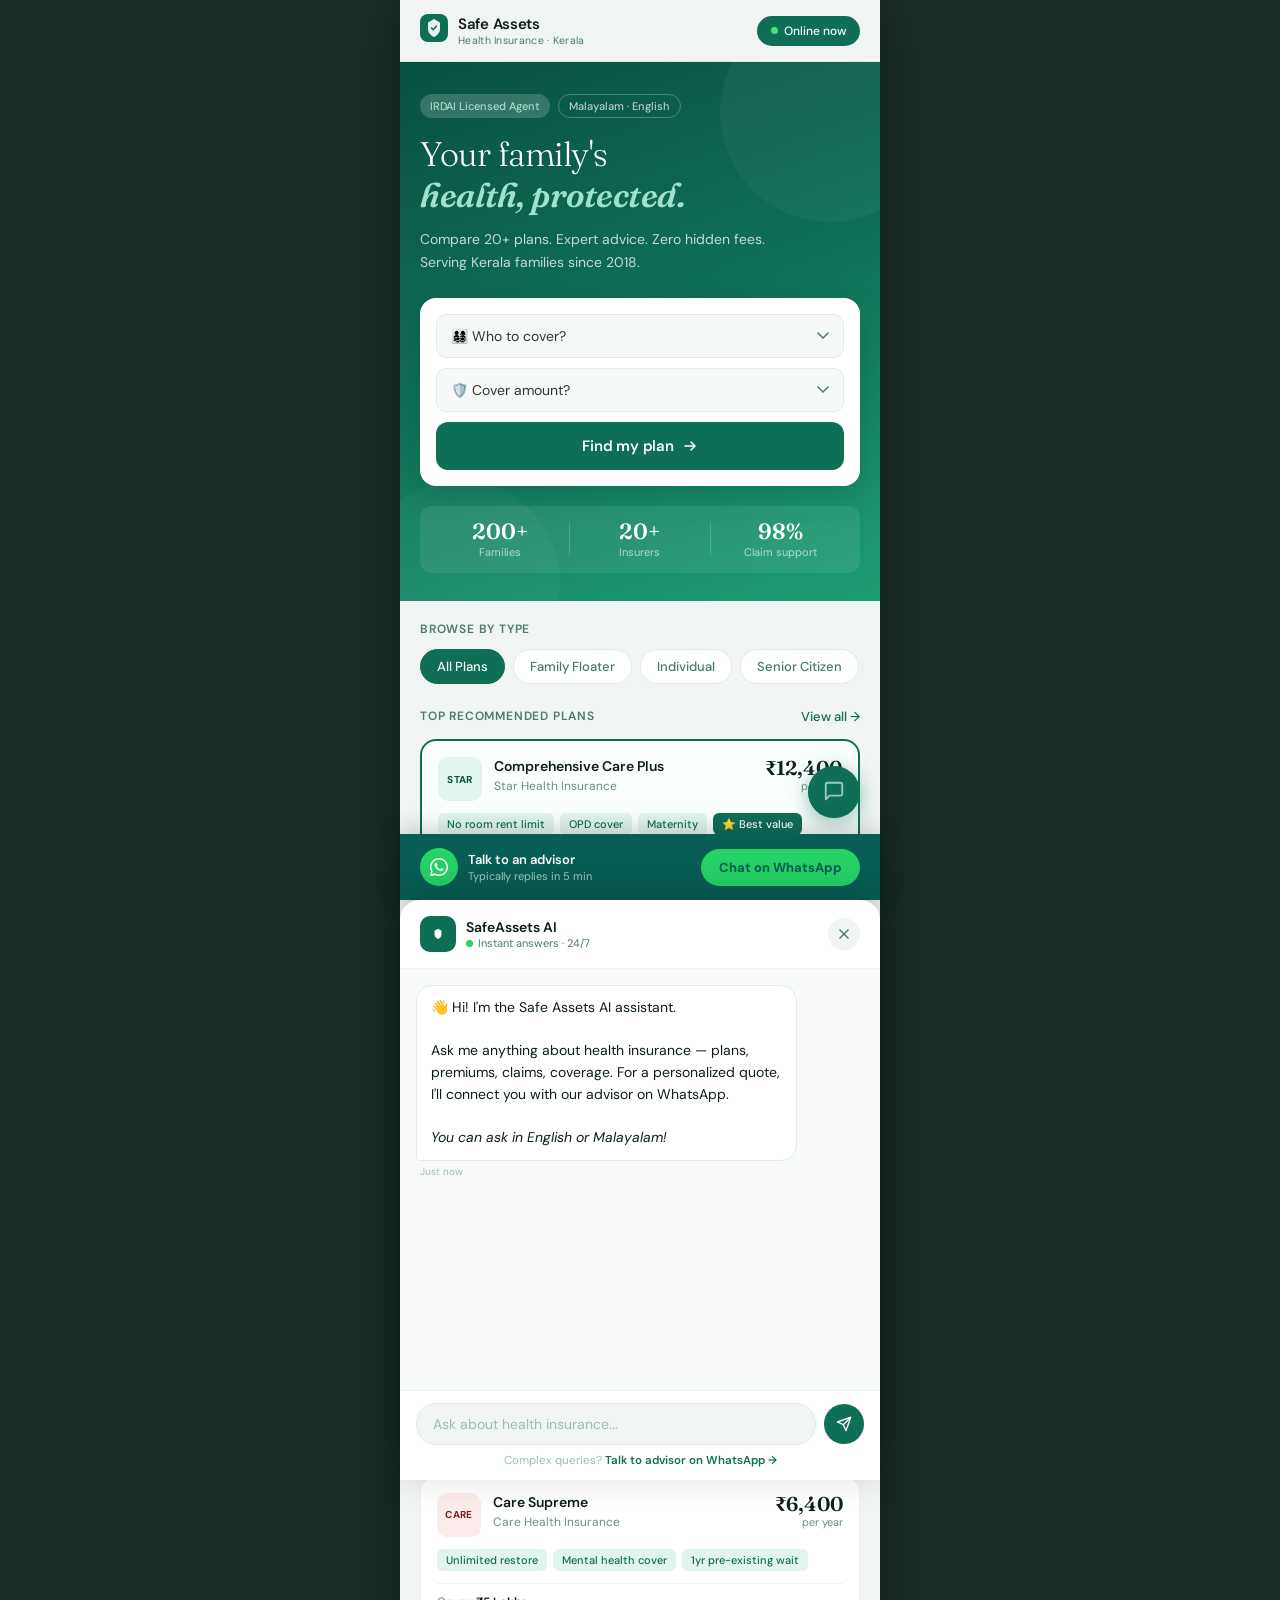
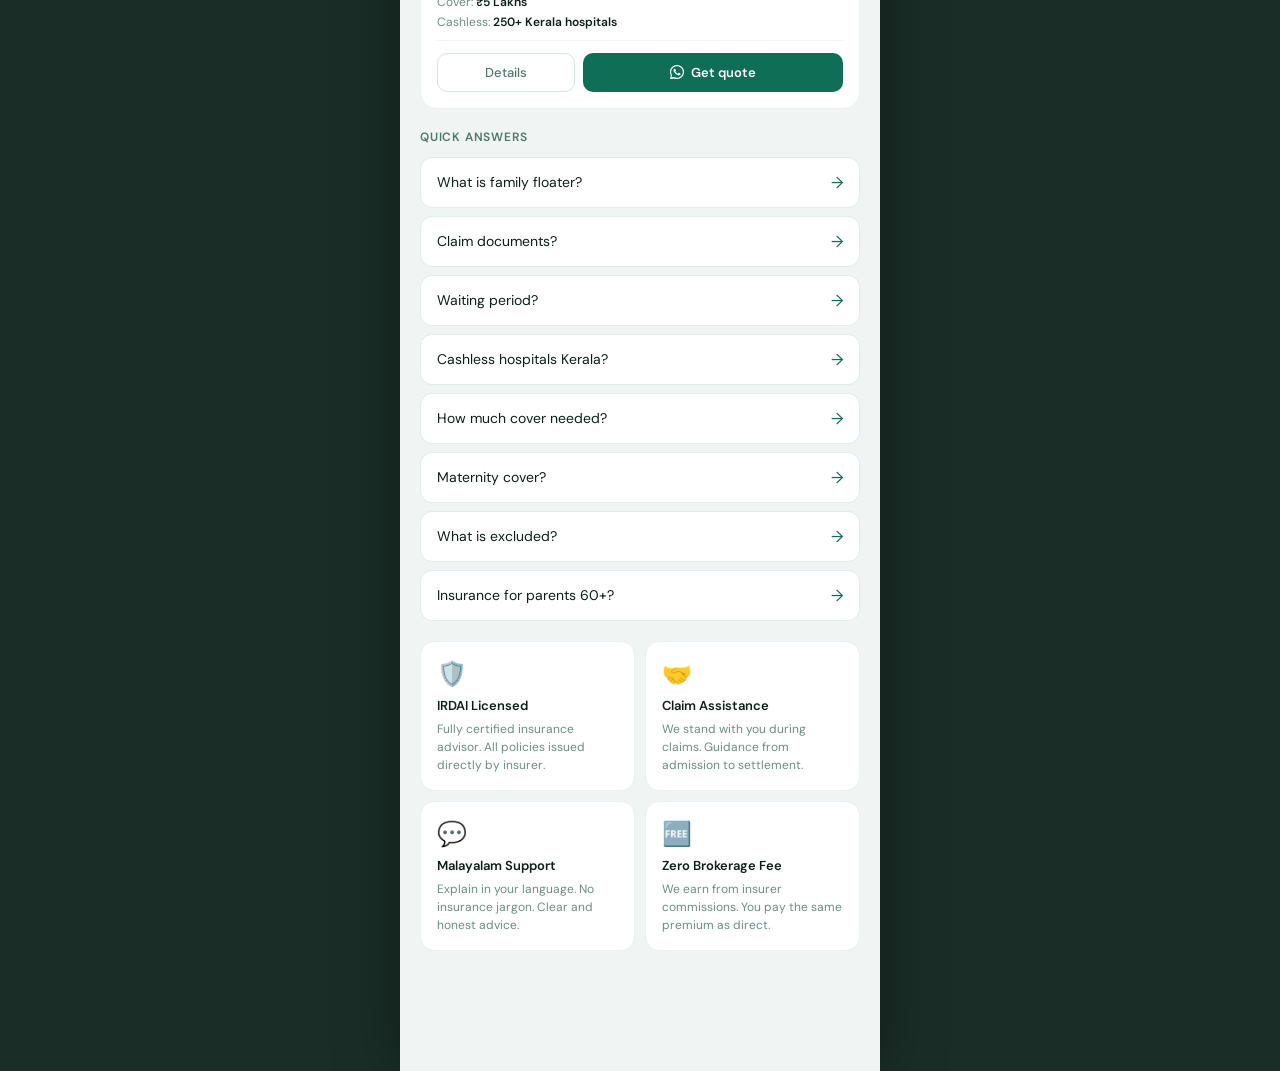
==== index.html @ 01a7435d "v1" ====
<!DOCTYPE html>
<html lang="en">
<head>
<meta charset="UTF-8">
<meta name="viewport" content="width=device-width, initial-scale=1.0, maximum-scale=1.0">
<title>Safe Assets — Health Insurance Kerala | Expert Advisor</title>
<meta name="description" content="Kerala's trusted health insurance advisor. Compare family floater, individual and senior citizen plans. IRDAI licensed. Get instant quotes on WhatsApp.">
<meta name="keywords" content="health insurance Kerala, family floater plan Kerala, best health insurance Malappuram, IRDAI agent Kerala, Star Health Kerala">
<meta property="og:title" content="Safe Assets — Health Insurance Kerala">
<meta property="og:description" content="Compare health plans. Get expert advice in Malayalam. WhatsApp instant quotes.">
<meta property="og:type" content="website">
<meta property="og:url" content="https://safeassetsofficial.com">
<link rel="canonical" href="https://safeassetsofficial.com">
<link rel="preconnect" href="https://fonts.googleapis.com">
<link rel="preconnect" href="https://fonts.gstatic.com" crossorigin>
<link href="https://fonts.googleapis.com/css2?family=DM+Sans:wght@300;400;500;600&family=Fraunces:ital,opsz,wght@0,9..144,300;0,9..144,600;1,9..144,300&display=swap" rel="stylesheet">
<link rel="stylesheet" href="style.css">
<script type="application/ld+json">
{
  "@context": "https://schema.org",
  "@type": "InsuranceAgency",
  "name": "Safe Assets Official",
  "description": "IRDAI licensed health insurance advisor serving Kerala",
  "url": "https://safeassetsofficial.com",
  "telephone": "+919292026138",
  "address": {"@type": "PostalAddress", "addressRegion": "Kerala", "addressCountry": "IN"},
  "areaServed": "Kerala",
  "knowsLanguage": ["Malayalam", "English"],
  "hasOfferCatalog": {
    "@type": "OfferCatalog",
    "name": "Health Insurance Plans",
    "itemListElement": [
      {"@type": "Offer", "itemOffered": {"@type": "Service", "name": "Family Floater Health Insurance"}},
      {"@type": "Offer", "itemOffered": {"@type": "Service", "name": "Individual Health Insurance"}},
      {"@type": "Offer", "itemOffered": {"@type": "Service", "name": "Senior Citizen Health Insurance"}}
    ]
  }
}
</script>
<script type="application/ld+json">
{
  "@context": "https://schema.org",
  "@type": "FAQPage",
  "mainEntity": [
    {"@type": "Question","name": "What is a family floater health insurance plan?","acceptedAnswer": {"@type": "Answer","text": "A family floater plan covers all family members under a single sum insured, typically more affordable than individual plans for each member."}},
    {"@type": "Question","name": "Which is the best health insurance in Kerala?","acceptedAnswer": {"@type": "Answer","text": "Star Health, HDFC Ergo and Niva Bupa are top-rated insurers with strong cashless hospital networks across Kerala including Kozhikode, Thrissur and Kochi."}},
    {"@type": "Question","name": "How to claim health insurance in Kerala?","acceptedAnswer": {"@type": "Answer","text": "For cashless claims, visit a network hospital and show your health card. For reimbursement, submit bills within 30 days. Safe Assets provides 24/7 claim assistance."}}
  ]
}
</script>
</head>
<body>

<!-- SPLASH / STATUS BAR -->
<div class="app-shell">

  <!-- TOP NAV -->
  <header class="top-nav">
    <div class="nav-left">
      <div class="brand-mark">
        <svg width="28" height="28" viewBox="0 0 28 28" fill="none">
          <rect width="28" height="28" rx="8" fill="#0F6E56"/>
          <path d="M14 5L20 8.5V15C20 18.5 17.2 21.7 14 23C10.8 21.7 8 18.5 8 15V8.5L14 5Z" fill="white" opacity="0.9"/>
          <path d="M11.5 14L13.2 15.7L16.5 12" stroke="#0F6E56" stroke-width="1.5" stroke-linecap="round" stroke-linejoin="round"/>
        </svg>
      </div>
      <div class="brand-text">
        <span class="brand-name">Safe Assets</span>
        <span class="brand-tagline">Health Insurance · Kerala</span>
      </div>
    </div>
    <button class="wa-pill" onclick="openWhatsApp('Hi, I need help with health insurance')">
      <span class="wa-dot"></span>
      Online now
    </button>
  </header>

  <!-- MAIN SCROLL CONTENT -->
  <main class="scroll-body" id="mainBody">

    <!-- HERO SECTION -->
    <section class="hero-section">
      <div class="hero-eyebrow">
        <span class="badge-pill badge-green">IRDAI Licensed Agent</span>
        <span class="badge-pill badge-outline">Malayalam · English</span>
      </div>
      <h1 class="hero-heading">Your family's<br><em>health, protected.</em></h1>
      <p class="hero-sub">Compare 20+ plans. Expert advice. Zero hidden fees.<br>Serving Kerala families since 2018.</p>

      <div class="hero-search-card">
        <div class="search-row">
          <select class="search-select" id="coverFor">
            <option value="">👨‍👩‍👧‍👦 Who to cover?</option>
            <option value="self">Self only</option>
            <option value="family">Self + Spouse</option>
            <option value="family4">Family of 4</option>
            <option value="parents">Senior Parents</option>
            <option value="group">Company / Group</option>
          </select>
        </div>
        <div class="search-row">
          <select class="search-select" id="coverAmount">
            <option value="">🛡️ Cover amount?</option>
            <option value="3">₹3 Lakhs</option>
            <option value="5">₹5 Lakhs</option>
            <option value="10">₹10 Lakhs</option>
            <option value="25">₹25 Lakhs</option>
          </select>
        </div>
        <button class="cta-btn-primary" onclick="handleSearch()">
          <span>Find my plan</span>
          <svg width="16" height="16" viewBox="0 0 16 16" fill="none"><path d="M3 8H13M13 8L9 4M13 8L9 12" stroke="currentColor" stroke-width="1.5" stroke-linecap="round"/></svg>
        </button>
      </div>

      <div class="trust-strip">
        <div class="trust-item"><span class="trust-num">200+</span><span class="trust-label">Families</span></div>
        <div class="trust-divider"></div>
        <div class="trust-item"><span class="trust-num">20+</span><span class="trust-label">Insurers</span></div>
        <div class="trust-divider"></div>
        <div class="trust-item"><span class="trust-num">98%</span><span class="trust-label">Claim support</span></div>
      </div>
    </section>

    <!-- CATEGORY CHIPS -->
    <section class="section-pad">
      <div class="section-label">Browse by type</div>
      <div class="chip-scroll">
        <button class="chip chip-active" onclick="filterPlans('all', this)">All Plans</button>
        <button class="chip" onclick="filterPlans('family', this)">Family Floater</button>
        <button class="chip" onclick="filterPlans('individual', this)">Individual</button>
        <button class="chip" onclick="filterPlans('senior', this)">Senior Citizen</button>
        <button class="chip" onclick="filterPlans('critical', this)">Critical Illness</button>
        <button class="chip" onclick="filterPlans('group', this)">Group / SME</button>
      </div>
    </section>

    <!-- PLAN CARDS -->
    <section class="section-pad" id="planSection">
      <div class="section-header">
        <div class="section-label">Top recommended plans</div>
        <span class="section-link" onclick="openChat('Show me all available health insurance plans')">View all →</span>
      </div>

      <div class="plans-stack" id="plansContainer">

        <div class="plan-card featured-card" data-type="family">
          <div class="plan-card-top">
            <div class="insurer-logo insurer-star">STAR</div>
            <div class="plan-info">
              <div class="plan-name">Comprehensive Care Plus</div>
              <div class="plan-insurer">Star Health Insurance</div>
            </div>
            <div class="plan-price">
              <div class="price-num">₹12,400</div>
              <div class="price-period">per year</div>
            </div>
          </div>
          <div class="plan-tags">
            <span class="ptag">No room rent limit</span>
            <span class="ptag">OPD cover</span>
            <span class="ptag">Maternity</span>
            <span class="ptag best-tag">⭐ Best value</span>
          </div>
          <div class="plan-meta">
            <span>Cover: <strong>₹10 Lakhs</strong></span>
            <span>Cashless: <strong>500+ Kerala hospitals</strong></span>
          </div>
          <div class="plan-actions">
            <button class="plan-btn-ghost" onclick="openChat('Tell me more about Star Health Comprehensive Care Plus plan')">Details</button>
            <button class="plan-btn-wa" onclick="openWhatsApp('Hi, I want a quote for Star Health Comprehensive Care Plus plan')">
              <svg width="14" height="14" viewBox="0 0 24 24" fill="currentColor"><path d="M17.472 14.382c-.297-.149-1.758-.867-2.03-.967-.273-.099-.471-.148-.67.15-.197.297-.767.966-.94 1.164-.173.199-.347.223-.644.075-.297-.15-1.255-.463-2.39-1.475-.883-.788-1.48-1.761-1.653-2.059-.173-.297-.018-.458.13-.606.134-.133.298-.347.446-.52.149-.174.198-.298.298-.497.099-.198.05-.371-.025-.52-.075-.149-.669-1.612-.916-2.207-.242-.579-.487-.5-.669-.51-.173-.008-.371-.01-.57-.01-.198 0-.52.074-.792.372-.272.297-1.04 1.016-1.04 2.479 0 1.462 1.065 2.875 1.213 3.074.149.198 2.096 3.2 5.077 4.487.709.306 1.262.489 1.694.625.712.227 1.36.195 1.871.118.571-.085 1.758-.719 2.006-1.413.248-.694.248-1.289.173-1.413-.074-.124-.272-.198-.57-.347z"/><path d="M12 0C5.373 0 0 5.373 0 12c0 2.127.558 4.126 1.533 5.859L.057 23.862a.5.5 0 00.609.61l6.102-1.472A11.954 11.954 0 0012 24c6.627 0 12-5.373 12-12S18.627 0 12 0zm0 22c-1.891 0-3.667-.502-5.201-1.38l-.374-.217-3.876.935.966-3.788-.237-.389A9.953 9.953 0 012 12C2 6.477 6.477 2 12 2s10 4.477 10 10-4.477 10-10 10z"/></svg>
              Get quote
            </button>
          </div>
        </div>

        <div class="plan-card" data-type="family">
          <div class="plan-card-top">
            <div class="insurer-logo insurer-hdfc">HDFC</div>
            <div class="plan-info">
              <div class="plan-name">Optima Restore</div>
              <div class="plan-insurer">HDFC Ergo Health</div>
            </div>
            <div class="plan-price">
              <div class="price-num">₹9,800</div>
              <div class="price-period">per year</div>
            </div>
          </div>
          <div class="plan-tags">
            <span class="ptag">Restore benefit</span>
            <span class="ptag">No claim bonus</span>
            <span class="ptag warn-tag">2yr pre-existing wait</span>
          </div>
          <div class="plan-meta">
            <span>Cover: <strong>₹5 Lakhs</strong></span>
            <span>Cashless: <strong>300+ Kerala hospitals</strong></span>
          </div>
          <div class="plan-actions">
            <button class="plan-btn-ghost" onclick="openChat('Tell me more about HDFC Ergo Optima Restore plan')">Details</button>
            <button class="plan-btn-wa" onclick="openWhatsApp('Hi, I want a quote for HDFC Ergo Optima Restore plan')">
              <svg width="14" height="14" viewBox="0 0 24 24" fill="currentColor"><path d="M17.472 14.382c-.297-.149-1.758-.867-2.03-.967-.273-.099-.471-.148-.67.15-.197.297-.767.966-.94 1.164-.173.199-.347.223-.644.075-.297-.15-1.255-.463-2.39-1.475-.883-.788-1.48-1.761-1.653-2.059-.173-.297-.018-.458.13-.606.134-.133.298-.347.446-.52.149-.174.198-.298.298-.497.099-.198.05-.371-.025-.52-.075-.149-.669-1.612-.916-2.207-.242-.579-.487-.5-.669-.51-.173-.008-.371-.01-.57-.01-.198 0-.52.074-.792.372-.272.297-1.04 1.016-1.04 2.479 0 1.462 1.065 2.875 1.213 3.074.149.198 2.096 3.2 5.077 4.487.709.306 1.262.489 1.694.625.712.227 1.36.195 1.871.118.571-.085 1.758-.719 2.006-1.413.248-.694.248-1.289.173-1.413-.074-.124-.272-.198-.57-.347z"/><path d="M12 0C5.373 0 0 5.373 0 12c0 2.127.558 4.126 1.533 5.859L.057 23.862a.5.5 0 00.609.61l6.102-1.472A11.954 11.954 0 0012 24c6.627 0 12-5.373 12-12S18.627 0 12 0zm0 22c-1.891 0-3.667-.502-5.201-1.38l-.374-.217-3.876.935.966-3.788-.237-.389A9.953 9.953 0 012 12C2 6.477 6.477 2 12 2s10 4.477 10 10-4.477 10-10 10z"/></svg>
              Get quote
            </button>
          </div>
        </div>

        <div class="plan-card" data-type="senior">
          <div class="plan-card-top">
            <div class="insurer-logo insurer-niva">NIVA</div>
            <div class="plan-info">
              <div class="plan-name">Senior First Gold</div>
              <div class="plan-insurer">Niva Bupa Health</div>
            </div>
            <div class="plan-price">
              <div class="price-num">₹18,200</div>
              <div class="price-period">per year</div>
            </div>
          </div>
          <div class="plan-tags">
            <span class="ptag">Age 60–80</span>
            <span class="ptag">Pre-existing from day 1</span>
            <span class="ptag">Annual health check</span>
          </div>
          <div class="plan-meta">
            <span>Cover: <strong>₹10 Lakhs</strong></span>
            <span>Cashless: <strong>200+ Kerala hospitals</strong></span>
          </div>
          <div class="plan-actions">
            <button class="plan-btn-ghost" onclick="openChat('Tell me about Niva Bupa Senior First Gold plan for elderly parents')">Details</button>
            <button class="plan-btn-wa" onclick="openWhatsApp('Hi, I need a health plan for my senior parents. Niva Bupa Senior First Gold?')">
              <svg width="14" height="14" viewBox="0 0 24 24" fill="currentColor"><path d="M17.472 14.382c-.297-.149-1.758-.867-2.03-.967-.273-.099-.471-.148-.67.15-.197.297-.767.966-.94 1.164-.173.199-.347.223-.644.075-.297-.15-1.255-.463-2.39-1.475-.883-.788-1.48-1.761-1.653-2.059-.173-.297-.018-.458.13-.606.134-.133.298-.347.446-.52.149-.174.198-.298.298-.497.099-.198.05-.371-.025-.52-.075-.149-.669-1.612-.916-2.207-.242-.579-.487-.5-.669-.51-.173-.008-.371-.01-.57-.01-.198 0-.52.074-.792.372-.272.297-1.04 1.016-1.04 2.479 0 1.462 1.065 2.875 1.213 3.074.149.198 2.096 3.2 5.077 4.487.709.306 1.262.489 1.694.625.712.227 1.36.195 1.871.118.571-.085 1.758-.719 2.006-1.413.248-.694.248-1.289.173-1.413-.074-.124-.272-.198-.57-.347z"/><path d="M12 0C5.373 0 0 5.373 0 12c0 2.127.558 4.126 1.533 5.859L.057 23.862a.5.5 0 00.609.61l6.102-1.472A11.954 11.954 0 0012 24c6.627 0 12-5.373 12-12S18.627 0 12 0zm0 22c-1.891 0-3.667-.502-5.201-1.38l-.374-.217-3.876.935.966-3.788-.237-.389A9.953 9.953 0 012 12C2 6.477 6.477 2 12 2s10 4.477 10 10-4.477 10-10 10z"/></svg>
              Get quote
            </button>
          </div>
        </div>

        <div class="plan-card" data-type="individual">
          <div class="plan-card-top">
            <div class="insurer-logo insurer-care">CARE</div>
            <div class="plan-info">
              <div class="plan-name">Care Supreme</div>
              <div class="plan-insurer">Care Health Insurance</div>
            </div>
            <div class="plan-price">
              <div class="price-num">₹6,400</div>
              <div class="price-period">per year</div>
            </div>
          </div>
          <div class="plan-tags">
            <span class="ptag">Unlimited restore</span>
            <span class="ptag">Mental health cover</span>
            <span class="ptag">1yr pre-existing wait</span>
          </div>
          <div class="plan-meta">
            <span>Cover: <strong>₹5 Lakhs</strong></span>
            <span>Cashless: <strong>250+ Kerala hospitals</strong></span>
          </div>
          <div class="plan-actions">
            <button class="plan-btn-ghost" onclick="openChat('Tell me about Care Supreme individual health plan')">Details</button>
            <button class="plan-btn-wa" onclick="openWhatsApp('Hi, I want an individual health plan. Interested in Care Supreme.')">
              <svg width="14" height="14" viewBox="0 0 24 24" fill="currentColor"><path d="M17.472 14.382c-.297-.149-1.758-.867-2.03-.967-.273-.099-.471-.148-.67.15-.197.297-.767.966-.94 1.164-.173.199-.347.223-.644.075-.297-.15-1.255-.463-2.39-1.475-.883-.788-1.48-1.761-1.653-2.059-.173-.297-.018-.458.13-.606.134-.133.298-.347.446-.52.149-.174.198-.298.298-.497.099-.198.05-.371-.025-.52-.075-.149-.669-1.612-.916-2.207-.242-.579-.487-.5-.669-.51-.173-.008-.371-.01-.57-.01-.198 0-.52.074-.792.372-.272.297-1.04 1.016-1.04 2.479 0 1.462 1.065 2.875 1.213 3.074.149.198 2.096 3.2 5.077 4.487.709.306 1.262.489 1.694.625.712.227 1.36.195 1.871.118.571-.085 1.758-.719 2.006-1.413.248-.694.248-1.289.173-1.413-.074-.124-.272-.198-.57-.347z"/><path d="M12 0C5.373 0 0 5.373 0 12c0 2.127.558 4.126 1.533 5.859L.057 23.862a.5.5 0 00.609.61l6.102-1.472A11.954 11.954 0 0012 24c6.627 0 12-5.373 12-12S18.627 0 12 0zm0 22c-1.891 0-3.667-.502-5.201-1.38l-.374-.217-3.876.935.966-3.788-.237-.389A9.953 9.953 0 012 12C2 6.477 6.477 2 12 2s10 4.477 10 10-4.477 10-10 10z"/></svg>
              Get quote
            </button>
          </div>
        </div>

      </div>
    </section>

    <!-- QUICK QUESTIONS (AI FAQ) -->
    <section class="section-pad" id="faqSection">
      <div class="section-label">Quick answers</div>
      <div class="faq-chips">
        <button class="faq-chip" onclick="openChat('What is a family floater health insurance plan?')">What is family floater?</button>
        <button class="faq-chip" onclick="openChat('What documents are needed for health insurance claim in Kerala?')">Claim documents?</button>
        <button class="faq-chip" onclick="openChat('What is the waiting period in health insurance?')">Waiting period?</button>
        <button class="faq-chip" onclick="openChat('Which hospitals in Kerala accept cashless health insurance?')">Cashless hospitals Kerala?</button>
        <button class="faq-chip" onclick="openChat('How much health insurance cover do I need for a family of 4?')">How much cover needed?</button>
        <button class="faq-chip" onclick="openChat('Is maternity covered under health insurance in India?')">Maternity cover?</button>
        <button class="faq-chip" onclick="openChat('What is not covered in health insurance (exclusions)?')">What is excluded?</button>
        <button class="faq-chip" onclick="openChat('Can I get health insurance for my parents above 60?')">Insurance for parents 60+?</button>
      </div>
    </section>

    <!-- TRUST SECTION -->
    <section class="section-pad">
      <div class="trust-cards">
        <div class="trust-card">
          <div class="trust-card-icon">🛡️</div>
          <div class="trust-card-title">IRDAI Licensed</div>
          <div class="trust-card-body">Fully certified insurance advisor. All policies issued directly by insurer.</div>
        </div>
        <div class="trust-card">
          <div class="trust-card-icon">🤝</div>
          <div class="trust-card-title">Claim Assistance</div>
          <div class="trust-card-body">We stand with you during claims. Guidance from admission to settlement.</div>
        </div>
        <div class="trust-card">
          <div class="trust-card-icon">💬</div>
          <div class="trust-card-title">Malayalam Support</div>
          <div class="trust-card-body">Explain in your language. No insurance jargon. Clear and honest advice.</div>
        </div>
        <div class="trust-card">
          <div class="trust-card-icon">🆓</div>
          <div class="trust-card-title">Zero Brokerage Fee</div>
          <div class="trust-card-body">We earn from insurer commissions. You pay the same premium as direct.</div>
        </div>
      </div>
    </section>

    <!-- BOTTOM SPACER FOR FIXED BAR -->
    <div style="height: 100px;"></div>

  </main>

  <!-- FIXED BOTTOM WHATSAPP BAR -->
  <div class="bottom-bar">
    <div class="bottom-bar-info">
      <div class="wa-avatar">
        <svg width="18" height="18" viewBox="0 0 24 24" fill="white"><path d="M17.472 14.382c-.297-.149-1.758-.867-2.03-.967-.273-.099-.471-.148-.67.15-.197.297-.767.966-.94 1.164-.173.199-.347.223-.644.075-.297-.15-1.255-.463-2.39-1.475-.883-.788-1.48-1.761-1.653-2.059-.173-.297-.018-.458.13-.606.134-.133.298-.347.446-.52.149-.174.198-.298.298-.497.099-.198.05-.371-.025-.52-.075-.149-.669-1.612-.916-2.207-.242-.579-.487-.5-.669-.51-.173-.008-.371-.01-.57-.01-.198 0-.52.074-.792.372-.272.297-1.04 1.016-1.04 2.479 0 1.462 1.065 2.875 1.213 3.074.149.198 2.096 3.2 5.077 4.487.709.306 1.262.489 1.694.625.712.227 1.36.195 1.871.118.571-.085 1.758-.719 2.006-1.413.248-.694.248-1.289.173-1.413-.074-.124-.272-.198-.57-.347z"/><path d="M12 0C5.373 0 0 5.373 0 12c0 2.127.558 4.126 1.533 5.859L.057 23.862a.5.5 0 00.609.61l6.102-1.472A11.954 11.954 0 0012 24c6.627 0 12-5.373 12-12S18.627 0 12 0zm0 22c-1.891 0-3.667-.502-5.201-1.38l-.374-.217-3.876.935.966-3.788-.237-.389A9.953 9.953 0 012 12C2 6.477 6.477 2 12 2s10 4.477 10 10-4.477 10-10 10z"/></svg>
      </div>
      <div>
        <div class="bottom-bar-title">Talk to an advisor</div>
        <div class="bottom-bar-sub">Typically replies in 5 min</div>
      </div>
    </div>
    <button class="bottom-bar-btn" onclick="openWhatsApp('Hi! I want to know more about health insurance plans')">
      Chat on WhatsApp
    </button>
  </div>

  <!-- AI CHAT BUBBLE -->
  <button class="chat-fab" id="chatFab" onclick="toggleChat()" aria-label="Open AI assistant">
    <span class="chat-fab-icon" id="chatFabIcon">
      <svg width="22" height="22" viewBox="0 0 24 24" fill="none" stroke="white" stroke-width="2" stroke-linecap="round" stroke-linejoin="round">
        <path d="M21 15a2 2 0 0 1-2 2H7l-4 4V5a2 2 0 0 1 2-2h14a2 2 0 0 1 2 2z"></path>
      </svg>
    </span>
    <span class="chat-fab-pulse"></span>
  </button>

  <!-- AI CHAT PANEL -->
  <div class="chat-panel" id="chatPanel">
    <div class="chat-panel-header">
      <div class="chat-panel-brand">
        <div class="chat-panel-avatar">
          <svg width="16" height="16" viewBox="0 0 28 28" fill="none">
            <rect width="28" height="28" rx="8" fill="#0F6E56"/>
            <path d="M14 5L20 8.5V15C20 18.5 17.2 21.7 14 23C10.8 21.7 8 18.5 8 15V8.5L14 5Z" fill="white"/>
          </svg>
        </div>
        <div>
          <div class="chat-panel-name">SafeAssets AI</div>
          <div class="chat-panel-status"><span class="status-dot"></span>Instant answers · 24/7</div>
        </div>
      </div>
      <button class="chat-close" onclick="toggleChat()">
        <svg width="18" height="18" viewBox="0 0 24 24" fill="none" stroke="currentColor" stroke-width="2"><line x1="18" y1="6" x2="6" y2="18"/><line x1="6" y1="6" x2="18" y2="18"/></svg>
      </button>
    </div>

    <div class="chat-messages" id="chatMessages">
      <div class="msg msg-bot">
        <div class="msg-bubble">
          👋 Hi! I'm the Safe Assets AI assistant.<br><br>
          Ask me anything about health insurance — plans, premiums, claims, coverage. For a personalized quote, I'll connect you with our advisor on WhatsApp.<br><br>
          <em>You can ask in English or Malayalam!</em>
        </div>
        <div class="msg-time">Just now</div>
      </div>
    </div>

    <div class="chat-input-area">
      <div class="chat-input-row">
        <input type="text" class="chat-input" id="chatInput" placeholder="Ask about health insurance..." onkeydown="handleChatKey(event)">
        <button class="chat-send-btn" id="chatSendBtn" onclick="sendMessage()">
          <svg width="16" height="16" viewBox="0 0 24 24" fill="none" stroke="white" stroke-width="2" stroke-linecap="round" stroke-linejoin="round"><line x1="22" y1="2" x2="11" y2="13"/><polygon points="22 2 15 22 11 13 2 9 22 2"/></svg>
        </button>
      </div>
      <div class="chat-wa-nudge">
        Complex queries? <button class="chat-wa-link" onclick="openWhatsApp('Hi, I need help with health insurance')">Talk to advisor on WhatsApp →</button>
      </div>
    </div>
  </div>

</div>

<script>
const PHONE = '919292026138';

/* ============================================================
   KNOWLEDGE BASE — all answers served from here, zero API
   Add/edit entries freely. keywords[] = trigger words.
   wa: true = show WhatsApp button after answer.
   ============================================================ */
const KB = [
  /* ── PLANS ── */
  {
    id: 'family_floater',
    keywords: ['family floater','family plan','family cover','kutumba','kudumba','family of 4','family of four','self spouse','husband wife'],
    answer: `<strong>Family Floater Plan 👨‍👩‍👧‍👦</strong><br><br>
A family floater covers your entire family — self, spouse, children — under <strong>one single sum insured</strong>. If you take ₹10L cover, any family member can use up to ₹10L in a year.<br><br>
✅ 10–20% cheaper than buying individual plans for each member<br>
✅ Ideal for families with children below 25 years<br>
✅ One premium, one renewal date<br><br>
<em>Popular choice: Star Health Comprehensive Care Plus — ₹10L cover for family of 4 at ~₹12,400/year</em>`,
    wa: true
  },
  {
    id: 'individual',
    keywords: ['individual plan','individual health','single plan','only myself','only me','self only','for myself'],
    answer: `<strong>Individual Health Insurance 🙋</strong><br><br>
An individual plan covers <strong>one person</strong> with their own dedicated sum insured. Best if you're single or want separate cover for each family member.<br><br>
✅ Sum insured fully available for you alone<br>
✅ No impact if another family member makes a claim<br>
✅ Recommended minimum: <strong>₹5 Lakhs</strong> in Kerala<br><br>
<em>Good option: Care Supreme — ₹5L cover, unlimited restore, ₹6,400/year</em>`,
    wa: true
  },
  {
    id: 'senior',
    keywords: ['senior','parents','amma','achan','mother','father','elderly','aged','60','65','70','old age','60 plus','senior citizen'],
    answer: `<strong>Senior Citizen Health Plans 👴👵</strong><br><br>
Special plans for parents aged <strong>60–85 years</strong>. Most regular plans stop covering pre-existing diseases — senior plans are designed for this.<br><br>
✅ Entry age: 60 to 80 years (some up to 85)<br>
✅ Pre-existing disease cover from Day 1 in some plans<br>
✅ Annual health check-up included<br>
✅ Lifetime renewability<br><br>
<em>Recommended: Niva Bupa Senior First Gold — ₹10L cover at ~₹18,200/year</em><br><br>
⚠️ <em>Senior plans have higher premiums — our advisor will find the best price for your parents' age and health condition.</em>`,
    wa: true
  },
  {
    id: 'critical',
    keywords: ['critical illness','cancer','heart attack','stroke','kidney failure','liver','critical','major disease','dread'],
    answer: `<strong>Critical Illness Cover 🏥</strong><br><br>
This pays a <strong>lump sum amount</strong> if you are diagnosed with a listed serious illness (cancer, heart attack, stroke, kidney failure, etc.) — regardless of actual treatment cost.<br><br>
✅ Lump sum payout — use for treatment, income replacement, or anything<br>
✅ Covers 30–50 critical conditions depending on plan<br>
✅ Can be taken as <em>add-on</em> to your existing health plan<br>
✅ Recommended cover: ₹10L–₹25L<br><br>
<em>Best taken early when you're healthy — premiums are much lower before age 40.</em>`,
    wa: true
  },
  {
    id: 'group',
    keywords: ['group','company','employee','staff','business','sme','office','team','corporate'],
    answer: `<strong>Group / Corporate Health Insurance 🏢</strong><br><br>
If you run a business or want to cover your employees, a group mediclaim policy is the best choice.<br><br>
✅ No medical tests required for entry<br>
✅ Pre-existing diseases covered from Day 1<br>
✅ Can include maternity, dental, vision as add-ons<br>
✅ Tax deductible as business expense<br>
✅ Minimum 5 employees to start<br><br>
<em>Pricing depends on employee count, age profile and sum insured. Our advisor will get you the best group rate.</em>`,
    wa: true
  },

  /* ── CLAIMS ── */
  {
    id: 'cashless_claim',
    keywords: ['cashless','network hospital','tpa','health card','admission','hospitalization','hospital admission','cash free'],
    answer: `<strong>Cashless Claim Process 🏥</strong><br><br>
<strong>Step 1:</strong> Go to a network hospital (check your insurer's app or call TPA)<br>
<strong>Step 2:</strong> Show your health insurance card at the TPA desk / insurance desk<br>
<strong>Step 3:</strong> Hospital sends pre-authorization to insurer<br>
<strong>Step 4:</strong> Insurer approves — you get treated without paying (except co-pay if any)<br>
<strong>Step 5:</strong> Discharge — sign final bill, insurer pays hospital directly<br><br>
✅ No upfront payment needed<br>
✅ Available at 500+ hospitals in Kerala (Star Health network)<br><br>
<em>💡 Tip: Always call your TPA helpline before admission for planned surgeries.</em>`,
    wa: false
  },
  {
    id: 'reimbursement',
    keywords: ['reimbursement','reimburse','paid bills','submit bills','non network','bills','documents claim','claim documents','claim process'],
    answer: `<strong>Reimbursement Claim Process 📋</strong><br><br>
If you got treated at a non-network hospital, you pay first and claim later.<br><br>
<strong>Documents needed:</strong><br>
📄 Original hospital bills & receipts<br>
📄 Doctor's prescription & discharge summary<br>
📄 Investigation reports (X-ray, blood test, etc.)<br>
📄 Claim form (from insurer website)<br>
📄 Bank account details (cancelled cheque)<br>
📄 Photo ID proof<br><br>
<strong>Submit within:</strong> <em>30–45 days of discharge</em><br><br>
⚡ Safe Assets helps you with claim documentation — just WhatsApp us all your bills!`,
    wa: true
  },
  {
    id: 'claim_rejection',
    keywords: ['claim rejected','claim denied','rejection','not paid','refused','denied','reject'],
    answer: `<strong>Claim Rejected? Here's what to do 🚨</strong><br><br>
Don't panic. Most rejections can be appealed successfully.<br><br>
<strong>Common reasons for rejection:</strong><br>
❌ Non-disclosure of pre-existing disease at time of buying<br>
❌ Treatment during waiting period<br>
❌ Exclusion in policy (cosmetic surgery, etc.)<br>
❌ Incorrect/incomplete documents<br><br>
<strong>Steps to appeal:</strong><br>
1. Get rejection letter in writing<br>
2. Write to insurer's grievance officer<br>
3. Escalate to IRDAI Bima Bharosa portal<br>
4. File complaint with Insurance Ombudsman<br><br>
<em>Our advisor has helped many clients get rejected claims paid. Contact us immediately.</em>`,
    wa: true
  },

  /* ── WAITING PERIODS ── */
  {
    id: 'waiting_period',
    keywords: ['waiting period','wait','pre existing','pre-existing','waiting','how long','first claim','initial wait','exclusion period'],
    answer: `<strong>Waiting Periods in Health Insurance ⏳</strong><br><br>
<strong>Initial waiting period:</strong> 30 days from policy start<br>
(Accidents are covered from Day 1)<br><br>
<strong>Pre-existing diseases (PED):</strong> 2–4 years<br>
(Diabetes, BP, thyroid, etc. — not covered until waiting period ends)<br><br>
<strong>Specific illness waiting:</strong> 1–2 years<br>
(Hernia, cataract, joint replacement, etc.)<br><br>
<strong>Maternity:</strong> 9 months to 2 years depending on plan<br><br>
💡 <em>Waiting periods are one of the biggest reasons to buy health insurance EARLY — before any health condition develops.</em>`,
    wa: false
  },

  /* ── PREMIUMS & PRICING ── */
  {
    id: 'premium',
    keywords: ['premium','price','cost','how much','rate','charge','afford','cheap','expensive','low cost','budget','amount'],
    answer: `<strong>Health Insurance Premiums in Kerala 💰</strong><br><br>
Premiums depend on: <strong>age, sum insured, family size, medical history</strong><br><br>
<strong>Approximate annual premiums:</strong><br>
👤 Individual (age 30, ₹5L): ~₹5,000–7,000/year<br>
👨‍👩‍👧‍👦 Family of 4 (₹10L): ~₹10,000–15,000/year<br>
👴 Senior citizen (age 65, ₹5L): ~₹20,000–35,000/year<br><br>
💡 <em>Tax benefit: Premiums up to ₹25,000 (self/family) + ₹50,000 (senior parents) deductible under Section 80D</em><br><br>
<em>For exact premium for your age and needs, our advisor will get you quotes from 5+ insurers.</em>`,
    wa: true
  },
  {
    id: 'tax',
    keywords: ['tax','80d','section 80d','income tax','deduction','tax benefit','tax saving','tax exemption'],
    answer: `<strong>Tax Benefits — Section 80D 📊</strong><br><br>
Health insurance premiums qualify for <strong>income tax deduction under Section 80D</strong>:<br><br>
💰 <strong>Self + spouse + children:</strong> Up to ₹25,000/year<br>
💰 <strong>Self + family + senior parents (60+):</strong> Up to ₹75,000/year<br>
💰 <strong>If you are also senior (60+):</strong> Up to ₹1,00,000/year<br><br>
✅ Applicable for individuals and HUFs<br>
✅ Even premium paid for parents qualifies<br>
✅ Preventive health check-up: ₹5,000 within above limit<br><br>
<em>A ₹10L family floater + ₹10L senior parent plan can save you ₹15,000–22,000 in tax every year!</em>`,
    wa: false
  },

  /* ── SUM INSURED ── */
  {
    id: 'sum_insured',
    keywords: ['how much cover','sum insured','coverage amount','how much insurance','adequate','enough cover','5 lakh','10 lakh','25 lakh','minimum cover','cover amount'],
    answer: `<strong>How Much Cover Do You Need? 🛡️</strong><br><br>
Medical costs in Kerala are rising 15–20% every year. Here's what experts recommend:<br><br>
👤 <strong>Individual (under 35):</strong> Minimum ₹5 Lakhs<br>
👨‍👩‍👧‍👦 <strong>Family of 4:</strong> Minimum ₹10 Lakhs (₹15–25L ideal)<br>
👴 <strong>Senior parents:</strong> ₹10–15 Lakhs<br>
🏙️ <strong>Urban Kerala (Kochi/Kozhikode):</strong> Add 20–30% more<br><br>
💡 <em>A single cardiac surgery in Kerala can cost ₹3–8 Lakhs. Don't under-insure.</em><br><br>
Restore benefit plans effectively double your cover if the sum is exhausted.`,
    wa: true
  },

  /* ── MATERNITY ── */
  {
    id: 'maternity',
    keywords: ['maternity','pregnancy','delivery','childbirth','baby','newborn','ante natal','post natal','pregnant','prasavam'],
    answer: `<strong>Maternity Cover in Health Insurance 🤱</strong><br><br>
Most plans cover maternity expenses but require a <strong>waiting period</strong>:<br><br>
⏳ Waiting period: <strong>9 months to 2 years</strong> (plan dependent)<br>
✅ Normal delivery: ₹25,000–₹75,000 covered<br>
✅ C-section: ₹50,000–₹1,00,000 covered<br>
✅ Newborn cover: First 90 days usually included<br>
✅ Pre & post natal consultations in some plans<br><br>
⚠️ <em>Important: Buy health insurance with maternity cover BEFORE planning pregnancy — the waiting period must be completed first.</em><br><br>
<em>Star Health and Niva Bupa have strong maternity benefit plans available in Kerala.</em>`,
    wa: true
  },

  /* ── OPD ── */
  {
    id: 'opd',
    keywords: ['opd','outpatient','doctor visit','consultation','medicine','pharmacy','day care','daycare','out patient'],
    answer: `<strong>OPD & Day Care Cover 🩺</strong><br><br>
<strong>OPD Cover</strong> pays for doctor consultations, medicines, diagnostics — without hospitalization.<br><br>
✅ Available in premium plans (Star, Niva Bupa, Aditya Birla)<br>
✅ Typically ₹5,000–₹25,000 OPD limit per year<br>
✅ Pharmacy bills, specialist visits, diagnostic tests covered<br><br>
<strong>Day Care procedures</strong> (no overnight stay needed):<br>
✅ Cataract surgery, chemotherapy, dialysis, minor surgeries<br>
✅ All standard plans cover 400+ day care procedures<br><br>
<em>OPD cover adds 10–20% to premium but can save much more for active families.</em>`,
    wa: false
  },

  /* ── PORTABILITY ── */
  {
    id: 'portability',
    keywords: ['portability','switch','change insurer','transfer','port','existing policy','current policy','change company'],
    answer: `<strong>Health Insurance Portability 🔄</strong><br><br>
You can switch your health insurer <strong>without losing your accumulated benefits</strong> (waiting period credit, no-claim bonus).<br><br>
✅ IRDAI mandated — every insurer must accept portability<br>
✅ Waiting period credits transfer to new insurer<br>
✅ No-claim bonus carried forward<br>
✅ Apply 45 days before your renewal date<br><br>
<strong>When to consider switching:</strong><br>
🔸 Poor claim settlement experience<br>
🔸 Better plan available at same/lower premium<br>
🔸 Hospital network not good in your area<br><br>
<em>Our advisor can compare your existing plan and tell you if switching makes sense — free of charge.</em>`,
    wa: true
  },

  /* ── EXCLUSIONS ── */
  {
    id: 'exclusions',
    keywords: ['exclusion','not covered','excluded','what is not','dental','vision','eye','cosmetic','plastic surgery','ayurveda','alternative'],
    answer: `<strong>What's NOT Covered in Health Insurance ❌</strong><br><br>
<strong>Standard exclusions in most plans:</strong><br>
❌ Cosmetic & plastic surgery (non-medical)<br>
❌ Dental treatment (unless from accident)<br>
❌ Vision correction (spectacles, contact lenses)<br>
❌ Pre-existing diseases during waiting period<br>
❌ Self-inflicted injuries<br>
❌ War, nuclear hazards<br>
❌ Experimental treatments<br>
❌ Fertility treatments / IVF (in most plans)<br><br>
<strong>Now covered in modern plans:</strong><br>
✅ Ayurveda, Yoga, Unani (AYUSH) — many plans now cover<br>
✅ Mental health treatment — mandatory since 2018 IRDAI ruling<br>
✅ HIV/AIDS — covered in most plans now`,
    wa: false
  },

  /* ── IRDAI / AGENT ── */
  {
    id: 'irdai',
    keywords: ['irdai','license','licensed','certified','genuine','safe assets','who are you','about','trustworthy','authentic','agent'],
    answer: `<strong>About Safe Assets 🛡️</strong><br><br>
Safe Assets is an <strong>IRDAI licensed health insurance advisory</strong> serving Kerala families.<br><br>
✅ Fully certified insurance agent — IRDAI licensed<br>
✅ Tie-ups with 20+ insurance companies<br>
✅ Serving 200+ Kerala families<br>
✅ Zero brokerage fee — you pay same premium as buying direct<br>
✅ Malayalam & English support<br>
✅ Claim assistance from admission to settlement<br>
✅ Based in Kerala — understands local hospitals & needs<br><br>
📞 <strong>Call/WhatsApp: +91 92920 26138</strong><br><br>
<em>We earn commission from the insurer — not from you. Our goal is to get you the right plan, not the most expensive one.</em>`,
    wa: false
  },

  /* ── STAR HEALTH ── */
  {
    id: 'star_health',
    keywords: ['star health','star insurance','star comprehensive','star plan'],
    answer: `<strong>Star Health Insurance Plans 🌟</strong><br><br>
Star Health is India's largest standalone health insurer with excellent Kerala coverage.<br><br>
<strong>Popular Star Plans:</strong><br>
🔹 <strong>Comprehensive Care Plus</strong> — Best family plan, no room rent limit, OPD, maternity<br>
🔹 <strong>Family Health Optima</strong> — Budget-friendly family floater<br>
🔹 <strong>Senior Citizen Red Carpet</strong> — For age 60+, pre-existing covered<br>
🔹 <strong>Young Star</strong> — For age 18–40, affordable premiums<br><br>
📍 <strong>Kerala network:</strong> 500+ cashless hospitals including all major hospitals in Kozhikode, Kochi, Thrissur, Trivandrum<br><br>
<em>Star Health has one of the fastest claim settlement times in Kerala.</em>`,
    wa: true
  },

  /* ── HDFC ERGO ── */
  {
    id: 'hdfc',
    keywords: ['hdfc','optima','hdfc ergo','hdfc health'],
    answer: `<strong>HDFC Ergo Health Insurance 💙</strong><br><br>
HDFC Ergo Optima Restore is one of the most popular health plans in Kerala.<br><br>
<strong>Key features:</strong><br>
✅ <strong>Restore benefit</strong> — Sum insured automatically restored if exhausted<br>
✅ No claim bonus: 50% increase every claim-free year<br>
✅ 2-year waiting period for pre-existing diseases<br>
✅ 300+ cashless hospitals in Kerala<br><br>
<strong>Premiums (approx):</strong><br>
₹5L individual: ~₹7,200/year<br>
₹10L family of 4: ~₹12,500/year<br><br>
<em>Good choice for people who want restore benefit without paying for OPD.</em>`,
    wa: true
  },

  /* ── NIVA BUPA ── */
  {
    id: 'niva_bupa',
    keywords: ['niva bupa','niva','bupa','max bupa','reassure'],
    answer: `<strong>Niva Bupa Health Insurance 💚</strong><br><br>
Formerly Max Bupa — Niva Bupa is known for fast claim settlement and good network.<br><br>
<strong>Popular plans:</strong><br>
🔹 <strong>ReAssure 2.0</strong> — Unlimited restore, lock the clock (premium freezes at entry age)<br>
🔹 <strong>Senior First Gold</strong> — Best senior citizen plan, PED from Day 1<br>
🔹 <strong>Health Premia</strong> — Premium plan with global coverage option<br><br>
✅ 200+ cashless hospitals in Kerala<br>
✅ 30-minute cashless approval<br>
✅ Good for families with senior parents<br><br>
<em>Niva Bupa "Lock the Clock" feature is unique — your premium never increases with age once you buy.</em>`,
    wa: true
  },

  /* ── QUOTE / BUY ── */
  {
    id: 'quote',
    keywords: ['quote','buy','purchase','enroll','apply','get plan','want plan','interested','how to buy','renew','renewal'],
    answer: `<strong>Get Your Personalized Quote 📋</strong><br><br>
To give you the best plan at the lowest premium, our advisor needs just a few details:<br><br>
📝 Your age & family members' ages<br>
📝 Any existing health conditions (diabetes, BP, etc.)<br>
📝 Preferred sum insured (₹5L / ₹10L / ₹25L)<br>
📝 Budget range<br><br>
Our advisor will compare plans from 5+ insurers and recommend the best fit — <strong>completely free</strong>.<br><br>
⚡ <em>Most clients get their policy issued within 24 hours!</em>`,
    wa: true
  },

  /* ── HOSPITALS KERALA ── */
  {
    id: 'hospitals',
    keywords: ['hospital','network','cashless hospital','kozhikode','kochi','thrissur','calicut','malappuram','kerala hospital','which hospital'],
    answer: `<strong>Cashless Hospitals in Kerala 🏥</strong><br><br>
Major hospitals across Kerala are covered under cashless network:<br><br>
<strong>Kozhikode/Calicut:</strong> Baby Memorial, MIMS, Aster MIMS, Medical College<br>
<strong>Kochi/Ernakulam:</strong> Aster Medcity, Amrita, Lakeshore, KIMS<br>
<strong>Thrissur:</strong> Jubilee Mission, Amala, Elite Mission<br>
<strong>Malappuram:</strong> MES Medical College, KIMS Al Shifa<br>
<strong>Trivandrum:</strong> SUT, Ananthapuri, Sree Chitra<br><br>
📍 Network size by insurer:<br>
⭐ Star Health: 500+ hospitals in Kerala<br>
💙 HDFC Ergo: 300+ hospitals<br>
💚 Niva Bupa: 200+ hospitals<br><br>
<em>Always verify your local hospital is in the network before buying.</em>`,
    wa: false
  },

  /* ── RENEWAL ── */
  {
    id: 'renewal',
    keywords: ['renewal','renew','lapse','missed renewal','expired policy','renewal date','grace period'],
    answer: `<strong>Policy Renewal 🔁</strong><br><br>
<strong>Renew on time to protect your benefits:</strong><br><br>
✅ Renew before expiry date to maintain continuity<br>
✅ <strong>Grace period:</strong> 30 days after expiry (claim not valid during grace period)<br>
✅ If lapsed beyond grace period — treated as new policy (waiting periods restart)<br><br>
<strong>What you lose if policy lapses:</strong><br>
❌ No claim bonus accumulated<br>
❌ Waiting period credit lost<br>
❌ Pre-existing disease cover resets to 0<br><br>
💡 <em>Set a calendar reminder 45 days before renewal. Our advisor sends renewal reminders to all clients.</em>`,
    wa: false
  }
];

/* ── WA SVG shorthand ── */
const WA_SVG = `<svg width="14" height="14" viewBox="0 0 24 24" fill="currentColor"><path d="M17.472 14.382c-.297-.149-1.758-.867-2.03-.967-.273-.099-.471-.148-.67.15-.197.297-.767.966-.94 1.164-.173.199-.347.223-.644.075-.297-.15-1.255-.463-2.39-1.475-.883-.788-1.48-1.761-1.653-2.059-.173-.297-.018-.458.13-.606.134-.133.298-.347.446-.52.149-.174.198-.298.298-.497.099-.198.05-.371-.025-.52-.075-.149-.669-1.612-.916-2.207-.242-.579-.487-.5-.669-.51-.173-.008-.371-.01-.57-.01-.198 0-.52.074-.792.372-.272.297-1.04 1.016-1.04 2.479 0 1.462 1.065 2.875 1.213 3.074.149.198 2.096 3.2 5.077 4.487.709.306 1.262.489 1.694.625.712.227 1.36.195 1.871.118.571-.085 1.758-.719 2.006-1.413.248-.694.248-1.289.173-1.413-.074-.124-.272-.198-.57-.347z"/><path d="M12 0C5.373 0 0 5.373 0 12c0 2.127.558 4.126 1.533 5.859L.057 23.862a.5.5 0 00.609.61l6.102-1.472A11.954 11.954 0 0012 24c6.627 0 12-5.373 12-12S18.627 0 12 0zm0 22c-1.891 0-3.667-.502-5.201-1.38l-.374-.217-3.876.935.966-3.788-.237-.389A9.953 9.953 0 012 12C2 6.477 6.477 2 12 2s10 4.477 10 10-4.477 10-10 10z"/></svg>`;

function waButton(userText) {
  const enc = encodeURIComponent('Hi! I need help with: ' + userText);
  return `<br><br><button class="chat-wa-redirect" onclick="window.open('https://wa.me/${PHONE}?text=${enc}','_blank')">${WA_SVG} Chat with advisor on WhatsApp</button>`;
}

/* ── MATCHER: keyword scoring ── */
function findAnswer(query) {
  const q = query.toLowerCase().trim();
  let best = null, bestScore = 0;

  for (const entry of KB) {
    let score = 0;
    for (const kw of entry.keywords) {
      if (q.includes(kw)) score += kw.split(' ').length; // multi-word keywords score higher
    }
    if (score > bestScore) { bestScore = score; best = entry; }
  }

  if (best && bestScore > 0) {
    const html = best.answer + (best.wa ? waButton(query) : '');
    return { html, found: true };
  }
  return { html: null, found: false };
}

/* ── FALLBACK when no KB match ── */
function fallbackAnswer(query) {
  const enc = encodeURIComponent('Hi! I have a question: ' + query);
  return `I don't have a specific answer for that in my knowledge base yet.<br><br>
Our advisor will answer this personally — it takes just a minute on WhatsApp! 🟢<br><br>
<button class="chat-wa-redirect" onclick="window.open('https://wa.me/${PHONE}?text=${enc}','_blank')">${WA_SVG} Ask advisor directly</button>`;
}

/* ── SUGGESTED FOLLOW-UPS after each answer ── */
const SUGGESTIONS = {
  family_floater: ['What is the waiting period?','How much cover do I need?','Star Health plans'],
  individual:     ['What does it cost?','Tax benefit on premium?','Care Supreme details'],
  senior:         ['Claim process','Which hospitals in Kerala?','Niva Bupa senior plan'],
  quote:          ['Family floater plan','Individual health plan','Senior citizen plan'],
  cashless_claim: ['Reimbursement process','Which hospitals in Kerala?','Claim rejected?'],
  reimbursement:  ['Documents needed','Claim rejected?','How much cover needed?'],
  premium:        ['Tax saving under 80D','Family floater vs individual','Get a quote'],
  star_health:    ['Get a Star Health quote','Cashless hospitals Kerala','Family floater plan'],
  hdfc:           ['Get HDFC quote','Compare Star vs HDFC','Family floater plan'],
  hospitals:      ['Cashless claim process','Which plan covers this hospital?','Get a quote'],
};

function showSuggestions(entryId) {
  const suggestions = SUGGESTIONS[entryId];
  if (!suggestions) return '';
  return `<div class="chat-suggestions">${suggestions.map(s =>
    `<button class="suggestion-chip" onclick="quickAsk('${s}')">${s}</button>`
  ).join('')}</div>`;
}

/* ============================================================
   UI FUNCTIONS
   ============================================================ */
function openWhatsApp(msg) {
  window.open(`https://wa.me/${PHONE}?text=${encodeURIComponent(msg)}`, '_blank');
}

function handleSearch() {
  const coverFor = document.getElementById('coverFor').value;
  const coverAmt = document.getElementById('coverAmount').value;
  const labels = {self:'self',family:'self and spouse',family4:'family of 4',parents:'senior parents',group:'company group'};
  const q = coverFor && coverAmt
    ? `I need a health insurance plan for ${labels[coverFor]||coverFor} with ₹${coverAmt} lakhs cover`
    : 'I need help choosing a health insurance plan';
  openChat(q);
}

function filterPlans(type, btn) {
  document.querySelectorAll('.chip').forEach(c => c.classList.remove('chip-active'));
  btn.classList.add('chip-active');
  document.querySelectorAll('.plan-card').forEach(card => {
    card.style.display = (type === 'all' || card.dataset.type === type) ? '' : 'none';
  });
}

let chatOpen = false;
function toggleChat() {
  chatOpen = !chatOpen;
  document.getElementById('chatPanel').classList.toggle('chat-panel-open', chatOpen);
  document.getElementById('chatFab').classList.toggle('chat-fab-active', chatOpen);
  if (chatOpen) document.getElementById('chatInput').focus();
}

function openChat(prefillMsg) {
  if (!chatOpen) toggleChat();
  if (prefillMsg) {
    document.getElementById('chatInput').value = prefillMsg;
    setTimeout(() => sendMessage(), 280);
  }
}

function quickAsk(text) { openChat(text); }

function handleChatKey(e) { if (e.key === 'Enter') sendMessage(); }

function addMessage(html, role) {
  const c = document.getElementById('chatMessages');
  const d = document.createElement('div');
  d.className = `msg msg-${role}`;
  const b = document.createElement('div');
  b.className = 'msg-bubble';
  b.innerHTML = html;
  const t = document.createElement('div');
  t.className = 'msg-time';
  t.textContent = new Date().toLocaleTimeString('en-IN',{hour:'2-digit',minute:'2-digit'});
  d.appendChild(b); d.appendChild(t);
  c.appendChild(d);
  c.scrollTop = c.scrollHeight;
}

function addTypingIndicator() {
  const c = document.getElementById('chatMessages');
  const d = document.createElement('div');
  d.className = 'msg msg-bot'; d.id = 'typingIndicator';
  d.innerHTML = '<div class="msg-bubble typing-bubble"><span></span><span></span><span></span></div>';
  c.appendChild(d); c.scrollTop = c.scrollHeight;
}

function removeTypingIndicator() {
  const el = document.getElementById('typingIndicator');
  if (el) el.remove();
}

function sendMessage() {
  const input = document.getElementById('chatInput');
  const userText = input.value.trim();
  if (!userText) return;
  input.value = '';

  addMessage(userText, 'user');
  addTypingIndicator();

  /* Simulate a tiny thinking delay for natural feel */
  setTimeout(() => {
    removeTypingIndicator();
    const result = findAnswer(userText);
    let html = result.found ? result.html : fallbackAnswer(userText);

    /* Add suggestion chips for known topics */
    if (result.found) {
      const matched = KB.find(e => e.keywords.some(k => userText.toLowerCase().includes(k)));
      if (matched) html += showSuggestions(matched.id);
    }

    addMessage(html, 'bot');
  }, 600);
}
</script>
</body>
</html>
---- style.css ----
/* ===== RESET & BASE ===== */
*, *::before, *::after { box-sizing: border-box; margin: 0; padding: 0; }
html { font-size: 16px; -webkit-text-size-adjust: 100%; scroll-behavior: smooth; }
body {
  font-family: 'DM Sans', -apple-system, sans-serif;
  background: #F0F4F2;
  color: #111;
  min-height: 100vh;
  overflow-x: hidden;
}

/* ===== APP SHELL ===== */
.app-shell {
  max-width: 480px;
  margin: 0 auto;
  min-height: 100vh;
  background: #F0F4F2;
  position: relative;
}

/* ===== TOP NAV ===== */
.top-nav {
  position: sticky;
  top: 0;
  z-index: 100;
  background: rgba(240,244,242,0.95);
  backdrop-filter: blur(16px);
  -webkit-backdrop-filter: blur(16px);
  padding: 14px 20px;
  display: flex;
  align-items: center;
  justify-content: space-between;
  border-bottom: 1px solid rgba(15,110,86,0.08);
}

.nav-left { display: flex; align-items: center; gap: 10px; }

.brand-mark { flex-shrink: 0; }

.brand-name {
  display: block;
  font-size: 15px;
  font-weight: 600;
  color: #0D1F1A;
  letter-spacing: -0.3px;
  line-height: 1.2;
}

.brand-tagline {
  display: block;
  font-size: 10.5px;
  color: #4A7B68;
  letter-spacing: 0.3px;
  margin-top: 1px;
}

.wa-pill {
  display: flex;
  align-items: center;
  gap: 6px;
  background: #0F6E56;
  color: white;
  font-family: 'DM Sans', sans-serif;
  font-size: 12px;
  font-weight: 500;
  padding: 7px 14px;
  border-radius: 20px;
  border: none;
  cursor: pointer;
  transition: transform 0.15s, background 0.15s;
}
.wa-pill:active { transform: scale(0.96); background: #085041; }

.wa-dot {
  width: 7px; height: 7px;
  background: #4ADE80;
  border-radius: 50%;
  animation: pulse-dot 2s infinite;
}

@keyframes pulse-dot {
  0%, 100% { opacity: 1; transform: scale(1); }
  50% { opacity: 0.6; transform: scale(0.8); }
}

/* ===== SCROLL BODY ===== */
.scroll-body {
  overflow-y: auto;
  padding-bottom: 20px;
}

/* ===== HERO SECTION ===== */
.hero-section {
  background: linear-gradient(160deg, #085041 0%, #0F6E56 45%, #1D9E75 100%);
  padding: 32px 20px 28px;
  position: relative;
  overflow: hidden;
  animation: fadeSlideUp 0.6s ease both;
}

.hero-section::before {
  content: '';
  position: absolute;
  top: -60px; right: -60px;
  width: 220px; height: 220px;
  border-radius: 50%;
  background: rgba(255,255,255,0.04);
}

.hero-section::after {
  content: '';
  position: absolute;
  bottom: -80px; left: -40px;
  width: 200px; height: 200px;
  border-radius: 50%;
  background: rgba(255,255,255,0.03);
}

@keyframes fadeSlideUp {
  from { opacity: 0; transform: translateY(20px); }
  to { opacity: 1; transform: translateY(0); }
}

.hero-eyebrow {
  display: flex;
  flex-wrap: wrap;
  gap: 8px;
  margin-bottom: 16px;
  position: relative;
  z-index: 1;
}

.badge-pill {
  display: inline-flex;
  align-items: center;
  font-size: 11px;
  font-weight: 500;
  padding: 4px 10px;
  border-radius: 20px;
}

.badge-green { background: rgba(255,255,255,0.18); color: #9FE1CB; }
.badge-outline { background: transparent; color: rgba(255,255,255,0.7); border: 1px solid rgba(255,255,255,0.25); }

.hero-heading {
  font-family: 'Fraunces', Georgia, serif;
  font-size: 34px;
  font-weight: 300;
  color: #FFFFFF;
  line-height: 1.2;
  letter-spacing: -0.5px;
  margin-bottom: 12px;
  position: relative;
  z-index: 1;
}

.hero-heading em {
  font-style: italic;
  font-weight: 600;
  color: #9FE1CB;
}

.hero-sub {
  font-size: 14px;
  color: rgba(255,255,255,0.75);
  line-height: 1.65;
  margin-bottom: 24px;
  position: relative;
  z-index: 1;
}

/* ===== HERO SEARCH CARD ===== */
.hero-search-card {
  background: #ffffff;
  border-radius: 16px;
  padding: 16px;
  display: flex;
  flex-direction: column;
  gap: 10px;
  position: relative;
  z-index: 1;
  box-shadow: 0 8px 32px rgba(0,0,0,0.15);
}

.search-row { display: flex; }

.search-select {
  flex: 1;
  background: #F5F9F7;
  border: 1.5px solid #E0EDE9;
  border-radius: 10px;
  padding: 12px 14px;
  font-family: 'DM Sans', sans-serif;
  font-size: 14px;
  color: #333;
  outline: none;
  cursor: pointer;
  transition: border-color 0.2s;
  appearance: none;
  background-image: url("data:image/svg+xml,%3Csvg width='12' height='8' viewBox='0 0 12 8' fill='none' xmlns='http://www.w3.org/2000/svg'%3E%3Cpath d='M1 1L6 6L11 1' stroke='%234A7B68' stroke-width='1.5' stroke-linecap='round'/%3E%3C/svg%3E");
  background-repeat: no-repeat;
  background-position: right 14px center;
  padding-right: 36px;
}
.search-select:focus { border-color: #0F6E56; }

.cta-btn-primary {
  display: flex;
  align-items: center;
  justify-content: center;
  gap: 8px;
  width: 100%;
  background: #0F6E56;
  color: white;
  font-family: 'DM Sans', sans-serif;
  font-size: 15px;
  font-weight: 600;
  padding: 14px;
  border-radius: 12px;
  border: none;
  cursor: pointer;
  transition: transform 0.15s, background 0.15s;
  letter-spacing: -0.2px;
}
.cta-btn-primary:active { transform: scale(0.98); background: #085041; }

/* ===== TRUST STRIP ===== */
.trust-strip {
  display: flex;
  align-items: center;
  justify-content: center;
  gap: 0;
  margin-top: 20px;
  background: rgba(255,255,255,0.08);
  border-radius: 12px;
  padding: 14px 10px;
  position: relative;
  z-index: 1;
}

.trust-item {
  display: flex;
  flex-direction: column;
  align-items: center;
  flex: 1;
  gap: 3px;
}

.trust-num {
  font-family: 'Fraunces', serif;
  font-size: 22px;
  font-weight: 600;
  color: #FFFFFF;
  line-height: 1;
}

.trust-label { font-size: 11px; color: rgba(255,255,255,0.65); }

.trust-divider {
  width: 1px;
  height: 32px;
  background: rgba(255,255,255,0.2);
  flex-shrink: 0;
}

/* ===== SECTIONS ===== */
.section-pad { padding: 20px 20px 0; }

.section-header {
  display: flex;
  align-items: center;
  justify-content: space-between;
  margin-bottom: 14px;
}

.section-label {
  font-size: 12px;
  font-weight: 600;
  letter-spacing: 0.8px;
  text-transform: uppercase;
  color: #4A7B68;
  margin-bottom: 12px;
}
.section-header .section-label { margin-bottom: 0; }

.section-link {
  font-size: 13px;
  color: #0F6E56;
  cursor: pointer;
  font-weight: 500;
}

/* ===== CHIP SCROLL ===== */
.chip-scroll {
  display: flex;
  gap: 8px;
  overflow-x: auto;
  padding-bottom: 4px;
  scrollbar-width: none;
  -ms-overflow-style: none;
}
.chip-scroll::-webkit-scrollbar { display: none; }

.chip {
  flex-shrink: 0;
  background: #ffffff;
  border: 1.5px solid #E0EDE9;
  border-radius: 20px;
  padding: 8px 16px;
  font-family: 'DM Sans', sans-serif;
  font-size: 13px;
  color: #4A7B68;
  cursor: pointer;
  transition: all 0.15s;
  white-space: nowrap;
  font-weight: 500;
}

.chip:active { transform: scale(0.97); }

.chip-active {
  background: #0F6E56;
  border-color: #0F6E56;
  color: white;
}

/* ===== PLAN CARDS ===== */
.plans-stack { display: flex; flex-direction: column; gap: 12px; }

.plan-card {
  background: #ffffff;
  border-radius: 16px;
  padding: 16px;
  border: 1.5px solid #E8F2EE;
  transition: transform 0.15s, box-shadow 0.15s;
  animation: fadeSlideUp 0.4s ease both;
}

.plan-card:active { transform: scale(0.99); }

.featured-card {
  border: 2px solid #0F6E56;
  background: #FAFFFE;
}

.plan-card-top {
  display: flex;
  align-items: flex-start;
  gap: 12px;
  margin-bottom: 12px;
}

.insurer-logo {
  width: 44px;
  height: 44px;
  border-radius: 10px;
  display: flex;
  align-items: center;
  justify-content: center;
  font-size: 10px;
  font-weight: 700;
  flex-shrink: 0;
  letter-spacing: 0.3px;
}

.insurer-star { background: #E1F5EE; color: #085041; }
.insurer-hdfc { background: #E6F1FB; color: #0C447C; }
.insurer-niva { background: #FAEEDA; color: #633806; }
.insurer-care { background: #FCEBEB; color: #791F1F; }

.plan-info { flex: 1; min-width: 0; }

.plan-name {
  font-size: 14px;
  font-weight: 600;
  color: #0D1F1A;
  line-height: 1.3;
  margin-bottom: 3px;
}

.plan-insurer { font-size: 12px; color: #6B8E7F; }

.plan-price { text-align: right; flex-shrink: 0; }

.price-num {
  font-family: 'Fraunces', serif;
  font-size: 20px;
  font-weight: 600;
  color: #0D1F1A;
  line-height: 1.1;
}

.price-period { font-size: 11px; color: #6B8E7F; }

/* ===== PLAN TAGS ===== */
.plan-tags {
  display: flex;
  flex-wrap: wrap;
  gap: 6px;
  margin-bottom: 12px;
}

.ptag {
  font-size: 11px;
  font-weight: 500;
  padding: 4px 9px;
  border-radius: 6px;
  background: #E1F5EE;
  color: #0F6E56;
}

.best-tag { background: #0F6E56; color: white; }
.warn-tag { background: #FAEEDA; color: #854F0B; }

.plan-meta {
  display: flex;
  flex-direction: column;
  gap: 4px;
  font-size: 12px;
  color: #6B8E7F;
  padding: 10px 0;
  border-top: 1px solid #EEF5F2;
  border-bottom: 1px solid #EEF5F2;
  margin-bottom: 12px;
}

.plan-meta strong { color: #0D1F1A; font-weight: 600; }

/* ===== PLAN ACTIONS ===== */
.plan-actions { display: flex; gap: 8px; }

.plan-btn-ghost {
  flex: 1;
  background: transparent;
  border: 1.5px solid #D0E8DF;
  border-radius: 10px;
  padding: 10px;
  font-family: 'DM Sans', sans-serif;
  font-size: 13px;
  font-weight: 500;
  color: #4A7B68;
  cursor: pointer;
  transition: all 0.15s;
}
.plan-btn-ghost:active { background: #F0F9F5; }

.plan-btn-wa {
  flex: 2;
  display: flex;
  align-items: center;
  justify-content: center;
  gap: 7px;
  background: #0F6E56;
  border: none;
  border-radius: 10px;
  padding: 10px 14px;
  font-family: 'DM Sans', sans-serif;
  font-size: 13px;
  font-weight: 600;
  color: white;
  cursor: pointer;
  transition: all 0.15s;
}
.plan-btn-wa:active { background: #085041; transform: scale(0.98); }

/* ===== FAQ CHIPS ===== */
.faq-chips {
  display: flex;
  flex-direction: column;
  gap: 8px;
}

.faq-chip {
  width: 100%;
  text-align: left;
  background: #ffffff;
  border: 1.5px solid #E0EDE9;
  border-radius: 12px;
  padding: 14px 16px;
  font-family: 'DM Sans', sans-serif;
  font-size: 14px;
  color: #0D1F1A;
  cursor: pointer;
  transition: all 0.15s;
  font-weight: 400;
  display: flex;
  align-items: center;
  justify-content: space-between;
}

.faq-chip::after {
  content: '→';
  color: #0F6E56;
  font-size: 16px;
  flex-shrink: 0;
  margin-left: 8px;
}

.faq-chip:active { background: #F0F9F5; border-color: #0F6E56; transform: scale(0.99); }

/* ===== TRUST CARDS ===== */
.trust-cards {
  display: grid;
  grid-template-columns: 1fr 1fr;
  gap: 10px;
}

.trust-card {
  background: #ffffff;
  border-radius: 14px;
  padding: 16px;
  border: 1.5px solid #E8F2EE;
}

.trust-card-icon { font-size: 24px; margin-bottom: 8px; }

.trust-card-title {
  font-size: 13px;
  font-weight: 600;
  color: #0D1F1A;
  margin-bottom: 6px;
}

.trust-card-body { font-size: 12px; color: #6B8E7F; line-height: 1.5; }

/* ===== BOTTOM BAR ===== */
.bottom-bar {
  position: fixed;
  bottom: 0;
  left: 50%;
  transform: translateX(-50%);
  width: 100%;
  max-width: 480px;
  background: #075E54;
  padding: 14px 20px;
  display: flex;
  align-items: center;
  justify-content: space-between;
  gap: 12px;
  z-index: 200;
  box-shadow: 0 -4px 24px rgba(0,0,0,0.2);
}

.bottom-bar-info { display: flex; align-items: center; gap: 10px; }

.wa-avatar {
  width: 38px; height: 38px;
  border-radius: 50%;
  background: #25D366;
  display: flex; align-items: center; justify-content: center;
  flex-shrink: 0;
}

.bottom-bar-title { font-size: 13px; font-weight: 600; color: white; }
.bottom-bar-sub { font-size: 11px; color: rgba(255,255,255,0.65); margin-top: 1px; }

.bottom-bar-btn {
  background: #25D366;
  color: #075E54;
  font-family: 'DM Sans', sans-serif;
  font-size: 13px;
  font-weight: 700;
  padding: 10px 18px;
  border-radius: 20px;
  border: none;
  cursor: pointer;
  white-space: nowrap;
  transition: transform 0.15s;
  flex-shrink: 0;
}
.bottom-bar-btn:active { transform: scale(0.97); }

/* ===== CHAT FAB ===== */
.chat-fab {
  position: fixed;
  bottom: 82px;
  right: max(calc(50% - 220px), 20px);
  width: 52px; height: 52px;
  background: #0F6E56;
  border-radius: 50%;
  border: none;
  cursor: pointer;
  display: flex; align-items: center; justify-content: center;
  box-shadow: 0 4px 20px rgba(15,110,86,0.45);
  z-index: 150;
  transition: transform 0.2s, background 0.2s;
}

.chat-fab:active, .chat-fab-active { background: #085041; }

.chat-fab-pulse {
  position: absolute;
  width: 100%; height: 100%;
  border-radius: 50%;
  background: rgba(15,110,86,0.4);
  animation: fab-pulse 2.5s infinite;
}

@keyframes fab-pulse {
  0% { transform: scale(1); opacity: 0.8; }
  70% { transform: scale(1.6); opacity: 0; }
  100% { transform: scale(1.6); opacity: 0; }
}

.chat-fab-active .chat-fab-pulse { animation: none; }

/* ===== CHAT PANEL ===== */
.chat-panel {
  position: fixed;
  bottom: 0;
  left: 50%;
  transform: translateX(-50%) translateY(100%);
  width: 100%;
  max-width: 480px;
  height: 70vh;
  max-height: 580px;
  background: #ffffff;
  border-radius: 20px 20px 0 0;
  box-shadow: 0 -8px 40px rgba(0,0,0,0.2);
  z-index: 300;
  display: flex;
  flex-direction: column;
  transition: transform 0.35s cubic-bezier(0.34, 1.3, 0.64, 1);
}

.chat-panel-open { transform: translateX(-50%) translateY(0); }

.chat-panel-header {
  display: flex;
  align-items: center;
  justify-content: space-between;
  padding: 16px 20px;
  border-bottom: 1px solid #EEF5F2;
  flex-shrink: 0;
}

.chat-panel-brand { display: flex; align-items: center; gap: 10px; }

.chat-panel-avatar {
  width: 36px; height: 36px;
  border-radius: 10px;
  background: #0F6E56;
  display: flex; align-items: center; justify-content: center;
}

.chat-panel-name { font-size: 14px; font-weight: 600; color: #0D1F1A; }

.chat-panel-status {
  font-size: 11px;
  color: #4A7B68;
  display: flex; align-items: center; gap: 5px;
}

.status-dot {
  width: 7px; height: 7px;
  background: #25D366;
  border-radius: 50%;
  flex-shrink: 0;
}

.chat-close {
  background: #F0F4F2;
  border: none;
  border-radius: 50%;
  width: 32px; height: 32px;
  display: flex; align-items: center; justify-content: center;
  cursor: pointer;
  color: #4A7B68;
}

/* ===== CHAT MESSAGES ===== */
.chat-messages {
  flex: 1;
  overflow-y: auto;
  padding: 16px 16px;
  display: flex;
  flex-direction: column;
  gap: 12px;
  background: #F8FBF9;
}

.msg { display: flex; flex-direction: column; }

.msg-user { align-items: flex-end; }
.msg-bot { align-items: flex-start; }

.msg-bubble {
  max-width: 85%;
  padding: 11px 14px;
  border-radius: 16px;
  font-size: 14px;
  line-height: 1.55;
}

.msg-user .msg-bubble {
  background: #0F6E56;
  color: white;
  border-bottom-right-radius: 4px;
}

.msg-bot .msg-bubble {
  background: white;
  color: #0D1F1A;
  border: 1px solid #E0EDE9;
  border-bottom-left-radius: 4px;
}

.msg-time { font-size: 10px; color: #9BBFB2; margin-top: 4px; padding: 0 4px; }

/* Typing */
.typing-bubble {
  display: flex;
  align-items: center;
  gap: 5px;
  padding: 14px 18px !important;
}

.typing-bubble span {
  width: 7px; height: 7px;
  background: #9BBFB2;
  border-radius: 50%;
  animation: typing-bounce 1.2s infinite;
}
.typing-bubble span:nth-child(2) { animation-delay: 0.2s; }
.typing-bubble span:nth-child(3) { animation-delay: 0.4s; }

@keyframes typing-bounce {
  0%, 80%, 100% { transform: translateY(0); }
  40% { transform: translateY(-6px); }
}

/* WA redirect button inside chat */
.chat-wa-redirect {
  display: inline-flex;
  align-items: center;
  gap: 7px;
  background: #25D366;
  color: #075E54;
  font-family: 'DM Sans', sans-serif;
  font-size: 12px;
  font-weight: 700;
  padding: 8px 14px;
  border-radius: 20px;
  border: none;
  cursor: pointer;
  margin-top: 4px;
}

/* ===== CHAT INPUT ===== */
.chat-input-area {
  padding: 12px 16px;
  border-top: 1px solid #EEF5F2;
  flex-shrink: 0;
  background: white;
}

.chat-input-row { display: flex; gap: 8px; align-items: center; }

.chat-input {
  flex: 1;
  background: #F0F4F2;
  border: 1.5px solid #E0EDE9;
  border-radius: 20px;
  padding: 11px 16px;
  font-family: 'DM Sans', sans-serif;
  font-size: 14px;
  color: #0D1F1A;
  outline: none;
  transition: border-color 0.2s;
}
.chat-input::placeholder { color: #9BBFB2; }
.chat-input:focus { border-color: #0F6E56; }

.chat-send-btn {
  width: 40px; height: 40px;
  background: #0F6E56;
  border: none;
  border-radius: 50%;
  display: flex; align-items: center; justify-content: center;
  cursor: pointer;
  flex-shrink: 0;
  transition: transform 0.15s, background 0.15s;
}
.chat-send-btn:active { transform: scale(0.93); background: #085041; }
.chat-send-btn:disabled { background: #9BBFB2; cursor: default; }

.chat-wa-nudge {
  margin-top: 8px;
  font-size: 11.5px;
  color: #9BBFB2;
  text-align: center;
}

.chat-wa-link {
  background: none;
  border: none;
  font-family: 'DM Sans', sans-serif;
  font-size: 11.5px;
  color: #0F6E56;
  cursor: pointer;
  font-weight: 600;
  padding: 0;
}

/* ===== SUGGESTION CHIPS ===== */
.chat-suggestions {
  display: flex;
  flex-wrap: wrap;
  gap: 6px;
  margin-top: 10px;
}

.suggestion-chip {
  background: #F0F9F5;
  border: 1.5px solid #C5DDD6;
  border-radius: 20px;
  padding: 5px 12px;
  font-family: 'DM Sans', sans-serif;
  font-size: 12px;
  color: #0F6E56;
  cursor: pointer;
  transition: all 0.15s;
  font-weight: 500;
}
.suggestion-chip:active { background: #D1EDE5; transform: scale(0.97); }

/* ===== DESKTOP ADJUSTMENTS ===== */
@media (min-width: 480px) {
  body { background: #1A2E27; }

  .app-shell {
    box-shadow: 0 0 60px rgba(0,0,0,0.4);
    min-height: 100vh;
  }

  .chat-fab {
    right: max(calc(50% - 220px), 20px);
  }
}

/* ===== SMOOTH ANIMATIONS FOR CARDS ===== */
.plan-card:nth-child(1) { animation-delay: 0.05s; }
.plan-card:nth-child(2) { animation-delay: 0.1s; }
.plan-card:nth-child(3) { animation-delay: 0.15s; }
.plan-card:nth-child(4) { animation-delay: 0.2s; }

/* ===== SCROLLBAR STYLE ===== */
.chat-messages::-webkit-scrollbar { width: 4px; }
.chat-messages::-webkit-scrollbar-track { background: transparent; }
.chat-messages::-webkit-scrollbar-thumb { background: #C5DDD6; border-radius: 4px; }

/* ===== SUGGESTION CHIPS IN CHAT ===== */
.suggestion-chips-wrap {
  padding: 4px 0 8px;
}

.suggestion-chips-label {
  font-size: 11px;
  color: #9BBFB2;
  margin-bottom: 8px;
  padding-left: 2px;
}

.suggestion-chips {
  display: flex;
  flex-wrap: wrap;
  gap: 7px;
}

.suggestion-chip {
  background: #EEF9F5;
  border: 1.5px solid #C5DDD6;
  border-radius: 20px;
  padding: 7px 13px;
  font-family: 'DM Sans', sans-serif;
  font-size: 12.5px;
  color: #0F6E56;
  cursor: pointer;
  font-weight: 500;
  transition: all 0.15s;
  white-space: nowrap;
}

.suggestion-chip:hover { background: #D1EDE5; border-color: #0F6E56; }
.suggestion-chip:active { transform: scale(0.97); }
.suggestion-chip:disabled { opacity: 0.45; cursor: default; }
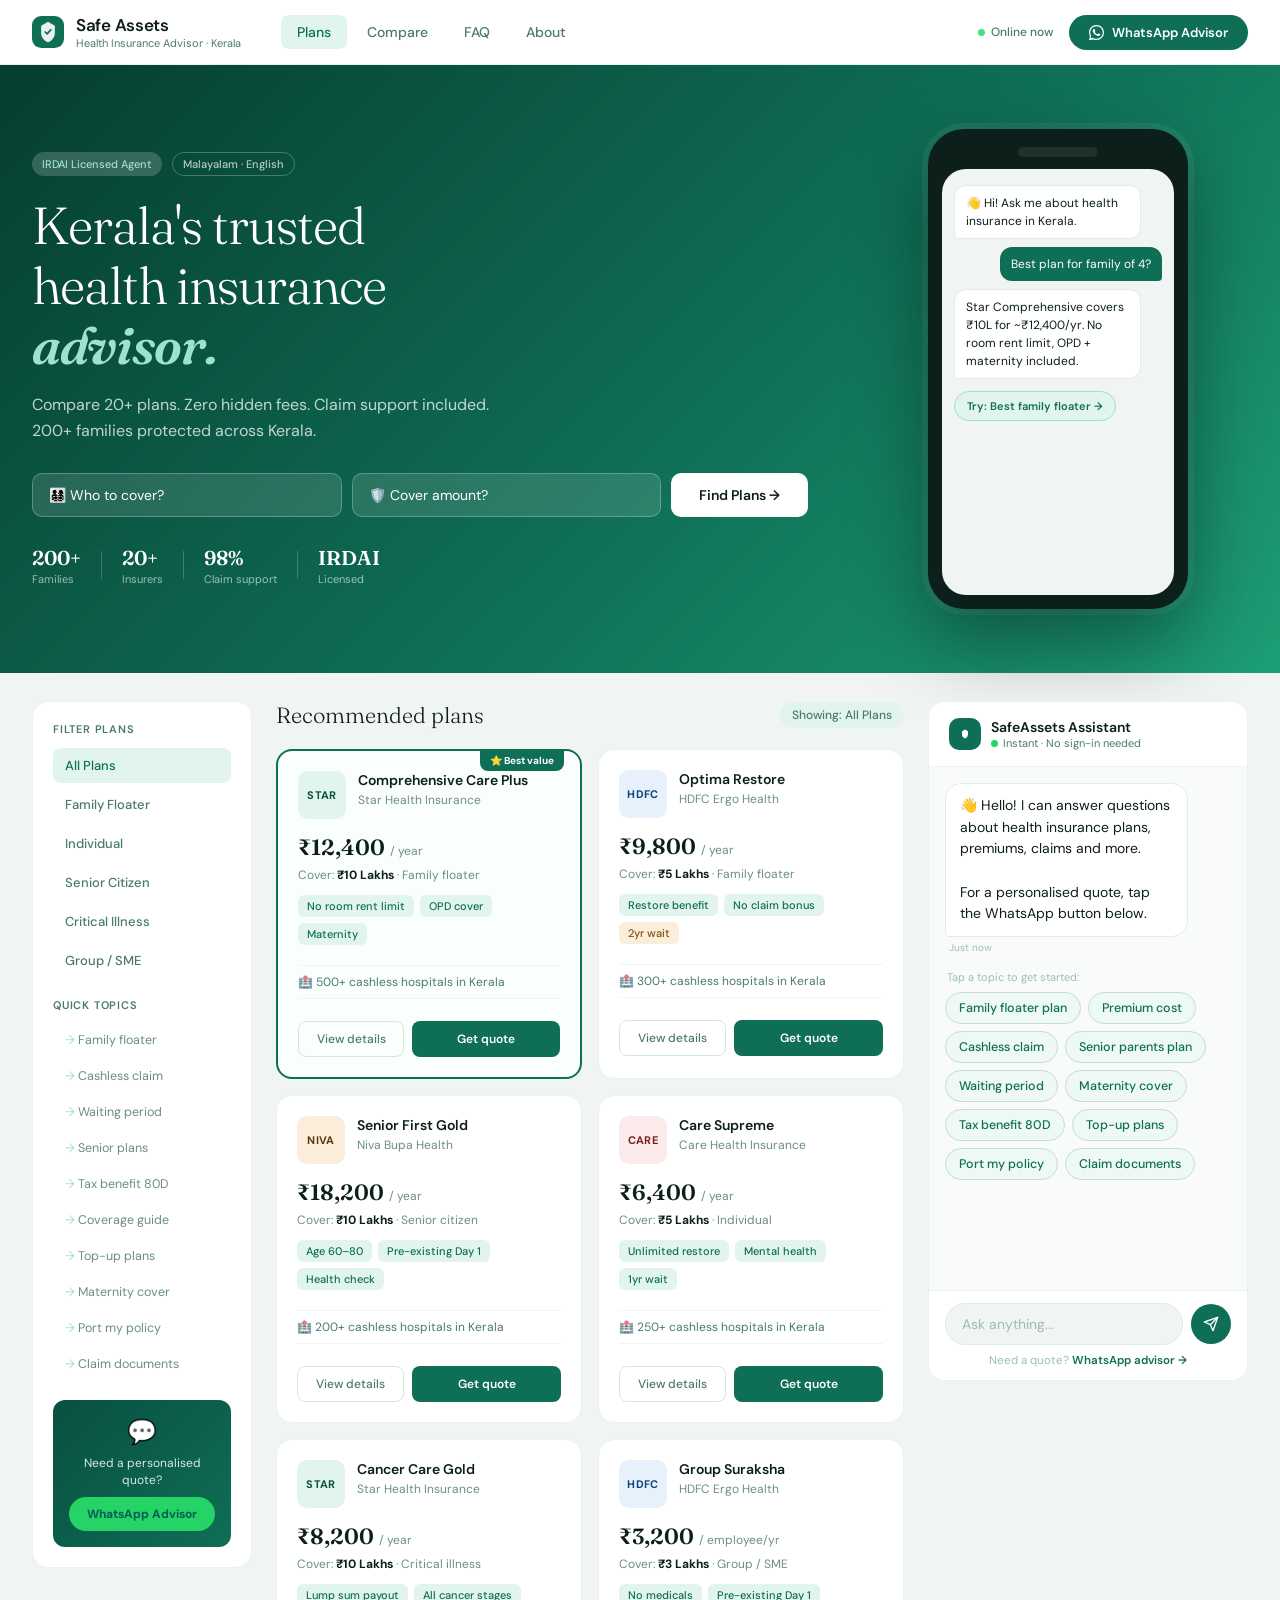
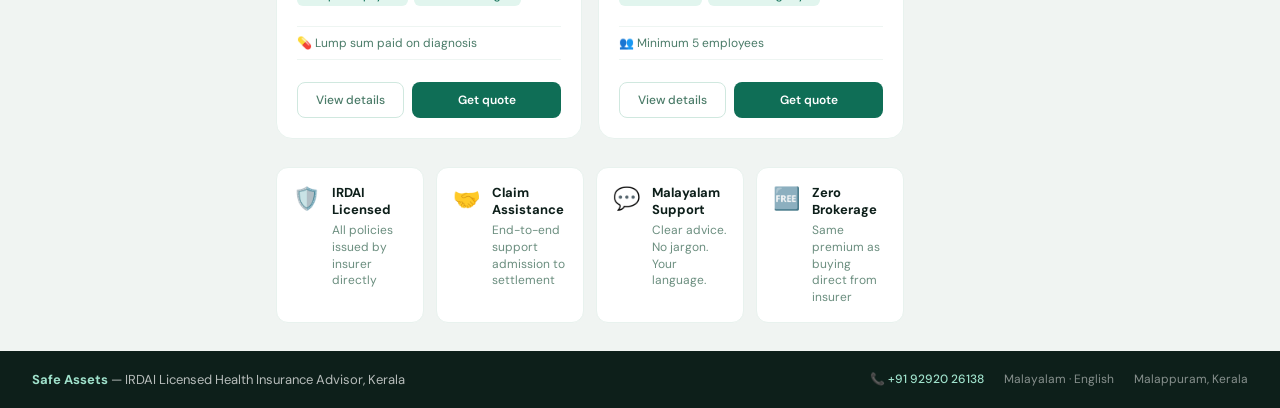
==== commit 429ed0f4: "v2" ====
--- a/index.html
+++ b/index.html
@@ -15,54 +15,19 @@
 <link rel="preconnect" href="https://fonts.gstatic.com" crossorigin>
 <link href="https://fonts.googleapis.com/css2?family=DM+Sans:wght@300;400;500;600&family=Fraunces:ital,opsz,wght@0,9..144,300;0,9..144,600;1,9..144,300&display=swap" rel="stylesheet">
 <link rel="stylesheet" href="style.css">
-<script type="application/ld+json">
-{
-  "@context": "https://schema.org",
-  "@type": "InsuranceAgency",
-  "name": "Safe Assets Official",
-  "description": "IRDAI licensed health insurance advisor serving Kerala",
-  "url": "https://safeassetsofficial.com",
-  "telephone": "+919292026138",
-  "address": {"@type": "PostalAddress", "addressRegion": "Kerala", "addressCountry": "IN"},
-  "areaServed": "Kerala",
-  "knowsLanguage": ["Malayalam", "English"],
-  "hasOfferCatalog": {
-    "@type": "OfferCatalog",
-    "name": "Health Insurance Plans",
-    "itemListElement": [
-      {"@type": "Offer", "itemOffered": {"@type": "Service", "name": "Family Floater Health Insurance"}},
-      {"@type": "Offer", "itemOffered": {"@type": "Service", "name": "Individual Health Insurance"}},
-      {"@type": "Offer", "itemOffered": {"@type": "Service", "name": "Senior Citizen Health Insurance"}}
-    ]
-  }
-}
-</script>
-<script type="application/ld+json">
-{
-  "@context": "https://schema.org",
-  "@type": "FAQPage",
-  "mainEntity": [
-    {"@type": "Question","name": "What is a family floater health insurance plan?","acceptedAnswer": {"@type": "Answer","text": "A family floater plan covers all family members under a single sum insured, typically more affordable than individual plans for each member."}},
-    {"@type": "Question","name": "Which is the best health insurance in Kerala?","acceptedAnswer": {"@type": "Answer","text": "Star Health, HDFC Ergo and Niva Bupa are top-rated insurers with strong cashless hospital networks across Kerala including Kozhikode, Thrissur and Kochi."}},
-    {"@type": "Question","name": "How to claim health insurance in Kerala?","acceptedAnswer": {"@type": "Answer","text": "For cashless claims, visit a network hospital and show your health card. For reimbursement, submit bills within 30 days. Safe Assets provides 24/7 claim assistance."}}
-  ]
-}
-</script>
+<script type="application/ld+json">{"@context":"https://schema.org","@type":"InsuranceAgency","name":"Safe Assets Official","description":"IRDAI licensed health insurance advisor serving Kerala","url":"https://safeassetsofficial.com","telephone":"+919292026138","address":{"@type":"PostalAddress","addressRegion":"Kerala","addressCountry":"IN"},"areaServed":"Kerala","knowsLanguage":["Malayalam","English"]}</script>
+<script type="application/ld+json">{"@context":"https://schema.org","@type":"FAQPage","mainEntity":[{"@type":"Question","name":"What is a family floater health insurance plan?","acceptedAnswer":{"@type":"Answer","text":"A family floater plan covers all family members under a single sum insured, typically more affordable than individual plans."}},{"@type":"Question","name":"Which is the best health insurance in Kerala?","acceptedAnswer":{"@type":"Answer","text":"Star Health, HDFC Ergo and Niva Bupa are top-rated insurers with strong cashless hospital networks across Kerala."}}]}</script>
 </head>
 <body>
 
-<!-- SPLASH / STATUS BAR -->
-<div class="app-shell">
-
-  <!-- TOP NAV -->
+<!-- ═══════════════════════════════════════════════════
+     MOBILE VIEW  (shown below 900px)
+═══════════════════════════════════════════════════ -->
+<div class="mobile-view">
   <header class="top-nav">
     <div class="nav-left">
       <div class="brand-mark">
-        <svg width="28" height="28" viewBox="0 0 28 28" fill="none">
-          <rect width="28" height="28" rx="8" fill="#0F6E56"/>
-          <path d="M14 5L20 8.5V15C20 18.5 17.2 21.7 14 23C10.8 21.7 8 18.5 8 15V8.5L14 5Z" fill="white" opacity="0.9"/>
-          <path d="M11.5 14L13.2 15.7L16.5 12" stroke="#0F6E56" stroke-width="1.5" stroke-linecap="round" stroke-linejoin="round"/>
-        </svg>
+        <svg width="28" height="28" viewBox="0 0 28 28" fill="none"><rect width="28" height="28" rx="8" fill="#0F6E56"/><path d="M14 5L20 8.5V15C20 18.5 17.2 21.7 14 23C10.8 21.7 8 18.5 8 15V8.5L14 5Z" fill="white" opacity="0.9"/><path d="M11.5 14L13.2 15.7L16.5 12" stroke="#0F6E56" stroke-width="1.5" stroke-linecap="round" stroke-linejoin="round"/></svg>
       </div>
       <div class="brand-text">
         <span class="brand-name">Safe Assets</span>
@@ -70,15 +35,11 @@
       </div>
     </div>
     <button class="wa-pill" onclick="openWhatsApp('Hi, I need help with health insurance')">
-      <span class="wa-dot"></span>
-      Online now
+      <span class="wa-dot"></span>Online now
     </button>
   </header>
 
-  <!-- MAIN SCROLL CONTENT -->
-  <main class="scroll-body" id="mainBody">
-
-    <!-- HERO SECTION -->
+  <main class="scroll-body">
     <section class="hero-section">
       <div class="hero-eyebrow">
         <span class="badge-pill badge-green">IRDAI Licensed Agent</span>
@@ -86,10 +47,9 @@
       </div>
       <h1 class="hero-heading">Your family's<br><em>health, protected.</em></h1>
       <p class="hero-sub">Compare 20+ plans. Expert advice. Zero hidden fees.<br>Serving Kerala families since 2018.</p>
-
       <div class="hero-search-card">
         <div class="search-row">
-          <select class="search-select" id="coverFor">
+          <select class="search-select" id="m-coverFor">
             <option value="">👨‍👩‍👧‍👦 Who to cover?</option>
             <option value="self">Self only</option>
             <option value="family">Self + Spouse</option>
@@ -99,7 +59,7 @@
           </select>
         </div>
         <div class="search-row">
-          <select class="search-select" id="coverAmount">
+          <select class="search-select" id="m-coverAmount">
             <option value="">🛡️ Cover amount?</option>
             <option value="3">₹3 Lakhs</option>
             <option value="5">₹5 Lakhs</option>
@@ -107,12 +67,11 @@
             <option value="25">₹25 Lakhs</option>
           </select>
         </div>
-        <button class="cta-btn-primary" onclick="handleSearch()">
+        <button class="cta-btn-primary" onclick="handleSearch('m-coverFor','m-coverAmount')">
           <span>Find my plan</span>
           <svg width="16" height="16" viewBox="0 0 16 16" fill="none"><path d="M3 8H13M13 8L9 4M13 8L9 12" stroke="currentColor" stroke-width="1.5" stroke-linecap="round"/></svg>
         </button>
       </div>
-
       <div class="trust-strip">
         <div class="trust-item"><span class="trust-num">200+</span><span class="trust-label">Families</span></div>
         <div class="trust-divider"></div>
@@ -122,798 +81,669 @@
       </div>
     </section>
 
-    <!-- CATEGORY CHIPS -->
     <section class="section-pad">
       <div class="section-label">Browse by type</div>
       <div class="chip-scroll">
-        <button class="chip chip-active" onclick="filterPlans('all', this)">All Plans</button>
-        <button class="chip" onclick="filterPlans('family', this)">Family Floater</button>
-        <button class="chip" onclick="filterPlans('individual', this)">Individual</button>
-        <button class="chip" onclick="filterPlans('senior', this)">Senior Citizen</button>
-        <button class="chip" onclick="filterPlans('critical', this)">Critical Illness</button>
-        <button class="chip" onclick="filterPlans('group', this)">Group / SME</button>
+        <button class="chip chip-active" onclick="filterPlans('all',this,'m-plans')">All Plans</button>
+        <button class="chip" onclick="filterPlans('family',this,'m-plans')">Family Floater</button>
+        <button class="chip" onclick="filterPlans('individual',this,'m-plans')">Individual</button>
+        <button class="chip" onclick="filterPlans('senior',this,'m-plans')">Senior Citizen</button>
+        <button class="chip" onclick="filterPlans('critical',this,'m-plans')">Critical Illness</button>
+        <button class="chip" onclick="filterPlans('group',this,'m-plans')">Group / SME</button>
       </div>
     </section>
 
-    <!-- PLAN CARDS -->
-    <section class="section-pad" id="planSection">
+    <section class="section-pad">
       <div class="section-header">
         <div class="section-label">Top recommended plans</div>
-        <span class="section-link" onclick="openChat('Show me all available health insurance plans')">View all →</span>
-      </div>
-
-      <div class="plans-stack" id="plansContainer">
-
-        <div class="plan-card featured-card" data-type="family">
-          <div class="plan-card-top">
-            <div class="insurer-logo insurer-star">STAR</div>
-            <div class="plan-info">
-              <div class="plan-name">Comprehensive Care Plus</div>
-              <div class="plan-insurer">Star Health Insurance</div>
-            </div>
-            <div class="plan-price">
-              <div class="price-num">₹12,400</div>
-              <div class="price-period">per year</div>
-            </div>
-          </div>
-          <div class="plan-tags">
-            <span class="ptag">No room rent limit</span>
-            <span class="ptag">OPD cover</span>
-            <span class="ptag">Maternity</span>
-            <span class="ptag best-tag">⭐ Best value</span>
-          </div>
-          <div class="plan-meta">
-            <span>Cover: <strong>₹10 Lakhs</strong></span>
-            <span>Cashless: <strong>500+ Kerala hospitals</strong></span>
-          </div>
-          <div class="plan-actions">
-            <button class="plan-btn-ghost" onclick="openChat('Tell me more about Star Health Comprehensive Care Plus plan')">Details</button>
-            <button class="plan-btn-wa" onclick="openWhatsApp('Hi, I want a quote for Star Health Comprehensive Care Plus plan')">
-              <svg width="14" height="14" viewBox="0 0 24 24" fill="currentColor"><path d="M17.472 14.382c-.297-.149-1.758-.867-2.03-.967-.273-.099-.471-.148-.67.15-.197.297-.767.966-.94 1.164-.173.199-.347.223-.644.075-.297-.15-1.255-.463-2.39-1.475-.883-.788-1.48-1.761-1.653-2.059-.173-.297-.018-.458.13-.606.134-.133.298-.347.446-.52.149-.174.198-.298.298-.497.099-.198.05-.371-.025-.52-.075-.149-.669-1.612-.916-2.207-.242-.579-.487-.5-.669-.51-.173-.008-.371-.01-.57-.01-.198 0-.52.074-.792.372-.272.297-1.04 1.016-1.04 2.479 0 1.462 1.065 2.875 1.213 3.074.149.198 2.096 3.2 5.077 4.487.709.306 1.262.489 1.694.625.712.227 1.36.195 1.871.118.571-.085 1.758-.719 2.006-1.413.248-.694.248-1.289.173-1.413-.074-.124-.272-.198-.57-.347z"/><path d="M12 0C5.373 0 0 5.373 0 12c0 2.127.558 4.126 1.533 5.859L.057 23.862a.5.5 0 00.609.61l6.102-1.472A11.954 11.954 0 0012 24c6.627 0 12-5.373 12-12S18.627 0 12 0zm0 22c-1.891 0-3.667-.502-5.201-1.38l-.374-.217-3.876.935.966-3.788-.237-.389A9.953 9.953 0 012 12C2 6.477 6.477 2 12 2s10 4.477 10 10-4.477 10-10 10z"/></svg>
-              Get quote
-            </button>
-          </div>
-        </div>
-
-        <div class="plan-card" data-type="family">
-          <div class="plan-card-top">
-            <div class="insurer-logo insurer-hdfc">HDFC</div>
-            <div class="plan-info">
-              <div class="plan-name">Optima Restore</div>
-              <div class="plan-insurer">HDFC Ergo Health</div>
-            </div>
-            <div class="plan-price">
-              <div class="price-num">₹9,800</div>
-              <div class="price-period">per year</div>
-            </div>
-          </div>
-          <div class="plan-tags">
-            <span class="ptag">Restore benefit</span>
-            <span class="ptag">No claim bonus</span>
-            <span class="ptag warn-tag">2yr pre-existing wait</span>
-          </div>
-          <div class="plan-meta">
-            <span>Cover: <strong>₹5 Lakhs</strong></span>
-            <span>Cashless: <strong>300+ Kerala hospitals</strong></span>
-          </div>
-          <div class="plan-actions">
-            <button class="plan-btn-ghost" onclick="openChat('Tell me more about HDFC Ergo Optima Restore plan')">Details</button>
-            <button class="plan-btn-wa" onclick="openWhatsApp('Hi, I want a quote for HDFC Ergo Optima Restore plan')">
-              <svg width="14" height="14" viewBox="0 0 24 24" fill="currentColor"><path d="M17.472 14.382c-.297-.149-1.758-.867-2.03-.967-.273-.099-.471-.148-.67.15-.197.297-.767.966-.94 1.164-.173.199-.347.223-.644.075-.297-.15-1.255-.463-2.39-1.475-.883-.788-1.48-1.761-1.653-2.059-.173-.297-.018-.458.13-.606.134-.133.298-.347.446-.52.149-.174.198-.298.298-.497.099-.198.05-.371-.025-.52-.075-.149-.669-1.612-.916-2.207-.242-.579-.487-.5-.669-.51-.173-.008-.371-.01-.57-.01-.198 0-.52.074-.792.372-.272.297-1.04 1.016-1.04 2.479 0 1.462 1.065 2.875 1.213 3.074.149.198 2.096 3.2 5.077 4.487.709.306 1.262.489 1.694.625.712.227 1.36.195 1.871.118.571-.085 1.758-.719 2.006-1.413.248-.694.248-1.289.173-1.413-.074-.124-.272-.198-.57-.347z"/><path d="M12 0C5.373 0 0 5.373 0 12c0 2.127.558 4.126 1.533 5.859L.057 23.862a.5.5 0 00.609.61l6.102-1.472A11.954 11.954 0 0012 24c6.627 0 12-5.373 12-12S18.627 0 12 0zm0 22c-1.891 0-3.667-.502-5.201-1.38l-.374-.217-3.876.935.966-3.788-.237-.389A9.953 9.953 0 012 12C2 6.477 6.477 2 12 2s10 4.477 10 10-4.477 10-10 10z"/></svg>
-              Get quote
-            </button>
-          </div>
-        </div>
-
-        <div class="plan-card" data-type="senior">
-          <div class="plan-card-top">
-            <div class="insurer-logo insurer-niva">NIVA</div>
-            <div class="plan-info">
-              <div class="plan-name">Senior First Gold</div>
-              <div class="plan-insurer">Niva Bupa Health</div>
-            </div>
-            <div class="plan-price">
-              <div class="price-num">₹18,200</div>
-              <div class="price-period">per year</div>
-            </div>
-          </div>
-          <div class="plan-tags">
-            <span class="ptag">Age 60–80</span>
-            <span class="ptag">Pre-existing from day 1</span>
-            <span class="ptag">Annual health check</span>
-          </div>
-          <div class="plan-meta">
-            <span>Cover: <strong>₹10 Lakhs</strong></span>
-            <span>Cashless: <strong>200+ Kerala hospitals</strong></span>
-          </div>
-          <div class="plan-actions">
-            <button class="plan-btn-ghost" onclick="openChat('Tell me about Niva Bupa Senior First Gold plan for elderly parents')">Details</button>
-            <button class="plan-btn-wa" onclick="openWhatsApp('Hi, I need a health plan for my senior parents. Niva Bupa Senior First Gold?')">
-              <svg width="14" height="14" viewBox="0 0 24 24" fill="currentColor"><path d="M17.472 14.382c-.297-.149-1.758-.867-2.03-.967-.273-.099-.471-.148-.67.15-.197.297-.767.966-.94 1.164-.173.199-.347.223-.644.075-.297-.15-1.255-.463-2.39-1.475-.883-.788-1.48-1.761-1.653-2.059-.173-.297-.018-.458.13-.606.134-.133.298-.347.446-.52.149-.174.198-.298.298-.497.099-.198.05-.371-.025-.52-.075-.149-.669-1.612-.916-2.207-.242-.579-.487-.5-.669-.51-.173-.008-.371-.01-.57-.01-.198 0-.52.074-.792.372-.272.297-1.04 1.016-1.04 2.479 0 1.462 1.065 2.875 1.213 3.074.149.198 2.096 3.2 5.077 4.487.709.306 1.262.489 1.694.625.712.227 1.36.195 1.871.118.571-.085 1.758-.719 2.006-1.413.248-.694.248-1.289.173-1.413-.074-.124-.272-.198-.57-.347z"/><path d="M12 0C5.373 0 0 5.373 0 12c0 2.127.558 4.126 1.533 5.859L.057 23.862a.5.5 0 00.609.61l6.102-1.472A11.954 11.954 0 0012 24c6.627 0 12-5.373 12-12S18.627 0 12 0zm0 22c-1.891 0-3.667-.502-5.201-1.38l-.374-.217-3.876.935.966-3.788-.237-.389A9.953 9.953 0 012 12C2 6.477 6.477 2 12 2s10 4.477 10 10-4.477 10-10 10z"/></svg>
-              Get quote
-            </button>
-          </div>
-        </div>
-
-        <div class="plan-card" data-type="individual">
-          <div class="plan-card-top">
-            <div class="insurer-logo insurer-care">CARE</div>
-            <div class="plan-info">
-              <div class="plan-name">Care Supreme</div>
-              <div class="plan-insurer">Care Health Insurance</div>
-            </div>
-            <div class="plan-price">
-              <div class="price-num">₹6,400</div>
-              <div class="price-period">per year</div>
-            </div>
-          </div>
-          <div class="plan-tags">
-            <span class="ptag">Unlimited restore</span>
-            <span class="ptag">Mental health cover</span>
-            <span class="ptag">1yr pre-existing wait</span>
-          </div>
-          <div class="plan-meta">
-            <span>Cover: <strong>₹5 Lakhs</strong></span>
-            <span>Cashless: <strong>250+ Kerala hospitals</strong></span>
-          </div>
-          <div class="plan-actions">
-            <button class="plan-btn-ghost" onclick="openChat('Tell me about Care Supreme individual health plan')">Details</button>
-            <button class="plan-btn-wa" onclick="openWhatsApp('Hi, I want an individual health plan. Interested in Care Supreme.')">
-              <svg width="14" height="14" viewBox="0 0 24 24" fill="currentColor"><path d="M17.472 14.382c-.297-.149-1.758-.867-2.03-.967-.273-.099-.471-.148-.67.15-.197.297-.767.966-.94 1.164-.173.199-.347.223-.644.075-.297-.15-1.255-.463-2.39-1.475-.883-.788-1.48-1.761-1.653-2.059-.173-.297-.018-.458.13-.606.134-.133.298-.347.446-.52.149-.174.198-.298.298-.497.099-.198.05-.371-.025-.52-.075-.149-.669-1.612-.916-2.207-.242-.579-.487-.5-.669-.51-.173-.008-.371-.01-.57-.01-.198 0-.52.074-.792.372-.272.297-1.04 1.016-1.04 2.479 0 1.462 1.065 2.875 1.213 3.074.149.198 2.096 3.2 5.077 4.487.709.306 1.262.489 1.694.625.712.227 1.36.195 1.871.118.571-.085 1.758-.719 2.006-1.413.248-.694.248-1.289.173-1.413-.074-.124-.272-.198-.57-.347z"/><path d="M12 0C5.373 0 0 5.373 0 12c0 2.127.558 4.126 1.533 5.859L.057 23.862a.5.5 0 00.609.61l6.102-1.472A11.954 11.954 0 0012 24c6.627 0 12-5.373 12-12S18.627 0 12 0zm0 22c-1.891 0-3.667-.502-5.201-1.38l-.374-.217-3.876.935.966-3.788-.237-.389A9.953 9.953 0 012 12C2 6.477 6.477 2 12 2s10 4.477 10 10-4.477 10-10 10z"/></svg>
-              Get quote
-            </button>
-          </div>
-        </div>
-
+        <span class="section-link" onclick="mobileOpenChat('Show me all available health insurance plans')">View all →</span>
+      </div>
+      <div class="plans-stack" id="m-plans">
+        <div class="plan-card featured-card" data-type="family"><div class="plan-card-top"><div class="insurer-logo insurer-star">STAR</div><div class="plan-info"><div class="plan-name">Comprehensive Care Plus</div><div class="plan-insurer">Star Health Insurance</div></div><div class="plan-price"><div class="price-num">₹12,400</div><div class="price-period">per year</div></div></div><div class="plan-tags"><span class="ptag">No room rent limit</span><span class="ptag">OPD cover</span><span class="ptag">Maternity</span><span class="ptag best-tag">⭐ Best value</span></div><div class="plan-meta"><span>Cover: <strong>₹10 Lakhs</strong></span><span>Cashless: <strong>500+ Kerala hospitals</strong></span></div><div class="plan-actions"><button class="plan-btn-ghost" onclick="mobileOpenChat('Tell me more about Star Health Comprehensive Care Plus plan')">Details</button><button class="plan-btn-wa" onclick="openWhatsApp('Hi, I want a quote for Star Health Comprehensive Care Plus plan')">WHASAPP_SVG Get quote</button></div></div>
+        <div class="plan-card" data-type="family"><div class="plan-card-top"><div class="insurer-logo insurer-hdfc">HDFC</div><div class="plan-info"><div class="plan-name">Optima Restore</div><div class="plan-insurer">HDFC Ergo Health</div></div><div class="plan-price"><div class="price-num">₹9,800</div><div class="price-period">per year</div></div></div><div class="plan-tags"><span class="ptag">Restore benefit</span><span class="ptag">No claim bonus</span><span class="ptag warn-tag">2yr pre-existing wait</span></div><div class="plan-meta"><span>Cover: <strong>₹5 Lakhs</strong></span><span>Cashless: <strong>300+ Kerala hospitals</strong></span></div><div class="plan-actions"><button class="plan-btn-ghost" onclick="mobileOpenChat('Tell me more about HDFC Ergo Optima Restore plan')">Details</button><button class="plan-btn-wa" onclick="openWhatsApp('Hi, I want a quote for HDFC Ergo Optima Restore plan')">WHASAPP_SVG Get quote</button></div></div>
+        <div class="plan-card" data-type="senior"><div class="plan-card-top"><div class="insurer-logo insurer-niva">NIVA</div><div class="plan-info"><div class="plan-name">Senior First Gold</div><div class="plan-insurer">Niva Bupa Health</div></div><div class="plan-price"><div class="price-num">₹18,200</div><div class="price-period">per year</div></div></div><div class="plan-tags"><span class="ptag">Age 60–80</span><span class="ptag">Pre-existing Day 1</span><span class="ptag">Annual health check</span></div><div class="plan-meta"><span>Cover: <strong>₹10 Lakhs</strong></span><span>Cashless: <strong>200+ Kerala hospitals</strong></span></div><div class="plan-actions"><button class="plan-btn-ghost" onclick="mobileOpenChat('Tell me about Niva Bupa Senior First Gold plan')">Details</button><button class="plan-btn-wa" onclick="openWhatsApp('Hi, I need a senior citizen health plan')">WHASAPP_SVG Get quote</button></div></div>
+        <div class="plan-card" data-type="individual"><div class="plan-card-top"><div class="insurer-logo insurer-care">CARE</div><div class="plan-info"><div class="plan-name">Care Supreme</div><div class="plan-insurer">Care Health Insurance</div></div><div class="plan-price"><div class="price-num">₹6,400</div><div class="price-period">per year</div></div></div><div class="plan-tags"><span class="ptag">Unlimited restore</span><span class="ptag">Mental health cover</span><span class="ptag">1yr pre-existing wait</span></div><div class="plan-meta"><span>Cover: <strong>₹5 Lakhs</strong></span><span>Cashless: <strong>250+ Kerala hospitals</strong></span></div><div class="plan-actions"><button class="plan-btn-ghost" onclick="mobileOpenChat('Tell me about Care Supreme individual health plan')">Details</button><button class="plan-btn-wa" onclick="openWhatsApp('Hi, I want an individual health plan quote')">WHASAPP_SVG Get quote</button></div></div>
       </div>
     </section>
 
-    <!-- QUICK QUESTIONS (AI FAQ) -->
-    <section class="section-pad" id="faqSection">
+    <section class="section-pad">
       <div class="section-label">Quick answers</div>
       <div class="faq-chips">
-        <button class="faq-chip" onclick="openChat('What is a family floater health insurance plan?')">What is family floater?</button>
-        <button class="faq-chip" onclick="openChat('What documents are needed for health insurance claim in Kerala?')">Claim documents?</button>
-        <button class="faq-chip" onclick="openChat('What is the waiting period in health insurance?')">Waiting period?</button>
-        <button class="faq-chip" onclick="openChat('Which hospitals in Kerala accept cashless health insurance?')">Cashless hospitals Kerala?</button>
-        <button class="faq-chip" onclick="openChat('How much health insurance cover do I need for a family of 4?')">How much cover needed?</button>
-        <button class="faq-chip" onclick="openChat('Is maternity covered under health insurance in India?')">Maternity cover?</button>
-        <button class="faq-chip" onclick="openChat('What is not covered in health insurance (exclusions)?')">What is excluded?</button>
-        <button class="faq-chip" onclick="openChat('Can I get health insurance for my parents above 60?')">Insurance for parents 60+?</button>
+        <button class="faq-chip" onclick="mobileOpenChat('What is a family floater health insurance plan?')">What is family floater?</button>
+        <button class="faq-chip" onclick="mobileOpenChat('What documents are needed for health insurance claim?')">Claim documents?</button>
+        <button class="faq-chip" onclick="mobileOpenChat('What is the waiting period in health insurance?')">Waiting period?</button>
+        <button class="faq-chip" onclick="mobileOpenChat('Which hospitals in Kerala accept cashless insurance?')">Cashless hospitals Kerala?</button>
+        <button class="faq-chip" onclick="mobileOpenChat('How much health insurance cover do I need for a family of 4?')">How much cover needed?</button>
+        <button class="faq-chip" onclick="mobileOpenChat('Is maternity covered under health insurance?')">Maternity cover?</button>
+        <button class="faq-chip" onclick="mobileOpenChat('What is the tax benefit on health insurance 80D?')">Tax benefit 80D?</button>
+        <button class="faq-chip" onclick="mobileOpenChat('Can I port my existing health insurance to a better plan?')">Port my policy?</button>
       </div>
     </section>
 
-    <!-- TRUST SECTION -->
     <section class="section-pad">
       <div class="trust-cards">
-        <div class="trust-card">
-          <div class="trust-card-icon">🛡️</div>
-          <div class="trust-card-title">IRDAI Licensed</div>
-          <div class="trust-card-body">Fully certified insurance advisor. All policies issued directly by insurer.</div>
-        </div>
-        <div class="trust-card">
-          <div class="trust-card-icon">🤝</div>
-          <div class="trust-card-title">Claim Assistance</div>
-          <div class="trust-card-body">We stand with you during claims. Guidance from admission to settlement.</div>
-        </div>
-        <div class="trust-card">
-          <div class="trust-card-icon">💬</div>
-          <div class="trust-card-title">Malayalam Support</div>
-          <div class="trust-card-body">Explain in your language. No insurance jargon. Clear and honest advice.</div>
-        </div>
-        <div class="trust-card">
-          <div class="trust-card-icon">🆓</div>
-          <div class="trust-card-title">Zero Brokerage Fee</div>
-          <div class="trust-card-body">We earn from insurer commissions. You pay the same premium as direct.</div>
-        </div>
+        <div class="trust-card"><div class="trust-card-icon">🛡️</div><div class="trust-card-title">IRDAI Licensed</div><div class="trust-card-body">Fully certified insurance advisor. All policies issued directly by insurer.</div></div>
+        <div class="trust-card"><div class="trust-card-icon">🤝</div><div class="trust-card-title">Claim Assistance</div><div class="trust-card-body">We stand with you during claims. Guidance from admission to settlement.</div></div>
+        <div class="trust-card"><div class="trust-card-icon">💬</div><div class="trust-card-title">Malayalam Support</div><div class="trust-card-body">Explain in your language. No insurance jargon. Clear and honest advice.</div></div>
+        <div class="trust-card"><div class="trust-card-icon">🆓</div><div class="trust-card-title">Zero Brokerage Fee</div><div class="trust-card-body">We earn from insurer commissions. You pay the same premium as direct.</div></div>
       </div>
     </section>
-
-    <!-- BOTTOM SPACER FOR FIXED BAR -->
-    <div style="height: 100px;"></div>
-
+    <div style="height:110px"></div>
   </main>
 
-  <!-- FIXED BOTTOM WHATSAPP BAR -->
+  <!-- FIXED BOTTOM WA BAR -->
   <div class="bottom-bar">
     <div class="bottom-bar-info">
-      <div class="wa-avatar">
-        <svg width="18" height="18" viewBox="0 0 24 24" fill="white"><path d="M17.472 14.382c-.297-.149-1.758-.867-2.03-.967-.273-.099-.471-.148-.67.15-.197.297-.767.966-.94 1.164-.173.199-.347.223-.644.075-.297-.15-1.255-.463-2.39-1.475-.883-.788-1.48-1.761-1.653-2.059-.173-.297-.018-.458.13-.606.134-.133.298-.347.446-.52.149-.174.198-.298.298-.497.099-.198.05-.371-.025-.52-.075-.149-.669-1.612-.916-2.207-.242-.579-.487-.5-.669-.51-.173-.008-.371-.01-.57-.01-.198 0-.52.074-.792.372-.272.297-1.04 1.016-1.04 2.479 0 1.462 1.065 2.875 1.213 3.074.149.198 2.096 3.2 5.077 4.487.709.306 1.262.489 1.694.625.712.227 1.36.195 1.871.118.571-.085 1.758-.719 2.006-1.413.248-.694.248-1.289.173-1.413-.074-.124-.272-.198-.57-.347z"/><path d="M12 0C5.373 0 0 5.373 0 12c0 2.127.558 4.126 1.533 5.859L.057 23.862a.5.5 0 00.609.61l6.102-1.472A11.954 11.954 0 0012 24c6.627 0 12-5.373 12-12S18.627 0 12 0zm0 22c-1.891 0-3.667-.502-5.201-1.38l-.374-.217-3.876.935.966-3.788-.237-.389A9.953 9.953 0 012 12C2 6.477 6.477 2 12 2s10 4.477 10 10-4.477 10-10 10z"/></svg>
-      </div>
-      <div>
-        <div class="bottom-bar-title">Talk to an advisor</div>
-        <div class="bottom-bar-sub">Typically replies in 5 min</div>
-      </div>
+      <div class="wa-avatar"><svg width="18" height="18" viewBox="0 0 24 24" fill="white"><path d="M17.472 14.382c-.297-.149-1.758-.867-2.03-.967-.273-.099-.471-.148-.67.15-.197.297-.767.966-.94 1.164-.173.199-.347.223-.644.075-.297-.15-1.255-.463-2.39-1.475-.883-.788-1.48-1.761-1.653-2.059-.173-.297-.018-.458.13-.606.134-.133.298-.347.446-.52.149-.174.198-.298.298-.497.099-.198.05-.371-.025-.52-.075-.149-.669-1.612-.916-2.207-.242-.579-.487-.5-.669-.51-.173-.008-.371-.01-.57-.01-.198 0-.52.074-.792.372-.272.297-1.04 1.016-1.04 2.479 0 1.462 1.065 2.875 1.213 3.074.149.198 2.096 3.2 5.077 4.487.709.306 1.262.489 1.694.625.712.227 1.36.195 1.871.118.571-.085 1.758-.719 2.006-1.413.248-.694.248-1.289.173-1.413-.074-.124-.272-.198-.57-.347z"/><path d="M12 0C5.373 0 0 5.373 0 12c0 2.127.558 4.126 1.533 5.859L.057 23.862a.5.5 0 00.609.61l6.102-1.472A11.954 11.954 0 0012 24c6.627 0 12-5.373 12-12S18.627 0 12 0zm0 22c-1.891 0-3.667-.502-5.201-1.38l-.374-.217-3.876.935.966-3.788-.237-.389A9.953 9.953 0 012 12C2 6.477 6.477 2 12 2s10 4.477 10 10-4.477 10-10 10z"/></svg></div>
+      <div><div class="bottom-bar-title">Talk to an advisor</div><div class="bottom-bar-sub">Typically replies in 5 min</div></div>
     </div>
-    <button class="bottom-bar-btn" onclick="openWhatsApp('Hi! I want to know more about health insurance plans')">
-      Chat on WhatsApp
-    </button>
+    <button class="bottom-bar-btn" onclick="openWhatsApp('Hi! I want to know more about health insurance plans')">Chat on WhatsApp</button>
   </div>
 
-  <!-- AI CHAT BUBBLE -->
-  <button class="chat-fab" id="chatFab" onclick="toggleChat()" aria-label="Open AI assistant">
-    <span class="chat-fab-icon" id="chatFabIcon">
-      <svg width="22" height="22" viewBox="0 0 24 24" fill="none" stroke="white" stroke-width="2" stroke-linecap="round" stroke-linejoin="round">
-        <path d="M21 15a2 2 0 0 1-2 2H7l-4 4V5a2 2 0 0 1 2-2h14a2 2 0 0 1 2 2z"></path>
-      </svg>
-    </span>
+  <!-- MOBILE CHAT FAB -->
+  <button class="chat-fab" id="m-chatFab" onclick="mobileToggleChat()" aria-label="Open assistant">
+    <svg width="22" height="22" viewBox="0 0 24 24" fill="none" stroke="white" stroke-width="2" stroke-linecap="round" stroke-linejoin="round"><path d="M21 15a2 2 0 0 1-2 2H7l-4 4V5a2 2 0 0 1 2-2h14a2 2 0 0 1 2 2z"></path></svg>
     <span class="chat-fab-pulse"></span>
   </button>
 
-  <!-- AI CHAT PANEL -->
-  <div class="chat-panel" id="chatPanel">
+  <!-- MOBILE CHAT PANEL -->
+  <div class="chat-panel" id="m-chatPanel">
     <div class="chat-panel-header">
       <div class="chat-panel-brand">
-        <div class="chat-panel-avatar">
-          <svg width="16" height="16" viewBox="0 0 28 28" fill="none">
-            <rect width="28" height="28" rx="8" fill="#0F6E56"/>
-            <path d="M14 5L20 8.5V15C20 18.5 17.2 21.7 14 23C10.8 21.7 8 18.5 8 15V8.5L14 5Z" fill="white"/>
-          </svg>
-        </div>
-        <div>
-          <div class="chat-panel-name">SafeAssets AI</div>
-          <div class="chat-panel-status"><span class="status-dot"></span>Instant answers · 24/7</div>
-        </div>
-      </div>
-      <button class="chat-close" onclick="toggleChat()">
+        <div class="chat-panel-avatar"><svg width="16" height="16" viewBox="0 0 28 28" fill="none"><rect width="28" height="28" rx="8" fill="#0F6E56"/><path d="M14 5L20 8.5V15C20 18.5 17.2 21.7 14 23C10.8 21.7 8 18.5 8 15V8.5L14 5Z" fill="white"/></svg></div>
+        <div><div class="chat-panel-name">SafeAssets Assistant</div><div class="chat-panel-status"><span class="status-dot"></span>Instant answers · 24/7</div></div>
+      </div>
+      <button class="chat-close" onclick="mobileToggleChat()">
         <svg width="18" height="18" viewBox="0 0 24 24" fill="none" stroke="currentColor" stroke-width="2"><line x1="18" y1="6" x2="6" y2="18"/><line x1="6" y1="6" x2="18" y2="18"/></svg>
       </button>
     </div>
-
-    <div class="chat-messages" id="chatMessages">
-      <div class="msg msg-bot">
-        <div class="msg-bubble">
-          👋 Hi! I'm the Safe Assets AI assistant.<br><br>
-          Ask me anything about health insurance — plans, premiums, claims, coverage. For a personalized quote, I'll connect you with our advisor on WhatsApp.<br><br>
-          <em>You can ask in English or Malayalam!</em>
-        </div>
-        <div class="msg-time">Just now</div>
-      </div>
+    <div class="chat-messages" id="m-chatMessages">
+      <div class="msg msg-bot"><div class="msg-bubble">👋 Hi! Ask me anything about health insurance — plans, premiums, claims, waiting periods.<br><br>For a personal quote, I'll connect you to our advisor on WhatsApp.</div><div class="msg-time">Just now</div></div>
     </div>
-
     <div class="chat-input-area">
       <div class="chat-input-row">
-        <input type="text" class="chat-input" id="chatInput" placeholder="Ask about health insurance..." onkeydown="handleChatKey(event)">
-        <button class="chat-send-btn" id="chatSendBtn" onclick="sendMessage()">
+        <input type="text" class="chat-input" id="m-chatInput" placeholder="Ask about health insurance..." onkeydown="if(event.key==='Enter')sendMessage('m')">
+        <button class="chat-send-btn" id="m-chatSendBtn" onclick="sendMessage('m')">
           <svg width="16" height="16" viewBox="0 0 24 24" fill="none" stroke="white" stroke-width="2" stroke-linecap="round" stroke-linejoin="round"><line x1="22" y1="2" x2="11" y2="13"/><polygon points="22 2 15 22 11 13 2 9 22 2"/></svg>
         </button>
       </div>
-      <div class="chat-wa-nudge">
-        Complex queries? <button class="chat-wa-link" onclick="openWhatsApp('Hi, I need help with health insurance')">Talk to advisor on WhatsApp →</button>
-      </div>
+      <div class="chat-wa-nudge">Need a quote? <button class="chat-wa-link" onclick="openWhatsApp('Hi, I need help with health insurance')">Talk to advisor on WhatsApp →</button></div>
     </div>
   </div>
-
 </div>
+
+
+<!-- ═══════════════════════════════════════════════════
+     DESKTOP VIEW  (shown at 900px+)
+═══════════════════════════════════════════════════ -->
+<div class="desktop-view">
+
+  <!-- DESKTOP TOP NAV -->
+  <header class="dt-topnav">
+    <div class="dt-topnav-inner">
+      <div class="dt-brand">
+        <svg width="32" height="32" viewBox="0 0 28 28" fill="none"><rect width="28" height="28" rx="8" fill="#0F6E56"/><path d="M14 5L20 8.5V15C20 18.5 17.2 21.7 14 23C10.8 21.7 8 18.5 8 15V8.5L14 5Z" fill="white" opacity="0.9"/><path d="M11.5 14L13.2 15.7L16.5 12" stroke="#0F6E56" stroke-width="1.5" stroke-linecap="round" stroke-linejoin="round"/></svg>
+        <div>
+          <div class="dt-brand-name">Safe Assets</div>
+          <div class="dt-brand-sub">Health Insurance Advisor · Kerala</div>
+        </div>
+      </div>
+      <nav class="dt-nav-links">
+        <button class="dt-nav-link dt-nav-active" onclick="dtSection('plans')">Plans</button>
+        <button class="dt-nav-link" onclick="dtSection('compare')">Compare</button>
+        <button class="dt-nav-link" onclick="dtSection('faq')">FAQ</button>
+        <button class="dt-nav-link" onclick="dtSection('about')">About</button>
+      </nav>
+      <div class="dt-nav-actions">
+        <span class="dt-online-badge"><span class="wa-dot"></span>Online now</span>
+        <button class="dt-wa-btn" onclick="openWhatsApp('Hi, I need help with health insurance')">
+          <svg width="15" height="15" viewBox="0 0 24 24" fill="white"><path d="M17.472 14.382c-.297-.149-1.758-.867-2.03-.967-.273-.099-.471-.148-.67.15-.197.297-.767.966-.94 1.164-.173.199-.347.223-.644.075-.297-.15-1.255-.463-2.39-1.475-.883-.788-1.48-1.761-1.653-2.059-.173-.297-.018-.458.13-.606.134-.133.298-.347.446-.52.149-.174.198-.298.298-.497.099-.198.05-.371-.025-.52-.075-.149-.669-1.612-.916-2.207-.242-.579-.487-.5-.669-.51-.173-.008-.371-.01-.57-.01-.198 0-.52.074-.792.372-.272.297-1.04 1.016-1.04 2.479 0 1.462 1.065 2.875 1.213 3.074.149.198 2.096 3.2 5.077 4.487.709.306 1.262.489 1.694.625.712.227 1.36.195 1.871.118.571-.085 1.758-.719 2.006-1.413.248-.694.248-1.289.173-1.413-.074-.124-.272-.198-.57-.347z"/><path d="M12 0C5.373 0 0 5.373 0 12c0 2.127.558 4.126 1.533 5.859L.057 23.862a.5.5 0 00.609.61l6.102-1.472A11.954 11.954 0 0012 24c6.627 0 12-5.373 12-12S18.627 0 12 0zm0 22c-1.891 0-3.667-.502-5.201-1.38l-.374-.217-3.876.935.966-3.788-.237-.389A9.953 9.953 0 012 12C2 6.477 6.477 2 12 2s10 4.477 10 10-4.477 10-10 10z"/></svg>
+          WhatsApp Advisor
+        </button>
+      </div>
+    </div>
+  </header>
+
+  <!-- DESKTOP HERO BANNER -->
+  <div class="dt-hero">
+    <div class="dt-hero-inner">
+      <div class="dt-hero-left">
+        <div class="dt-hero-badges">
+          <span class="badge-pill badge-green">IRDAI Licensed Agent</span>
+          <span class="badge-pill badge-outline">Malayalam · English</span>
+        </div>
+        <h1 class="dt-hero-h1">Kerala's trusted<br>health insurance<br><em>advisor.</em></h1>
+        <p class="dt-hero-sub">Compare 20+ plans. Zero hidden fees. Claim support included.<br>200+ families protected across Kerala.</p>
+        <div class="dt-hero-search">
+          <select class="dt-select" id="d-coverFor">
+            <option value="">👨‍👩‍👧‍👦 Who to cover?</option>
+            <option value="self">Self only</option>
+            <option value="family">Self + Spouse</option>
+            <option value="family4">Family of 4</option>
+            <option value="parents">Senior Parents</option>
+            <option value="group">Company / Group</option>
+          </select>
+          <select class="dt-select" id="d-coverAmount">
+            <option value="">🛡️ Cover amount?</option>
+            <option value="3">₹3 Lakhs</option>
+            <option value="5">₹5 Lakhs</option>
+            <option value="10">₹10 Lakhs</option>
+            <option value="25">₹25 Lakhs</option>
+          </select>
+          <button class="dt-find-btn" onclick="handleSearch('d-coverFor','d-coverAmount')">Find Plans →</button>
+        </div>
+        <div class="dt-trust-row">
+          <div class="dt-trust-item"><strong>200+</strong><span>Families</span></div>
+          <div class="dt-trust-sep"></div>
+          <div class="dt-trust-item"><strong>20+</strong><span>Insurers</span></div>
+          <div class="dt-trust-sep"></div>
+          <div class="dt-trust-item"><strong>98%</strong><span>Claim support</span></div>
+          <div class="dt-trust-sep"></div>
+          <div class="dt-trust-item"><strong>IRDAI</strong><span>Licensed</span></div>
+        </div>
+      </div>
+      <div class="dt-hero-right">
+        <!-- mini phone mockup -->
+        <div class="dt-phone-frame">
+          <div class="dt-phone-notch"></div>
+          <div class="dt-phone-screen">
+            <div class="dt-phone-chat">
+              <div class="dt-pchat-msg dt-pchat-bot">👋 Hi! Ask me about health insurance in Kerala.</div>
+              <div class="dt-pchat-msg dt-pchat-user">Best plan for family of 4?</div>
+              <div class="dt-pchat-msg dt-pchat-bot">Star Comprehensive covers ₹10L for ~₹12,400/yr. No room rent limit, OPD + maternity included.</div>
+              <div class="dt-pchat-chip" onclick="desktopAskChat('Best family floater plan in Kerala')">Try: Best family floater →</div>
+            </div>
+          </div>
+        </div>
+      </div>
+    </div>
+  </div>
+
+  <!-- DESKTOP MAIN PORTAL BODY -->
+  <div class="dt-portal">
+
+    <!-- LEFT SIDEBAR -->
+    <aside class="dt-sidebar">
+      <div class="dt-sidebar-section">
+        <div class="dt-sidebar-label">Filter plans</div>
+        <div class="dt-sidebar-filters" id="d-filters">
+          <button class="dt-filter-btn dt-filter-active" onclick="dtFilter('all',this)">All Plans</button>
+          <button class="dt-filter-btn" onclick="dtFilter('family',this)">Family Floater</button>
+          <button class="dt-filter-btn" onclick="dtFilter('individual',this)">Individual</button>
+          <button class="dt-filter-btn" onclick="dtFilter('senior',this)">Senior Citizen</button>
+          <button class="dt-filter-btn" onclick="dtFilter('critical',this)">Critical Illness</button>
+          <button class="dt-filter-btn" onclick="dtFilter('group',this)">Group / SME</button>
+        </div>
+      </div>
+
+      <div class="dt-sidebar-section">
+        <div class="dt-sidebar-label">Quick topics</div>
+        <div class="dt-quick-topics">
+          <button class="dt-topic-btn" onclick="desktopAskChat('What is a family floater plan?')">Family floater</button>
+          <button class="dt-topic-btn" onclick="desktopAskChat('How does cashless claim work?')">Cashless claim</button>
+          <button class="dt-topic-btn" onclick="desktopAskChat('What is waiting period?')">Waiting period</button>
+          <button class="dt-topic-btn" onclick="desktopAskChat('Health insurance for senior parents')">Senior plans</button>
+          <button class="dt-topic-btn" onclick="desktopAskChat('What is the tax benefit 80D?')">Tax benefit 80D</button>
+          <button class="dt-topic-btn" onclick="desktopAskChat('How much coverage do I need?')">Coverage guide</button>
+          <button class="dt-topic-btn" onclick="desktopAskChat('What is a top-up health plan?')">Top-up plans</button>
+          <button class="dt-topic-btn" onclick="desktopAskChat('Is maternity covered in health insurance?')">Maternity cover</button>
+          <button class="dt-topic-btn" onclick="desktopAskChat('How to port health insurance?')">Port my policy</button>
+          <button class="dt-topic-btn" onclick="desktopAskChat('What documents needed for insurance claim?')">Claim documents</button>
+        </div>
+      </div>
+
+      <div class="dt-sidebar-cta">
+        <div class="dt-sidebar-cta-icon">💬</div>
+        <div class="dt-sidebar-cta-text">Need a personalised quote?</div>
+        <button class="dt-sidebar-wa-btn" onclick="openWhatsApp('Hi! I need a personalised health insurance quote')">
+          WhatsApp Advisor
+        </button>
+      </div>
+    </aside>
+
+    <!-- CENTRE — PLANS GRID -->
+    <main class="dt-main" id="d-main-plans">
+      <div class="dt-section-header">
+        <div class="dt-section-title">Recommended plans</div>
+        <div class="dt-active-filter" id="d-activeFilter">Showing: All Plans</div>
+      </div>
+
+      <div class="dt-plans-grid" id="d-plans">
+
+        <div class="dt-plan-card dt-plan-featured" data-type="family">
+          <div class="dt-plan-badge">⭐ Best value</div>
+          <div class="dt-plan-head">
+            <div class="insurer-logo insurer-star" style="width:48px;height:48px;font-size:11px">STAR</div>
+            <div class="dt-plan-info">
+              <div class="dt-plan-name">Comprehensive Care Plus</div>
+              <div class="dt-plan-insurer">Star Health Insurance</div>
+            </div>
+          </div>
+          <div class="dt-plan-price">₹12,400 <span>/ year</span></div>
+          <div class="dt-plan-cover">Cover: <strong>₹10 Lakhs</strong> · Family floater</div>
+          <div class="plan-tags" style="margin:10px 0">
+            <span class="ptag">No room rent limit</span><span class="ptag">OPD cover</span><span class="ptag">Maternity</span>
+          </div>
+          <div class="dt-plan-hospitals">🏥 500+ cashless hospitals in Kerala</div>
+          <div class="dt-plan-actions">
+            <button class="dt-plan-detail-btn" onclick="desktopAskChat('Tell me all details about Star Health Comprehensive Care Plus plan')">View details</button>
+            <button class="dt-plan-wa-btn" onclick="openWhatsApp('Hi, I want a quote for Star Health Comprehensive Care Plus plan')">Get quote</button>
+          </div>
+        </div>
+
+        <div class="dt-plan-card" data-type="family">
+          <div class="dt-plan-head">
+            <div class="insurer-logo insurer-hdfc" style="width:48px;height:48px;font-size:11px">HDFC</div>
+            <div class="dt-plan-info">
+              <div class="dt-plan-name">Optima Restore</div>
+              <div class="dt-plan-insurer">HDFC Ergo Health</div>
+            </div>
+          </div>
+          <div class="dt-plan-price">₹9,800 <span>/ year</span></div>
+          <div class="dt-plan-cover">Cover: <strong>₹5 Lakhs</strong> · Family floater</div>
+          <div class="plan-tags" style="margin:10px 0">
+            <span class="ptag">Restore benefit</span><span class="ptag">No claim bonus</span><span class="ptag warn-tag">2yr wait</span>
+          </div>
+          <div class="dt-plan-hospitals">🏥 300+ cashless hospitals in Kerala</div>
+          <div class="dt-plan-actions">
+            <button class="dt-plan-detail-btn" onclick="desktopAskChat('Tell me all details about HDFC Ergo Optima Restore plan')">View details</button>
+            <button class="dt-plan-wa-btn" onclick="openWhatsApp('Hi, I want a quote for HDFC Ergo Optima Restore plan')">Get quote</button>
+          </div>
+        </div>
+
+        <div class="dt-plan-card" data-type="senior">
+          <div class="dt-plan-head">
+            <div class="insurer-logo insurer-niva" style="width:48px;height:48px;font-size:11px">NIVA</div>
+            <div class="dt-plan-info">
+              <div class="dt-plan-name">Senior First Gold</div>
+              <div class="dt-plan-insurer">Niva Bupa Health</div>
+            </div>
+          </div>
+          <div class="dt-plan-price">₹18,200 <span>/ year</span></div>
+          <div class="dt-plan-cover">Cover: <strong>₹10 Lakhs</strong> · Senior citizen</div>
+          <div class="plan-tags" style="margin:10px 0">
+            <span class="ptag">Age 60–80</span><span class="ptag">Pre-existing Day 1</span><span class="ptag">Health check</span>
+          </div>
+          <div class="dt-plan-hospitals">🏥 200+ cashless hospitals in Kerala</div>
+          <div class="dt-plan-actions">
+            <button class="dt-plan-detail-btn" onclick="desktopAskChat('Tell me about Niva Bupa Senior First Gold plan')">View details</button>
+            <button class="dt-plan-wa-btn" onclick="openWhatsApp('Hi, I need a senior citizen health plan quote')">Get quote</button>
+          </div>
+        </div>
+
+        <div class="dt-plan-card" data-type="individual">
+          <div class="dt-plan-head">
+            <div class="insurer-logo insurer-care" style="width:48px;height:48px;font-size:11px">CARE</div>
+            <div class="dt-plan-info">
+              <div class="dt-plan-name">Care Supreme</div>
+              <div class="dt-plan-insurer">Care Health Insurance</div>
+            </div>
+          </div>
+          <div class="dt-plan-price">₹6,400 <span>/ year</span></div>
+          <div class="dt-plan-cover">Cover: <strong>₹5 Lakhs</strong> · Individual</div>
+          <div class="plan-tags" style="margin:10px 0">
+            <span class="ptag">Unlimited restore</span><span class="ptag">Mental health</span><span class="ptag">1yr wait</span>
+          </div>
+          <div class="dt-plan-hospitals">🏥 250+ cashless hospitals in Kerala</div>
+          <div class="dt-plan-actions">
+            <button class="dt-plan-detail-btn" onclick="desktopAskChat('Tell me about Care Supreme individual health plan')">View details</button>
+            <button class="dt-plan-wa-btn" onclick="openWhatsApp('Hi, I want an individual Care Supreme plan quote')">Get quote</button>
+          </div>
+        </div>
+
+        <div class="dt-plan-card" data-type="critical">
+          <div class="dt-plan-head">
+            <div class="insurer-logo insurer-star" style="width:48px;height:48px;font-size:11px">STAR</div>
+            <div class="dt-plan-info">
+              <div class="dt-plan-name">Cancer Care Gold</div>
+              <div class="dt-plan-insurer">Star Health Insurance</div>
+            </div>
+          </div>
+          <div class="dt-plan-price">₹8,200 <span>/ year</span></div>
+          <div class="dt-plan-cover">Cover: <strong>₹10 Lakhs</strong> · Critical illness</div>
+          <div class="plan-tags" style="margin:10px 0">
+            <span class="ptag">Lump sum payout</span><span class="ptag">All cancer stages</span>
+          </div>
+          <div class="dt-plan-hospitals">💊 Lump sum paid on diagnosis</div>
+          <div class="dt-plan-actions">
+            <button class="dt-plan-detail-btn" onclick="desktopAskChat('Tell me about critical illness and cancer cover plans')">View details</button>
+            <button class="dt-plan-wa-btn" onclick="openWhatsApp('Hi, I want a critical illness cover quote')">Get quote</button>
+          </div>
+        </div>
+
+        <div class="dt-plan-card" data-type="group">
+          <div class="dt-plan-head">
+            <div class="insurer-logo insurer-hdfc" style="width:48px;height:48px;font-size:11px">HDFC</div>
+            <div class="dt-plan-info">
+              <div class="dt-plan-name">Group Suraksha</div>
+              <div class="dt-plan-insurer">HDFC Ergo Health</div>
+            </div>
+          </div>
+          <div class="dt-plan-price">₹3,200 <span>/ employee/yr</span></div>
+          <div class="dt-plan-cover">Cover: <strong>₹3 Lakhs</strong> · Group / SME</div>
+          <div class="plan-tags" style="margin:10px 0">
+            <span class="ptag">No medicals</span><span class="ptag">Pre-existing Day 1</span>
+          </div>
+          <div class="dt-plan-hospitals">👥 Minimum 5 employees</div>
+          <div class="dt-plan-actions">
+            <button class="dt-plan-detail-btn" onclick="desktopAskChat('Tell me about group health insurance for companies')">View details</button>
+            <button class="dt-plan-wa-btn" onclick="openWhatsApp('Hi, I need group health insurance for my company')">Get quote</button>
+          </div>
+        </div>
+
+      </div>
+
+      <!-- TRUST ROW -->
+      <div class="dt-trust-cards">
+        <div class="dt-trust-card"><span>🛡️</span><div><strong>IRDAI Licensed</strong><p>All policies issued by insurer directly</p></div></div>
+        <div class="dt-trust-card"><span>🤝</span><div><strong>Claim Assistance</strong><p>End-to-end support admission to settlement</p></div></div>
+        <div class="dt-trust-card"><span>💬</span><div><strong>Malayalam Support</strong><p>Clear advice. No jargon. Your language.</p></div></div>
+        <div class="dt-trust-card"><span>🆓</span><div><strong>Zero Brokerage</strong><p>Same premium as buying direct from insurer</p></div></div>
+      </div>
+    </main>
+
+    <!-- RIGHT — DESKTOP CHAT PANEL (always visible) -->
+    <aside class="dt-chat-aside">
+      <div class="dt-chat-header">
+        <div class="dt-chat-brand">
+          <div class="chat-panel-avatar" style="width:32px;height:32px"><svg width="14" height="14" viewBox="0 0 28 28" fill="none"><rect width="28" height="28" rx="8" fill="#0F6E56"/><path d="M14 5L20 8.5V15C20 18.5 17.2 21.7 14 23C10.8 21.7 8 18.5 8 15V8.5L14 5Z" fill="white"/></svg></div>
+          <div>
+            <div class="dt-chat-name">SafeAssets Assistant</div>
+            <div class="chat-panel-status"><span class="status-dot"></span>Instant · No sign-in needed</div>
+          </div>
+        </div>
+      </div>
+      <div class="chat-messages dt-chat-messages" id="d-chatMessages">
+        <div class="msg msg-bot"><div class="msg-bubble">👋 Hello! I can answer questions about health insurance plans, premiums, claims and more.<br><br>For a personalised quote, tap the WhatsApp button below.</div><div class="msg-time">Just now</div></div>
+      </div>
+      <div class="chat-input-area" style="border-radius:0 0 12px 12px">
+        <div class="chat-input-row">
+          <input type="text" class="chat-input" id="d-chatInput" placeholder="Ask anything..." onkeydown="if(event.key==='Enter')sendMessage('d')">
+          <button class="chat-send-btn" id="d-chatSendBtn" onclick="sendMessage('d')">
+            <svg width="16" height="16" viewBox="0 0 24 24" fill="none" stroke="white" stroke-width="2" stroke-linecap="round" stroke-linejoin="round"><line x1="22" y1="2" x2="11" y2="13"/><polygon points="22 2 15 22 11 13 2 9 22 2"/></svg>
+          </button>
+        </div>
+        <div class="chat-wa-nudge">Need a quote? <button class="chat-wa-link" onclick="openWhatsApp('Hi, I need help with health insurance')">WhatsApp advisor →</button></div>
+      </div>
+    </aside>
+
+  </div><!-- /dt-portal -->
+
+  <footer class="dt-footer">
+    <div class="dt-footer-inner">
+      <div class="dt-footer-brand">
+        <strong>Safe Assets</strong> — IRDAI Licensed Health Insurance Advisor, Kerala
+      </div>
+      <div class="dt-footer-links">
+        <span onclick="openWhatsApp('Hi, I want to contact Safe Assets')">📞 +91 92920 26138</span>
+        <span>Malayalam · English</span>
+        <span>Malappuram, Kerala</span>
+      </div>
+    </div>
+  </footer>
+</div><!-- /desktop-view -->
+
 
 <script>
 const PHONE = '919292026138';
-
-/* ============================================================
-   KNOWLEDGE BASE — all answers served from here, zero API
-   Add/edit entries freely. keywords[] = trigger words.
-   wa: true = show WhatsApp button after answer.
-   ============================================================ */
+const WA_SVG = `<svg width="14" height="14" viewBox="0 0 24 24" fill="currentColor"><path d="M17.472 14.382c-.297-.149-1.758-.867-2.03-.967-.273-.099-.471-.148-.67.15-.197.297-.767.966-.94 1.164-.173.199-.347.223-.644.075-.297-.15-1.255-.463-2.39-1.475-.883-.788-1.48-1.761-1.653-2.059-.173-.297-.018-.458.13-.606.134-.133.298-.347.446-.52.149-.174.198-.298.298-.497.099-.198.05-.371-.025-.52-.075-.149-.669-1.612-.916-2.207-.242-.579-.487-.5-.669-.51-.173-.008-.371-.01-.57-.01-.198 0-.52.074-.792.372-.272.297-1.04 1.016-1.04 2.479 0 1.462 1.065 2.875 1.213 3.074.149.198 2.096 3.2 5.077 4.487.709.306 1.262.489 1.694.625.712.227 1.36.195 1.871.118.571-.085 1.758-.719 2.006-1.413.248-.694.248-1.289.173-1.413-.074-.124-.272-.198-.57-.347z"/><path d="M12 0C5.373 0 0 5.373 0 12c0 2.127.558 4.126 1.533 5.859L.057 23.862a.5.5 0 00.609.61l6.102-1.472A11.954 11.954 0 0012 24c6.627 0 12-5.373 12-12S18.627 0 12 0zm0 22c-1.891 0-3.667-.502-5.201-1.38l-.374-.217-3.876.935.966-3.788-.237-.389A9.953 9.953 0 012 12C2 6.477 6.477 2 12 2s10 4.477 10 10-4.477 10-10 10z"/></svg>`;
+
+/* fix WHASAPP_SVG placeholders left in plan buttons */
+document.addEventListener('DOMContentLoaded', () => {
+  document.querySelectorAll('.plan-btn-wa').forEach(btn => {
+    btn.innerHTML = btn.innerHTML.replace('WHASAPP_SVG', WA_SVG);
+  });
+});
+
+/* ── KNOWLEDGE BASE ──────────────────────────────────── */
 const KB = [
-  /* ── PLANS ── */
-  {
-    id: 'family_floater',
-    keywords: ['family floater','family plan','family cover','kutumba','kudumba','family of 4','family of four','self spouse','husband wife'],
-    answer: `<strong>Family Floater Plan 👨‍👩‍👧‍👦</strong><br><br>
-A family floater covers your entire family — self, spouse, children — under <strong>one single sum insured</strong>. If you take ₹10L cover, any family member can use up to ₹10L in a year.<br><br>
-✅ 10–20% cheaper than buying individual plans for each member<br>
-✅ Ideal for families with children below 25 years<br>
-✅ One premium, one renewal date<br><br>
-<em>Popular choice: Star Health Comprehensive Care Plus — ₹10L cover for family of 4 at ~₹12,400/year</em>`,
-    wa: true
-  },
-  {
-    id: 'individual',
-    keywords: ['individual plan','individual health','single plan','only myself','only me','self only','for myself'],
-    answer: `<strong>Individual Health Insurance 🙋</strong><br><br>
-An individual plan covers <strong>one person</strong> with their own dedicated sum insured. Best if you're single or want separate cover for each family member.<br><br>
-✅ Sum insured fully available for you alone<br>
-✅ No impact if another family member makes a claim<br>
-✅ Recommended minimum: <strong>₹5 Lakhs</strong> in Kerala<br><br>
-<em>Good option: Care Supreme — ₹5L cover, unlimited restore, ₹6,400/year</em>`,
-    wa: true
-  },
-  {
-    id: 'senior',
-    keywords: ['senior','parents','amma','achan','mother','father','elderly','aged','60','65','70','old age','60 plus','senior citizen'],
-    answer: `<strong>Senior Citizen Health Plans 👴👵</strong><br><br>
-Special plans for parents aged <strong>60–85 years</strong>. Most regular plans stop covering pre-existing diseases — senior plans are designed for this.<br><br>
-✅ Entry age: 60 to 80 years (some up to 85)<br>
-✅ Pre-existing disease cover from Day 1 in some plans<br>
-✅ Annual health check-up included<br>
-✅ Lifetime renewability<br><br>
-<em>Recommended: Niva Bupa Senior First Gold — ₹10L cover at ~₹18,200/year</em><br><br>
-⚠️ <em>Senior plans have higher premiums — our advisor will find the best price for your parents' age and health condition.</em>`,
-    wa: true
-  },
-  {
-    id: 'critical',
-    keywords: ['critical illness','cancer','heart attack','stroke','kidney failure','liver','critical','major disease','dread'],
-    answer: `<strong>Critical Illness Cover 🏥</strong><br><br>
-This pays a <strong>lump sum amount</strong> if you are diagnosed with a listed serious illness (cancer, heart attack, stroke, kidney failure, etc.) — regardless of actual treatment cost.<br><br>
-✅ Lump sum payout — use for treatment, income replacement, or anything<br>
-✅ Covers 30–50 critical conditions depending on plan<br>
-✅ Can be taken as <em>add-on</em> to your existing health plan<br>
-✅ Recommended cover: ₹10L–₹25L<br><br>
-<em>Best taken early when you're healthy — premiums are much lower before age 40.</em>`,
-    wa: true
-  },
-  {
-    id: 'group',
-    keywords: ['group','company','employee','staff','business','sme','office','team','corporate'],
-    answer: `<strong>Group / Corporate Health Insurance 🏢</strong><br><br>
-If you run a business or want to cover your employees, a group mediclaim policy is the best choice.<br><br>
-✅ No medical tests required for entry<br>
-✅ Pre-existing diseases covered from Day 1<br>
-✅ Can include maternity, dental, vision as add-ons<br>
-✅ Tax deductible as business expense<br>
-✅ Minimum 5 employees to start<br><br>
-<em>Pricing depends on employee count, age profile and sum insured. Our advisor will get you the best group rate.</em>`,
-    wa: true
-  },
-
-  /* ── CLAIMS ── */
-  {
-    id: 'cashless_claim',
-    keywords: ['cashless','network hospital','tpa','health card','admission','hospitalization','hospital admission','cash free'],
-    answer: `<strong>Cashless Claim Process 🏥</strong><br><br>
-<strong>Step 1:</strong> Go to a network hospital (check your insurer's app or call TPA)<br>
-<strong>Step 2:</strong> Show your health insurance card at the TPA desk / insurance desk<br>
-<strong>Step 3:</strong> Hospital sends pre-authorization to insurer<br>
-<strong>Step 4:</strong> Insurer approves — you get treated without paying (except co-pay if any)<br>
-<strong>Step 5:</strong> Discharge — sign final bill, insurer pays hospital directly<br><br>
-✅ No upfront payment needed<br>
-✅ Available at 500+ hospitals in Kerala (Star Health network)<br><br>
-<em>💡 Tip: Always call your TPA helpline before admission for planned surgeries.</em>`,
-    wa: false
-  },
-  {
-    id: 'reimbursement',
-    keywords: ['reimbursement','reimburse','paid bills','submit bills','non network','bills','documents claim','claim documents','claim process'],
-    answer: `<strong>Reimbursement Claim Process 📋</strong><br><br>
-If you got treated at a non-network hospital, you pay first and claim later.<br><br>
-<strong>Documents needed:</strong><br>
-📄 Original hospital bills & receipts<br>
-📄 Doctor's prescription & discharge summary<br>
-📄 Investigation reports (X-ray, blood test, etc.)<br>
-📄 Claim form (from insurer website)<br>
-📄 Bank account details (cancelled cheque)<br>
-📄 Photo ID proof<br><br>
-<strong>Submit within:</strong> <em>30–45 days of discharge</em><br><br>
-⚡ Safe Assets helps you with claim documentation — just WhatsApp us all your bills!`,
-    wa: true
-  },
-  {
-    id: 'claim_rejection',
-    keywords: ['claim rejected','claim denied','rejection','not paid','refused','denied','reject'],
-    answer: `<strong>Claim Rejected? Here's what to do 🚨</strong><br><br>
-Don't panic. Most rejections can be appealed successfully.<br><br>
-<strong>Common reasons for rejection:</strong><br>
-❌ Non-disclosure of pre-existing disease at time of buying<br>
-❌ Treatment during waiting period<br>
-❌ Exclusion in policy (cosmetic surgery, etc.)<br>
-❌ Incorrect/incomplete documents<br><br>
-<strong>Steps to appeal:</strong><br>
-1. Get rejection letter in writing<br>
-2. Write to insurer's grievance officer<br>
-3. Escalate to IRDAI Bima Bharosa portal<br>
-4. File complaint with Insurance Ombudsman<br><br>
-<em>Our advisor has helped many clients get rejected claims paid. Contact us immediately.</em>`,
-    wa: true
-  },
-
-  /* ── WAITING PERIODS ── */
-  {
-    id: 'waiting_period',
-    keywords: ['waiting period','wait','pre existing','pre-existing','waiting','how long','first claim','initial wait','exclusion period'],
-    answer: `<strong>Waiting Periods in Health Insurance ⏳</strong><br><br>
-<strong>Initial waiting period:</strong> 30 days from policy start<br>
-(Accidents are covered from Day 1)<br><br>
-<strong>Pre-existing diseases (PED):</strong> 2–4 years<br>
-(Diabetes, BP, thyroid, etc. — not covered until waiting period ends)<br><br>
-<strong>Specific illness waiting:</strong> 1–2 years<br>
-(Hernia, cataract, joint replacement, etc.)<br><br>
-<strong>Maternity:</strong> 9 months to 2 years depending on plan<br><br>
-💡 <em>Waiting periods are one of the biggest reasons to buy health insurance EARLY — before any health condition develops.</em>`,
-    wa: false
-  },
-
-  /* ── PREMIUMS & PRICING ── */
-  {
-    id: 'premium',
-    keywords: ['premium','price','cost','how much','rate','charge','afford','cheap','expensive','low cost','budget','amount'],
-    answer: `<strong>Health Insurance Premiums in Kerala 💰</strong><br><br>
-Premiums depend on: <strong>age, sum insured, family size, medical history</strong><br><br>
-<strong>Approximate annual premiums:</strong><br>
-👤 Individual (age 30, ₹5L): ~₹5,000–7,000/year<br>
-👨‍👩‍👧‍👦 Family of 4 (₹10L): ~₹10,000–15,000/year<br>
-👴 Senior citizen (age 65, ₹5L): ~₹20,000–35,000/year<br><br>
-💡 <em>Tax benefit: Premiums up to ₹25,000 (self/family) + ₹50,000 (senior parents) deductible under Section 80D</em><br><br>
-<em>For exact premium for your age and needs, our advisor will get you quotes from 5+ insurers.</em>`,
-    wa: true
-  },
-  {
-    id: 'tax',
-    keywords: ['tax','80d','section 80d','income tax','deduction','tax benefit','tax saving','tax exemption'],
-    answer: `<strong>Tax Benefits — Section 80D 📊</strong><br><br>
-Health insurance premiums qualify for <strong>income tax deduction under Section 80D</strong>:<br><br>
-💰 <strong>Self + spouse + children:</strong> Up to ₹25,000/year<br>
-💰 <strong>Self + family + senior parents (60+):</strong> Up to ₹75,000/year<br>
-💰 <strong>If you are also senior (60+):</strong> Up to ₹1,00,000/year<br><br>
-✅ Applicable for individuals and HUFs<br>
-✅ Even premium paid for parents qualifies<br>
-✅ Preventive health check-up: ₹5,000 within above limit<br><br>
-<em>A ₹10L family floater + ₹10L senior parent plan can save you ₹15,000–22,000 in tax every year!</em>`,
-    wa: false
-  },
-
-  /* ── SUM INSURED ── */
-  {
-    id: 'sum_insured',
-    keywords: ['how much cover','sum insured','coverage amount','how much insurance','adequate','enough cover','5 lakh','10 lakh','25 lakh','minimum cover','cover amount'],
-    answer: `<strong>How Much Cover Do You Need? 🛡️</strong><br><br>
-Medical costs in Kerala are rising 15–20% every year. Here's what experts recommend:<br><br>
-👤 <strong>Individual (under 35):</strong> Minimum ₹5 Lakhs<br>
-👨‍👩‍👧‍👦 <strong>Family of 4:</strong> Minimum ₹10 Lakhs (₹15–25L ideal)<br>
-👴 <strong>Senior parents:</strong> ₹10–15 Lakhs<br>
-🏙️ <strong>Urban Kerala (Kochi/Kozhikode):</strong> Add 20–30% more<br><br>
-💡 <em>A single cardiac surgery in Kerala can cost ₹3–8 Lakhs. Don't under-insure.</em><br><br>
-Restore benefit plans effectively double your cover if the sum is exhausted.`,
-    wa: true
-  },
-
-  /* ── MATERNITY ── */
-  {
-    id: 'maternity',
-    keywords: ['maternity','pregnancy','delivery','childbirth','baby','newborn','ante natal','post natal','pregnant','prasavam'],
-    answer: `<strong>Maternity Cover in Health Insurance 🤱</strong><br><br>
-Most plans cover maternity expenses but require a <strong>waiting period</strong>:<br><br>
-⏳ Waiting period: <strong>9 months to 2 years</strong> (plan dependent)<br>
-✅ Normal delivery: ₹25,000–₹75,000 covered<br>
-✅ C-section: ₹50,000–₹1,00,000 covered<br>
-✅ Newborn cover: First 90 days usually included<br>
-✅ Pre & post natal consultations in some plans<br><br>
-⚠️ <em>Important: Buy health insurance with maternity cover BEFORE planning pregnancy — the waiting period must be completed first.</em><br><br>
-<em>Star Health and Niva Bupa have strong maternity benefit plans available in Kerala.</em>`,
-    wa: true
-  },
-
-  /* ── OPD ── */
-  {
-    id: 'opd',
-    keywords: ['opd','outpatient','doctor visit','consultation','medicine','pharmacy','day care','daycare','out patient'],
-    answer: `<strong>OPD & Day Care Cover 🩺</strong><br><br>
-<strong>OPD Cover</strong> pays for doctor consultations, medicines, diagnostics — without hospitalization.<br><br>
-✅ Available in premium plans (Star, Niva Bupa, Aditya Birla)<br>
-✅ Typically ₹5,000–₹25,000 OPD limit per year<br>
-✅ Pharmacy bills, specialist visits, diagnostic tests covered<br><br>
-<strong>Day Care procedures</strong> (no overnight stay needed):<br>
-✅ Cataract surgery, chemotherapy, dialysis, minor surgeries<br>
-✅ All standard plans cover 400+ day care procedures<br><br>
-<em>OPD cover adds 10–20% to premium but can save much more for active families.</em>`,
-    wa: false
-  },
-
-  /* ── PORTABILITY ── */
-  {
-    id: 'portability',
-    keywords: ['portability','switch','change insurer','transfer','port','existing policy','current policy','change company'],
-    answer: `<strong>Health Insurance Portability 🔄</strong><br><br>
-You can switch your health insurer <strong>without losing your accumulated benefits</strong> (waiting period credit, no-claim bonus).<br><br>
-✅ IRDAI mandated — every insurer must accept portability<br>
-✅ Waiting period credits transfer to new insurer<br>
-✅ No-claim bonus carried forward<br>
-✅ Apply 45 days before your renewal date<br><br>
-<strong>When to consider switching:</strong><br>
-🔸 Poor claim settlement experience<br>
-🔸 Better plan available at same/lower premium<br>
-🔸 Hospital network not good in your area<br><br>
-<em>Our advisor can compare your existing plan and tell you if switching makes sense — free of charge.</em>`,
-    wa: true
-  },
-
-  /* ── EXCLUSIONS ── */
-  {
-    id: 'exclusions',
-    keywords: ['exclusion','not covered','excluded','what is not','dental','vision','eye','cosmetic','plastic surgery','ayurveda','alternative'],
-    answer: `<strong>What's NOT Covered in Health Insurance ❌</strong><br><br>
-<strong>Standard exclusions in most plans:</strong><br>
-❌ Cosmetic & plastic surgery (non-medical)<br>
-❌ Dental treatment (unless from accident)<br>
-❌ Vision correction (spectacles, contact lenses)<br>
-❌ Pre-existing diseases during waiting period<br>
-❌ Self-inflicted injuries<br>
-❌ War, nuclear hazards<br>
-❌ Experimental treatments<br>
-❌ Fertility treatments / IVF (in most plans)<br><br>
-<strong>Now covered in modern plans:</strong><br>
-✅ Ayurveda, Yoga, Unani (AYUSH) — many plans now cover<br>
-✅ Mental health treatment — mandatory since 2018 IRDAI ruling<br>
-✅ HIV/AIDS — covered in most plans now`,
-    wa: false
-  },
-
-  /* ── IRDAI / AGENT ── */
-  {
-    id: 'irdai',
-    keywords: ['irdai','license','licensed','certified','genuine','safe assets','who are you','about','trustworthy','authentic','agent'],
-    answer: `<strong>About Safe Assets 🛡️</strong><br><br>
-Safe Assets is an <strong>IRDAI licensed health insurance advisory</strong> serving Kerala families.<br><br>
-✅ Fully certified insurance agent — IRDAI licensed<br>
-✅ Tie-ups with 20+ insurance companies<br>
-✅ Serving 200+ Kerala families<br>
-✅ Zero brokerage fee — you pay same premium as buying direct<br>
-✅ Malayalam & English support<br>
-✅ Claim assistance from admission to settlement<br>
-✅ Based in Kerala — understands local hospitals & needs<br><br>
-📞 <strong>Call/WhatsApp: +91 92920 26138</strong><br><br>
-<em>We earn commission from the insurer — not from you. Our goal is to get you the right plan, not the most expensive one.</em>`,
-    wa: false
-  },
-
-  /* ── STAR HEALTH ── */
-  {
-    id: 'star_health',
-    keywords: ['star health','star insurance','star comprehensive','star plan'],
-    answer: `<strong>Star Health Insurance Plans 🌟</strong><br><br>
-Star Health is India's largest standalone health insurer with excellent Kerala coverage.<br><br>
-<strong>Popular Star Plans:</strong><br>
-🔹 <strong>Comprehensive Care Plus</strong> — Best family plan, no room rent limit, OPD, maternity<br>
-🔹 <strong>Family Health Optima</strong> — Budget-friendly family floater<br>
-🔹 <strong>Senior Citizen Red Carpet</strong> — For age 60+, pre-existing covered<br>
-🔹 <strong>Young Star</strong> — For age 18–40, affordable premiums<br><br>
-📍 <strong>Kerala network:</strong> 500+ cashless hospitals including all major hospitals in Kozhikode, Kochi, Thrissur, Trivandrum<br><br>
-<em>Star Health has one of the fastest claim settlement times in Kerala.</em>`,
-    wa: true
-  },
-
-  /* ── HDFC ERGO ── */
-  {
-    id: 'hdfc',
-    keywords: ['hdfc','optima','hdfc ergo','hdfc health'],
-    answer: `<strong>HDFC Ergo Health Insurance 💙</strong><br><br>
-HDFC Ergo Optima Restore is one of the most popular health plans in Kerala.<br><br>
-<strong>Key features:</strong><br>
-✅ <strong>Restore benefit</strong> — Sum insured automatically restored if exhausted<br>
-✅ No claim bonus: 50% increase every claim-free year<br>
-✅ 2-year waiting period for pre-existing diseases<br>
-✅ 300+ cashless hospitals in Kerala<br><br>
-<strong>Premiums (approx):</strong><br>
-₹5L individual: ~₹7,200/year<br>
-₹10L family of 4: ~₹12,500/year<br><br>
-<em>Good choice for people who want restore benefit without paying for OPD.</em>`,
-    wa: true
-  },
-
-  /* ── NIVA BUPA ── */
-  {
-    id: 'niva_bupa',
-    keywords: ['niva bupa','niva','bupa','max bupa','reassure'],
-    answer: `<strong>Niva Bupa Health Insurance 💚</strong><br><br>
-Formerly Max Bupa — Niva Bupa is known for fast claim settlement and good network.<br><br>
-<strong>Popular plans:</strong><br>
-🔹 <strong>ReAssure 2.0</strong> — Unlimited restore, lock the clock (premium freezes at entry age)<br>
-🔹 <strong>Senior First Gold</strong> — Best senior citizen plan, PED from Day 1<br>
-🔹 <strong>Health Premia</strong> — Premium plan with global coverage option<br><br>
-✅ 200+ cashless hospitals in Kerala<br>
-✅ 30-minute cashless approval<br>
-✅ Good for families with senior parents<br><br>
-<em>Niva Bupa "Lock the Clock" feature is unique — your premium never increases with age once you buy.</em>`,
-    wa: true
-  },
-
-  /* ── QUOTE / BUY ── */
-  {
-    id: 'quote',
-    keywords: ['quote','buy','purchase','enroll','apply','get plan','want plan','interested','how to buy','renew','renewal'],
-    answer: `<strong>Get Your Personalized Quote 📋</strong><br><br>
-To give you the best plan at the lowest premium, our advisor needs just a few details:<br><br>
-📝 Your age & family members' ages<br>
-📝 Any existing health conditions (diabetes, BP, etc.)<br>
-📝 Preferred sum insured (₹5L / ₹10L / ₹25L)<br>
-📝 Budget range<br><br>
-Our advisor will compare plans from 5+ insurers and recommend the best fit — <strong>completely free</strong>.<br><br>
-⚡ <em>Most clients get their policy issued within 24 hours!</em>`,
-    wa: true
-  },
-
-  /* ── HOSPITALS KERALA ── */
-  {
-    id: 'hospitals',
-    keywords: ['hospital','network','cashless hospital','kozhikode','kochi','thrissur','calicut','malappuram','kerala hospital','which hospital'],
-    answer: `<strong>Cashless Hospitals in Kerala 🏥</strong><br><br>
-Major hospitals across Kerala are covered under cashless network:<br><br>
-<strong>Kozhikode/Calicut:</strong> Baby Memorial, MIMS, Aster MIMS, Medical College<br>
-<strong>Kochi/Ernakulam:</strong> Aster Medcity, Amrita, Lakeshore, KIMS<br>
-<strong>Thrissur:</strong> Jubilee Mission, Amala, Elite Mission<br>
-<strong>Malappuram:</strong> MES Medical College, KIMS Al Shifa<br>
-<strong>Trivandrum:</strong> SUT, Ananthapuri, Sree Chitra<br><br>
-📍 Network size by insurer:<br>
-⭐ Star Health: 500+ hospitals in Kerala<br>
-💙 HDFC Ergo: 300+ hospitals<br>
-💚 Niva Bupa: 200+ hospitals<br><br>
-<em>Always verify your local hospital is in the network before buying.</em>`,
-    wa: false
-  },
-
-  /* ── RENEWAL ── */
-  {
-    id: 'renewal',
-    keywords: ['renewal','renew','lapse','missed renewal','expired policy','renewal date','grace period'],
-    answer: `<strong>Policy Renewal 🔁</strong><br><br>
-<strong>Renew on time to protect your benefits:</strong><br><br>
-✅ Renew before expiry date to maintain continuity<br>
-✅ <strong>Grace period:</strong> 30 days after expiry (claim not valid during grace period)<br>
-✅ If lapsed beyond grace period — treated as new policy (waiting periods restart)<br><br>
-<strong>What you lose if policy lapses:</strong><br>
-❌ No claim bonus accumulated<br>
-❌ Waiting period credit lost<br>
-❌ Pre-existing disease cover resets to 0<br><br>
-💡 <em>Set a calendar reminder 45 days before renewal. Our advisor sends renewal reminders to all clients.</em>`,
-    wa: false
+  { id:'ff', keywords:['family floater','family plan','family cover','family health','family insurance','floater'],
+    answer:`<strong>Family Floater Plan</strong><br><br>Covers your entire family — self, spouse, children — under <strong>one shared sum insured</strong>. 20–30% cheaper than separate individual plans.<br><br><strong>Example:</strong> ₹10L floater for family of 4 ≈ ₹10,000–14,000/year vs ₹25,000+ for 4 individual plans.<br><br>Best for: Families where all members are under 55 and generally healthy.`,
+    waPrompt:'Hi, I want to know about family floater plans.' },
+
+  { id:'premium', keywords:['premium','cost','price','how much','charge','fee','rate','yearly','annual','monthly'],
+    answer:`<strong>Health Insurance Premium — Kerala</strong><br><br>Approximate annual premiums (2024):<br><br><table style="font-size:12px;width:100%;border-collapse:collapse"><tr style="background:#E1F5EE"><td style="padding:5px 8px"><strong>Plan Type</strong></td><td style="padding:5px 8px"><strong>Cover</strong></td><td style="padding:5px 8px"><strong>~Premium/yr</strong></td></tr><tr><td style="padding:5px 8px;border-top:1px solid #E0EDE9">Individual (30 yrs)</td><td style="padding:5px 8px;border-top:1px solid #E0EDE9">₹5L</td><td style="padding:5px 8px;border-top:1px solid #E0EDE9">₹4,500–7,000</td></tr><tr><td style="padding:5px 8px;border-top:1px solid #E0EDE9">Family of 4</td><td style="padding:5px 8px;border-top:1px solid #E0EDE9">₹10L</td><td style="padding:5px 8px;border-top:1px solid #E0EDE9">₹10,000–15,000</td></tr><tr><td style="padding:5px 8px;border-top:1px solid #E0EDE9">Senior (60 yrs)</td><td style="padding:5px 8px;border-top:1px solid #E0EDE9">₹5L</td><td style="padding:5px 8px;border-top:1px solid #E0EDE9">₹18,000–28,000</td></tr></table><br>Premium varies by age, medical history and insurer. For an exact quote:`,
+    needsWA:true, waPrompt:'Hi, I need a premium quote for health insurance.' },
+
+  { id:'wait', keywords:['waiting period','wait','pre-existing','pre existing','existing disease','30 day','exclusion period'],
+    answer:`<strong>Waiting Periods in Health Insurance</strong><br><br><strong>30 days</strong> — Initial waiting (no claims except accidents)<br><strong>2–4 years</strong> — Pre-existing diseases (diabetes, BP, thyroid…)<br><strong>1–2 years</strong> — Specific illnesses (hernia, cataract, joint replacement)<br><strong>9 months–2 years</strong> — Maternity cover<br><br>⚡ <em>Porting tip:</em> Completed waiting periods carry over to the new insurer — you don't restart.`,
+    waPrompt:'Hi, I have a question about waiting periods in health insurance.' },
+
+  { id:'cashless', keywords:['cashless','network hospital','hospital list','claim cashless','tpa','health card'],
+    answer:`<strong>How Cashless Claims Work</strong><br><br>1️⃣ Go to a <strong>network hospital</strong><br>2️⃣ Show your <strong>health card / policy number</strong> at TPA desk<br>3️⃣ Hospital sends pre-auth form to insurer<br>4️⃣ Insurer approves in 2–4 hrs (planned) or 1 hr (emergency)<br>5️⃣ Insurer pays hospital directly — you pay only non-covered items.<br><br>Kerala network hospitals: Aster, Lisie, KIMS, Sunrise, PVS, Baby Memorial, Malabar Hospital and 400+ others.`,
+    waPrompt:'Hi, I need the cashless hospital list in Kerala for my insurance.' },
+
+  { id:'reimburse', keywords:['reimbursement','reimburse','bill','bills','non-network','submit claim','claim process'],
+    answer:`<strong>Reimbursement Claim Process</strong><br><br>Use at <strong>non-network hospitals</strong>:<br><br>📋 <strong>Documents needed:</strong><br>• Original bills & receipts<br>• Discharge summary<br>• Doctor prescriptions & lab reports<br>• Completed claim form<br>• ID proof + policy copy<br><br>📅 Submit within <strong>30–45 days</strong> of discharge. We help with complete paperwork.`,
+    needsWA:true, waPrompt:'Hi, I need help with health insurance claim paperwork.' },
+
+  { id:'senior', keywords:['senior','elderly','parents','mother','father','old age','60','65','70','above 60','above 55'],
+    answer:`<strong>Senior Citizen Health Insurance</strong><br><br>Plans available for ages <strong>60 to 80–85 years</strong>.<br><br><strong>Top Kerala picks:</strong><br>• Niva Bupa Senior First — up to age 80, pre-existing Day 1 variants<br>• Star Senior Red Carpet — no medical test up to 75<br>• Care Senior — annual health check included<br><br>⚠️ Premium is higher for seniors. Buy when parents are 55–60 before health conditions arise.`,
+    needsWA:true, waPrompt:'Hi, I need a health plan for my senior parents.' },
+
+  { id:'maternity', keywords:['maternity','pregnancy','delivery','baby','newborn','prenatal','postnatal','prasavam'],
+    answer:`<strong>Maternity Cover in Health Insurance</strong><br><br>Covered with a <strong>waiting period of 9 months to 2 years</strong>.<br><br>✅ Normal delivery, C-section, pre/post-natal care, newborn cover (90 days)<br><br><strong>Best maternity plans:</strong><br>• Star Comprehensive — 9 month wait<br>• Niva Bupa ReAssure 2.0 — ported policyholders can get Day 1<br>• HDFC Optima Secure — maternity add-on available<br><br><em>Buy early</em> — before planning pregnancy — to complete the waiting period.`,
+    needsWA:true, waPrompt:'Hi, I need a health plan with maternity cover.' },
+
+  { id:'critical', keywords:['critical illness','cancer','heart attack','stroke','kidney','dialysis','critical cover','ci plan'],
+    answer:`<strong>Critical Illness Cover</strong><br><br>Pays a <strong>lump sum on diagnosis</strong> (not hospitalisation bills) for diseases like Cancer, Heart Attack, Stroke, Kidney Failure, Major Organ Transplant, Paralysis…<br><br>The lump sum covers lost income, home care, EMIs, family expenses.<br><br><strong>Available as:</strong><br>• Standalone CI plan (₹10L–1Cr)<br>• Add-on rider to base plan (cheaper)<br><br>Recommended <em>alongside</em> a regular health plan, not instead.`,
+    waPrompt:'Hi, I want to know more about critical illness cover.' },
+
+  { id:'star', keywords:['star health','star plan','star insurance','comprehensive care'],
+    answer:`<strong>Star Health Insurance — Kerala</strong><br><br>India's #1 standalone health insurer. Largest cashless network in Kerala (500+ hospitals).<br><br><strong>Popular Star plans:</strong><br>• <strong>Star Comprehensive</strong> — OPD, maternity, no room rent limit ✅ Best all-round<br>• <strong>Star Senior Red Carpet</strong> — age 60–75, no medical test<br>• <strong>Star Super Surplus</strong> — top-up for existing policyholders<br>• <strong>Star Care</strong> — affordable individual entry plan<br><br>We are authorised Star Health advisors.`,
+    needsWA:true, waPrompt:'Hi, I want a quote for Star Health Insurance plan.' },
+
+  { id:'hdfc', keywords:['hdfc','hdfc ergo','optima','ergo'],
+    answer:`<strong>HDFC Ergo Health Insurance</strong><br><br>Known for the <strong>Optima series</strong>:<br><br>• <strong>Optima Restore</strong> — sum insured auto-refills after claim, 300+ Kerala hospitals<br>• <strong>Optima Secure</strong> — 2x cover from Day 1, maternity add-on<br>• <strong>My:health Suraksha</strong> — affordable basic plan<br><br>2-year pre-existing wait. Strong digital claim process.`,
+    needsWA:true, waPrompt:'Hi, I want to compare HDFC Ergo health plans.' },
+
+  { id:'niva', keywords:['niva','bupa','niva bupa','reassure'],
+    answer:`<strong>Niva Bupa Health Insurance</strong><br><br>Formerly Max Bupa. Known for <strong>30-min cashless approval</strong> guarantee for planned procedures.<br><br>• <strong>ReAssure 2.0</strong> — unlimited restore, no room rent cap<br>• <strong>Senior First</strong> — age 60–75 group<br>• <strong>Health Companion</strong> — affordable entry plan<br><br>Strong network in Kozhikode, Kochi, Thrissur.`,
+    needsWA:true, waPrompt:'Hi, I want to know about Niva Bupa plans.' },
+
+  { id:'whatis', keywords:['what is','health insurance','explain','medical insurance','why insurance','why buy','health cover'],
+    answer:`<strong>What is Health Insurance?</strong><br><br>Pays your <strong>hospital bills</strong> when you or your family need treatment — so you don't drain savings or take loans.<br><br>You pay a small annual <em>premium</em>. In return the insurer covers:<br>• Hospitalisation (room, surgery, ICU)<br>• Doctor fees, medicines, tests<br>• Ambulance charges<br>• Pre & post hospitalisation (30–60 days)<br><br>In Kerala, even a 3-day hospital stay can cost ₹40,000–2,00,000. A ₹10,000/yr policy protects against that.`,
+    waPrompt:'Hi, I want to understand health insurance options for my family.' },
+
+  { id:'irdai', keywords:['irdai','license','licensed','agent','safe assets','who are you','about','certified'],
+    answer:`<strong>About Safe Assets</strong><br><br>Safe Assets is an <strong>IRDAI licensed health insurance advisory</strong> based in Kerala.<br><br>✅ IRDAI licensed — fully authorised to sell insurance<br>✅ Zero brokerage — same premium as buying direct<br>✅ Malayalam & English support<br>✅ Claim assistance — admission to settlement<br>✅ 200+ Kerala families served<br><br>Advisor available 7 days/week on WhatsApp: <strong>+91 92920 26138</strong>`,
+    waPrompt:'Hi, I want to speak with a Safe Assets advisor.' },
+
+  { id:'port', keywords:['port','porting','switch','change insurer','transfer policy','move insurance'],
+    answer:`<strong>Health Insurance Portability</strong><br><br>Switch insurer without losing waiting period benefits (IRDAI mandated).<br><br>✅ Completed waiting periods carry over<br>✅ No-claim bonus also transfers<br>⚠️ Apply <strong>45 days before renewal</strong><br>⚠️ Cannot port mid-term<br><br><em>Not happy with current insurer's service, premium or network?</em> We evaluate and port smoothly.`,
+    needsWA:true, waPrompt:'Hi, I want to port my existing health insurance to a better plan.' },
+
+  { id:'suminsured', keywords:['sum insured','how much cover','coverage amount','cover amount','adequate','enough','sufficient','how much insurance'],
+    answer:`<strong>How Much Cover Do You Need?</strong><br><br>Kerala 2024 recommendations:<br><br>👤 <strong>Individual</strong> — ₹5L minimum, ₹10L ideal<br>👨‍👩‍👧‍👦 <strong>Family of 4</strong> — ₹10L minimum, ₹15–20L ideal<br>👴 <strong>Senior parents</strong> — ₹5–10L (higher premiums)<br><br>Medical inflation in Kerala is 12–15%/yr. Choose a plan with <strong>restore benefit</strong> so sum insured refills after a claim.`,
+    waPrompt:'Hi, I need help choosing the right coverage amount.' },
+
+  { id:'opd', keywords:['opd','outpatient','consultation','doctor visit','clinic','medicines','pharmacy','opd cover'],
+    answer:`<strong>OPD (Outpatient) Cover</strong><br><br>Standard plans cover only <strong>hospitalisation (24+ hrs)</strong>. OPD cover adds:<br>• Doctor consultation fees<br>• Diagnostic tests<br>• Pharmacy / medicines<br><br><strong>Plans with OPD:</strong> Star Comprehensive, Niva Bupa ReAssure, Care Supreme<br><br>Adds ~15–25% to premium but worth it for families with regular clinic visits.`,
+    waPrompt:'Hi, I want a health plan that includes OPD cover.' },
+
+  { id:'docs', keywords:['document','documents','papers','what to submit','claim documents','required','form'],
+    answer:`<strong>Claim Documents Checklist</strong><br><br><strong>Cashless:</strong><br>• Health card / policy number<br>• ID proof (Aadhaar / PAN)<br>• Pre-auth form (hospital fills)<br><br><strong>Reimbursement:</strong><br>• Original bills, receipts, prescriptions<br>• Discharge summary + lab reports<br>• Completed claim form<br>• Bank details (cancelled cheque)<br>• ID proof + policy copy<br><br>We assist with organising all documents.`,
+    needsWA:true, waPrompt:'Hi, I need help with health insurance claim documents.' },
+
+  { id:'renewal', keywords:['renew','renewal','expire','lapsed','lapse','policy expire'],
+    answer:`<strong>Health Insurance Renewal</strong><br><br>• Renew <strong>before the expiry date</strong> — no coverage gap<br>• Lapsed policy = waiting period progress lost + NCB forfeited<br>• Grace period: 30 days (no coverage during grace period)<br>• Lapsed over 90 days = treated as fresh policy (waiting periods restart)<br><br>⚡ We send renewal reminders to all our clients automatically.`,
+    waPrompt:'Hi, I need to renew my health insurance policy.' },
+
+  { id:'group', keywords:['group','company','employees','staff','sme','business','corporate','team','group insurance','office'],
+    answer:`<strong>Group Health Insurance for Businesses</strong><br><br>Covers all employees under one master policy.<br><br>✅ No medical tests for enrollment<br>✅ Pre-existing diseases covered from Day 1<br>✅ Lower premium per head vs individual<br>✅ Tax deductible as business expense<br>✅ Minimum 5 employees<br><br>Available from: Star, HDFC Ergo, New India, Oriental, United India.<br>We handle setup, additions/deletions and claim support entirely.`,
+    needsWA:true, waPrompt:'Hi, I need group health insurance for my company employees.' },
+
+  { id:'topup', keywords:['top up','topup','super top','top-up','super topup','deductible','booster','extra cover'],
+    answer:`<strong>Top-Up & Super Top-Up Plans</strong><br><br>Affordable way to increase coverage without high base-plan premiums.<br><br><strong>Top-Up:</strong> Covers hospitalisation above a deductible per claim. E.g. ₹5L deductible + ₹20L top-up = ₹25L total for ~₹3,000/yr extra.<br><br><strong>Super Top-Up:</strong> Deductible is cumulative for the whole year (smarter).<br><br>Best strategy: Base plan (₹5–10L) + Super Top-Up (₹20L) = very high cover at low cost.`,
+    waPrompt:'Hi, I want to add a top-up plan to my existing insurance.' },
+
+  { id:'tax', keywords:['tax','80d','section 80','tax benefit','deduction','income tax','save tax'],
+    answer:`<strong>Tax Benefits on Health Insurance (Section 80D)</strong><br><br>👤 Self + family premium: <strong>₹25,000 deduction/year</strong><br>👴 + Senior parents premium: <strong>₹50,000 additional</strong><br>📊 <strong>Total possible: ₹75,000/year</strong><br><br>Example: ₹12,000 (family) + ₹20,000 (parents) = ₹32,000 deduction<br>At 30% tax bracket = <strong>₹9,600 saved in taxes</strong><br><br>Making your effective premium significantly cheaper!`,
+    waPrompt:'Hi, I want to know about tax benefits on health insurance.' },
+];
+
+const SUGGESTIONS = [
+  { label:'Family floater plan', q:'What is a family floater plan?' },
+  { label:'Premium cost', q:'How much does health insurance cost?' },
+  { label:'Cashless claim', q:'How does cashless claim work?' },
+  { label:'Senior parents plan', q:'Health insurance for parents above 60' },
+  { label:'Waiting period', q:'What is waiting period in health insurance?' },
+  { label:'Maternity cover', q:'Is maternity covered in health insurance?' },
+  { label:'Tax benefit 80D', q:'What is the tax benefit on health insurance?' },
+  { label:'Top-up plans', q:'What is a super top-up health plan?' },
+  { label:'Port my policy', q:'How to port health insurance?' },
+  { label:'Claim documents', q:'What documents are needed for a claim?' },
+];
+
+/* ── ENGINE ─────────────────────────────────────────── */
+function findAnswer(q) {
+  q = q.toLowerCase();
+  let best = null, bestScore = 0;
+  for (const e of KB) {
+    let score = 0;
+    for (const kw of e.keywords) { if (q.includes(kw)) score += kw.split(' ').length; }
+    if (score > bestScore) { bestScore = score; best = e; }
   }
-];
-
-/* ── WA SVG shorthand ── */
-const WA_SVG = `<svg width="14" height="14" viewBox="0 0 24 24" fill="currentColor"><path d="M17.472 14.382c-.297-.149-1.758-.867-2.03-.967-.273-.099-.471-.148-.67.15-.197.297-.767.966-.94 1.164-.173.199-.347.223-.644.075-.297-.15-1.255-.463-2.39-1.475-.883-.788-1.48-1.761-1.653-2.059-.173-.297-.018-.458.13-.606.134-.133.298-.347.446-.52.149-.174.198-.298.298-.497.099-.198.05-.371-.025-.52-.075-.149-.669-1.612-.916-2.207-.242-.579-.487-.5-.669-.51-.173-.008-.371-.01-.57-.01-.198 0-.52.074-.792.372-.272.297-1.04 1.016-1.04 2.479 0 1.462 1.065 2.875 1.213 3.074.149.198 2.096 3.2 5.077 4.487.709.306 1.262.489 1.694.625.712.227 1.36.195 1.871.118.571-.085 1.758-.719 2.006-1.413.248-.694.248-1.289.173-1.413-.074-.124-.272-.198-.57-.347z"/><path d="M12 0C5.373 0 0 5.373 0 12c0 2.127.558 4.126 1.533 5.859L.057 23.862a.5.5 0 00.609.61l6.102-1.472A11.954 11.954 0 0012 24c6.627 0 12-5.373 12-12S18.627 0 12 0zm0 22c-1.891 0-3.667-.502-5.201-1.38l-.374-.217-3.876.935.966-3.788-.237-.389A9.953 9.953 0 012 12C2 6.477 6.477 2 12 2s10 4.477 10 10-4.477 10-10 10z"/></svg>`;
-
-function waButton(userText) {
-  const enc = encodeURIComponent('Hi! I need help with: ' + userText);
-  return `<br><br><button class="chat-wa-redirect" onclick="window.open('https://wa.me/${PHONE}?text=${enc}','_blank')">${WA_SVG} Chat with advisor on WhatsApp</button>`;
-}
-
-/* ── MATCHER: keyword scoring ── */
-function findAnswer(query) {
-  const q = query.toLowerCase().trim();
-  let best = null, bestScore = 0;
-
-  for (const entry of KB) {
-    let score = 0;
-    for (const kw of entry.keywords) {
-      if (q.includes(kw)) score += kw.split(' ').length; // multi-word keywords score higher
-    }
-    if (score > bestScore) { bestScore = score; best = entry; }
+  return bestScore > 0 ? best : null;
+}
+
+function waBtn(prompt) {
+  const enc = encodeURIComponent(prompt);
+  return `<div style="margin-top:12px"><button class="chat-wa-redirect" onclick="window.open('https://wa.me/${PHONE}?text=${enc}','_blank')">${WA_SVG} Chat with advisor on WhatsApp</button></div>`;
+}
+
+/* ── SHARED CHAT FUNCTIONS ───────────────────────────── */
+function addMsg(containerId, html, role) {
+  const c = document.getElementById(containerId);
+  const d = document.createElement('div');
+  d.className = `msg msg-${role}`;
+  d.innerHTML = `<div class="msg-bubble">${html}</div><div class="msg-time">${new Date().toLocaleTimeString('en-IN',{hour:'2-digit',minute:'2-digit'})}</div>`;
+  c.appendChild(d);
+  c.scrollTop = c.scrollHeight;
+}
+
+function addTyping(containerId) {
+  const c = document.getElementById(containerId);
+  const d = document.createElement('div');
+  d.className = 'msg msg-bot'; d.id = containerId + '-typing';
+  d.innerHTML = '<div class="msg-bubble typing-bubble"><span></span><span></span><span></span></div>';
+  c.appendChild(d); c.scrollTop = c.scrollHeight;
+}
+function removeTyping(containerId) { const el = document.getElementById(containerId+'-typing'); if(el) el.remove(); }
+
+function renderSuggestions(containerId) {
+  const c = document.getElementById(containerId);
+  if (document.getElementById(containerId+'-sugg')) return;
+  const wrap = document.createElement('div');
+  wrap.className = 'suggestion-chips-wrap'; wrap.id = containerId+'-sugg';
+  wrap.innerHTML = '<div class="suggestion-chips-label">Tap a topic to get started:</div><div class="suggestion-chips">' +
+    SUGGESTIONS.map(s => `<button class="suggestion-chip" onclick="suggClick(this,'${containerId}','${s.q.replace(/'/g,"\\'")}')">${s.label}</button>`).join('') + '</div>';
+  c.appendChild(wrap); c.scrollTop = c.scrollHeight;
+}
+
+function suggClick(btn, containerId, q) {
+  btn.disabled = true; btn.style.opacity = '0.45';
+  const prefix = containerId.startsWith('m') ? 'm' : 'd';
+  const inputEl = document.getElementById(prefix+'-chatInput');
+  inputEl.value = q;
+  sendMessage(prefix);
+}
+
+function sendMessage(prefix) {
+  const inputId = prefix+'-chatInput';
+  const sendBtnId = prefix+'-chatSendBtn';
+  const msgContainerId = prefix === 'm' ? 'm-chatMessages' : 'd-chatMessages';
+
+  const input = document.getElementById(inputId);
+  const text = input.value.trim(); if (!text) return;
+  input.value = '';
+
+  const sugg = document.getElementById(msgContainerId+'-sugg');
+  if (sugg) sugg.remove();
+
+  addMsg(msgContainerId, text, 'user');
+  addTyping(msgContainerId);
+  document.getElementById(sendBtnId).disabled = true;
+
+  setTimeout(() => {
+    removeTyping(msgContainerId);
+    const match = findAnswer(text);
+    const reply = match ? match.answer + waBtn(match.waPrompt)
+                        : `I don't have that specific info right now, but our advisor can help instantly!` + waBtn(`Hi! I have a question: ${text}`);
+    addMsg(msgContainerId, reply, 'bot');
+    document.getElementById(sendBtnId).disabled = false;
+    document.getElementById(inputId).focus();
+    setTimeout(() => renderSuggestions(msgContainerId), 400);
+  }, 480);
+}
+
+/* ── MOBILE CHAT ─────────────────────────────────────── */
+let mChatOpen = false;
+function mobileToggleChat() {
+  mChatOpen = !mChatOpen;
+  document.getElementById('m-chatPanel').classList.toggle('chat-panel-open', mChatOpen);
+  document.getElementById('m-chatFab').classList.toggle('chat-fab-active', mChatOpen);
+  if (mChatOpen) document.getElementById('m-chatInput').focus();
+}
+function mobileOpenChat(q) {
+  if (!mChatOpen) mobileToggleChat();
+  if (q) { document.getElementById('m-chatInput').value = q; setTimeout(() => sendMessage('m'), 350); }
+}
+
+/* ── DESKTOP CHAT ────────────────────────────────────── */
+function desktopAskChat(q) {
+  document.getElementById('d-chatInput').value = q;
+  sendMessage('d');
+  document.getElementById('d-chatMessages').scrollIntoView({behavior:'smooth', block:'start'});
+}
+
+/* ── SEARCH / FILTER ─────────────────────────────────── */
+function handleSearch(forId, amountId) {
+  const coverFor = document.getElementById(forId).value;
+  const coverAmount = document.getElementById(amountId).value;
+  if (!coverFor || !coverAmount) {
+    const prefix = forId.startsWith('m') ? 'm' : 'd';
+    if (prefix === 'm') mobileOpenChat('What is a good health insurance plan for my family?');
+    else desktopAskChat('What is a good health insurance plan for my family?');
+    return;
   }
-
-  if (best && bestScore > 0) {
-    const html = best.answer + (best.wa ? waButton(query) : '');
-    return { html, found: true };
-  }
-  return { html: null, found: false };
-}
-
-/* ── FALLBACK when no KB match ── */
-function fallbackAnswer(query) {
-  const enc = encodeURIComponent('Hi! I have a question: ' + query);
-  return `I don't have a specific answer for that in my knowledge base yet.<br><br>
-Our advisor will answer this personally — it takes just a minute on WhatsApp! 🟢<br><br>
-<button class="chat-wa-redirect" onclick="window.open('https://wa.me/${PHONE}?text=${enc}','_blank')">${WA_SVG} Ask advisor directly</button>`;
-}
-
-/* ── SUGGESTED FOLLOW-UPS after each answer ── */
-const SUGGESTIONS = {
-  family_floater: ['What is the waiting period?','How much cover do I need?','Star Health plans'],
-  individual:     ['What does it cost?','Tax benefit on premium?','Care Supreme details'],
-  senior:         ['Claim process','Which hospitals in Kerala?','Niva Bupa senior plan'],
-  quote:          ['Family floater plan','Individual health plan','Senior citizen plan'],
-  cashless_claim: ['Reimbursement process','Which hospitals in Kerala?','Claim rejected?'],
-  reimbursement:  ['Documents needed','Claim rejected?','How much cover needed?'],
-  premium:        ['Tax saving under 80D','Family floater vs individual','Get a quote'],
-  star_health:    ['Get a Star Health quote','Cashless hospitals Kerala','Family floater plan'],
-  hdfc:           ['Get HDFC quote','Compare Star vs HDFC','Family floater plan'],
-  hospitals:      ['Cashless claim process','Which plan covers this hospital?','Get a quote'],
-};
-
-function showSuggestions(entryId) {
-  const suggestions = SUGGESTIONS[entryId];
-  if (!suggestions) return '';
-  return `<div class="chat-suggestions">${suggestions.map(s =>
-    `<button class="suggestion-chip" onclick="quickAsk('${s}')">${s}</button>`
-  ).join('')}</div>`;
-}
-
-/* ============================================================
-   UI FUNCTIONS
-   ============================================================ */
+  const labels = {self:'myself',family:'self and spouse',family4:'family of 4',parents:'my senior parents',group:'company employees'};
+  const q = `I need a health insurance plan for ${labels[coverFor]||coverFor} with ₹${coverAmount} lakhs cover.`;
+  if (forId.startsWith('m')) mobileOpenChat(q);
+  else desktopAskChat(q);
+}
+
+function filterPlans(type, btn, containerId) {
+  btn.closest('.chip-scroll,.dt-sidebar-filters').querySelectorAll('.chip,.dt-filter-btn').forEach(b => b.classList.remove('chip-active','dt-filter-active'));
+  btn.classList.add(containerId === 'd-plans' ? 'dt-filter-active' : 'chip-active');
+  document.getElementById(containerId).querySelectorAll('[data-type]').forEach(card => {
+    card.style.display = (type==='all' || card.dataset.type===type) ? '' : 'none';
+  });
+}
+
+function dtFilter(type, btn) {
+  filterPlans(type, btn, 'd-plans');
+  const labels = {all:'All Plans',family:'Family Floater',individual:'Individual',senior:'Senior Citizen',critical:'Critical Illness',group:'Group / SME'};
+  document.getElementById('d-activeFilter').textContent = 'Showing: '+(labels[type]||type);
+}
+
+function dtSection(s) {
+  document.querySelectorAll('.dt-nav-link').forEach(l => l.classList.remove('dt-nav-active'));
+  event.target.classList.add('dt-nav-active');
+  if (s === 'faq') desktopAskChat('What are the most common health insurance questions?');
+  else if (s === 'about') desktopAskChat('Tell me about Safe Assets and your services');
+  else if (s === 'compare') desktopAskChat('Compare the top health insurance plans in Kerala');
+}
+
 function openWhatsApp(msg) {
   window.open(`https://wa.me/${PHONE}?text=${encodeURIComponent(msg)}`, '_blank');
 }
 
-function handleSearch() {
-  const coverFor = document.getElementById('coverFor').value;
-  const coverAmt = document.getElementById('coverAmount').value;
-  const labels = {self:'self',family:'self and spouse',family4:'family of 4',parents:'senior parents',group:'company group'};
-  const q = coverFor && coverAmt
-    ? `I need a health insurance plan for ${labels[coverFor]||coverFor} with ₹${coverAmt} lakhs cover`
-    : 'I need help choosing a health insurance plan';
-  openChat(q);
-}
-
-function filterPlans(type, btn) {
-  document.querySelectorAll('.chip').forEach(c => c.classList.remove('chip-active'));
-  btn.classList.add('chip-active');
-  document.querySelectorAll('.plan-card').forEach(card => {
-    card.style.display = (type === 'all' || card.dataset.type === type) ? '' : 'none';
-  });
-}
-
-let chatOpen = false;
-function toggleChat() {
-  chatOpen = !chatOpen;
-  document.getElementById('chatPanel').classList.toggle('chat-panel-open', chatOpen);
-  document.getElementById('chatFab').classList.toggle('chat-fab-active', chatOpen);
-  if (chatOpen) document.getElementById('chatInput').focus();
-}
-
-function openChat(prefillMsg) {
-  if (!chatOpen) toggleChat();
-  if (prefillMsg) {
-    document.getElementById('chatInput').value = prefillMsg;
-    setTimeout(() => sendMessage(), 280);
-  }
-}
-
-function quickAsk(text) { openChat(text); }
-
-function handleChatKey(e) { if (e.key === 'Enter') sendMessage(); }
-
-function addMessage(html, role) {
-  const c = document.getElementById('chatMessages');
-  const d = document.createElement('div');
-  d.className = `msg msg-${role}`;
-  const b = document.createElement('div');
-  b.className = 'msg-bubble';
-  b.innerHTML = html;
-  const t = document.createElement('div');
-  t.className = 'msg-time';
-  t.textContent = new Date().toLocaleTimeString('en-IN',{hour:'2-digit',minute:'2-digit'});
-  d.appendChild(b); d.appendChild(t);
-  c.appendChild(d);
-  c.scrollTop = c.scrollHeight;
-}
-
-function addTypingIndicator() {
-  const c = document.getElementById('chatMessages');
-  const d = document.createElement('div');
-  d.className = 'msg msg-bot'; d.id = 'typingIndicator';
-  d.innerHTML = '<div class="msg-bubble typing-bubble"><span></span><span></span><span></span></div>';
-  c.appendChild(d); c.scrollTop = c.scrollHeight;
-}
-
-function removeTypingIndicator() {
-  const el = document.getElementById('typingIndicator');
-  if (el) el.remove();
-}
-
-function sendMessage() {
-  const input = document.getElementById('chatInput');
-  const userText = input.value.trim();
-  if (!userText) return;
-  input.value = '';
-
-  addMessage(userText, 'user');
-  addTypingIndicator();
-
-  /* Simulate a tiny thinking delay for natural feel */
-  setTimeout(() => {
-    removeTypingIndicator();
-    const result = findAnswer(userText);
-    let html = result.found ? result.html : fallbackAnswer(userText);
-
-    /* Add suggestion chips for known topics */
-    if (result.found) {
-      const matched = KB.find(e => e.keywords.some(k => userText.toLowerCase().includes(k)));
-      if (matched) html += showSuggestions(matched.id);
-    }
-
-    addMessage(html, 'bot');
-  }, 600);
-}
+/* ── INIT ─────────────────────────────────────────────── */
+document.addEventListener('DOMContentLoaded', () => {
+  setTimeout(() => renderSuggestions('m-chatMessages'), 300);
+  setTimeout(() => renderSuggestions('d-chatMessages'), 300);
+});
 </script>
 </body>
 </html>
--- a/style.css
+++ b/style.css
@@ -884,3 +884,327 @@
 .suggestion-chip:hover { background: #D1EDE5; border-color: #0F6E56; }
 .suggestion-chip:active { transform: scale(0.97); }
 .suggestion-chip:disabled { opacity: 0.45; cursor: default; }
+
+/* ═══════════════════════════════════════════════════
+   RESPONSIVE LAYOUT SWITCH
+═══════════════════════════════════════════════════ */
+.mobile-view  { display: block; }
+.desktop-view { display: none; }
+
+@media (min-width: 900px) {
+  .mobile-view  { display: none !important; }
+  .desktop-view { display: block; }
+  body { background: #F0F4F2; }
+}
+
+/* ═══════════════════════════════════════════════════
+   DESKTOP TOP NAV
+═══════════════════════════════════════════════════ */
+.dt-topnav {
+  background: #ffffff;
+  border-bottom: 1px solid rgba(15,110,86,0.1);
+  position: sticky; top: 0; z-index: 100;
+}
+.dt-topnav-inner {
+  max-width: 1280px; margin: 0 auto;
+  padding: 0 32px;
+  height: 64px;
+  display: flex; align-items: center; gap: 40px;
+}
+.dt-brand { display: flex; align-items: center; gap: 12px; flex-shrink: 0; }
+.dt-brand-name { font-size: 17px; font-weight: 600; color: #0D1F1A; letter-spacing: -0.3px; }
+.dt-brand-sub { font-size: 11px; color: #4A7B68; }
+.dt-nav-links { display: flex; gap: 4px; flex: 1; }
+.dt-nav-link {
+  background: none; border: none; padding: 8px 16px;
+  font-family: 'DM Sans', sans-serif; font-size: 14px; font-weight: 500;
+  color: #4A7B68; cursor: pointer; border-radius: 8px;
+  transition: all 0.15s;
+}
+.dt-nav-link:hover { background: #F0F9F5; color: #0F6E56; }
+.dt-nav-active { color: #0F6E56 !important; background: #E1F5EE !important; }
+.dt-nav-actions { display: flex; align-items: center; gap: 16px; flex-shrink: 0; }
+.dt-online-badge {
+  display: flex; align-items: center; gap: 6px;
+  font-size: 12px; color: #4A7B68; font-weight: 500;
+}
+.dt-wa-btn {
+  display: flex; align-items: center; gap: 8px;
+  background: #0F6E56; color: white;
+  font-family: 'DM Sans', sans-serif; font-size: 13px; font-weight: 600;
+  padding: 9px 20px; border-radius: 20px; border: none; cursor: pointer;
+  transition: transform 0.15s, background 0.15s;
+}
+.dt-wa-btn:hover { background: #085041; transform: translateY(-1px); }
+
+/* ═══════════════════════════════════════════════════
+   DESKTOP HERO
+═══════════════════════════════════════════════════ */
+.dt-hero {
+  background: linear-gradient(135deg, #063D30 0%, #0F6E56 55%, #1D9E75 100%);
+  padding: 64px 32px;
+}
+.dt-hero-inner {
+  max-width: 1280px; margin: 0 auto;
+  display: grid; grid-template-columns: 1fr 380px; gap: 60px; align-items: center;
+}
+.dt-hero-badges { display: flex; gap: 10px; margin-bottom: 20px; flex-wrap: wrap; }
+.dt-hero-h1 {
+  font-family: 'Fraunces', serif;
+  font-size: 52px; font-weight: 300; color: #fff;
+  line-height: 1.15; letter-spacing: -1px;
+  margin-bottom: 16px;
+}
+.dt-hero-h1 em { font-style: italic; font-weight: 600; color: #9FE1CB; }
+.dt-hero-sub { font-size: 16px; color: rgba(255,255,255,0.75); line-height: 1.65; margin-bottom: 28px; }
+.dt-hero-search {
+  display: flex; gap: 10px; flex-wrap: wrap; margin-bottom: 28px;
+}
+.dt-select {
+  background: rgba(255,255,255,0.12); border: 1.5px solid rgba(255,255,255,0.25);
+  border-radius: 10px; padding: 12px 16px;
+  font-family: 'DM Sans', sans-serif; font-size: 14px; color: #fff;
+  outline: none; cursor: pointer; min-width: 180px;
+  appearance: none; flex: 1;
+}
+.dt-select option { background: #0F6E56; color: white; }
+.dt-find-btn {
+  background: #ffffff; color: #0D1F1A;
+  font-family: 'DM Sans', sans-serif; font-size: 14px; font-weight: 600;
+  padding: 12px 28px; border-radius: 10px; border: none; cursor: pointer;
+  transition: transform 0.15s, box-shadow 0.15s; white-space: nowrap;
+}
+.dt-find-btn:hover { transform: translateY(-1px); box-shadow: 0 4px 16px rgba(0,0,0,0.2); }
+.dt-trust-row { display: flex; align-items: center; gap: 20px; flex-wrap: wrap; }
+.dt-trust-item { display: flex; flex-direction: column; gap: 2px; }
+.dt-trust-item strong { font-size: 20px; font-weight: 600; color: #fff; font-family: 'Fraunces', serif; }
+.dt-trust-item span { font-size: 11px; color: rgba(255,255,255,0.6); }
+.dt-trust-sep { width: 1px; height: 28px; background: rgba(255,255,255,0.2); }
+
+/* ── PHONE MOCKUP ── */
+.dt-phone-frame {
+  width: 260px; height: 480px; margin: 0 auto;
+  background: #0D1F1A;
+  border-radius: 36px;
+  padding: 18px 14px 14px;
+  box-shadow: 0 32px 80px rgba(0,0,0,0.4), 0 0 0 6px rgba(255,255,255,0.06);
+  position: relative;
+}
+.dt-phone-notch {
+  width: 80px; height: 10px; background: #0D1F1A;
+  border-radius: 20px; margin: 0 auto 12px;
+  background: rgba(255,255,255,0.08);
+}
+.dt-phone-screen {
+  background: #F0F4F2; border-radius: 24px;
+  height: calc(100% - 22px); overflow: hidden;
+  padding: 16px 12px; display: flex; flex-direction: column; gap: 10px;
+}
+.dt-phone-chat { display: flex; flex-direction: column; gap: 8px; }
+.dt-pchat-msg {
+  font-size: 12px; line-height: 1.5; padding: 8px 11px;
+  border-radius: 12px; max-width: 90%;
+}
+.dt-pchat-bot { background: #fff; color: #0D1F1A; border: 1px solid #E0EDE9; align-self: flex-start; border-bottom-left-radius: 4px; }
+.dt-pchat-user { background: #0F6E56; color: #fff; align-self: flex-end; border-bottom-right-radius: 4px; }
+.dt-pchat-chip {
+  background: #E1F5EE; color: #0F6E56; border: 1.5px solid #9FE1CB;
+  font-size: 11px; font-weight: 600; padding: 7px 12px; border-radius: 20px;
+  cursor: pointer; align-self: flex-start; font-family: 'DM Sans', sans-serif;
+  margin-top: 4px; transition: background 0.15s;
+}
+.dt-pchat-chip:hover { background: #9FE1CB; }
+
+/* ═══════════════════════════════════════════════════
+   DESKTOP PORTAL (3-column)
+═══════════════════════════════════════════════════ */
+.dt-portal {
+  max-width: 1280px; margin: 0 auto;
+  display: grid;
+  grid-template-columns: 220px 1fr 320px;
+  gap: 24px;
+  padding: 28px 32px;
+  align-items: start;
+}
+
+/* ── LEFT SIDEBAR ── */
+.dt-sidebar {
+  background: #fff;
+  border-radius: 16px;
+  border: 1.5px solid #E8F2EE;
+  padding: 20px;
+  position: sticky; top: 88px;
+  display: flex; flex-direction: column; gap: 20px;
+}
+.dt-sidebar-section { display: flex; flex-direction: column; gap: 8px; }
+.dt-sidebar-label {
+  font-size: 11px; font-weight: 600; letter-spacing: 0.8px;
+  text-transform: uppercase; color: #4A7B68; margin-bottom: 4px;
+}
+.dt-sidebar-filters { display: flex; flex-direction: column; gap: 4px; }
+.dt-filter-btn {
+  text-align: left; background: transparent;
+  border: none; border-radius: 8px;
+  padding: 9px 12px;
+  font-family: 'DM Sans', sans-serif; font-size: 13px; font-weight: 500;
+  color: #4A7B68; cursor: pointer; transition: all 0.15s;
+}
+.dt-filter-btn:hover { background: #F0F9F5; color: #0F6E56; }
+.dt-filter-active { background: #E1F5EE !important; color: #0F6E56 !important; }
+
+.dt-quick-topics { display: flex; flex-direction: column; gap: 4px; }
+.dt-topic-btn {
+  text-align: left; background: transparent;
+  border: none; border-radius: 8px;
+  padding: 8px 12px;
+  font-family: 'DM Sans', sans-serif; font-size: 12.5px;
+  color: #6B8E7F; cursor: pointer; transition: all 0.15s;
+}
+.dt-topic-btn:hover { background: #F0F9F5; color: #0F6E56; }
+.dt-topic-btn::before { content: '→ '; color: #9FE1CB; }
+
+.dt-sidebar-cta {
+  background: linear-gradient(135deg, #085041, #0F6E56);
+  border-radius: 12px; padding: 16px;
+  text-align: center; display: flex; flex-direction: column; gap: 8px; align-items: center;
+}
+.dt-sidebar-cta-icon { font-size: 24px; }
+.dt-sidebar-cta-text { font-size: 12px; color: rgba(255,255,255,0.85); line-height: 1.4; }
+.dt-sidebar-wa-btn {
+  background: #25D366; color: #075E54;
+  font-family: 'DM Sans', sans-serif; font-size: 12px; font-weight: 700;
+  padding: 9px 16px; border-radius: 20px; border: none; cursor: pointer; width: 100%;
+  transition: transform 0.15s;
+}
+.dt-sidebar-wa-btn:hover { transform: scale(1.02); }
+
+/* ── MAIN PLANS AREA ── */
+.dt-main { display: flex; flex-direction: column; gap: 20px; }
+.dt-section-header { display: flex; align-items: center; justify-content: space-between; }
+.dt-section-title { font-family: 'Fraunces', serif; font-size: 22px; font-weight: 300; color: #0D1F1A; }
+.dt-active-filter { font-size: 12px; color: #4A7B68; background: #E1F5EE; padding: 5px 12px; border-radius: 20px; font-weight: 500; }
+
+.dt-plans-grid {
+  display: grid;
+  grid-template-columns: repeat(auto-fill, minmax(240px, 1fr));
+  gap: 16px;
+}
+
+.dt-plan-card {
+  background: #fff; border-radius: 16px;
+  border: 1.5px solid #E8F2EE;
+  padding: 20px;
+  display: flex; flex-direction: column; gap: 0;
+  transition: transform 0.15s, box-shadow 0.15s;
+  position: relative;
+}
+.dt-plan-card:hover { transform: translateY(-3px); box-shadow: 0 8px 32px rgba(15,110,86,0.12); }
+.dt-plan-featured { border: 2px solid #0F6E56; background: #FAFFFE; }
+
+.dt-plan-badge {
+  position: absolute; top: -1px; right: 16px;
+  background: #0F6E56; color: white;
+  font-size: 10px; font-weight: 700;
+  padding: 4px 10px; border-radius: 0 0 8px 8px;
+}
+.dt-plan-head { display: flex; align-items: flex-start; gap: 12px; margin-bottom: 14px; }
+.dt-plan-info { flex: 1; }
+.dt-plan-name { font-size: 14px; font-weight: 600; color: #0D1F1A; line-height: 1.3; margin-bottom: 3px; }
+.dt-plan-insurer { font-size: 12px; color: #6B8E7F; }
+.dt-plan-price {
+  font-family: 'Fraunces', serif; font-size: 22px; font-weight: 600;
+  color: #0D1F1A; margin-bottom: 6px;
+}
+.dt-plan-price span { font-family: 'DM Sans', sans-serif; font-size: 12px; font-weight: 400; color: #6B8E7F; }
+.dt-plan-cover { font-size: 12px; color: #6B8E7F; margin-bottom: 2px; }
+.dt-plan-cover strong { color: #0D1F1A; }
+.dt-plan-hospitals { font-size: 12px; color: #4A7B68; margin: 10px 0; padding: 8px 0; border-top: 1px solid #EEF5F2; border-bottom: 1px solid #EEF5F2; }
+.dt-plan-actions { display: flex; gap: 8px; margin-top: 12px; }
+.dt-plan-detail-btn {
+  flex: 1; background: transparent;
+  border: 1.5px solid #D0E8DF; border-radius: 8px;
+  padding: 9px; font-family: 'DM Sans', sans-serif;
+  font-size: 12px; font-weight: 500; color: #4A7B68; cursor: pointer;
+  transition: all 0.15s;
+}
+.dt-plan-detail-btn:hover { background: #F0F9F5; border-color: #0F6E56; }
+.dt-plan-wa-btn {
+  flex: 1.5; background: #0F6E56; color: white;
+  border: none; border-radius: 8px;
+  padding: 9px; font-family: 'DM Sans', sans-serif;
+  font-size: 12px; font-weight: 600; cursor: pointer;
+  transition: background 0.15s;
+}
+.dt-plan-wa-btn:hover { background: #085041; }
+
+/* ── DESKTOP TRUST CARDS ── */
+.dt-trust-cards {
+  display: grid; grid-template-columns: repeat(4, 1fr); gap: 12px; margin-top: 8px;
+}
+.dt-trust-card {
+  background: #fff; border-radius: 12px;
+  border: 1.5px solid #E8F2EE;
+  padding: 16px; display: flex; gap: 12px; align-items: flex-start;
+}
+.dt-trust-card span { font-size: 22px; flex-shrink: 0; }
+.dt-trust-card strong { display: block; font-size: 13px; color: #0D1F1A; margin-bottom: 4px; }
+.dt-trust-card p { font-size: 12px; color: #6B8E7F; line-height: 1.4; margin: 0; }
+
+/* ── RIGHT CHAT PANEL (desktop) ── */
+.dt-chat-aside {
+  background: #fff;
+  border-radius: 16px;
+  border: 1.5px solid #E8F2EE;
+  position: sticky; top: 88px;
+  display: flex; flex-direction: column;
+  height: calc(100vh - 120px);
+  max-height: 680px;
+  overflow: hidden;
+}
+.dt-chat-header {
+  padding: 16px 20px;
+  border-bottom: 1px solid #EEF5F2;
+  flex-shrink: 0;
+}
+.dt-chat-brand { display: flex; align-items: center; gap: 10px; }
+.dt-chat-name { font-size: 14px; font-weight: 600; color: #0D1F1A; }
+.dt-chat-messages {
+  flex: 1; overflow-y: auto;
+  padding: 16px; background: #F8FBF9;
+  display: flex; flex-direction: column; gap: 12px;
+}
+
+/* ── DESKTOP FOOTER ── */
+.dt-footer {
+  background: #0D1F1A;
+  padding: 20px 32px;
+  margin-top: 0;
+}
+.dt-footer-inner {
+  max-width: 1280px; margin: 0 auto;
+  display: flex; align-items: center; justify-content: space-between; gap: 20px;
+  flex-wrap: wrap;
+}
+.dt-footer-brand { font-size: 13px; color: rgba(255,255,255,0.7); }
+.dt-footer-brand strong { color: #9FE1CB; }
+.dt-footer-links { display: flex; gap: 20px; flex-wrap: wrap; }
+.dt-footer-links span { font-size: 12px; color: rgba(255,255,255,0.5); cursor: pointer; }
+.dt-footer-links span:first-child { color: #9FE1CB; font-weight: 500; }
+
+/* ═══════════════════════════════════════════════════
+   SHARED suggestion chips
+═══════════════════════════════════════════════════ */
+.suggestion-chips-wrap { padding: 4px 0 8px; }
+.suggestion-chips-label { font-size: 11px; color: #9BBFB2; margin-bottom: 8px; padding-left: 2px; }
+.suggestion-chips { display: flex; flex-wrap: wrap; gap: 7px; }
+.suggestion-chip {
+  background: #EEF9F5; border: 1.5px solid #C5DDD6;
+  border-radius: 20px; padding: 7px 13px;
+  font-family: 'DM Sans', sans-serif; font-size: 12.5px;
+  color: #0F6E56; cursor: pointer; font-weight: 500;
+  transition: all 0.15s; white-space: nowrap;
+}
+.suggestion-chip:hover { background: #D1EDE5; border-color: #0F6E56; }
+.suggestion-chip:active { transform: scale(0.97); }
+.suggestion-chip:disabled { opacity: 0.45; cursor: default; }
+
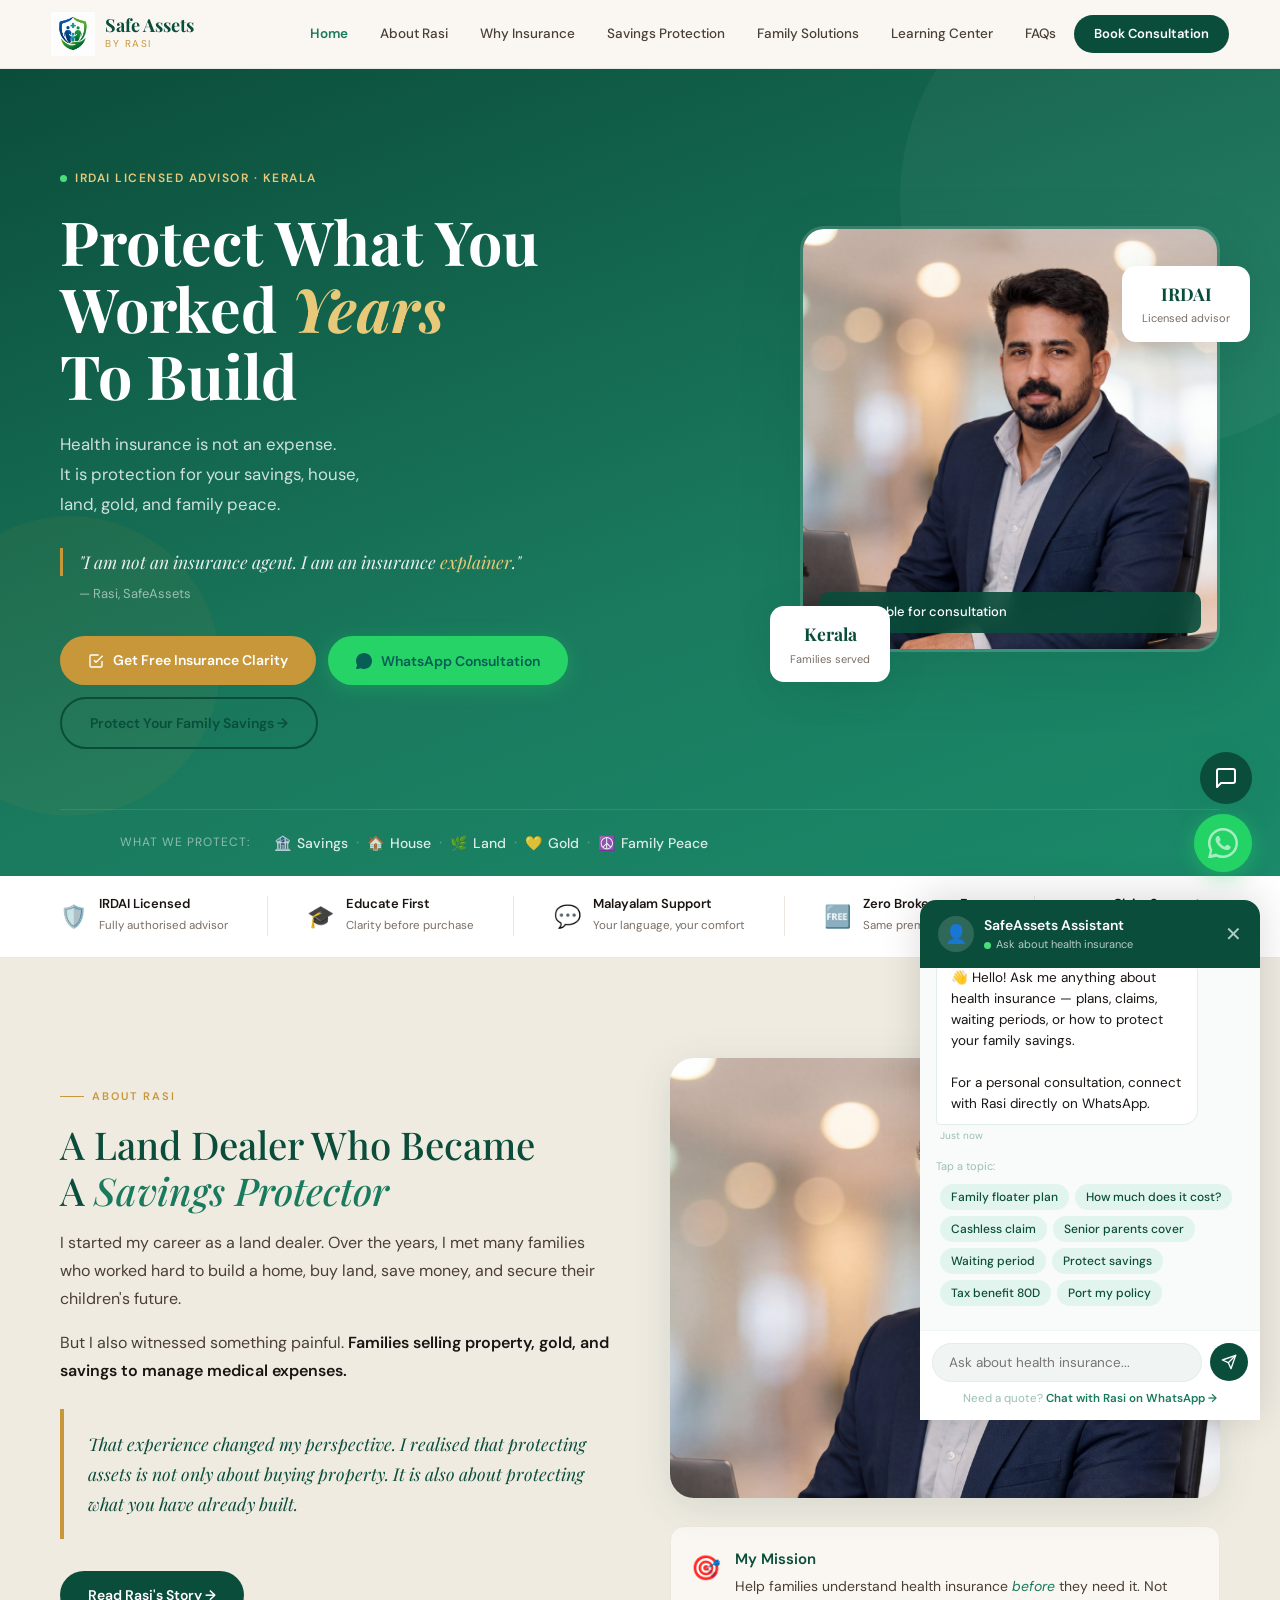
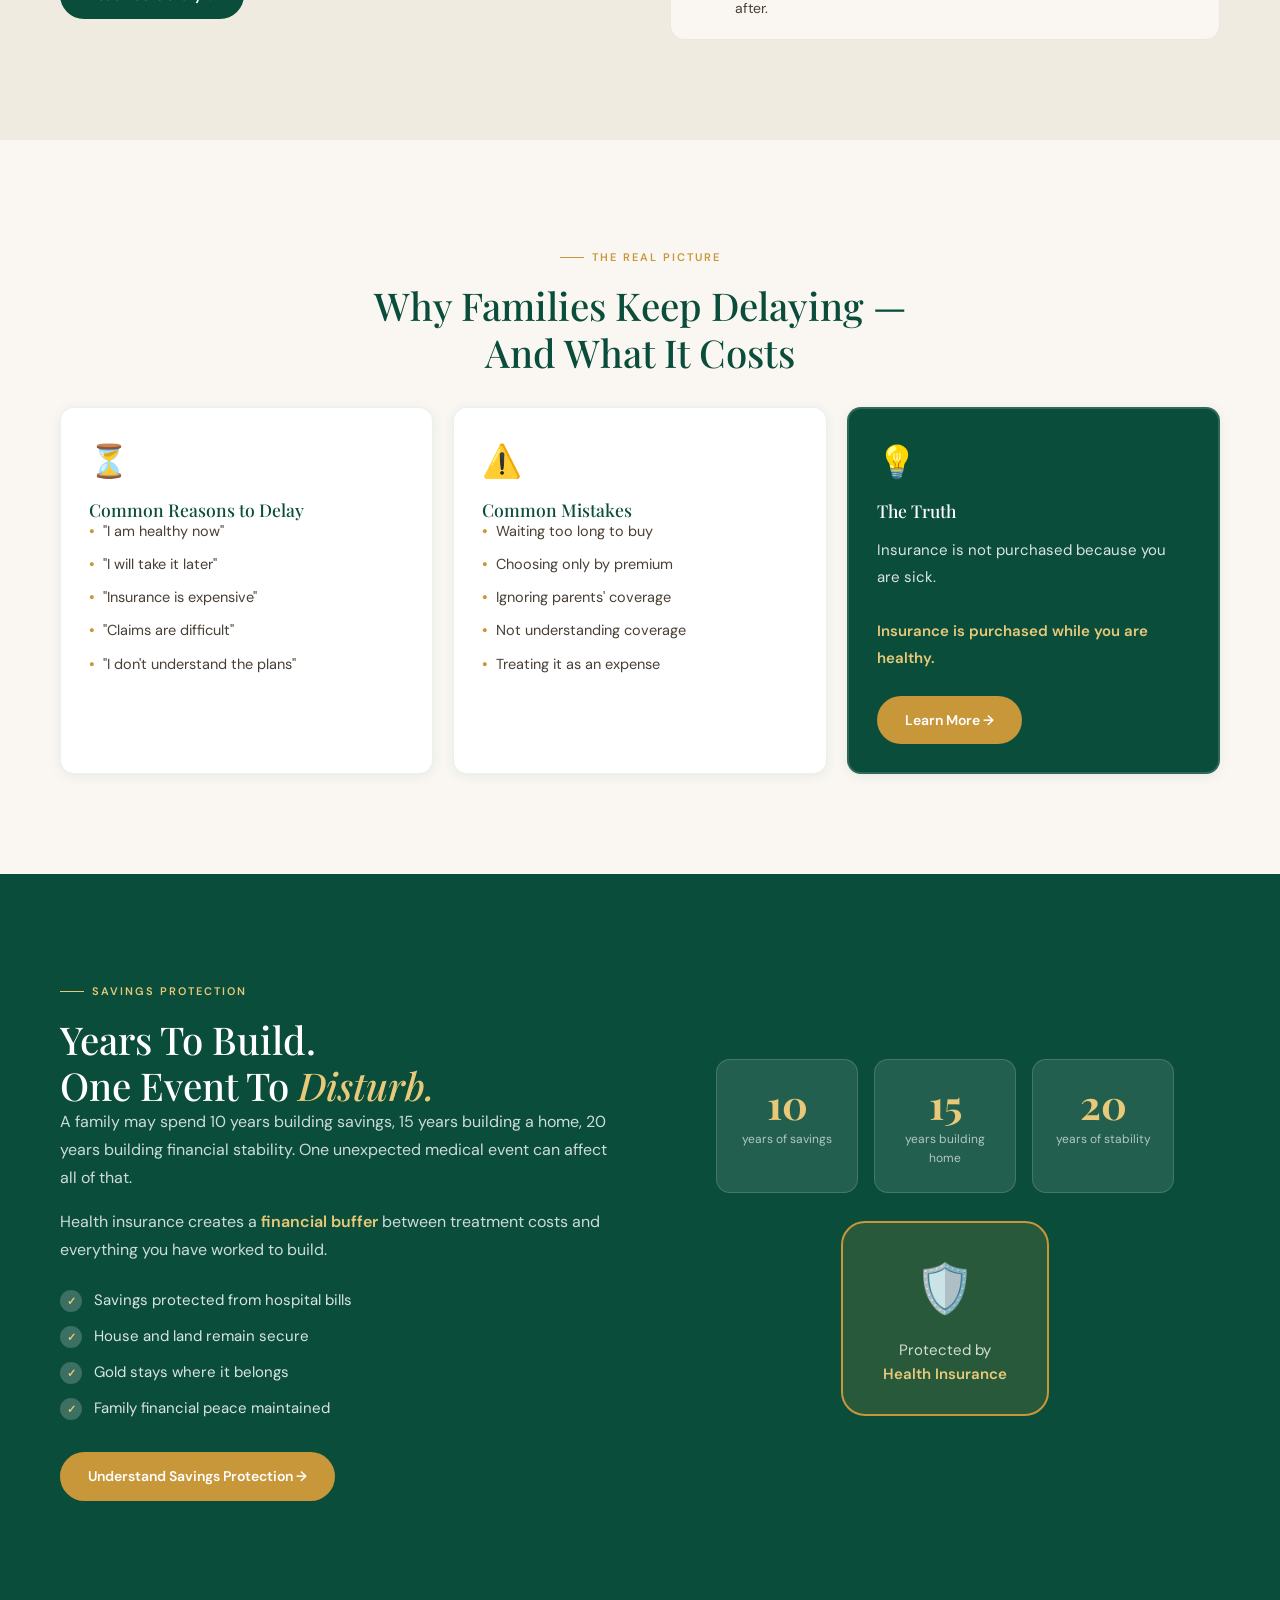
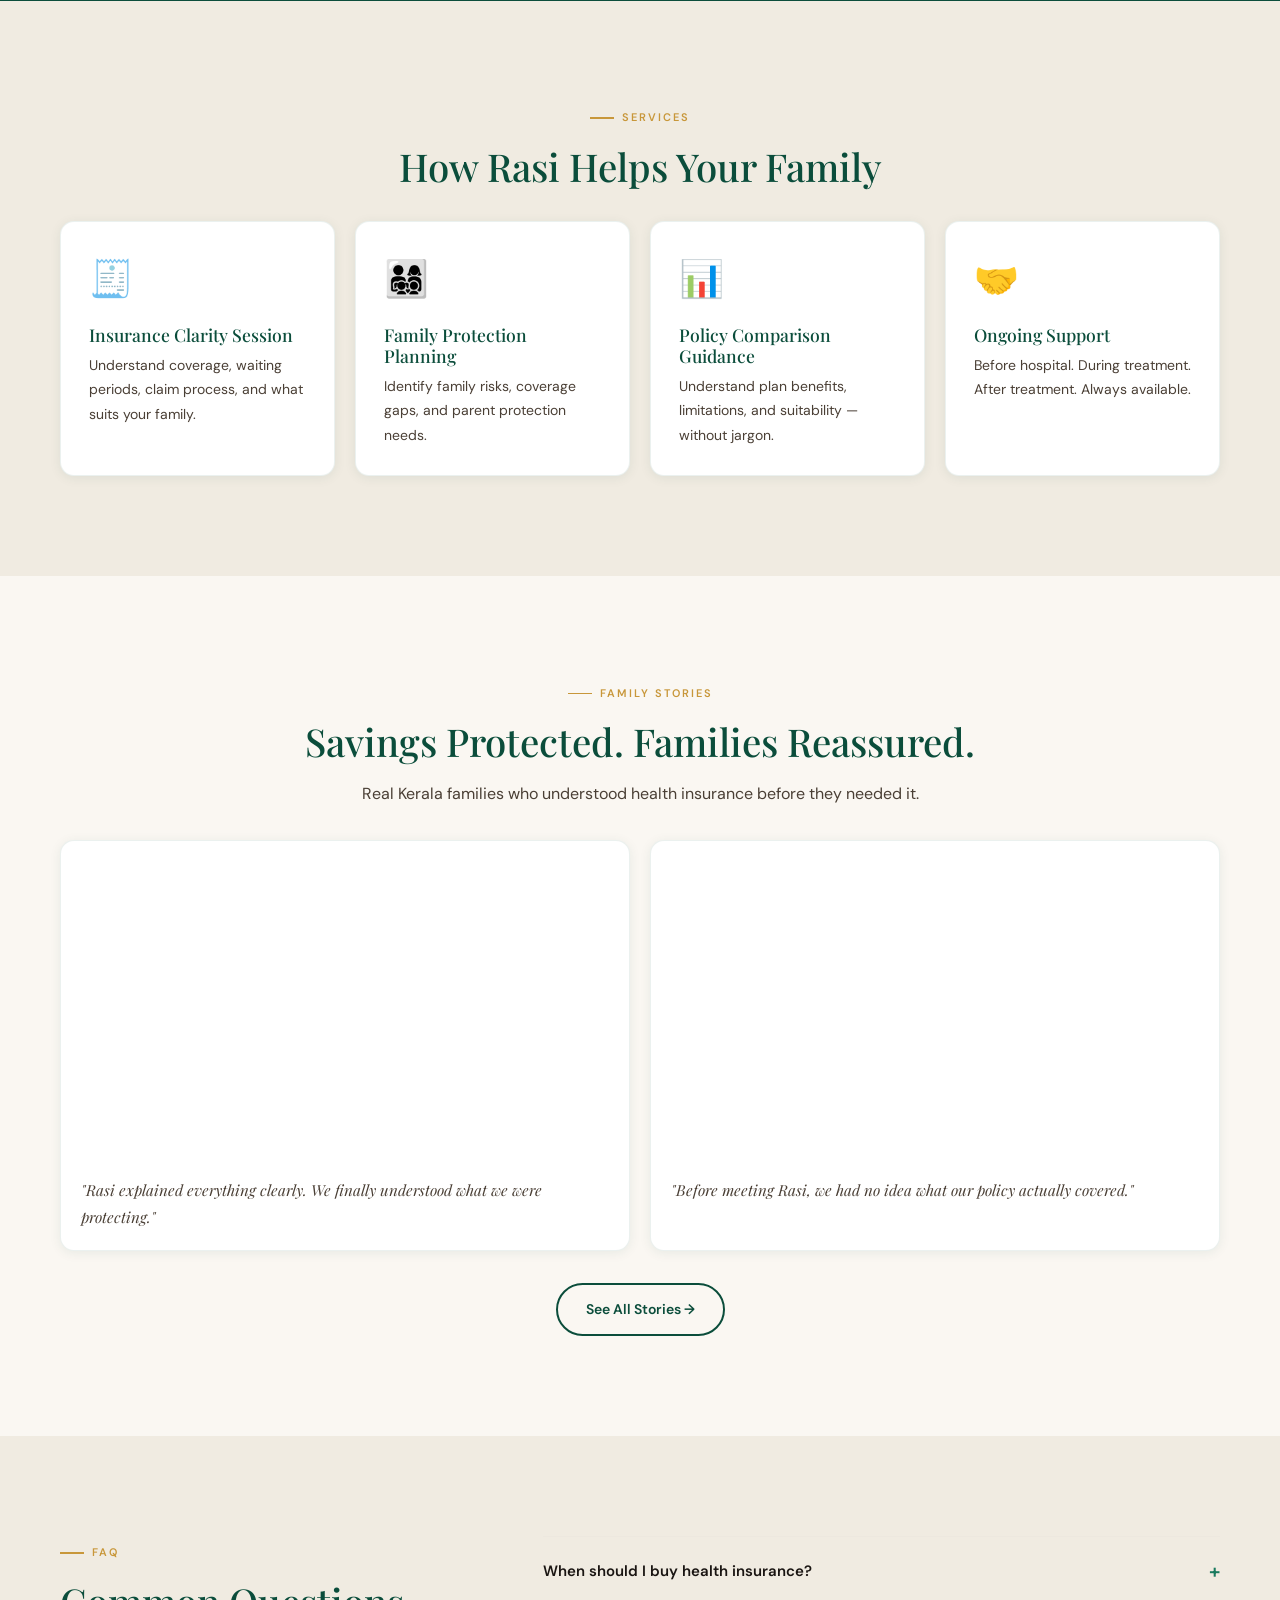
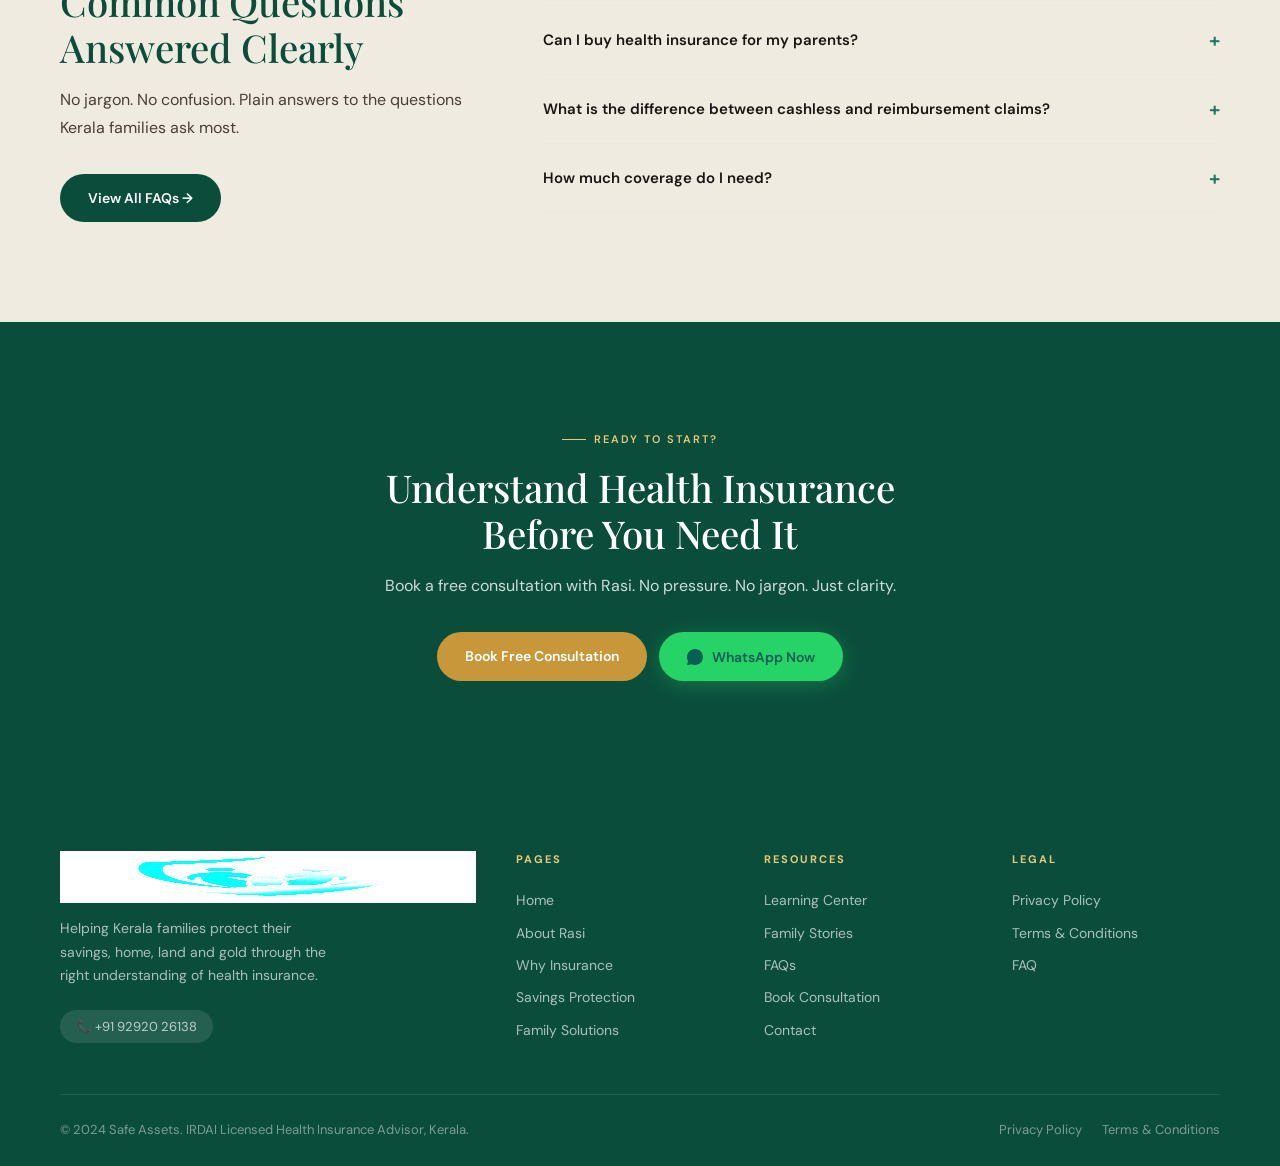
==== commit abc42b5f: "v5" ====
--- a/index.html
+++ b/index.html
@@ -2,748 +2,473 @@
 <html lang="en">
 <head>
 <meta charset="UTF-8">
-<meta name="viewport" content="width=device-width, initial-scale=1.0, maximum-scale=1.0">
-<title>Safe Assets — Health Insurance Kerala | Expert Advisor</title>
-<meta name="description" content="Kerala's trusted health insurance advisor. Compare family floater, individual and senior citizen plans. IRDAI licensed. Get instant quotes on WhatsApp.">
-<meta name="keywords" content="health insurance Kerala, family floater plan Kerala, best health insurance Malappuram, IRDAI agent Kerala, Star Health Kerala">
-<meta property="og:title" content="Safe Assets — Health Insurance Kerala">
-<meta property="og:description" content="Compare health plans. Get expert advice in Malayalam. WhatsApp instant quotes.">
-<meta property="og:type" content="website">
-<meta property="og:url" content="https://safeassetsofficial.com">
-<link rel="canonical" href="https://safeassetsofficial.com">
-<link rel="preconnect" href="https://fonts.googleapis.com">
-<link rel="preconnect" href="https://fonts.gstatic.com" crossorigin>
-<link href="https://fonts.googleapis.com/css2?family=DM+Sans:wght@300;400;500;600&family=Fraunces:ital,opsz,wght@0,9..144,300;0,9..144,600;1,9..144,300&display=swap" rel="stylesheet">
+<meta name="viewport" content="width=device-width, initial-scale=1.0">
+<title>Safe Assets — Protect Your Family Savings | Health Insurance Kerala</title>
+<meta name="description" content="Rasi, IRDAI licensed health insurance advisor in Kerala. Educating families to protect savings, home, land and gold from unexpected medical expenses.">
+<meta property="og:title" content="Safe Assets — Protect Your Family Savings">
+<meta property="og:description" content="Health insurance education and advisory for Kerala families. Understand before you need it.">
 <link rel="stylesheet" href="style.css">
-<script type="application/ld+json">{"@context":"https://schema.org","@type":"InsuranceAgency","name":"Safe Assets Official","description":"IRDAI licensed health insurance advisor serving Kerala","url":"https://safeassetsofficial.com","telephone":"+919292026138","address":{"@type":"PostalAddress","addressRegion":"Kerala","addressCountry":"IN"},"areaServed":"Kerala","knowsLanguage":["Malayalam","English"]}</script>
-<script type="application/ld+json">{"@context":"https://schema.org","@type":"FAQPage","mainEntity":[{"@type":"Question","name":"What is a family floater health insurance plan?","acceptedAnswer":{"@type":"Answer","text":"A family floater plan covers all family members under a single sum insured, typically more affordable than individual plans."}},{"@type":"Question","name":"Which is the best health insurance in Kerala?","acceptedAnswer":{"@type":"Answer","text":"Star Health, HDFC Ergo and Niva Bupa are top-rated insurers with strong cashless hospital networks across Kerala."}}]}</script>
+<link rel="stylesheet" href="home.css">
+<script type="application/ld+json">{"@context":"https://schema.org","@type":"InsuranceAgency","name":"Safe Assets","description":"IRDAI licensed health insurance advisor helping Kerala families protect their savings","url":"https://safeassetsofficial.com","telephone":"+919292026138","address":{"@type":"PostalAddress","addressRegion":"Kerala","addressCountry":"IN"},"knowsLanguage":["Malayalam","English"]}</script>
 </head>
 <body>
 
-<!-- ═══════════════════════════════════════════════════
-     MOBILE VIEW  (shown below 900px)
-═══════════════════════════════════════════════════ -->
-<div class="mobile-view">
-  <header class="top-nav">
-    <div class="nav-left">
-      <div class="brand-mark">
-        <svg width="28" height="28" viewBox="0 0 28 28" fill="none"><rect width="28" height="28" rx="8" fill="#0F6E56"/><path d="M14 5L20 8.5V15C20 18.5 17.2 21.7 14 23C10.8 21.7 8 18.5 8 15V8.5L14 5Z" fill="white" opacity="0.9"/><path d="M11.5 14L13.2 15.7L16.5 12" stroke="#0F6E56" stroke-width="1.5" stroke-linecap="round" stroke-linejoin="round"/></svg>
-      </div>
-      <div class="brand-text">
-        <span class="brand-name">Safe Assets</span>
-        <span class="brand-tagline">Health Insurance · Kerala</span>
-      </div>
-    </div>
-    <button class="wa-pill" onclick="openWhatsApp('Hi, I need help with health insurance')">
-      <span class="wa-dot"></span>Online now
-    </button>
-  </header>
-
-  <main class="scroll-body">
-    <section class="hero-section">
+<!-- NAV -->
+<nav class="nav" id="mainNav">
+  <div class="nav-inner">
+    <a href="index.html" class="nav-logo">
+      <img src="logo.png" alt="Safe Assets Logo">
+      <div class="nav-logo-text">
+        <span class="nav-logo-name">Safe Assets</span>
+        <span class="nav-logo-sub">by Rasi</span>
+      </div>
+    </a>
+    <div class="nav-links">
+      <a href="index.html" class="nav-link" data-page="index.html">Home</a>
+      <a href="about.html" class="nav-link" data-page="about.html">About Rasi</a>
+      <a href="why-insurance.html" class="nav-link" data-page="why-insurance.html">Why Insurance</a>
+      <a href="savings-protection.html" class="nav-link" data-page="savings-protection.html">Savings Protection</a>
+      <a href="family-solutions.html" class="nav-link" data-page="family-solutions.html">Family Solutions</a>
+      <a href="learning-center.html" class="nav-link" data-page="learning-center.html">Learning Center</a>
+      <a href="faqs.html" class="nav-link" data-page="faqs.html">FAQs</a>
+      <a href="consultation.html" class="nav-link nav-cta" data-page="consultation.html">Book Consultation</a>
+    </div>
+    <div class="nav-hamburger" onclick="toggleMobileNav()">
+      <span></span><span></span><span></span>
+    </div>
+  </div>
+  <div class="nav-mobile" id="mobileNav">
+    <a href="index.html" class="nav-link">Home</a>
+    <a href="about.html" class="nav-link">About Rasi</a>
+    <a href="why-insurance.html" class="nav-link">Why Insurance</a>
+    <a href="savings-protection.html" class="nav-link">Savings Protection</a>
+    <a href="family-solutions.html" class="nav-link">Family Solutions</a>
+    <a href="learning-center.html" class="nav-link">Learning Center</a>
+    <a href="stories.html" class="nav-link">Stories</a>
+    <a href="faqs.html" class="nav-link">FAQs</a>
+    <a href="consultation.html" class="nav-link nav-cta">Book Consultation</a>
+  </div>
+</nav>
+
+<!-- ═══ HERO ═══ -->
+<section class="hero">
+  <div class="hero-inner">
+    <div class="hero-left fade-up">
       <div class="hero-eyebrow">
-        <span class="badge-pill badge-green">IRDAI Licensed Agent</span>
-        <span class="badge-pill badge-outline">Malayalam · English</span>
-      </div>
-      <h1 class="hero-heading">Your family's<br><em>health, protected.</em></h1>
-      <p class="hero-sub">Compare 20+ plans. Expert advice. Zero hidden fees.<br>Serving Kerala families since 2018.</p>
-      <div class="hero-search-card">
-        <div class="search-row">
-          <select class="search-select" id="m-coverFor">
-            <option value="">👨‍👩‍👧‍👦 Who to cover?</option>
-            <option value="self">Self only</option>
-            <option value="family">Self + Spouse</option>
-            <option value="family4">Family of 4</option>
-            <option value="parents">Senior Parents</option>
-            <option value="group">Company / Group</option>
-          </select>
-        </div>
-        <div class="search-row">
-          <select class="search-select" id="m-coverAmount">
-            <option value="">🛡️ Cover amount?</option>
-            <option value="3">₹3 Lakhs</option>
-            <option value="5">₹5 Lakhs</option>
-            <option value="10">₹10 Lakhs</option>
-            <option value="25">₹25 Lakhs</option>
-          </select>
-        </div>
-        <button class="cta-btn-primary" onclick="handleSearch('m-coverFor','m-coverAmount')">
-          <span>Find my plan</span>
-          <svg width="16" height="16" viewBox="0 0 16 16" fill="none"><path d="M3 8H13M13 8L9 4M13 8L9 12" stroke="currentColor" stroke-width="1.5" stroke-linecap="round"/></svg>
+        <span class="online-dot"></span>
+        IRDAI Licensed Advisor · Kerala
+      </div>
+      <h1 class="hero-h1">
+        Protect What You<br>
+        Worked <em>Years</em><br>
+        To Build
+      </h1>
+      <p class="hero-sub">
+        Health insurance is not an expense.<br>
+        It is protection for your savings, house,<br>land, gold, and family peace.
+      </p>
+      <div class="hero-trust-msg">
+        <div class="hero-trust-quote">
+          "I am not an insurance agent. I am an insurance <em>explainer</em>."
+        </div>
+        <div class="hero-trust-name">— Rasi, SafeAssets</div>
+      </div>
+      <div class="hero-btns fade-up fade-up-2">
+        <a href="consultation.html" class="btn btn-gold">
+          <svg width="16" height="16" viewBox="0 0 24 24" fill="none" stroke="currentColor" stroke-width="2"><path d="M9 11l3 3L22 4"/><path d="M21 12v7a2 2 0 0 1-2 2H5a2 2 0 0 1-2-2V5a2 2 0 0 1 2-2h11"/></svg>
+          Get Free Insurance Clarity
+        </a>
+        <button class="btn btn-wa" onclick="openWA('Hi Rasi, I need WhatsApp consultation on health insurance')">
+          <svg width="16" height="16" viewBox="0 0 24 24" fill="currentColor"><path d="M17.472 14.382c-.297-.149-1.758-.867-2.03-.967-.273-.099-.471-.148-.67.15-.197.297-.767.966-.94 1.164-.173.199-.347.223-.644.075-.297-.15-1.255-.463-2.39-1.475-.883-.788-1.48-1.761-1.653-2.059-.173-.297-.018-.458.13-.606.134-.133.298-.347.446-.52.149-.174.198-.298.298-.497.099-.198.05-.371-.025-.52-.075-.149-.669-1.612-.916-2.207-.242-.579-.487-.5-.669-.51-.173-.008-.371-.01-.57-.01-.198 0-.52.074-.792.372-.272.297-1.04 1.016-1.04 2.479 0 1.462 1.065 2.875 1.213 3.074.149.198 2.096 3.2 5.077 4.487.709.306 1.262.489 1.694.625.712.227 1.36.195 1.871.118.571-.085 1.758-.719 2.006-1.413.248-.694.248-1.289.173-1.413-.074-.124-.272-.198-.57-.347z"/><path d="M12 0C5.373 0 0 5.373 0 12c0 2.127.558 4.126 1.533 5.859L.057 23.862a.5.5 0 00.609.61l6.102-1.472A11.954 11.954 0 0012 24c6.627 0 12-5.373 12-12S18.627 0 12 0z"/></svg>
+          WhatsApp Consultation
         </button>
-      </div>
-      <div class="trust-strip">
-        <div class="trust-item"><span class="trust-num">200+</span><span class="trust-label">Families</span></div>
-        <div class="trust-divider"></div>
-        <div class="trust-item"><span class="trust-num">20+</span><span class="trust-label">Insurers</span></div>
-        <div class="trust-divider"></div>
-        <div class="trust-item"><span class="trust-num">98%</span><span class="trust-label">Claim support</span></div>
-      </div>
-    </section>
-
-    <section class="section-pad">
-      <div class="section-label">Browse by type</div>
-      <div class="chip-scroll">
-        <button class="chip chip-active" onclick="filterPlans('all',this,'m-plans')">All Plans</button>
-        <button class="chip" onclick="filterPlans('family',this,'m-plans')">Family Floater</button>
-        <button class="chip" onclick="filterPlans('individual',this,'m-plans')">Individual</button>
-        <button class="chip" onclick="filterPlans('senior',this,'m-plans')">Senior Citizen</button>
-        <button class="chip" onclick="filterPlans('critical',this,'m-plans')">Critical Illness</button>
-        <button class="chip" onclick="filterPlans('group',this,'m-plans')">Group / SME</button>
-      </div>
-    </section>
-
-    <section class="section-pad">
-      <div class="section-header">
-        <div class="section-label">Top recommended plans</div>
-        <span class="section-link" onclick="mobileOpenChat('Show me all available health insurance plans')">View all →</span>
-      </div>
-      <div class="plans-stack" id="m-plans">
-        <div class="plan-card featured-card" data-type="family"><div class="plan-card-top"><div class="insurer-logo insurer-star">STAR</div><div class="plan-info"><div class="plan-name">Comprehensive Care Plus</div><div class="plan-insurer">Star Health Insurance</div></div><div class="plan-price"><div class="price-num">₹12,400</div><div class="price-period">per year</div></div></div><div class="plan-tags"><span class="ptag">No room rent limit</span><span class="ptag">OPD cover</span><span class="ptag">Maternity</span><span class="ptag best-tag">⭐ Best value</span></div><div class="plan-meta"><span>Cover: <strong>₹10 Lakhs</strong></span><span>Cashless: <strong>500+ Kerala hospitals</strong></span></div><div class="plan-actions"><button class="plan-btn-ghost" onclick="mobileOpenChat('Tell me more about Star Health Comprehensive Care Plus plan')">Details</button><button class="plan-btn-wa" onclick="openWhatsApp('Hi, I want a quote for Star Health Comprehensive Care Plus plan')">WHASAPP_SVG Get quote</button></div></div>
-        <div class="plan-card" data-type="family"><div class="plan-card-top"><div class="insurer-logo insurer-hdfc">HDFC</div><div class="plan-info"><div class="plan-name">Optima Restore</div><div class="plan-insurer">HDFC Ergo Health</div></div><div class="plan-price"><div class="price-num">₹9,800</div><div class="price-period">per year</div></div></div><div class="plan-tags"><span class="ptag">Restore benefit</span><span class="ptag">No claim bonus</span><span class="ptag warn-tag">2yr pre-existing wait</span></div><div class="plan-meta"><span>Cover: <strong>₹5 Lakhs</strong></span><span>Cashless: <strong>300+ Kerala hospitals</strong></span></div><div class="plan-actions"><button class="plan-btn-ghost" onclick="mobileOpenChat('Tell me more about HDFC Ergo Optima Restore plan')">Details</button><button class="plan-btn-wa" onclick="openWhatsApp('Hi, I want a quote for HDFC Ergo Optima Restore plan')">WHASAPP_SVG Get quote</button></div></div>
-        <div class="plan-card" data-type="senior"><div class="plan-card-top"><div class="insurer-logo insurer-niva">NIVA</div><div class="plan-info"><div class="plan-name">Senior First Gold</div><div class="plan-insurer">Niva Bupa Health</div></div><div class="plan-price"><div class="price-num">₹18,200</div><div class="price-period">per year</div></div></div><div class="plan-tags"><span class="ptag">Age 60–80</span><span class="ptag">Pre-existing Day 1</span><span class="ptag">Annual health check</span></div><div class="plan-meta"><span>Cover: <strong>₹10 Lakhs</strong></span><span>Cashless: <strong>200+ Kerala hospitals</strong></span></div><div class="plan-actions"><button class="plan-btn-ghost" onclick="mobileOpenChat('Tell me about Niva Bupa Senior First Gold plan')">Details</button><button class="plan-btn-wa" onclick="openWhatsApp('Hi, I need a senior citizen health plan')">WHASAPP_SVG Get quote</button></div></div>
-        <div class="plan-card" data-type="individual"><div class="plan-card-top"><div class="insurer-logo insurer-care">CARE</div><div class="plan-info"><div class="plan-name">Care Supreme</div><div class="plan-insurer">Care Health Insurance</div></div><div class="plan-price"><div class="price-num">₹6,400</div><div class="price-period">per year</div></div></div><div class="plan-tags"><span class="ptag">Unlimited restore</span><span class="ptag">Mental health cover</span><span class="ptag">1yr pre-existing wait</span></div><div class="plan-meta"><span>Cover: <strong>₹5 Lakhs</strong></span><span>Cashless: <strong>250+ Kerala hospitals</strong></span></div><div class="plan-actions"><button class="plan-btn-ghost" onclick="mobileOpenChat('Tell me about Care Supreme individual health plan')">Details</button><button class="plan-btn-wa" onclick="openWhatsApp('Hi, I want an individual health plan quote')">WHASAPP_SVG Get quote</button></div></div>
-      </div>
-    </section>
-
-    <section class="section-pad">
-      <div class="section-label">Quick answers</div>
-      <div class="faq-chips">
-        <button class="faq-chip" onclick="mobileOpenChat('What is a family floater health insurance plan?')">What is family floater?</button>
-        <button class="faq-chip" onclick="mobileOpenChat('What documents are needed for health insurance claim?')">Claim documents?</button>
-        <button class="faq-chip" onclick="mobileOpenChat('What is the waiting period in health insurance?')">Waiting period?</button>
-        <button class="faq-chip" onclick="mobileOpenChat('Which hospitals in Kerala accept cashless insurance?')">Cashless hospitals Kerala?</button>
-        <button class="faq-chip" onclick="mobileOpenChat('How much health insurance cover do I need for a family of 4?')">How much cover needed?</button>
-        <button class="faq-chip" onclick="mobileOpenChat('Is maternity covered under health insurance?')">Maternity cover?</button>
-        <button class="faq-chip" onclick="mobileOpenChat('What is the tax benefit on health insurance 80D?')">Tax benefit 80D?</button>
-        <button class="faq-chip" onclick="mobileOpenChat('Can I port my existing health insurance to a better plan?')">Port my policy?</button>
-      </div>
-    </section>
-
-    <section class="section-pad">
-      <div class="trust-cards">
-        <div class="trust-card"><div class="trust-card-icon">🛡️</div><div class="trust-card-title">IRDAI Licensed</div><div class="trust-card-body">Fully certified insurance advisor. All policies issued directly by insurer.</div></div>
-        <div class="trust-card"><div class="trust-card-icon">🤝</div><div class="trust-card-title">Claim Assistance</div><div class="trust-card-body">We stand with you during claims. Guidance from admission to settlement.</div></div>
-        <div class="trust-card"><div class="trust-card-icon">💬</div><div class="trust-card-title">Malayalam Support</div><div class="trust-card-body">Explain in your language. No insurance jargon. Clear and honest advice.</div></div>
-        <div class="trust-card"><div class="trust-card-icon">🆓</div><div class="trust-card-title">Zero Brokerage Fee</div><div class="trust-card-body">We earn from insurer commissions. You pay the same premium as direct.</div></div>
-      </div>
-    </section>
-    <div style="height:110px"></div>
-  </main>
-
-  <!-- FIXED BOTTOM WA BAR -->
-  <div class="bottom-bar">
-    <div class="bottom-bar-info">
-      <div class="wa-avatar"><svg width="18" height="18" viewBox="0 0 24 24" fill="white"><path d="M17.472 14.382c-.297-.149-1.758-.867-2.03-.967-.273-.099-.471-.148-.67.15-.197.297-.767.966-.94 1.164-.173.199-.347.223-.644.075-.297-.15-1.255-.463-2.39-1.475-.883-.788-1.48-1.761-1.653-2.059-.173-.297-.018-.458.13-.606.134-.133.298-.347.446-.52.149-.174.198-.298.298-.497.099-.198.05-.371-.025-.52-.075-.149-.669-1.612-.916-2.207-.242-.579-.487-.5-.669-.51-.173-.008-.371-.01-.57-.01-.198 0-.52.074-.792.372-.272.297-1.04 1.016-1.04 2.479 0 1.462 1.065 2.875 1.213 3.074.149.198 2.096 3.2 5.077 4.487.709.306 1.262.489 1.694.625.712.227 1.36.195 1.871.118.571-.085 1.758-.719 2.006-1.413.248-.694.248-1.289.173-1.413-.074-.124-.272-.198-.57-.347z"/><path d="M12 0C5.373 0 0 5.373 0 12c0 2.127.558 4.126 1.533 5.859L.057 23.862a.5.5 0 00.609.61l6.102-1.472A11.954 11.954 0 0012 24c6.627 0 12-5.373 12-12S18.627 0 12 0zm0 22c-1.891 0-3.667-.502-5.201-1.38l-.374-.217-3.876.935.966-3.788-.237-.389A9.953 9.953 0 012 12C2 6.477 6.477 2 12 2s10 4.477 10 10-4.477 10-10 10z"/></svg></div>
-      <div><div class="bottom-bar-title">Talk to an advisor</div><div class="bottom-bar-sub">Typically replies in 5 min</div></div>
-    </div>
-    <button class="bottom-bar-btn" onclick="openWhatsApp('Hi! I want to know more about health insurance plans')">Chat on WhatsApp</button>
-  </div>
-
-  <!-- MOBILE CHAT FAB -->
-  <button class="chat-fab" id="m-chatFab" onclick="mobileToggleChat()" aria-label="Open assistant">
-    <svg width="22" height="22" viewBox="0 0 24 24" fill="none" stroke="white" stroke-width="2" stroke-linecap="round" stroke-linejoin="round"><path d="M21 15a2 2 0 0 1-2 2H7l-4 4V5a2 2 0 0 1 2-2h14a2 2 0 0 1 2 2z"></path></svg>
-    <span class="chat-fab-pulse"></span>
-  </button>
-
-  <!-- MOBILE CHAT PANEL -->
-  <div class="chat-panel" id="m-chatPanel">
-    <div class="chat-panel-header">
-      <div class="chat-panel-brand">
-        <div class="chat-panel-avatar"><svg width="16" height="16" viewBox="0 0 28 28" fill="none"><rect width="28" height="28" rx="8" fill="#0F6E56"/><path d="M14 5L20 8.5V15C20 18.5 17.2 21.7 14 23C10.8 21.7 8 18.5 8 15V8.5L14 5Z" fill="white"/></svg></div>
-        <div><div class="chat-panel-name">SafeAssets Assistant</div><div class="chat-panel-status"><span class="status-dot"></span>Instant answers · 24/7</div></div>
-      </div>
-      <button class="chat-close" onclick="mobileToggleChat()">
-        <svg width="18" height="18" viewBox="0 0 24 24" fill="none" stroke="currentColor" stroke-width="2"><line x1="18" y1="6" x2="6" y2="18"/><line x1="6" y1="6" x2="18" y2="18"/></svg>
+        <a href="savings-protection.html" class="btn btn-outline">
+          Protect Your Family Savings →
+        </a>
+      </div>
+    </div>
+    <div class="hero-right fade-up fade-up-3">
+      <div class="hero-card-stack">
+        <div class="hero-photo-frame">
+          <img src="rasi.jpg" alt="Rasi — Safe Assets Insurance Advisor" class="hero-photo">
+          <div class="hero-photo-badge">
+            <span class="badge-dot"></span>
+            Available for consultation
+          </div>
+        </div>
+        <div class="hero-stat-card hero-stat-1">
+          <div class="hero-stat-num">Kerala</div>
+          <div class="hero-stat-label">Families served</div>
+        </div>
+        <div class="hero-stat-card hero-stat-2">
+          <div class="hero-stat-num">IRDAI</div>
+          <div class="hero-stat-label">Licensed advisor</div>
+        </div>
+      </div>
+    </div>
+  </div>
+
+  <div class="hero-assets-protected">
+    <div class="hero-assets-inner">
+      <span class="hero-assets-label">What we protect:</span>
+      <div class="hero-assets-list">
+        <div class="hero-asset"><span>🏦</span> Savings</div>
+        <div class="hero-asset-sep">·</div>
+        <div class="hero-asset"><span>🏠</span> House</div>
+        <div class="hero-asset-sep">·</div>
+        <div class="hero-asset"><span>🌿</span> Land</div>
+        <div class="hero-asset-sep">·</div>
+        <div class="hero-asset"><span>💛</span> Gold</div>
+        <div class="hero-asset-sep">·</div>
+        <div class="hero-asset"><span>☮️</span> Family Peace</div>
+      </div>
+    </div>
+  </div>
+</section>
+
+<!-- ═══ TRUST STRIP ═══ -->
+<div class="trust-strip">
+  <div class="trust-strip-inner">
+    <div class="trust-item-strip">
+      <div class="trust-icon">🛡️</div>
+      <div><strong>IRDAI Licensed</strong><span>Fully authorised advisor</span></div>
+    </div>
+    <div class="trust-sep-v"></div>
+    <div class="trust-item-strip">
+      <div class="trust-icon">🎓</div>
+      <div><strong>Educate First</strong><span>Clarity before purchase</span></div>
+    </div>
+    <div class="trust-sep-v"></div>
+    <div class="trust-item-strip">
+      <div class="trust-icon">💬</div>
+      <div><strong>Malayalam Support</strong><span>Your language, your comfort</span></div>
+    </div>
+    <div class="trust-sep-v"></div>
+    <div class="trust-item-strip">
+      <div class="trust-icon">🆓</div>
+      <div><strong>Zero Brokerage Fee</strong><span>Same premium as direct</span></div>
+    </div>
+    <div class="trust-sep-v"></div>
+    <div class="trust-item-strip">
+      <div class="trust-icon">🤝</div>
+      <div><strong>Claim Support</strong><span>Before, during, after</span></div>
+    </div>
+  </div>
+</div>
+
+<!-- ═══ ABOUT RASI PREVIEW ═══ -->
+<section class="section bg-ivory">
+  <div class="section-inner">
+    <div class="about-preview-grid">
+      <div class="about-preview-left">
+        <div class="section-label">About Rasi</div>
+        <h2>A Land Dealer Who Became<br>A <em>Savings Protector</em></h2>
+        <p class="mt-16">I started my career as a land dealer. Over the years, I met many families who worked hard to build a home, buy land, save money, and secure their children's future.</p>
+        <p class="mt-16">But I also witnessed something painful. <strong>Families selling property, gold, and savings to manage medical expenses.</strong></p>
+        <div class="quote-block mt-24">
+          That experience changed my perspective. I realised that protecting assets is not only about buying property. It is also about protecting what you have already built.
+        </div>
+        <a href="about.html" class="btn btn-primary mt-32">Read Rasi's Story →</a>
+      </div>
+      <div class="about-preview-right">
+        <img src="rasi.jpg" alt="Rasi — Insurance Advisor Kerala" class="about-preview-photo">
+        <div class="about-preview-mission">
+          <div class="mission-icon">🎯</div>
+          <div>
+            <strong>My Mission</strong>
+            <p>Help families understand health insurance <em>before</em> they need it. Not after.</p>
+          </div>
+        </div>
+      </div>
+    </div>
+  </div>
+</section>
+
+<!-- ═══ WHY INSURANCE — PREVIEW ═══ -->
+<section class="section">
+  <div class="section-inner">
+    <div class="text-center mb-32">
+      <div class="section-label" style="justify-content:center">The Real Picture</div>
+      <h2>Why Families Keep Delaying —<br>And What It Costs</h2>
+    </div>
+    <div class="why-grid gap-grid grid-3">
+      <div class="card why-card why-delay">
+        <div class="why-card-icon">⏳</div>
+        <h4>Common Reasons to Delay</h4>
+        <ul class="why-list mt-16">
+          <li>"I am healthy now"</li>
+          <li>"I will take it later"</li>
+          <li>"Insurance is expensive"</li>
+          <li>"Claims are difficult"</li>
+          <li>"I don't understand the plans"</li>
+        </ul>
+      </div>
+      <div class="card why-card why-mistake">
+        <div class="why-card-icon">⚠️</div>
+        <h4>Common Mistakes</h4>
+        <ul class="why-list mt-16">
+          <li>Waiting too long to buy</li>
+          <li>Choosing only by premium</li>
+          <li>Ignoring parents' coverage</li>
+          <li>Not understanding coverage</li>
+          <li>Treating it as an expense</li>
+        </ul>
+      </div>
+      <div class="card why-card why-truth bg-green">
+        <div class="why-card-icon">💡</div>
+        <h4 style="color:white">The Truth</h4>
+        <div class="why-truth-text mt-16">
+          Insurance is not purchased because you are sick.<br><br>
+          <strong style="color:var(--gold-light)">Insurance is purchased while you are healthy.</strong>
+        </div>
+        <a href="why-insurance.html" class="btn btn-gold mt-24" style="align-self:flex-start">Learn More →</a>
+      </div>
+    </div>
+  </div>
+</section>
+
+<!-- ═══ SAVINGS PROTECTION ═══ -->
+<section class="section bg-green">
+  <div class="section-inner">
+    <div class="savings-grid">
+      <div>
+        <div class="section-label">Savings Protection</div>
+        <h2>Years To Build.<br>One Event To <em style="color:var(--gold-light)">Disturb.</em></h2>
+        <p class="mt-20">A family may spend 10 years building savings, 15 years building a home, 20 years building financial stability. One unexpected medical event can affect all of that.</p>
+        <p class="mt-16">Health insurance creates a <strong style="color:var(--gold-light)">financial buffer</strong> between treatment costs and everything you have worked to build.</p>
+        <ul class="tick-list white mt-24">
+          <li>Savings protected from hospital bills</li>
+          <li>House and land remain secure</li>
+          <li>Gold stays where it belongs</li>
+          <li>Family financial peace maintained</li>
+        </ul>
+        <a href="savings-protection.html" class="btn btn-gold mt-32">Understand Savings Protection →</a>
+      </div>
+      <div class="savings-visual">
+        <div class="savings-timeline">
+          <div class="savings-step">
+            <div class="savings-step-num">10</div>
+            <div class="savings-step-label">years of savings</div>
+          </div>
+          <div class="savings-step">
+            <div class="savings-step-num">15</div>
+            <div class="savings-step-label">years building home</div>
+          </div>
+          <div class="savings-step">
+            <div class="savings-step-num">20</div>
+            <div class="savings-step-label">years of stability</div>
+          </div>
+        </div>
+        <div class="savings-shield">
+          <div class="savings-shield-icon">🛡️</div>
+          <div class="savings-shield-text">Protected by<br><strong>Health Insurance</strong></div>
+        </div>
+      </div>
+    </div>
+  </div>
+</section>
+
+<!-- ═══ SERVICES ═══ -->
+<section class="section bg-ivory">
+  <div class="section-inner">
+    <div class="text-center mb-32">
+      <div class="section-label" style="justify-content:center">Services</div>
+      <h2>How Rasi Helps Your Family</h2>
+    </div>
+    <div class="gap-grid grid-4">
+      <a href="family-solutions.html" class="card service-card">
+        <div class="service-icon">🧾</div>
+        <h4>Insurance Clarity Session</h4>
+        <p class="mt-12">Understand coverage, waiting periods, claim process, and what suits your family.</p>
+      </a>
+      <a href="family-solutions.html" class="card service-card">
+        <div class="service-icon">👨‍👩‍👧‍👦</div>
+        <h4>Family Protection Planning</h4>
+        <p class="mt-12">Identify family risks, coverage gaps, and parent protection needs.</p>
+      </a>
+      <a href="family-solutions.html" class="card service-card">
+        <div class="service-icon">📊</div>
+        <h4>Policy Comparison Guidance</h4>
+        <p class="mt-12">Understand plan benefits, limitations, and suitability — without jargon.</p>
+      </a>
+      <a href="consultation.html" class="card service-card">
+        <div class="service-icon">🤝</div>
+        <h4>Ongoing Support</h4>
+        <p class="mt-12">Before hospital. During treatment. After treatment. Always available.</p>
+      </a>
+    </div>
+  </div>
+</section>
+
+<!-- ═══ STORIES / REVIEWS ═══ -->
+<section class="section">
+  <div class="section-inner">
+    <div class="text-center mb-32">
+      <div class="section-label" style="justify-content:center">Family Stories</div>
+      <h2>Savings Protected. Families Reassured.</h2>
+      <p class="mt-16" style="max-width:560px;margin-left:auto;margin-right:auto">Real Kerala families who understood health insurance before they needed it.</p>
+    </div>
+    <div class="gap-grid grid-2">
+      <div class="card story-card">
+        <div class="story-video-wrap">
+          <iframe src="https://www.youtube.com/embed/SC9jRGCd_N8" title="Family story 1" frameborder="0" allow="accelerometer; autoplay; clipboard-write; encrypted-media; gyroscope; picture-in-picture" allowfullscreen></iframe>
+        </div>
+        <p class="story-caption mt-16">"Rasi explained everything clearly. We finally understood what we were protecting."</p>
+      </div>
+      <div class="card story-card">
+        <div class="story-video-wrap">
+          <iframe src="https://www.youtube.com/embed/FHm9NFZ1i3w" title="Family story 2" frameborder="0" allow="accelerometer; autoplay; clipboard-write; encrypted-media; gyroscope; picture-in-picture" allowfullscreen></iframe>
+        </div>
+        <p class="story-caption mt-16">"Before meeting Rasi, we had no idea what our policy actually covered."</p>
+      </div>
+    </div>
+    <div class="text-center mt-32">
+      <a href="stories.html" class="btn btn-outline">See All Stories →</a>
+    </div>
+  </div>
+</section>
+
+<!-- ═══ FAQ PREVIEW ═══ -->
+<section class="section bg-ivory">
+  <div class="section-inner">
+    <div class="faq-preview-grid">
+      <div>
+        <div class="section-label">FAQ</div>
+        <h2>Common Questions<br>Answered Clearly</h2>
+        <p class="mt-16">No jargon. No confusion. Plain answers to the questions Kerala families ask most.</p>
+        <a href="faqs.html" class="btn btn-primary mt-32">View All FAQs →</a>
+      </div>
+      <div class="faq-preview-list">
+        <div class="faq-preview-item" onclick="toggleFAQ(this)">
+          <div class="faq-preview-q">When should I buy health insurance?</div>
+          <div class="faq-preview-a">The best time is when you are healthy. Many benefits have waiting periods — buying early gives you access to protection before you need it.</div>
+        </div>
+        <div class="faq-preview-item" onclick="toggleFAQ(this)">
+          <div class="faq-preview-q">Can I buy health insurance for my parents?</div>
+          <div class="faq-preview-a">Yes. Many plans allow you to cover parents. Available options depend on age, current health condition, and medical history. The earlier you explore, the more options are available.</div>
+        </div>
+        <div class="faq-preview-item" onclick="toggleFAQ(this)">
+          <div class="faq-preview-q">What is the difference between cashless and reimbursement claims?</div>
+          <div class="faq-preview-a">Cashless: insurer settles directly with the hospital. Reimbursement: you pay first, then claim eligible expenses by submitting documents.</div>
+        </div>
+        <div class="faq-preview-item" onclick="toggleFAQ(this)">
+          <div class="faq-preview-q">How much coverage do I need?</div>
+          <div class="faq-preview-a">It depends on your family size, age of members, and existing conditions. Rasi helps families understand what level of protection suits their specific situation.</div>
+        </div>
+      </div>
+    </div>
+  </div>
+</section>
+
+<!-- ═══ BOOK CONSULTATION CTA ═══ -->
+<section class="section bg-green text-center">
+  <div class="section-inner">
+    <div class="section-label" style="justify-content:center">Ready to start?</div>
+    <h2>Understand Health Insurance<br>Before You Need It</h2>
+    <p class="mt-16" style="max-width:520px;margin:16px auto 0">Book a free consultation with Rasi. No pressure. No jargon. Just clarity.</p>
+    <div class="hero-btns mt-32" style="justify-content:center">
+      <a href="consultation.html" class="btn btn-gold">Book Free Consultation</a>
+      <button class="btn btn-wa" onclick="openWA('Hi Rasi, I want to book a free insurance consultation')">
+        <svg width="16" height="16" viewBox="0 0 24 24" fill="currentColor"><path d="M17.472 14.382c-.297-.149-1.758-.867-2.03-.967-.273-.099-.471-.148-.67.15-.197.297-.767.966-.94 1.164-.173.199-.347.223-.644.075-.297-.15-1.255-.463-2.39-1.475-.883-.788-1.48-1.761-1.653-2.059-.173-.297-.018-.458.13-.606.134-.133.298-.347.446-.52.149-.174.198-.298.298-.497.099-.198.05-.371-.025-.52-.075-.149-.669-1.612-.916-2.207-.242-.579-.487-.5-.669-.51-.173-.008-.371-.01-.57-.01-.198 0-.52.074-.792.372-.272.297-1.04 1.016-1.04 2.479 0 1.462 1.065 2.875 1.213 3.074.149.198 2.096 3.2 5.077 4.487.709.306 1.262.489 1.694.625.712.227 1.36.195 1.871.118.571-.085 1.758-.719 2.006-1.413.248-.694.248-1.289.173-1.413-.074-.124-.272-.198-.57-.347z"/><path d="M12 0C5.373 0 0 5.373 0 12c0 2.127.558 4.126 1.533 5.859L.057 23.862a.5.5 0 00.609.61l6.102-1.472A11.954 11.954 0 0012 24c6.627 0 12-5.373 12-12S18.627 0 12 0z"/></svg>
+        WhatsApp Now
       </button>
     </div>
-    <div class="chat-messages" id="m-chatMessages">
-      <div class="msg msg-bot"><div class="msg-bubble">👋 Hi! Ask me anything about health insurance — plans, premiums, claims, waiting periods.<br><br>For a personal quote, I'll connect you to our advisor on WhatsApp.</div><div class="msg-time">Just now</div></div>
-    </div>
-    <div class="chat-input-area">
-      <div class="chat-input-row">
-        <input type="text" class="chat-input" id="m-chatInput" placeholder="Ask about health insurance..." onkeydown="if(event.key==='Enter')sendMessage('m')">
-        <button class="chat-send-btn" id="m-chatSendBtn" onclick="sendMessage('m')">
-          <svg width="16" height="16" viewBox="0 0 24 24" fill="none" stroke="white" stroke-width="2" stroke-linecap="round" stroke-linejoin="round"><line x1="22" y1="2" x2="11" y2="13"/><polygon points="22 2 15 22 11 13 2 9 22 2"/></svg>
-        </button>
-      </div>
-      <div class="chat-wa-nudge">Need a quote? <button class="chat-wa-link" onclick="openWhatsApp('Hi, I need help with health insurance')">Talk to advisor on WhatsApp →</button></div>
-    </div>
+  </div>
+</section>
+
+<!-- FOOTER -->
+<footer class="footer">
+  <div class="footer-inner">
+    <div class="footer-grid">
+      <div class="footer-brand">
+        <img src="logo.png" alt="Safe Assets">
+        <p>Helping Kerala families protect their savings, home, land and gold through the right understanding of health insurance.</p>
+        <div style="display:flex;gap:12px;margin-top:8px">
+          <button onclick="openWA()" style="background:rgba(255,255,255,0.1);border:none;color:rgba(255,255,255,0.7);padding:8px 16px;border-radius:20px;cursor:pointer;font-family:'DM Sans',sans-serif;font-size:13px">📞 +91 92920 26138</button>
+        </div>
+      </div>
+      <div class="footer-col">
+        <h5>Pages</h5>
+        <a href="index.html">Home</a>
+        <a href="about.html">About Rasi</a>
+        <a href="why-insurance.html">Why Insurance</a>
+        <a href="savings-protection.html">Savings Protection</a>
+        <a href="family-solutions.html">Family Solutions</a>
+      </div>
+      <div class="footer-col">
+        <h5>Resources</h5>
+        <a href="learning-center.html">Learning Center</a>
+        <a href="stories.html">Family Stories</a>
+        <a href="faqs.html">FAQs</a>
+        <a href="consultation.html">Book Consultation</a>
+        <a href="contact.html">Contact</a>
+      </div>
+      <div class="footer-col">
+        <h5>Legal</h5>
+        <a href="privacy.html">Privacy Policy</a>
+        <a href="terms.html">Terms & Conditions</a>
+        <a href="faqs.html">FAQ</a>
+      </div>
+    </div>
+    <div class="footer-bottom">
+      <p>© 2024 Safe Assets. IRDAI Licensed Health Insurance Advisor, Kerala.</p>
+      <div class="footer-bottom-links">
+        <a href="privacy.html">Privacy Policy</a>
+        <a href="terms.html">Terms & Conditions</a>
+      </div>
+    </div>
+  </div>
+</footer>
+
+<!-- WA FLOAT -->
+<a class="wa-float" onclick="openWA()" title="WhatsApp Rasi">
+  <span class="wa-float-pulse"></span>
+  <svg viewBox="0 0 24 24"><path d="M17.472 14.382c-.297-.149-1.758-.867-2.03-.967-.273-.099-.471-.148-.67.15-.197.297-.767.966-.94 1.164-.173.199-.347.223-.644.075-.297-.15-1.255-.463-2.39-1.475-.883-.788-1.48-1.761-1.653-2.059-.173-.297-.018-.458.13-.606.134-.133.298-.347.446-.52.149-.174.198-.298.298-.497.099-.198.05-.371-.025-.52-.075-.149-.669-1.612-.916-2.207-.242-.579-.487-.5-.669-.51-.173-.008-.371-.01-.57-.01-.198 0-.52.074-.792.372-.272.297-1.04 1.016-1.04 2.479 0 1.462 1.065 2.875 1.213 3.074.149.198 2.096 3.2 5.077 4.487.709.306 1.262.489 1.694.625.712.227 1.36.195 1.871.118.571-.085 1.758-.719 2.006-1.413.248-.694.248-1.289.173-1.413-.074-.124-.272-.198-.57-.347z"/><path d="M12 0C5.373 0 0 5.373 0 12c0 2.127.558 4.126 1.533 5.859L.057 23.862a.5.5 0 00.609.61l6.102-1.472A11.954 11.954 0 0012 24c6.627 0 12-5.373 12-12S18.627 0 12 0zm0 22c-1.891 0-3.667-.502-5.201-1.38l-.374-.217-3.876.935.966-3.788-.237-.389A9.953 9.953 0 012 12C2 6.477 6.477 2 12 2s10 4.477 10 10-4.477 10-10 10z"/></svg>
+</a>
+
+<!-- CHAT FAB -->
+<button class="chat-fab" id="chatFab" onclick="toggleChat()">
+  <svg viewBox="0 0 24 24" stroke-width="2" stroke-linecap="round" stroke-linejoin="round"><path d="M21 15a2 2 0 0 1-2 2H7l-4 4V5a2 2 0 0 1 2-2h14a2 2 0 0 1 2 2z"></path></svg>
+</button>
+
+<!-- CHAT PANEL -->
+<div class="chat-panel" id="chatPanel">
+  <div class="chat-panel-head">
+    <div class="chat-panel-head-left">
+      <div class="chat-panel-head-avatar">👤</div>
+      <div>
+        <div class="chat-panel-head-name">SafeAssets Assistant</div>
+        <div class="chat-panel-head-status"><span class="online-dot"></span> Ask about health insurance</div>
+      </div>
+    </div>
+    <button class="chat-close-btn" onclick="toggleChat()">✕</button>
+  </div>
+  <div class="chat-msgs" id="chatMsgs">
+    <div class="chat-msg bot">
+      <div class="chat-bubble">👋 Hello! Ask me anything about health insurance — plans, claims, waiting periods, or how to protect your family savings.<br><br>For a personal consultation, connect with Rasi directly on WhatsApp.</div>
+      <div class="chat-time">Just now</div>
+    </div>
+  </div>
+  <div class="chat-input-area">
+    <div class="chat-input-row">
+      <input type="text" class="chat-input" id="chatInput" placeholder="Ask about health insurance..." onkeydown="if(event.key==='Enter')chatSend('chatMsgs','chatInput','chatSendBtn')">
+      <button class="chat-send" id="chatSendBtn" onclick="chatSend('chatMsgs','chatInput','chatSendBtn')">
+        <svg viewBox="0 0 24 24" fill="none" stroke="white" stroke-width="2" stroke-linecap="round" stroke-linejoin="round"><line x1="22" y1="2" x2="11" y2="13"/><polygon points="22 2 15 22 11 13 2 9 22 2"/></svg>
+      </button>
+    </div>
+    <div class="chat-wa-cta">Need a quote? <button onclick="openWA()">Chat with Rasi on WhatsApp →</button></div>
   </div>
 </div>
 
-
-<!-- ═══════════════════════════════════════════════════
-     DESKTOP VIEW  (shown at 900px+)
-═══════════════════════════════════════════════════ -->
-<div class="desktop-view">
-
-  <!-- DESKTOP TOP NAV -->
-  <header class="dt-topnav">
-    <div class="dt-topnav-inner">
-      <div class="dt-brand">
-        <svg width="32" height="32" viewBox="0 0 28 28" fill="none"><rect width="28" height="28" rx="8" fill="#0F6E56"/><path d="M14 5L20 8.5V15C20 18.5 17.2 21.7 14 23C10.8 21.7 8 18.5 8 15V8.5L14 5Z" fill="white" opacity="0.9"/><path d="M11.5 14L13.2 15.7L16.5 12" stroke="#0F6E56" stroke-width="1.5" stroke-linecap="round" stroke-linejoin="round"/></svg>
-        <div>
-          <div class="dt-brand-name">Safe Assets</div>
-          <div class="dt-brand-sub">Health Insurance Advisor · Kerala</div>
-        </div>
-      </div>
-      <nav class="dt-nav-links">
-        <button class="dt-nav-link dt-nav-active" onclick="dtSection('plans')">Plans</button>
-        <button class="dt-nav-link" onclick="dtSection('compare')">Compare</button>
-        <button class="dt-nav-link" onclick="dtSection('faq')">FAQ</button>
-        <button class="dt-nav-link" onclick="dtSection('about')">About</button>
-      </nav>
-      <div class="dt-nav-actions">
-        <span class="dt-online-badge"><span class="wa-dot"></span>Online now</span>
-        <button class="dt-wa-btn" onclick="openWhatsApp('Hi, I need help with health insurance')">
-          <svg width="15" height="15" viewBox="0 0 24 24" fill="white"><path d="M17.472 14.382c-.297-.149-1.758-.867-2.03-.967-.273-.099-.471-.148-.67.15-.197.297-.767.966-.94 1.164-.173.199-.347.223-.644.075-.297-.15-1.255-.463-2.39-1.475-.883-.788-1.48-1.761-1.653-2.059-.173-.297-.018-.458.13-.606.134-.133.298-.347.446-.52.149-.174.198-.298.298-.497.099-.198.05-.371-.025-.52-.075-.149-.669-1.612-.916-2.207-.242-.579-.487-.5-.669-.51-.173-.008-.371-.01-.57-.01-.198 0-.52.074-.792.372-.272.297-1.04 1.016-1.04 2.479 0 1.462 1.065 2.875 1.213 3.074.149.198 2.096 3.2 5.077 4.487.709.306 1.262.489 1.694.625.712.227 1.36.195 1.871.118.571-.085 1.758-.719 2.006-1.413.248-.694.248-1.289.173-1.413-.074-.124-.272-.198-.57-.347z"/><path d="M12 0C5.373 0 0 5.373 0 12c0 2.127.558 4.126 1.533 5.859L.057 23.862a.5.5 0 00.609.61l6.102-1.472A11.954 11.954 0 0012 24c6.627 0 12-5.373 12-12S18.627 0 12 0zm0 22c-1.891 0-3.667-.502-5.201-1.38l-.374-.217-3.876.935.966-3.788-.237-.389A9.953 9.953 0 012 12C2 6.477 6.477 2 12 2s10 4.477 10 10-4.477 10-10 10z"/></svg>
-          WhatsApp Advisor
-        </button>
-      </div>
-    </div>
-  </header>
-
-  <!-- DESKTOP HERO BANNER -->
-  <div class="dt-hero">
-    <div class="dt-hero-inner">
-      <div class="dt-hero-left">
-        <div class="dt-hero-badges">
-          <span class="badge-pill badge-green">IRDAI Licensed Agent</span>
-          <span class="badge-pill badge-outline">Malayalam · English</span>
-        </div>
-        <h1 class="dt-hero-h1">Kerala's trusted<br>health insurance<br><em>advisor.</em></h1>
-        <p class="dt-hero-sub">Compare 20+ plans. Zero hidden fees. Claim support included.<br>200+ families protected across Kerala.</p>
-        <div class="dt-hero-search">
-          <select class="dt-select" id="d-coverFor">
-            <option value="">👨‍👩‍👧‍👦 Who to cover?</option>
-            <option value="self">Self only</option>
-            <option value="family">Self + Spouse</option>
-            <option value="family4">Family of 4</option>
-            <option value="parents">Senior Parents</option>
-            <option value="group">Company / Group</option>
-          </select>
-          <select class="dt-select" id="d-coverAmount">
-            <option value="">🛡️ Cover amount?</option>
-            <option value="3">₹3 Lakhs</option>
-            <option value="5">₹5 Lakhs</option>
-            <option value="10">₹10 Lakhs</option>
-            <option value="25">₹25 Lakhs</option>
-          </select>
-          <button class="dt-find-btn" onclick="handleSearch('d-coverFor','d-coverAmount')">Find Plans →</button>
-        </div>
-        <div class="dt-trust-row">
-          <div class="dt-trust-item"><strong>200+</strong><span>Families</span></div>
-          <div class="dt-trust-sep"></div>
-          <div class="dt-trust-item"><strong>20+</strong><span>Insurers</span></div>
-          <div class="dt-trust-sep"></div>
-          <div class="dt-trust-item"><strong>98%</strong><span>Claim support</span></div>
-          <div class="dt-trust-sep"></div>
-          <div class="dt-trust-item"><strong>IRDAI</strong><span>Licensed</span></div>
-        </div>
-      </div>
-      <div class="dt-hero-right">
-        <!-- mini phone mockup -->
-        <div class="dt-phone-frame">
-          <div class="dt-phone-notch"></div>
-          <div class="dt-phone-screen">
-            <div class="dt-phone-chat">
-              <div class="dt-pchat-msg dt-pchat-bot">👋 Hi! Ask me about health insurance in Kerala.</div>
-              <div class="dt-pchat-msg dt-pchat-user">Best plan for family of 4?</div>
-              <div class="dt-pchat-msg dt-pchat-bot">Star Comprehensive covers ₹10L for ~₹12,400/yr. No room rent limit, OPD + maternity included.</div>
-              <div class="dt-pchat-chip" onclick="desktopAskChat('Best family floater plan in Kerala')">Try: Best family floater →</div>
-            </div>
-          </div>
-        </div>
-      </div>
-    </div>
-  </div>
-
-  <!-- DESKTOP MAIN PORTAL BODY -->
-  <div class="dt-portal">
-
-    <!-- LEFT SIDEBAR -->
-    <aside class="dt-sidebar">
-      <div class="dt-sidebar-section">
-        <div class="dt-sidebar-label">Filter plans</div>
-        <div class="dt-sidebar-filters" id="d-filters">
-          <button class="dt-filter-btn dt-filter-active" onclick="dtFilter('all',this)">All Plans</button>
-          <button class="dt-filter-btn" onclick="dtFilter('family',this)">Family Floater</button>
-          <button class="dt-filter-btn" onclick="dtFilter('individual',this)">Individual</button>
-          <button class="dt-filter-btn" onclick="dtFilter('senior',this)">Senior Citizen</button>
-          <button class="dt-filter-btn" onclick="dtFilter('critical',this)">Critical Illness</button>
-          <button class="dt-filter-btn" onclick="dtFilter('group',this)">Group / SME</button>
-        </div>
-      </div>
-
-      <div class="dt-sidebar-section">
-        <div class="dt-sidebar-label">Quick topics</div>
-        <div class="dt-quick-topics">
-          <button class="dt-topic-btn" onclick="desktopAskChat('What is a family floater plan?')">Family floater</button>
-          <button class="dt-topic-btn" onclick="desktopAskChat('How does cashless claim work?')">Cashless claim</button>
-          <button class="dt-topic-btn" onclick="desktopAskChat('What is waiting period?')">Waiting period</button>
-          <button class="dt-topic-btn" onclick="desktopAskChat('Health insurance for senior parents')">Senior plans</button>
-          <button class="dt-topic-btn" onclick="desktopAskChat('What is the tax benefit 80D?')">Tax benefit 80D</button>
-          <button class="dt-topic-btn" onclick="desktopAskChat('How much coverage do I need?')">Coverage guide</button>
-          <button class="dt-topic-btn" onclick="desktopAskChat('What is a top-up health plan?')">Top-up plans</button>
-          <button class="dt-topic-btn" onclick="desktopAskChat('Is maternity covered in health insurance?')">Maternity cover</button>
-          <button class="dt-topic-btn" onclick="desktopAskChat('How to port health insurance?')">Port my policy</button>
-          <button class="dt-topic-btn" onclick="desktopAskChat('What documents needed for insurance claim?')">Claim documents</button>
-        </div>
-      </div>
-
-      <div class="dt-sidebar-cta">
-        <div class="dt-sidebar-cta-icon">💬</div>
-        <div class="dt-sidebar-cta-text">Need a personalised quote?</div>
-        <button class="dt-sidebar-wa-btn" onclick="openWhatsApp('Hi! I need a personalised health insurance quote')">
-          WhatsApp Advisor
-        </button>
-      </div>
-    </aside>
-
-    <!-- CENTRE — PLANS GRID -->
-    <main class="dt-main" id="d-main-plans">
-      <div class="dt-section-header">
-        <div class="dt-section-title">Recommended plans</div>
-        <div class="dt-active-filter" id="d-activeFilter">Showing: All Plans</div>
-      </div>
-
-      <div class="dt-plans-grid" id="d-plans">
-
-        <div class="dt-plan-card dt-plan-featured" data-type="family">
-          <div class="dt-plan-badge">⭐ Best value</div>
-          <div class="dt-plan-head">
-            <div class="insurer-logo insurer-star" style="width:48px;height:48px;font-size:11px">STAR</div>
-            <div class="dt-plan-info">
-              <div class="dt-plan-name">Comprehensive Care Plus</div>
-              <div class="dt-plan-insurer">Star Health Insurance</div>
-            </div>
-          </div>
-          <div class="dt-plan-price">₹12,400 <span>/ year</span></div>
-          <div class="dt-plan-cover">Cover: <strong>₹10 Lakhs</strong> · Family floater</div>
-          <div class="plan-tags" style="margin:10px 0">
-            <span class="ptag">No room rent limit</span><span class="ptag">OPD cover</span><span class="ptag">Maternity</span>
-          </div>
-          <div class="dt-plan-hospitals">🏥 500+ cashless hospitals in Kerala</div>
-          <div class="dt-plan-actions">
-            <button class="dt-plan-detail-btn" onclick="desktopAskChat('Tell me all details about Star Health Comprehensive Care Plus plan')">View details</button>
-            <button class="dt-plan-wa-btn" onclick="openWhatsApp('Hi, I want a quote for Star Health Comprehensive Care Plus plan')">Get quote</button>
-          </div>
-        </div>
-
-        <div class="dt-plan-card" data-type="family">
-          <div class="dt-plan-head">
-            <div class="insurer-logo insurer-hdfc" style="width:48px;height:48px;font-size:11px">HDFC</div>
-            <div class="dt-plan-info">
-              <div class="dt-plan-name">Optima Restore</div>
-              <div class="dt-plan-insurer">HDFC Ergo Health</div>
-            </div>
-          </div>
-          <div class="dt-plan-price">₹9,800 <span>/ year</span></div>
-          <div class="dt-plan-cover">Cover: <strong>₹5 Lakhs</strong> · Family floater</div>
-          <div class="plan-tags" style="margin:10px 0">
-            <span class="ptag">Restore benefit</span><span class="ptag">No claim bonus</span><span class="ptag warn-tag">2yr wait</span>
-          </div>
-          <div class="dt-plan-hospitals">🏥 300+ cashless hospitals in Kerala</div>
-          <div class="dt-plan-actions">
-            <button class="dt-plan-detail-btn" onclick="desktopAskChat('Tell me all details about HDFC Ergo Optima Restore plan')">View details</button>
-            <button class="dt-plan-wa-btn" onclick="openWhatsApp('Hi, I want a quote for HDFC Ergo Optima Restore plan')">Get quote</button>
-          </div>
-        </div>
-
-        <div class="dt-plan-card" data-type="senior">
-          <div class="dt-plan-head">
-            <div class="insurer-logo insurer-niva" style="width:48px;height:48px;font-size:11px">NIVA</div>
-            <div class="dt-plan-info">
-              <div class="dt-plan-name">Senior First Gold</div>
-              <div class="dt-plan-insurer">Niva Bupa Health</div>
-            </div>
-          </div>
-          <div class="dt-plan-price">₹18,200 <span>/ year</span></div>
-          <div class="dt-plan-cover">Cover: <strong>₹10 Lakhs</strong> · Senior citizen</div>
-          <div class="plan-tags" style="margin:10px 0">
-            <span class="ptag">Age 60–80</span><span class="ptag">Pre-existing Day 1</span><span class="ptag">Health check</span>
-          </div>
-          <div class="dt-plan-hospitals">🏥 200+ cashless hospitals in Kerala</div>
-          <div class="dt-plan-actions">
-            <button class="dt-plan-detail-btn" onclick="desktopAskChat('Tell me about Niva Bupa Senior First Gold plan')">View details</button>
-            <button class="dt-plan-wa-btn" onclick="openWhatsApp('Hi, I need a senior citizen health plan quote')">Get quote</button>
-          </div>
-        </div>
-
-        <div class="dt-plan-card" data-type="individual">
-          <div class="dt-plan-head">
-            <div class="insurer-logo insurer-care" style="width:48px;height:48px;font-size:11px">CARE</div>
-            <div class="dt-plan-info">
-              <div class="dt-plan-name">Care Supreme</div>
-              <div class="dt-plan-insurer">Care Health Insurance</div>
-            </div>
-          </div>
-          <div class="dt-plan-price">₹6,400 <span>/ year</span></div>
-          <div class="dt-plan-cover">Cover: <strong>₹5 Lakhs</strong> · Individual</div>
-          <div class="plan-tags" style="margin:10px 0">
-            <span class="ptag">Unlimited restore</span><span class="ptag">Mental health</span><span class="ptag">1yr wait</span>
-          </div>
-          <div class="dt-plan-hospitals">🏥 250+ cashless hospitals in Kerala</div>
-          <div class="dt-plan-actions">
-            <button class="dt-plan-detail-btn" onclick="desktopAskChat('Tell me about Care Supreme individual health plan')">View details</button>
-            <button class="dt-plan-wa-btn" onclick="openWhatsApp('Hi, I want an individual Care Supreme plan quote')">Get quote</button>
-          </div>
-        </div>
-
-        <div class="dt-plan-card" data-type="critical">
-          <div class="dt-plan-head">
-            <div class="insurer-logo insurer-star" style="width:48px;height:48px;font-size:11px">STAR</div>
-            <div class="dt-plan-info">
-              <div class="dt-plan-name">Cancer Care Gold</div>
-              <div class="dt-plan-insurer">Star Health Insurance</div>
-            </div>
-          </div>
-          <div class="dt-plan-price">₹8,200 <span>/ year</span></div>
-          <div class="dt-plan-cover">Cover: <strong>₹10 Lakhs</strong> · Critical illness</div>
-          <div class="plan-tags" style="margin:10px 0">
-            <span class="ptag">Lump sum payout</span><span class="ptag">All cancer stages</span>
-          </div>
-          <div class="dt-plan-hospitals">💊 Lump sum paid on diagnosis</div>
-          <div class="dt-plan-actions">
-            <button class="dt-plan-detail-btn" onclick="desktopAskChat('Tell me about critical illness and cancer cover plans')">View details</button>
-            <button class="dt-plan-wa-btn" onclick="openWhatsApp('Hi, I want a critical illness cover quote')">Get quote</button>
-          </div>
-        </div>
-
-        <div class="dt-plan-card" data-type="group">
-          <div class="dt-plan-head">
-            <div class="insurer-logo insurer-hdfc" style="width:48px;height:48px;font-size:11px">HDFC</div>
-            <div class="dt-plan-info">
-              <div class="dt-plan-name">Group Suraksha</div>
-              <div class="dt-plan-insurer">HDFC Ergo Health</div>
-            </div>
-          </div>
-          <div class="dt-plan-price">₹3,200 <span>/ employee/yr</span></div>
-          <div class="dt-plan-cover">Cover: <strong>₹3 Lakhs</strong> · Group / SME</div>
-          <div class="plan-tags" style="margin:10px 0">
-            <span class="ptag">No medicals</span><span class="ptag">Pre-existing Day 1</span>
-          </div>
-          <div class="dt-plan-hospitals">👥 Minimum 5 employees</div>
-          <div class="dt-plan-actions">
-            <button class="dt-plan-detail-btn" onclick="desktopAskChat('Tell me about group health insurance for companies')">View details</button>
-            <button class="dt-plan-wa-btn" onclick="openWhatsApp('Hi, I need group health insurance for my company')">Get quote</button>
-          </div>
-        </div>
-
-      </div>
-
-      <!-- TRUST ROW -->
-      <div class="dt-trust-cards">
-        <div class="dt-trust-card"><span>🛡️</span><div><strong>IRDAI Licensed</strong><p>All policies issued by insurer directly</p></div></div>
-        <div class="dt-trust-card"><span>🤝</span><div><strong>Claim Assistance</strong><p>End-to-end support admission to settlement</p></div></div>
-        <div class="dt-trust-card"><span>💬</span><div><strong>Malayalam Support</strong><p>Clear advice. No jargon. Your language.</p></div></div>
-        <div class="dt-trust-card"><span>🆓</span><div><strong>Zero Brokerage</strong><p>Same premium as buying direct from insurer</p></div></div>
-      </div>
-    </main>
-
-    <!-- RIGHT — DESKTOP CHAT PANEL (always visible) -->
-    <aside class="dt-chat-aside">
-      <div class="dt-chat-header">
-        <div class="dt-chat-brand">
-          <div class="chat-panel-avatar" style="width:32px;height:32px"><svg width="14" height="14" viewBox="0 0 28 28" fill="none"><rect width="28" height="28" rx="8" fill="#0F6E56"/><path d="M14 5L20 8.5V15C20 18.5 17.2 21.7 14 23C10.8 21.7 8 18.5 8 15V8.5L14 5Z" fill="white"/></svg></div>
-          <div>
-            <div class="dt-chat-name">SafeAssets Assistant</div>
-            <div class="chat-panel-status"><span class="status-dot"></span>Instant · No sign-in needed</div>
-          </div>
-        </div>
-      </div>
-      <div class="chat-messages dt-chat-messages" id="d-chatMessages">
-        <div class="msg msg-bot"><div class="msg-bubble">👋 Hello! I can answer questions about health insurance plans, premiums, claims and more.<br><br>For a personalised quote, tap the WhatsApp button below.</div><div class="msg-time">Just now</div></div>
-      </div>
-      <div class="chat-input-area" style="border-radius:0 0 12px 12px">
-        <div class="chat-input-row">
-          <input type="text" class="chat-input" id="d-chatInput" placeholder="Ask anything..." onkeydown="if(event.key==='Enter')sendMessage('d')">
-          <button class="chat-send-btn" id="d-chatSendBtn" onclick="sendMessage('d')">
-            <svg width="16" height="16" viewBox="0 0 24 24" fill="none" stroke="white" stroke-width="2" stroke-linecap="round" stroke-linejoin="round"><line x1="22" y1="2" x2="11" y2="13"/><polygon points="22 2 15 22 11 13 2 9 22 2"/></svg>
-          </button>
-        </div>
-        <div class="chat-wa-nudge">Need a quote? <button class="chat-wa-link" onclick="openWhatsApp('Hi, I need help with health insurance')">WhatsApp advisor →</button></div>
-      </div>
-    </aside>
-
-  </div><!-- /dt-portal -->
-
-  <footer class="dt-footer">
-    <div class="dt-footer-inner">
-      <div class="dt-footer-brand">
-        <strong>Safe Assets</strong> — IRDAI Licensed Health Insurance Advisor, Kerala
-      </div>
-      <div class="dt-footer-links">
-        <span onclick="openWhatsApp('Hi, I want to contact Safe Assets')">📞 +91 92920 26138</span>
-        <span>Malayalam · English</span>
-        <span>Malappuram, Kerala</span>
-      </div>
-    </div>
-  </footer>
-</div><!-- /desktop-view -->
-
-
+<script src="shared.js"></script>
 <script>
-const PHONE = '919292026138';
-const WA_SVG = `<svg width="14" height="14" viewBox="0 0 24 24" fill="currentColor"><path d="M17.472 14.382c-.297-.149-1.758-.867-2.03-.967-.273-.099-.471-.148-.67.15-.197.297-.767.966-.94 1.164-.173.199-.347.223-.644.075-.297-.15-1.255-.463-2.39-1.475-.883-.788-1.48-1.761-1.653-2.059-.173-.297-.018-.458.13-.606.134-.133.298-.347.446-.52.149-.174.198-.298.298-.497.099-.198.05-.371-.025-.52-.075-.149-.669-1.612-.916-2.207-.242-.579-.487-.5-.669-.51-.173-.008-.371-.01-.57-.01-.198 0-.52.074-.792.372-.272.297-1.04 1.016-1.04 2.479 0 1.462 1.065 2.875 1.213 3.074.149.198 2.096 3.2 5.077 4.487.709.306 1.262.489 1.694.625.712.227 1.36.195 1.871.118.571-.085 1.758-.719 2.006-1.413.248-.694.248-1.289.173-1.413-.074-.124-.272-.198-.57-.347z"/><path d="M12 0C5.373 0 0 5.373 0 12c0 2.127.558 4.126 1.533 5.859L.057 23.862a.5.5 0 00.609.61l6.102-1.472A11.954 11.954 0 0012 24c6.627 0 12-5.373 12-12S18.627 0 12 0zm0 22c-1.891 0-3.667-.502-5.201-1.38l-.374-.217-3.876.935.966-3.788-.237-.389A9.953 9.953 0 012 12C2 6.477 6.477 2 12 2s10 4.477 10 10-4.477 10-10 10z"/></svg>`;
-
-/* fix WHASAPP_SVG placeholders left in plan buttons */
-document.addEventListener('DOMContentLoaded', () => {
-  document.querySelectorAll('.plan-btn-wa').forEach(btn => {
-    btn.innerHTML = btn.innerHTML.replace('WHASAPP_SVG', WA_SVG);
-  });
-});
-
-/* ── KNOWLEDGE BASE ──────────────────────────────────── */
-const KB = [
-  { id:'ff', keywords:['family floater','family plan','family cover','family health','family insurance','floater'],
-    answer:`<strong>Family Floater Plan</strong><br><br>Covers your entire family — self, spouse, children — under <strong>one shared sum insured</strong>. 20–30% cheaper than separate individual plans.<br><br><strong>Example:</strong> ₹10L floater for family of 4 ≈ ₹10,000–14,000/year vs ₹25,000+ for 4 individual plans.<br><br>Best for: Families where all members are under 55 and generally healthy.`,
-    waPrompt:'Hi, I want to know about family floater plans.' },
-
-  { id:'premium', keywords:['premium','cost','price','how much','charge','fee','rate','yearly','annual','monthly'],
-    answer:`<strong>Health Insurance Premium — Kerala</strong><br><br>Approximate annual premiums (2024):<br><br><table style="font-size:12px;width:100%;border-collapse:collapse"><tr style="background:#E1F5EE"><td style="padding:5px 8px"><strong>Plan Type</strong></td><td style="padding:5px 8px"><strong>Cover</strong></td><td style="padding:5px 8px"><strong>~Premium/yr</strong></td></tr><tr><td style="padding:5px 8px;border-top:1px solid #E0EDE9">Individual (30 yrs)</td><td style="padding:5px 8px;border-top:1px solid #E0EDE9">₹5L</td><td style="padding:5px 8px;border-top:1px solid #E0EDE9">₹4,500–7,000</td></tr><tr><td style="padding:5px 8px;border-top:1px solid #E0EDE9">Family of 4</td><td style="padding:5px 8px;border-top:1px solid #E0EDE9">₹10L</td><td style="padding:5px 8px;border-top:1px solid #E0EDE9">₹10,000–15,000</td></tr><tr><td style="padding:5px 8px;border-top:1px solid #E0EDE9">Senior (60 yrs)</td><td style="padding:5px 8px;border-top:1px solid #E0EDE9">₹5L</td><td style="padding:5px 8px;border-top:1px solid #E0EDE9">₹18,000–28,000</td></tr></table><br>Premium varies by age, medical history and insurer. For an exact quote:`,
-    needsWA:true, waPrompt:'Hi, I need a premium quote for health insurance.' },
-
-  { id:'wait', keywords:['waiting period','wait','pre-existing','pre existing','existing disease','30 day','exclusion period'],
-    answer:`<strong>Waiting Periods in Health Insurance</strong><br><br><strong>30 days</strong> — Initial waiting (no claims except accidents)<br><strong>2–4 years</strong> — Pre-existing diseases (diabetes, BP, thyroid…)<br><strong>1–2 years</strong> — Specific illnesses (hernia, cataract, joint replacement)<br><strong>9 months–2 years</strong> — Maternity cover<br><br>⚡ <em>Porting tip:</em> Completed waiting periods carry over to the new insurer — you don't restart.`,
-    waPrompt:'Hi, I have a question about waiting periods in health insurance.' },
-
-  { id:'cashless', keywords:['cashless','network hospital','hospital list','claim cashless','tpa','health card'],
-    answer:`<strong>How Cashless Claims Work</strong><br><br>1️⃣ Go to a <strong>network hospital</strong><br>2️⃣ Show your <strong>health card / policy number</strong> at TPA desk<br>3️⃣ Hospital sends pre-auth form to insurer<br>4️⃣ Insurer approves in 2–4 hrs (planned) or 1 hr (emergency)<br>5️⃣ Insurer pays hospital directly — you pay only non-covered items.<br><br>Kerala network hospitals: Aster, Lisie, KIMS, Sunrise, PVS, Baby Memorial, Malabar Hospital and 400+ others.`,
-    waPrompt:'Hi, I need the cashless hospital list in Kerala for my insurance.' },
-
-  { id:'reimburse', keywords:['reimbursement','reimburse','bill','bills','non-network','submit claim','claim process'],
-    answer:`<strong>Reimbursement Claim Process</strong><br><br>Use at <strong>non-network hospitals</strong>:<br><br>📋 <strong>Documents needed:</strong><br>• Original bills & receipts<br>• Discharge summary<br>• Doctor prescriptions & lab reports<br>• Completed claim form<br>• ID proof + policy copy<br><br>📅 Submit within <strong>30–45 days</strong> of discharge. We help with complete paperwork.`,
-    needsWA:true, waPrompt:'Hi, I need help with health insurance claim paperwork.' },
-
-  { id:'senior', keywords:['senior','elderly','parents','mother','father','old age','60','65','70','above 60','above 55'],
-    answer:`<strong>Senior Citizen Health Insurance</strong><br><br>Plans available for ages <strong>60 to 80–85 years</strong>.<br><br><strong>Top Kerala picks:</strong><br>• Niva Bupa Senior First — up to age 80, pre-existing Day 1 variants<br>• Star Senior Red Carpet — no medical test up to 75<br>• Care Senior — annual health check included<br><br>⚠️ Premium is higher for seniors. Buy when parents are 55–60 before health conditions arise.`,
-    needsWA:true, waPrompt:'Hi, I need a health plan for my senior parents.' },
-
-  { id:'maternity', keywords:['maternity','pregnancy','delivery','baby','newborn','prenatal','postnatal','prasavam'],
-    answer:`<strong>Maternity Cover in Health Insurance</strong><br><br>Covered with a <strong>waiting period of 9 months to 2 years</strong>.<br><br>✅ Normal delivery, C-section, pre/post-natal care, newborn cover (90 days)<br><br><strong>Best maternity plans:</strong><br>• Star Comprehensive — 9 month wait<br>• Niva Bupa ReAssure 2.0 — ported policyholders can get Day 1<br>• HDFC Optima Secure — maternity add-on available<br><br><em>Buy early</em> — before planning pregnancy — to complete the waiting period.`,
-    needsWA:true, waPrompt:'Hi, I need a health plan with maternity cover.' },
-
-  { id:'critical', keywords:['critical illness','cancer','heart attack','stroke','kidney','dialysis','critical cover','ci plan'],
-    answer:`<strong>Critical Illness Cover</strong><br><br>Pays a <strong>lump sum on diagnosis</strong> (not hospitalisation bills) for diseases like Cancer, Heart Attack, Stroke, Kidney Failure, Major Organ Transplant, Paralysis…<br><br>The lump sum covers lost income, home care, EMIs, family expenses.<br><br><strong>Available as:</strong><br>• Standalone CI plan (₹10L–1Cr)<br>• Add-on rider to base plan (cheaper)<br><br>Recommended <em>alongside</em> a regular health plan, not instead.`,
-    waPrompt:'Hi, I want to know more about critical illness cover.' },
-
-  { id:'star', keywords:['star health','star plan','star insurance','comprehensive care'],
-    answer:`<strong>Star Health Insurance — Kerala</strong><br><br>India's #1 standalone health insurer. Largest cashless network in Kerala (500+ hospitals).<br><br><strong>Popular Star plans:</strong><br>• <strong>Star Comprehensive</strong> — OPD, maternity, no room rent limit ✅ Best all-round<br>• <strong>Star Senior Red Carpet</strong> — age 60–75, no medical test<br>• <strong>Star Super Surplus</strong> — top-up for existing policyholders<br>• <strong>Star Care</strong> — affordable individual entry plan<br><br>We are authorised Star Health advisors.`,
-    needsWA:true, waPrompt:'Hi, I want a quote for Star Health Insurance plan.' },
-
-  { id:'hdfc', keywords:['hdfc','hdfc ergo','optima','ergo'],
-    answer:`<strong>HDFC Ergo Health Insurance</strong><br><br>Known for the <strong>Optima series</strong>:<br><br>• <strong>Optima Restore</strong> — sum insured auto-refills after claim, 300+ Kerala hospitals<br>• <strong>Optima Secure</strong> — 2x cover from Day 1, maternity add-on<br>• <strong>My:health Suraksha</strong> — affordable basic plan<br><br>2-year pre-existing wait. Strong digital claim process.`,
-    needsWA:true, waPrompt:'Hi, I want to compare HDFC Ergo health plans.' },
-
-  { id:'niva', keywords:['niva','bupa','niva bupa','reassure'],
-    answer:`<strong>Niva Bupa Health Insurance</strong><br><br>Formerly Max Bupa. Known for <strong>30-min cashless approval</strong> guarantee for planned procedures.<br><br>• <strong>ReAssure 2.0</strong> — unlimited restore, no room rent cap<br>• <strong>Senior First</strong> — age 60–75 group<br>• <strong>Health Companion</strong> — affordable entry plan<br><br>Strong network in Kozhikode, Kochi, Thrissur.`,
-    needsWA:true, waPrompt:'Hi, I want to know about Niva Bupa plans.' },
-
-  { id:'whatis', keywords:['what is','health insurance','explain','medical insurance','why insurance','why buy','health cover'],
-    answer:`<strong>What is Health Insurance?</strong><br><br>Pays your <strong>hospital bills</strong> when you or your family need treatment — so you don't drain savings or take loans.<br><br>You pay a small annual <em>premium</em>. In return the insurer covers:<br>• Hospitalisation (room, surgery, ICU)<br>• Doctor fees, medicines, tests<br>• Ambulance charges<br>• Pre & post hospitalisation (30–60 days)<br><br>In Kerala, even a 3-day hospital stay can cost ₹40,000–2,00,000. A ₹10,000/yr policy protects against that.`,
-    waPrompt:'Hi, I want to understand health insurance options for my family.' },
-
-  { id:'irdai', keywords:['irdai','license','licensed','agent','safe assets','who are you','about','certified'],
-    answer:`<strong>About Safe Assets</strong><br><br>Safe Assets is an <strong>IRDAI licensed health insurance advisory</strong> based in Kerala.<br><br>✅ IRDAI licensed — fully authorised to sell insurance<br>✅ Zero brokerage — same premium as buying direct<br>✅ Malayalam & English support<br>✅ Claim assistance — admission to settlement<br>✅ 200+ Kerala families served<br><br>Advisor available 7 days/week on WhatsApp: <strong>+91 92920 26138</strong>`,
-    waPrompt:'Hi, I want to speak with a Safe Assets advisor.' },
-
-  { id:'port', keywords:['port','porting','switch','change insurer','transfer policy','move insurance'],
-    answer:`<strong>Health Insurance Portability</strong><br><br>Switch insurer without losing waiting period benefits (IRDAI mandated).<br><br>✅ Completed waiting periods carry over<br>✅ No-claim bonus also transfers<br>⚠️ Apply <strong>45 days before renewal</strong><br>⚠️ Cannot port mid-term<br><br><em>Not happy with current insurer's service, premium or network?</em> We evaluate and port smoothly.`,
-    needsWA:true, waPrompt:'Hi, I want to port my existing health insurance to a better plan.' },
-
-  { id:'suminsured', keywords:['sum insured','how much cover','coverage amount','cover amount','adequate','enough','sufficient','how much insurance'],
-    answer:`<strong>How Much Cover Do You Need?</strong><br><br>Kerala 2024 recommendations:<br><br>👤 <strong>Individual</strong> — ₹5L minimum, ₹10L ideal<br>👨‍👩‍👧‍👦 <strong>Family of 4</strong> — ₹10L minimum, ₹15–20L ideal<br>👴 <strong>Senior parents</strong> — ₹5–10L (higher premiums)<br><br>Medical inflation in Kerala is 12–15%/yr. Choose a plan with <strong>restore benefit</strong> so sum insured refills after a claim.`,
-    waPrompt:'Hi, I need help choosing the right coverage amount.' },
-
-  { id:'opd', keywords:['opd','outpatient','consultation','doctor visit','clinic','medicines','pharmacy','opd cover'],
-    answer:`<strong>OPD (Outpatient) Cover</strong><br><br>Standard plans cover only <strong>hospitalisation (24+ hrs)</strong>. OPD cover adds:<br>• Doctor consultation fees<br>• Diagnostic tests<br>• Pharmacy / medicines<br><br><strong>Plans with OPD:</strong> Star Comprehensive, Niva Bupa ReAssure, Care Supreme<br><br>Adds ~15–25% to premium but worth it for families with regular clinic visits.`,
-    waPrompt:'Hi, I want a health plan that includes OPD cover.' },
-
-  { id:'docs', keywords:['document','documents','papers','what to submit','claim documents','required','form'],
-    answer:`<strong>Claim Documents Checklist</strong><br><br><strong>Cashless:</strong><br>• Health card / policy number<br>• ID proof (Aadhaar / PAN)<br>• Pre-auth form (hospital fills)<br><br><strong>Reimbursement:</strong><br>• Original bills, receipts, prescriptions<br>• Discharge summary + lab reports<br>• Completed claim form<br>• Bank details (cancelled cheque)<br>• ID proof + policy copy<br><br>We assist with organising all documents.`,
-    needsWA:true, waPrompt:'Hi, I need help with health insurance claim documents.' },
-
-  { id:'renewal', keywords:['renew','renewal','expire','lapsed','lapse','policy expire'],
-    answer:`<strong>Health Insurance Renewal</strong><br><br>• Renew <strong>before the expiry date</strong> — no coverage gap<br>• Lapsed policy = waiting period progress lost + NCB forfeited<br>• Grace period: 30 days (no coverage during grace period)<br>• Lapsed over 90 days = treated as fresh policy (waiting periods restart)<br><br>⚡ We send renewal reminders to all our clients automatically.`,
-    waPrompt:'Hi, I need to renew my health insurance policy.' },
-
-  { id:'group', keywords:['group','company','employees','staff','sme','business','corporate','team','group insurance','office'],
-    answer:`<strong>Group Health Insurance for Businesses</strong><br><br>Covers all employees under one master policy.<br><br>✅ No medical tests for enrollment<br>✅ Pre-existing diseases covered from Day 1<br>✅ Lower premium per head vs individual<br>✅ Tax deductible as business expense<br>✅ Minimum 5 employees<br><br>Available from: Star, HDFC Ergo, New India, Oriental, United India.<br>We handle setup, additions/deletions and claim support entirely.`,
-    needsWA:true, waPrompt:'Hi, I need group health insurance for my company employees.' },
-
-  { id:'topup', keywords:['top up','topup','super top','top-up','super topup','deductible','booster','extra cover'],
-    answer:`<strong>Top-Up & Super Top-Up Plans</strong><br><br>Affordable way to increase coverage without high base-plan premiums.<br><br><strong>Top-Up:</strong> Covers hospitalisation above a deductible per claim. E.g. ₹5L deductible + ₹20L top-up = ₹25L total for ~₹3,000/yr extra.<br><br><strong>Super Top-Up:</strong> Deductible is cumulative for the whole year (smarter).<br><br>Best strategy: Base plan (₹5–10L) + Super Top-Up (₹20L) = very high cover at low cost.`,
-    waPrompt:'Hi, I want to add a top-up plan to my existing insurance.' },
-
-  { id:'tax', keywords:['tax','80d','section 80','tax benefit','deduction','income tax','save tax'],
-    answer:`<strong>Tax Benefits on Health Insurance (Section 80D)</strong><br><br>👤 Self + family premium: <strong>₹25,000 deduction/year</strong><br>👴 + Senior parents premium: <strong>₹50,000 additional</strong><br>📊 <strong>Total possible: ₹75,000/year</strong><br><br>Example: ₹12,000 (family) + ₹20,000 (parents) = ₹32,000 deduction<br>At 30% tax bracket = <strong>₹9,600 saved in taxes</strong><br><br>Making your effective premium significantly cheaper!`,
-    waPrompt:'Hi, I want to know about tax benefits on health insurance.' },
-];
-
-const SUGGESTIONS = [
-  { label:'Family floater plan', q:'What is a family floater plan?' },
-  { label:'Premium cost', q:'How much does health insurance cost?' },
-  { label:'Cashless claim', q:'How does cashless claim work?' },
-  { label:'Senior parents plan', q:'Health insurance for parents above 60' },
-  { label:'Waiting period', q:'What is waiting period in health insurance?' },
-  { label:'Maternity cover', q:'Is maternity covered in health insurance?' },
-  { label:'Tax benefit 80D', q:'What is the tax benefit on health insurance?' },
-  { label:'Top-up plans', q:'What is a super top-up health plan?' },
-  { label:'Port my policy', q:'How to port health insurance?' },
-  { label:'Claim documents', q:'What documents are needed for a claim?' },
-];
-
-/* ── ENGINE ─────────────────────────────────────────── */
-function findAnswer(q) {
-  q = q.toLowerCase();
-  let best = null, bestScore = 0;
-  for (const e of KB) {
-    let score = 0;
-    for (const kw of e.keywords) { if (q.includes(kw)) score += kw.split(' ').length; }
-    if (score > bestScore) { bestScore = score; best = e; }
-  }
-  return bestScore > 0 ? best : null;
+function toggleFAQ(el) {
+  const a = el.querySelector('.faq-preview-a');
+  const isOpen = a.style.display === 'block';
+  document.querySelectorAll('.faq-preview-a').forEach(x => x.style.display = 'none');
+  document.querySelectorAll('.faq-preview-item').forEach(x => x.classList.remove('open'));
+  if (!isOpen) { a.style.display = 'block'; el.classList.add('open'); }
 }
-
-function waBtn(prompt) {
-  const enc = encodeURIComponent(prompt);
-  return `<div style="margin-top:12px"><button class="chat-wa-redirect" onclick="window.open('https://wa.me/${PHONE}?text=${enc}','_blank')">${WA_SVG} Chat with advisor on WhatsApp</button></div>`;
-}
-
-/* ── SHARED CHAT FUNCTIONS ───────────────────────────── */
-function addMsg(containerId, html, role) {
-  const c = document.getElementById(containerId);
-  const d = document.createElement('div');
-  d.className = `msg msg-${role}`;
-  d.innerHTML = `<div class="msg-bubble">${html}</div><div class="msg-time">${new Date().toLocaleTimeString('en-IN',{hour:'2-digit',minute:'2-digit'})}</div>`;
-  c.appendChild(d);
-  c.scrollTop = c.scrollHeight;
-}
-
-function addTyping(containerId) {
-  const c = document.getElementById(containerId);
-  const d = document.createElement('div');
-  d.className = 'msg msg-bot'; d.id = containerId + '-typing';
-  d.innerHTML = '<div class="msg-bubble typing-bubble"><span></span><span></span><span></span></div>';
-  c.appendChild(d); c.scrollTop = c.scrollHeight;
-}
-function removeTyping(containerId) { const el = document.getElementById(containerId+'-typing'); if(el) el.remove(); }
-
-function renderSuggestions(containerId) {
-  const c = document.getElementById(containerId);
-  if (document.getElementById(containerId+'-sugg')) return;
-  const wrap = document.createElement('div');
-  wrap.className = 'suggestion-chips-wrap'; wrap.id = containerId+'-sugg';
-  wrap.innerHTML = '<div class="suggestion-chips-label">Tap a topic to get started:</div><div class="suggestion-chips">' +
-    SUGGESTIONS.map(s => `<button class="suggestion-chip" onclick="suggClick(this,'${containerId}','${s.q.replace(/'/g,"\\'")}')">${s.label}</button>`).join('') + '</div>';
-  c.appendChild(wrap); c.scrollTop = c.scrollHeight;
-}
-
-function suggClick(btn, containerId, q) {
-  btn.disabled = true; btn.style.opacity = '0.45';
-  const prefix = containerId.startsWith('m') ? 'm' : 'd';
-  const inputEl = document.getElementById(prefix+'-chatInput');
-  inputEl.value = q;
-  sendMessage(prefix);
-}
-
-function sendMessage(prefix) {
-  const inputId = prefix+'-chatInput';
-  const sendBtnId = prefix+'-chatSendBtn';
-  const msgContainerId = prefix === 'm' ? 'm-chatMessages' : 'd-chatMessages';
-
-  const input = document.getElementById(inputId);
-  const text = input.value.trim(); if (!text) return;
-  input.value = '';
-
-  const sugg = document.getElementById(msgContainerId+'-sugg');
-  if (sugg) sugg.remove();
-
-  addMsg(msgContainerId, text, 'user');
-  addTyping(msgContainerId);
-  document.getElementById(sendBtnId).disabled = true;
-
-  setTimeout(() => {
-    removeTyping(msgContainerId);
-    const match = findAnswer(text);
-    const reply = match ? match.answer + waBtn(match.waPrompt)
-                        : `I don't have that specific info right now, but our advisor can help instantly!` + waBtn(`Hi! I have a question: ${text}`);
-    addMsg(msgContainerId, reply, 'bot');
-    document.getElementById(sendBtnId).disabled = false;
-    document.getElementById(inputId).focus();
-    setTimeout(() => renderSuggestions(msgContainerId), 400);
-  }, 480);
-}
-
-/* ── MOBILE CHAT ─────────────────────────────────────── */
-let mChatOpen = false;
-function mobileToggleChat() {
-  mChatOpen = !mChatOpen;
-  document.getElementById('m-chatPanel').classList.toggle('chat-panel-open', mChatOpen);
-  document.getElementById('m-chatFab').classList.toggle('chat-fab-active', mChatOpen);
-  if (mChatOpen) document.getElementById('m-chatInput').focus();
-}
-function mobileOpenChat(q) {
-  if (!mChatOpen) mobileToggleChat();
-  if (q) { document.getElementById('m-chatInput').value = q; setTimeout(() => sendMessage('m'), 350); }
-}
-
-/* ── DESKTOP CHAT ────────────────────────────────────── */
-function desktopAskChat(q) {
-  document.getElementById('d-chatInput').value = q;
-  sendMessage('d');
-  document.getElementById('d-chatMessages').scrollIntoView({behavior:'smooth', block:'start'});
-}
-
-/* ── SEARCH / FILTER ─────────────────────────────────── */
-function handleSearch(forId, amountId) {
-  const coverFor = document.getElementById(forId).value;
-  const coverAmount = document.getElementById(amountId).value;
-  if (!coverFor || !coverAmount) {
-    const prefix = forId.startsWith('m') ? 'm' : 'd';
-    if (prefix === 'm') mobileOpenChat('What is a good health insurance plan for my family?');
-    else desktopAskChat('What is a good health insurance plan for my family?');
-    return;
-  }
-  const labels = {self:'myself',family:'self and spouse',family4:'family of 4',parents:'my senior parents',group:'company employees'};
-  const q = `I need a health insurance plan for ${labels[coverFor]||coverFor} with ₹${coverAmount} lakhs cover.`;
-  if (forId.startsWith('m')) mobileOpenChat(q);
-  else desktopAskChat(q);
-}
-
-function filterPlans(type, btn, containerId) {
-  btn.closest('.chip-scroll,.dt-sidebar-filters').querySelectorAll('.chip,.dt-filter-btn').forEach(b => b.classList.remove('chip-active','dt-filter-active'));
-  btn.classList.add(containerId === 'd-plans' ? 'dt-filter-active' : 'chip-active');
-  document.getElementById(containerId).querySelectorAll('[data-type]').forEach(card => {
-    card.style.display = (type==='all' || card.dataset.type===type) ? '' : 'none';
-  });
-}
-
-function dtFilter(type, btn) {
-  filterPlans(type, btn, 'd-plans');
-  const labels = {all:'All Plans',family:'Family Floater',individual:'Individual',senior:'Senior Citizen',critical:'Critical Illness',group:'Group / SME'};
-  document.getElementById('d-activeFilter').textContent = 'Showing: '+(labels[type]||type);
-}
-
-function dtSection(s) {
-  document.querySelectorAll('.dt-nav-link').forEach(l => l.classList.remove('dt-nav-active'));
-  event.target.classList.add('dt-nav-active');
-  if (s === 'faq') desktopAskChat('What are the most common health insurance questions?');
-  else if (s === 'about') desktopAskChat('Tell me about Safe Assets and your services');
-  else if (s === 'compare') desktopAskChat('Compare the top health insurance plans in Kerala');
-}
-
-function openWhatsApp(msg) {
-  window.open(`https://wa.me/${PHONE}?text=${encodeURIComponent(msg)}`, '_blank');
-}
-
-/* ── INIT ─────────────────────────────────────────────── */
-document.addEventListener('DOMContentLoaded', () => {
-  setTimeout(() => renderSuggestions('m-chatMessages'), 300);
-  setTimeout(() => renderSuggestions('d-chatMessages'), 300);
-});
 </script>
 </body>
 </html>
--- a/style.css
+++ b/style.css
@@ -1,1210 +1,367 @@
-/* ===== RESET & BASE ===== */
+/* ═══════════════════════════════════════════════
+   SAFE ASSETS — RASI
+   Brand: Warm trust · Kerala · Educate first
+   Palette: Deep forest green + warm ivory + gold
+   Fonts: Playfair Display + DM Sans
+═══════════════════════════════════════════════ */
+
+@import url('https://fonts.googleapis.com/css2?family=Playfair+Display:ital,wght@0,400;0,500;0,700;1,400;1,500&family=DM+Sans:wght@300;400;500;600&display=swap');
+
+:root {
+  --green-deep:   #0B4D3B;
+  --green-mid:    #1A7A5E;
+  --green-light:  #2EA87A;
+  --gold:         #C8973A;
+  --gold-light:   #E8C97A;
+  --ivory:        #FAF7F2;
+  --ivory-dark:   #F0EBE1;
+  --cream:        #EDE8DF;
+  --text-dark:    #1A1512;
+  --text-mid:     #4A3F35;
+  --text-soft:    #7A6E64;
+  --white:        #FFFFFF;
+  --shadow-sm:    0 2px 12px rgba(11,77,59,0.08);
+  --shadow-md:    0 8px 40px rgba(11,77,59,0.12);
+  --shadow-lg:    0 20px 60px rgba(11,77,59,0.18);
+  --radius:       14px;
+  --radius-sm:    8px;
+  --radius-lg:    24px;
+}
+
 *, *::before, *::after { box-sizing: border-box; margin: 0; padding: 0; }
-html { font-size: 16px; -webkit-text-size-adjust: 100%; scroll-behavior: smooth; }
+html { font-size: 16px; scroll-behavior: smooth; }
+
 body {
-  font-family: 'DM Sans', -apple-system, sans-serif;
-  background: #F0F4F2;
-  color: #111;
-  min-height: 100vh;
+  font-family: 'DM Sans', sans-serif;
+  background: var(--ivory);
+  color: var(--text-dark);
+  line-height: 1.6;
   overflow-x: hidden;
 }
 
-/* ===== APP SHELL ===== */
-.app-shell {
-  max-width: 480px;
-  margin: 0 auto;
-  min-height: 100vh;
-  background: #F0F4F2;
-  position: relative;
-}
-
-/* ===== TOP NAV ===== */
-.top-nav {
-  position: sticky;
-  top: 0;
-  z-index: 100;
-  background: rgba(240,244,242,0.95);
-  backdrop-filter: blur(16px);
-  -webkit-backdrop-filter: blur(16px);
-  padding: 14px 20px;
-  display: flex;
-  align-items: center;
-  justify-content: space-between;
-  border-bottom: 1px solid rgba(15,110,86,0.08);
-}
-
-.nav-left { display: flex; align-items: center; gap: 10px; }
-
-.brand-mark { flex-shrink: 0; }
-
-.brand-name {
-  display: block;
-  font-size: 15px;
-  font-weight: 600;
-  color: #0D1F1A;
-  letter-spacing: -0.3px;
+/* ── TYPOGRAPHY ── */
+h1, h2, h3, h4 {
+  font-family: 'Playfair Display', Georgia, serif;
   line-height: 1.2;
-}
-
-.brand-tagline {
-  display: block;
-  font-size: 10.5px;
-  color: #4A7B68;
-  letter-spacing: 0.3px;
-  margin-top: 1px;
-}
-
-.wa-pill {
-  display: flex;
-  align-items: center;
-  gap: 6px;
-  background: #0F6E56;
-  color: white;
-  font-family: 'DM Sans', sans-serif;
-  font-size: 12px;
-  font-weight: 500;
-  padding: 7px 14px;
-  border-radius: 20px;
-  border: none;
-  cursor: pointer;
-  transition: transform 0.15s, background 0.15s;
-}
-.wa-pill:active { transform: scale(0.96); background: #085041; }
-
-.wa-dot {
-  width: 7px; height: 7px;
-  background: #4ADE80;
-  border-radius: 50%;
-  animation: pulse-dot 2s infinite;
-}
-
-@keyframes pulse-dot {
-  0%, 100% { opacity: 1; transform: scale(1); }
-  50% { opacity: 0.6; transform: scale(0.8); }
-}
-
-/* ===== SCROLL BODY ===== */
-.scroll-body {
-  overflow-y: auto;
-  padding-bottom: 20px;
-}
-
-/* ===== HERO SECTION ===== */
-.hero-section {
-  background: linear-gradient(160deg, #085041 0%, #0F6E56 45%, #1D9E75 100%);
-  padding: 32px 20px 28px;
-  position: relative;
-  overflow: hidden;
-  animation: fadeSlideUp 0.6s ease both;
-}
-
-.hero-section::before {
-  content: '';
-  position: absolute;
-  top: -60px; right: -60px;
-  width: 220px; height: 220px;
-  border-radius: 50%;
-  background: rgba(255,255,255,0.04);
-}
-
-.hero-section::after {
-  content: '';
-  position: absolute;
-  bottom: -80px; left: -40px;
-  width: 200px; height: 200px;
-  border-radius: 50%;
+  color: var(--green-deep);
+}
+h1 { font-size: clamp(2rem, 5vw, 3.5rem); font-weight: 700; }
+h2 { font-size: clamp(1.6rem, 3.5vw, 2.4rem); font-weight: 500; }
+h3 { font-size: clamp(1.2rem, 2.5vw, 1.6rem); font-weight: 500; }
+h4 { font-size: 1.1rem; font-weight: 500; }
+p  { color: var(--text-mid); line-height: 1.75; }
+em { font-style: italic; color: var(--green-mid); }
+strong { font-weight: 600; color: var(--text-dark); }
+
+a { text-decoration: none; color: inherit; }
+
+/* ── NAV ── */
+.nav {
+  position: sticky; top: 0; z-index: 200;
+  background: rgba(250,247,242,0.96);
+  backdrop-filter: blur(12px);
+  border-bottom: 1px solid rgba(11,77,59,0.08);
+  padding: 0 clamp(20px, 4vw, 60px);
+}
+.nav-inner {
+  max-width: 1200px; margin: 0 auto;
+  height: 68px;
+  display: flex; align-items: center; justify-content: space-between;
+}
+.nav-logo { display: flex; align-items: center; gap: 10px; }
+.nav-logo img { height: 44px; width: auto; }
+.nav-logo-text { display: flex; flex-direction: column; }
+.nav-logo-name { font-family: 'Playfair Display', serif; font-size: 18px; font-weight: 700; color: var(--green-deep); line-height: 1.1; }
+.nav-logo-sub { font-size: 10px; letter-spacing: 1.5px; text-transform: uppercase; color: var(--gold); }
+
+.nav-links { display: flex; align-items: center; gap: 4px; }
+.nav-link {
+  padding: 7px 14px; border-radius: var(--radius-sm);
+  font-size: 13.5px; font-weight: 500; color: var(--text-mid);
+  transition: all 0.2s; cursor: pointer; white-space: nowrap;
+}
+.nav-link:hover { background: var(--ivory-dark); color: var(--green-deep); }
+.nav-link.active { color: var(--green-mid); font-weight: 600; }
+.nav-cta {
+  background: var(--green-deep); color: white !important;
+  padding: 9px 20px !important; border-radius: 20px !important;
+  font-weight: 600 !important; font-size: 13px !important;
+  transition: transform 0.15s, background 0.15s !important;
+}
+.nav-cta:hover { background: var(--green-mid) !important; transform: translateY(-1px); }
+
+/* hamburger */
+.nav-hamburger { display: none; flex-direction: column; gap: 5px; cursor: pointer; padding: 8px; }
+.nav-hamburger span { width: 22px; height: 2px; background: var(--green-deep); border-radius: 2px; transition: all 0.3s; }
+.nav-mobile { display: none; flex-direction: column; background: var(--ivory); border-top: 1px solid var(--cream); padding: 16px 20px; gap: 4px; }
+.nav-mobile .nav-link { padding: 12px 16px; border-radius: var(--radius-sm); }
+.nav-mobile.open { display: flex; }
+
+/* ── SECTION WRAPPER ── */
+.section { padding: clamp(50px, 8vw, 100px) clamp(20px, 5vw, 60px); }
+.section-inner { max-width: 1200px; margin: 0 auto; }
+.section-label {
+  display: inline-flex; align-items: center; gap: 8px;
+  font-size: 11px; font-weight: 600; letter-spacing: 2px; text-transform: uppercase;
+  color: var(--gold); margin-bottom: 16px;
+}
+.section-label::before { content: ''; width: 24px; height: 1.5px; background: var(--gold); }
+
+/* ── BUTTONS ── */
+.btn {
+  display: inline-flex; align-items: center; gap: 9px;
+  font-family: 'DM Sans', sans-serif; font-size: 14px; font-weight: 600;
+  padding: 13px 28px; border-radius: 28px; border: none; cursor: pointer;
+  transition: all 0.2s; text-decoration: none; white-space: nowrap;
+}
+.btn-primary { background: var(--green-deep); color: white; }
+.btn-primary:hover { background: var(--green-mid); transform: translateY(-2px); box-shadow: var(--shadow-md); }
+.btn-outline { background: transparent; color: var(--green-deep); border: 2px solid var(--green-deep); }
+.btn-outline:hover { background: var(--green-deep); color: white; transform: translateY(-2px); }
+.btn-gold { background: var(--gold); color: white; }
+.btn-gold:hover { background: #B8872A; transform: translateY(-2px); box-shadow: 0 8px 24px rgba(200,151,58,0.3); }
+.btn-wa {
+  background: #25D366; color: #075E54;
+  box-shadow: 0 4px 20px rgba(37,211,102,0.3);
+}
+.btn-wa:hover { background: #1FBD5A; transform: translateY(-2px); box-shadow: 0 8px 32px rgba(37,211,102,0.4); }
+
+/* ── CARD ── */
+.card {
+  background: var(--white);
+  border-radius: var(--radius);
+  border: 1px solid rgba(11,77,59,0.08);
+  padding: 28px;
+  box-shadow: var(--shadow-sm);
+  transition: transform 0.2s, box-shadow 0.2s;
+}
+.card:hover { transform: translateY(-4px); box-shadow: var(--shadow-md); }
+
+/* ── DIVIDER ── */
+.divider { height: 1px; background: linear-gradient(90deg, transparent, var(--cream), transparent); margin: 0; }
+
+/* ── GREEN SECTION BG ── */
+.bg-green { background: var(--green-deep); }
+.bg-green h1, .bg-green h2, .bg-green h3, .bg-green h4 { color: white; }
+.bg-green p { color: rgba(255,255,255,0.8); }
+.bg-green .section-label { color: var(--gold-light); }
+.bg-green .section-label::before { background: var(--gold-light); }
+
+.bg-cream { background: var(--cream); }
+.bg-ivory { background: var(--ivory-dark); }
+
+/* ── PAGE HERO (inner pages) ── */
+.page-hero {
+  background: linear-gradient(135deg, var(--green-deep) 0%, var(--green-mid) 100%);
+  padding: clamp(60px, 10vw, 100px) clamp(20px, 5vw, 60px) clamp(50px, 8vw, 80px);
+  position: relative; overflow: hidden;
+}
+.page-hero::before {
+  content: ''; position: absolute; top: -100px; right: -100px;
+  width: 400px; height: 400px; border-radius: 50%;
   background: rgba(255,255,255,0.03);
 }
-
-@keyframes fadeSlideUp {
-  from { opacity: 0; transform: translateY(20px); }
-  to { opacity: 1; transform: translateY(0); }
-}
-
-.hero-eyebrow {
-  display: flex;
-  flex-wrap: wrap;
-  gap: 8px;
-  margin-bottom: 16px;
-  position: relative;
-  z-index: 1;
-}
-
-.badge-pill {
-  display: inline-flex;
-  align-items: center;
-  font-size: 11px;
-  font-weight: 500;
-  padding: 4px 10px;
-  border-radius: 20px;
-}
-
-.badge-green { background: rgba(255,255,255,0.18); color: #9FE1CB; }
-.badge-outline { background: transparent; color: rgba(255,255,255,0.7); border: 1px solid rgba(255,255,255,0.25); }
-
-.hero-heading {
-  font-family: 'Fraunces', Georgia, serif;
-  font-size: 34px;
-  font-weight: 300;
-  color: #FFFFFF;
-  line-height: 1.2;
-  letter-spacing: -0.5px;
-  margin-bottom: 12px;
-  position: relative;
-  z-index: 1;
-}
-
-.hero-heading em {
-  font-style: italic;
-  font-weight: 600;
-  color: #9FE1CB;
-}
-
-.hero-sub {
-  font-size: 14px;
-  color: rgba(255,255,255,0.75);
-  line-height: 1.65;
-  margin-bottom: 24px;
-  position: relative;
-  z-index: 1;
-}
-
-/* ===== HERO SEARCH CARD ===== */
-.hero-search-card {
-  background: #ffffff;
-  border-radius: 16px;
-  padding: 16px;
-  display: flex;
-  flex-direction: column;
-  gap: 10px;
-  position: relative;
-  z-index: 1;
-  box-shadow: 0 8px 32px rgba(0,0,0,0.15);
-}
-
-.search-row { display: flex; }
-
-.search-select {
-  flex: 1;
-  background: #F5F9F7;
-  border: 1.5px solid #E0EDE9;
-  border-radius: 10px;
-  padding: 12px 14px;
-  font-family: 'DM Sans', sans-serif;
-  font-size: 14px;
-  color: #333;
-  outline: none;
-  cursor: pointer;
-  transition: border-color 0.2s;
-  appearance: none;
-  background-image: url("data:image/svg+xml,%3Csvg width='12' height='8' viewBox='0 0 12 8' fill='none' xmlns='http://www.w3.org/2000/svg'%3E%3Cpath d='M1 1L6 6L11 1' stroke='%234A7B68' stroke-width='1.5' stroke-linecap='round'/%3E%3C/svg%3E");
-  background-repeat: no-repeat;
-  background-position: right 14px center;
-  padding-right: 36px;
-}
-.search-select:focus { border-color: #0F6E56; }
-
-.cta-btn-primary {
-  display: flex;
-  align-items: center;
-  justify-content: center;
-  gap: 8px;
-  width: 100%;
-  background: #0F6E56;
-  color: white;
-  font-family: 'DM Sans', sans-serif;
-  font-size: 15px;
-  font-weight: 600;
-  padding: 14px;
-  border-radius: 12px;
-  border: none;
-  cursor: pointer;
-  transition: transform 0.15s, background 0.15s;
-  letter-spacing: -0.2px;
-}
-.cta-btn-primary:active { transform: scale(0.98); background: #085041; }
-
-/* ===== TRUST STRIP ===== */
-.trust-strip {
-  display: flex;
-  align-items: center;
-  justify-content: center;
-  gap: 0;
-  margin-top: 20px;
-  background: rgba(255,255,255,0.08);
-  border-radius: 12px;
-  padding: 14px 10px;
-  position: relative;
-  z-index: 1;
-}
-
-.trust-item {
-  display: flex;
-  flex-direction: column;
-  align-items: center;
-  flex: 1;
-  gap: 3px;
-}
-
-.trust-num {
-  font-family: 'Fraunces', serif;
-  font-size: 22px;
-  font-weight: 600;
-  color: #FFFFFF;
-  line-height: 1;
-}
-
-.trust-label { font-size: 11px; color: rgba(255,255,255,0.65); }
-
-.trust-divider {
-  width: 1px;
-  height: 32px;
-  background: rgba(255,255,255,0.2);
-  flex-shrink: 0;
-}
-
-/* ===== SECTIONS ===== */
-.section-pad { padding: 20px 20px 0; }
-
-.section-header {
-  display: flex;
-  align-items: center;
-  justify-content: space-between;
-  margin-bottom: 14px;
-}
-
-.section-label {
-  font-size: 12px;
-  font-weight: 600;
-  letter-spacing: 0.8px;
-  text-transform: uppercase;
-  color: #4A7B68;
-  margin-bottom: 12px;
-}
-.section-header .section-label { margin-bottom: 0; }
-
-.section-link {
-  font-size: 13px;
-  color: #0F6E56;
-  cursor: pointer;
-  font-weight: 500;
-}
-
-/* ===== CHIP SCROLL ===== */
-.chip-scroll {
-  display: flex;
-  gap: 8px;
-  overflow-x: auto;
-  padding-bottom: 4px;
-  scrollbar-width: none;
-  -ms-overflow-style: none;
-}
-.chip-scroll::-webkit-scrollbar { display: none; }
-
-.chip {
-  flex-shrink: 0;
-  background: #ffffff;
-  border: 1.5px solid #E0EDE9;
-  border-radius: 20px;
-  padding: 8px 16px;
-  font-family: 'DM Sans', sans-serif;
-  font-size: 13px;
-  color: #4A7B68;
-  cursor: pointer;
-  transition: all 0.15s;
-  white-space: nowrap;
-  font-weight: 500;
-}
-
-.chip:active { transform: scale(0.97); }
-
-.chip-active {
-  background: #0F6E56;
-  border-color: #0F6E56;
-  color: white;
-}
-
-/* ===== PLAN CARDS ===== */
-.plans-stack { display: flex; flex-direction: column; gap: 12px; }
-
-.plan-card {
-  background: #ffffff;
-  border-radius: 16px;
-  padding: 16px;
-  border: 1.5px solid #E8F2EE;
-  transition: transform 0.15s, box-shadow 0.15s;
-  animation: fadeSlideUp 0.4s ease both;
-}
-
-.plan-card:active { transform: scale(0.99); }
-
-.featured-card {
-  border: 2px solid #0F6E56;
-  background: #FAFFFE;
-}
-
-.plan-card-top {
-  display: flex;
-  align-items: flex-start;
-  gap: 12px;
-  margin-bottom: 12px;
-}
-
-.insurer-logo {
-  width: 44px;
-  height: 44px;
-  border-radius: 10px;
-  display: flex;
-  align-items: center;
-  justify-content: center;
-  font-size: 10px;
-  font-weight: 700;
-  flex-shrink: 0;
-  letter-spacing: 0.3px;
-}
-
-.insurer-star { background: #E1F5EE; color: #085041; }
-.insurer-hdfc { background: #E6F1FB; color: #0C447C; }
-.insurer-niva { background: #FAEEDA; color: #633806; }
-.insurer-care { background: #FCEBEB; color: #791F1F; }
-
-.plan-info { flex: 1; min-width: 0; }
-
-.plan-name {
-  font-size: 14px;
-  font-weight: 600;
-  color: #0D1F1A;
-  line-height: 1.3;
-  margin-bottom: 3px;
-}
-
-.plan-insurer { font-size: 12px; color: #6B8E7F; }
-
-.plan-price { text-align: right; flex-shrink: 0; }
-
-.price-num {
-  font-family: 'Fraunces', serif;
-  font-size: 20px;
-  font-weight: 600;
-  color: #0D1F1A;
-  line-height: 1.1;
-}
-
-.price-period { font-size: 11px; color: #6B8E7F; }
-
-/* ===== PLAN TAGS ===== */
-.plan-tags {
-  display: flex;
-  flex-wrap: wrap;
-  gap: 6px;
-  margin-bottom: 12px;
-}
-
-.ptag {
-  font-size: 11px;
-  font-weight: 500;
-  padding: 4px 9px;
-  border-radius: 6px;
-  background: #E1F5EE;
-  color: #0F6E56;
-}
-
-.best-tag { background: #0F6E56; color: white; }
-.warn-tag { background: #FAEEDA; color: #854F0B; }
-
-.plan-meta {
-  display: flex;
-  flex-direction: column;
-  gap: 4px;
-  font-size: 12px;
-  color: #6B8E7F;
-  padding: 10px 0;
-  border-top: 1px solid #EEF5F2;
-  border-bottom: 1px solid #EEF5F2;
-  margin-bottom: 12px;
-}
-
-.plan-meta strong { color: #0D1F1A; font-weight: 600; }
-
-/* ===== PLAN ACTIONS ===== */
-.plan-actions { display: flex; gap: 8px; }
-
-.plan-btn-ghost {
-  flex: 1;
-  background: transparent;
-  border: 1.5px solid #D0E8DF;
-  border-radius: 10px;
-  padding: 10px;
-  font-family: 'DM Sans', sans-serif;
-  font-size: 13px;
-  font-weight: 500;
-  color: #4A7B68;
-  cursor: pointer;
-  transition: all 0.15s;
-}
-.plan-btn-ghost:active { background: #F0F9F5; }
-
-.plan-btn-wa {
-  flex: 2;
-  display: flex;
-  align-items: center;
-  justify-content: center;
-  gap: 7px;
-  background: #0F6E56;
-  border: none;
-  border-radius: 10px;
-  padding: 10px 14px;
-  font-family: 'DM Sans', sans-serif;
-  font-size: 13px;
-  font-weight: 600;
-  color: white;
-  cursor: pointer;
-  transition: all 0.15s;
-}
-.plan-btn-wa:active { background: #085041; transform: scale(0.98); }
-
-/* ===== FAQ CHIPS ===== */
-.faq-chips {
-  display: flex;
-  flex-direction: column;
-  gap: 8px;
-}
-
-.faq-chip {
-  width: 100%;
-  text-align: left;
-  background: #ffffff;
-  border: 1.5px solid #E0EDE9;
-  border-radius: 12px;
-  padding: 14px 16px;
-  font-family: 'DM Sans', sans-serif;
-  font-size: 14px;
-  color: #0D1F1A;
-  cursor: pointer;
-  transition: all 0.15s;
-  font-weight: 400;
-  display: flex;
-  align-items: center;
-  justify-content: space-between;
-}
-
-.faq-chip::after {
-  content: '→';
-  color: #0F6E56;
-  font-size: 16px;
-  flex-shrink: 0;
-  margin-left: 8px;
-}
-
-.faq-chip:active { background: #F0F9F5; border-color: #0F6E56; transform: scale(0.99); }
-
-/* ===== TRUST CARDS ===== */
-.trust-cards {
-  display: grid;
-  grid-template-columns: 1fr 1fr;
-  gap: 10px;
-}
-
-.trust-card {
-  background: #ffffff;
-  border-radius: 14px;
-  padding: 16px;
-  border: 1.5px solid #E8F2EE;
-}
-
-.trust-card-icon { font-size: 24px; margin-bottom: 8px; }
-
-.trust-card-title {
-  font-size: 13px;
-  font-weight: 600;
-  color: #0D1F1A;
-  margin-bottom: 6px;
-}
-
-.trust-card-body { font-size: 12px; color: #6B8E7F; line-height: 1.5; }
-
-/* ===== BOTTOM BAR ===== */
-.bottom-bar {
-  position: fixed;
-  bottom: 0;
-  left: 50%;
-  transform: translateX(-50%);
-  width: 100%;
-  max-width: 480px;
-  background: #075E54;
-  padding: 14px 20px;
-  display: flex;
-  align-items: center;
-  justify-content: space-between;
-  gap: 12px;
-  z-index: 200;
-  box-shadow: 0 -4px 24px rgba(0,0,0,0.2);
-}
-
-.bottom-bar-info { display: flex; align-items: center; gap: 10px; }
-
-.wa-avatar {
-  width: 38px; height: 38px;
-  border-radius: 50%;
-  background: #25D366;
+.page-hero-inner { max-width: 1200px; margin: 0 auto; position: relative; z-index: 1; }
+.page-hero h1 { color: white; margin-bottom: 16px; }
+.page-hero p { color: rgba(255,255,255,0.8); font-size: 1.1rem; max-width: 640px; }
+.page-breadcrumb { display: flex; align-items: center; gap: 8px; margin-bottom: 20px; font-size: 13px; color: rgba(255,255,255,0.6); }
+.page-breadcrumb a { color: rgba(255,255,255,0.6); }
+.page-breadcrumb a:hover { color: white; }
+.page-breadcrumb span { color: rgba(255,255,255,0.35); }
+
+/* ── FOOTER ── */
+.footer {
+  background: var(--green-deep);
+  padding: clamp(40px, 6vw, 70px) clamp(20px, 5vw, 60px) 24px;
+}
+.footer-inner { max-width: 1200px; margin: 0 auto; }
+.footer-grid {
+  display: grid; grid-template-columns: 2fr 1fr 1fr 1fr;
+  gap: 40px; margin-bottom: 48px;
+}
+.footer-brand { display: flex; flex-direction: column; gap: 14px; }
+.footer-brand img { height: 52px; width: auto; filter: brightness(10); }
+.footer-brand p { color: rgba(255,255,255,0.65); font-size: 14px; line-height: 1.7; max-width: 280px; }
+.footer-col h5 { font-family: 'DM Sans', sans-serif; font-size: 11px; letter-spacing: 2px; text-transform: uppercase; color: var(--gold-light); margin-bottom: 16px; }
+.footer-col a { display: block; color: rgba(255,255,255,0.65); font-size: 14px; padding: 5px 0; transition: color 0.2s; }
+.footer-col a:hover { color: white; }
+.footer-bottom { border-top: 1px solid rgba(255,255,255,0.1); padding-top: 24px; display: flex; justify-content: space-between; align-items: center; flex-wrap: wrap; gap: 12px; }
+.footer-bottom p { color: rgba(255,255,255,0.45); font-size: 13px; }
+.footer-bottom-links { display: flex; gap: 20px; }
+.footer-bottom-links a { color: rgba(255,255,255,0.45); font-size: 13px; transition: color 0.2s; }
+.footer-bottom-links a:hover { color: white; }
+
+/* ── WA FLOAT BUTTON ── */
+.wa-float {
+  position: fixed; bottom: 28px; right: 28px; z-index: 500;
+  width: 58px; height: 58px;
+  background: #25D366; border-radius: 50%;
   display: flex; align-items: center; justify-content: center;
-  flex-shrink: 0;
-}
-
-.bottom-bar-title { font-size: 13px; font-weight: 600; color: white; }
-.bottom-bar-sub { font-size: 11px; color: rgba(255,255,255,0.65); margin-top: 1px; }
-
-.bottom-bar-btn {
-  background: #25D366;
-  color: #075E54;
-  font-family: 'DM Sans', sans-serif;
-  font-size: 13px;
-  font-weight: 700;
-  padding: 10px 18px;
-  border-radius: 20px;
-  border: none;
-  cursor: pointer;
-  white-space: nowrap;
-  transition: transform 0.15s;
-  flex-shrink: 0;
-}
-.bottom-bar-btn:active { transform: scale(0.97); }
-
-/* ===== CHAT FAB ===== */
+  box-shadow: 0 4px 20px rgba(37,211,102,0.45);
+  cursor: pointer; transition: transform 0.2s, box-shadow 0.2s;
+  text-decoration: none;
+}
+.wa-float:hover { transform: scale(1.1); box-shadow: 0 8px 32px rgba(37,211,102,0.55); }
+.wa-float svg { width: 30px; height: 30px; fill: white; }
+.wa-float-pulse {
+  position: absolute; width: 100%; height: 100%;
+  border-radius: 50%; background: rgba(37,211,102,0.4);
+  animation: wa-pulse 2.5s infinite;
+}
+@keyframes wa-pulse {
+  0% { transform: scale(1); opacity: 0.7; }
+  70% { transform: scale(1.5); opacity: 0; }
+  100% { transform: scale(1.5); opacity: 0; }
+}
+
+/* ── TICK LIST ── */
+.tick-list { list-style: none; display: flex; flex-direction: column; gap: 12px; }
+.tick-list li { display: flex; align-items: flex-start; gap: 12px; color: var(--text-mid); font-size: 15px; line-height: 1.6; }
+.tick-list li::before {
+  content: '✓'; flex-shrink: 0;
+  width: 22px; height: 22px;
+  background: var(--green-deep); color: white;
+  border-radius: 50%; display: flex; align-items: center; justify-content: center;
+  font-size: 11px; font-weight: 700; margin-top: 2px;
+}
+.tick-list.gold li::before { background: var(--gold); }
+.tick-list.white li { color: rgba(255,255,255,0.85); }
+.tick-list.white li::before { background: rgba(255,255,255,0.2); color: var(--gold-light); }
+
+/* ── QUOTE BLOCK ── */
+.quote-block {
+  border-left: 4px solid var(--gold);
+  padding: 20px 24px;
+  background: var(--ivory-dark);
+  border-radius: 0 var(--radius-sm) var(--radius-sm) 0;
+  font-family: 'Playfair Display', serif;
+  font-size: 1.1rem; font-style: italic;
+  color: var(--green-deep);
+  line-height: 1.7;
+}
+
+/* ── ANIMATIONS ── */
+@keyframes fadeUp {
+  from { opacity: 0; transform: translateY(24px); }
+  to   { opacity: 1; transform: translateY(0); }
+}
+.fade-up { animation: fadeUp 0.7s ease both; }
+.fade-up-1 { animation-delay: 0.1s; }
+.fade-up-2 { animation-delay: 0.2s; }
+.fade-up-3 { animation-delay: 0.3s; }
+.fade-up-4 { animation-delay: 0.4s; }
+
+/* ── RESPONSIVE ── */
+@media (max-width: 900px) {
+  .nav-links { display: none; }
+  .nav-hamburger { display: flex; }
+  .footer-grid { grid-template-columns: 1fr 1fr; gap: 32px; }
+}
+@media (max-width: 600px) {
+  .footer-grid { grid-template-columns: 1fr; }
+  .footer-bottom { flex-direction: column; text-align: center; }
+}
+
+/* ── UTILS ── */
+.text-center { text-align: center; }
+.text-gold { color: var(--gold) !important; }
+.text-green { color: var(--green-mid) !important; }
+.mt-8  { margin-top: 8px; }
+.mt-16 { margin-top: 16px; }
+.mt-24 { margin-top: 24px; }
+.mt-32 { margin-top: 32px; }
+.mt-48 { margin-top: 48px; }
+.mb-8  { margin-bottom: 8px; }
+.mb-16 { margin-bottom: 16px; }
+.mb-24 { margin-bottom: 24px; }
+.mb-32 { margin-bottom: 32px; }
+.gap-grid { display: grid; gap: 20px; }
+.grid-2 { grid-template-columns: repeat(2,1fr); }
+.grid-3 { grid-template-columns: repeat(3,1fr); }
+.grid-4 { grid-template-columns: repeat(4,1fr); }
+@media (max-width: 900px) { .grid-3, .grid-4 { grid-template-columns: repeat(2,1fr); } }
+@media (max-width: 600px) { .grid-2, .grid-3, .grid-4 { grid-template-columns: 1fr; } }
+
+/* ── CHAT WIDGET (shared) ── */
 .chat-fab {
-  position: fixed;
-  bottom: 82px;
-  right: max(calc(50% - 220px), 20px);
+  position: fixed; bottom: 96px; right: 28px; z-index: 490;
   width: 52px; height: 52px;
-  background: #0F6E56;
-  border-radius: 50%;
-  border: none;
-  cursor: pointer;
+  background: var(--green-deep); border-radius: 50%;
   display: flex; align-items: center; justify-content: center;
-  box-shadow: 0 4px 20px rgba(15,110,86,0.45);
-  z-index: 150;
-  transition: transform 0.2s, background 0.2s;
-}
-
-.chat-fab:active, .chat-fab-active { background: #085041; }
-
-.chat-fab-pulse {
-  position: absolute;
-  width: 100%; height: 100%;
-  border-radius: 50%;
-  background: rgba(15,110,86,0.4);
-  animation: fab-pulse 2.5s infinite;
-}
-
-@keyframes fab-pulse {
-  0% { transform: scale(1); opacity: 0.8; }
-  70% { transform: scale(1.6); opacity: 0; }
-  100% { transform: scale(1.6); opacity: 0; }
-}
-
-.chat-fab-active .chat-fab-pulse { animation: none; }
-
-/* ===== CHAT PANEL ===== */
+  box-shadow: var(--shadow-md); cursor: pointer;
+  border: none; transition: transform 0.2s;
+}
+.chat-fab:hover { transform: scale(1.08); }
+.chat-fab svg { width: 24px; height: 24px; stroke: white; fill: none; }
+
 .chat-panel {
-  position: fixed;
-  bottom: 0;
-  left: 50%;
-  transform: translateX(-50%) translateY(100%);
-  width: 100%;
-  max-width: 480px;
-  height: 70vh;
-  max-height: 580px;
-  background: #ffffff;
-  border-radius: 20px 20px 0 0;
-  box-shadow: 0 -8px 40px rgba(0,0,0,0.2);
-  z-index: 300;
-  display: flex;
-  flex-direction: column;
-  transition: transform 0.35s cubic-bezier(0.34, 1.3, 0.64, 1);
-}
-
-.chat-panel-open { transform: translateX(-50%) translateY(0); }
-
-.chat-panel-header {
-  display: flex;
-  align-items: center;
-  justify-content: space-between;
-  padding: 16px 20px;
-  border-bottom: 1px solid #EEF5F2;
-  flex-shrink: 0;
-}
-
-.chat-panel-brand { display: flex; align-items: center; gap: 10px; }
-
-.chat-panel-avatar {
-  width: 36px; height: 36px;
-  border-radius: 10px;
-  background: #0F6E56;
-  display: flex; align-items: center; justify-content: center;
-}
-
-.chat-panel-name { font-size: 14px; font-weight: 600; color: #0D1F1A; }
-
-.chat-panel-status {
-  font-size: 11px;
-  color: #4A7B68;
-  display: flex; align-items: center; gap: 5px;
-}
-
-.status-dot {
-  width: 7px; height: 7px;
-  background: #25D366;
-  border-radius: 50%;
-  flex-shrink: 0;
-}
-
-.chat-close {
-  background: #F0F4F2;
-  border: none;
-  border-radius: 50%;
-  width: 32px; height: 32px;
-  display: flex; align-items: center; justify-content: center;
-  cursor: pointer;
-  color: #4A7B68;
-}
-
-/* ===== CHAT MESSAGES ===== */
-.chat-messages {
-  flex: 1;
-  overflow-y: auto;
-  padding: 16px 16px;
-  display: flex;
-  flex-direction: column;
-  gap: 12px;
-  background: #F8FBF9;
-}
-
-.msg { display: flex; flex-direction: column; }
-
-.msg-user { align-items: flex-end; }
-.msg-bot { align-items: flex-start; }
-
-.msg-bubble {
-  max-width: 85%;
-  padding: 11px 14px;
-  border-radius: 16px;
-  font-size: 14px;
-  line-height: 1.55;
-}
-
-.msg-user .msg-bubble {
-  background: #0F6E56;
-  color: white;
-  border-bottom-right-radius: 4px;
-}
-
-.msg-bot .msg-bubble {
-  background: white;
-  color: #0D1F1A;
-  border: 1px solid #E0EDE9;
-  border-bottom-left-radius: 4px;
-}
-
-.msg-time { font-size: 10px; color: #9BBFB2; margin-top: 4px; padding: 0 4px; }
-
-/* Typing */
-.typing-bubble {
-  display: flex;
-  align-items: center;
-  gap: 5px;
-  padding: 14px 18px !important;
-}
-
-.typing-bubble span {
-  width: 7px; height: 7px;
-  background: #9BBFB2;
-  border-radius: 50%;
-  animation: typing-bounce 1.2s infinite;
-}
-.typing-bubble span:nth-child(2) { animation-delay: 0.2s; }
-.typing-bubble span:nth-child(3) { animation-delay: 0.4s; }
-
-@keyframes typing-bounce {
-  0%, 80%, 100% { transform: translateY(0); }
-  40% { transform: translateY(-6px); }
-}
-
-/* WA redirect button inside chat */
+  position: fixed; bottom: 0; right: 20px; z-index: 480;
+  width: 340px; max-height: 520px;
+  background: white; border-radius: 16px 16px 0 0;
+  box-shadow: 0 -4px 40px rgba(0,0,0,0.15);
+  display: flex; flex-direction: column;
+  transform: translateY(100%); transition: transform 0.35s cubic-bezier(0.34,1.3,0.64,1);
+}
+.chat-panel.open { transform: translateY(0); }
+.chat-panel-head {
+  background: var(--green-deep); border-radius: 16px 16px 0 0;
+  padding: 14px 18px; display: flex; align-items: center; justify-content: space-between;
+}
+.chat-panel-head-left { display: flex; align-items: center; gap: 10px; }
+.chat-panel-head-avatar {
+  width: 36px; height: 36px; border-radius: 50%;
+  background: rgba(255,255,255,0.15);
+  display: flex; align-items: center; justify-content: center; font-size: 18px;
+}
+.chat-panel-head-name { font-size: 14px; font-weight: 600; color: white; }
+.chat-panel-head-status { font-size: 11px; color: rgba(255,255,255,0.7); display: flex; align-items: center; gap: 5px; }
+.online-dot { width: 7px; height: 7px; background: #4ADE80; border-radius: 50%; }
+.chat-close-btn { background: none; border: none; color: rgba(255,255,255,0.7); cursor: pointer; font-size: 20px; line-height: 1; }
+.chat-msgs { flex: 1; overflow-y: auto; padding: 16px; background: #F8FBF9; display: flex; flex-direction: column; gap: 10px; }
+.chat-msg { display: flex; flex-direction: column; }
+.chat-msg.bot { align-items: flex-start; }
+.chat-msg.user { align-items: flex-end; }
+.chat-bubble {
+  max-width: 85%; padding: 10px 14px; border-radius: 14px;
+  font-size: 13.5px; line-height: 1.55;
+}
+.bot .chat-bubble { background: white; color: var(--text-dark); border: 1px solid #E0EDE9; border-bottom-left-radius: 4px; }
+.user .chat-bubble { background: var(--green-deep); color: white; border-bottom-right-radius: 4px; }
+.chat-time { font-size: 10px; color: #9BBFB2; margin-top: 3px; padding: 0 4px; }
+.chat-sugg { display: flex; flex-wrap: wrap; gap: 6px; padding: 0 4px; }
+.chat-sugg-btn {
+  background: #E1F5EE; border: 1.5px solid #9FE1CB;
+  color: var(--green-deep); font-size: 12px; font-weight: 500;
+  padding: 5px 11px; border-radius: 20px; cursor: pointer;
+  font-family: 'DM Sans', sans-serif; transition: all 0.15s; border: none;
+}
+.chat-sugg-btn:hover { background: var(--green-light); color: white; }
+.chat-input-area { padding: 12px; border-top: 1px solid #EEF5F2; background: white; }
+.chat-input-row { display: flex; gap: 8px; }
+.chat-input {
+  flex: 1; background: #F0F4F2; border: 1.5px solid #E0EDE9;
+  border-radius: 20px; padding: 10px 16px;
+  font-family: 'DM Sans', sans-serif; font-size: 13.5px; color: var(--text-dark);
+  outline: none; transition: border-color 0.2s;
+}
+.chat-input:focus { border-color: var(--green-mid); }
+.chat-send {
+  width: 38px; height: 38px; background: var(--green-deep);
+  border: none; border-radius: 50%; display: flex; align-items: center; justify-content: center;
+  cursor: pointer; transition: transform 0.15s;
+}
+.chat-send:hover { transform: scale(1.08); }
+.chat-send svg { width: 16px; height: 16px; }
+.chat-wa-cta { margin-top: 8px; text-align: center; font-size: 11.5px; color: #9BBFB2; }
+.chat-wa-cta button { background: none; border: none; color: var(--green-mid); font-size: 11.5px; font-weight: 600; cursor: pointer; font-family: 'DM Sans', sans-serif; }
+.typing-dots { display: flex; gap: 4px; padding: 4px 0; }
+.typing-dots span { width: 7px; height: 7px; background: #9BBFB2; border-radius: 50%; animation: tdot 1.2s infinite; }
+.typing-dots span:nth-child(2) { animation-delay: 0.2s; }
+.typing-dots span:nth-child(3) { animation-delay: 0.4s; }
+@keyframes tdot { 0%,80%,100%{transform:translateY(0)} 40%{transform:translateY(-6px)} }
 .chat-wa-redirect {
-  display: inline-flex;
-  align-items: center;
-  gap: 7px;
-  background: #25D366;
-  color: #075E54;
-  font-family: 'DM Sans', sans-serif;
-  font-size: 12px;
-  font-weight: 700;
-  padding: 8px 14px;
-  border-radius: 20px;
-  border: none;
-  cursor: pointer;
-  margin-top: 4px;
-}
-
-/* ===== CHAT INPUT ===== */
-.chat-input-area {
-  padding: 12px 16px;
-  border-top: 1px solid #EEF5F2;
-  flex-shrink: 0;
-  background: white;
-}
-
-.chat-input-row { display: flex; gap: 8px; align-items: center; }
-
-.chat-input {
-  flex: 1;
-  background: #F0F4F2;
-  border: 1.5px solid #E0EDE9;
-  border-radius: 20px;
-  padding: 11px 16px;
-  font-family: 'DM Sans', sans-serif;
-  font-size: 14px;
-  color: #0D1F1A;
-  outline: none;
-  transition: border-color 0.2s;
-}
-.chat-input::placeholder { color: #9BBFB2; }
-.chat-input:focus { border-color: #0F6E56; }
-
-.chat-send-btn {
-  width: 40px; height: 40px;
-  background: #0F6E56;
-  border: none;
-  border-radius: 50%;
-  display: flex; align-items: center; justify-content: center;
-  cursor: pointer;
-  flex-shrink: 0;
-  transition: transform 0.15s, background 0.15s;
-}
-.chat-send-btn:active { transform: scale(0.93); background: #085041; }
-.chat-send-btn:disabled { background: #9BBFB2; cursor: default; }
-
-.chat-wa-nudge {
-  margin-top: 8px;
-  font-size: 11.5px;
-  color: #9BBFB2;
-  text-align: center;
-}
-
-.chat-wa-link {
-  background: none;
-  border: none;
-  font-family: 'DM Sans', sans-serif;
-  font-size: 11.5px;
-  color: #0F6E56;
-  cursor: pointer;
-  font-weight: 600;
-  padding: 0;
-}
-
-/* ===== SUGGESTION CHIPS ===== */
-.chat-suggestions {
-  display: flex;
-  flex-wrap: wrap;
-  gap: 6px;
-  margin-top: 10px;
-}
-
-.suggestion-chip {
-  background: #F0F9F5;
-  border: 1.5px solid #C5DDD6;
-  border-radius: 20px;
-  padding: 5px 12px;
-  font-family: 'DM Sans', sans-serif;
-  font-size: 12px;
-  color: #0F6E56;
-  cursor: pointer;
-  transition: all 0.15s;
-  font-weight: 500;
-}
-.suggestion-chip:active { background: #D1EDE5; transform: scale(0.97); }
-
-/* ===== DESKTOP ADJUSTMENTS ===== */
-@media (min-width: 480px) {
-  body { background: #1A2E27; }
-
-  .app-shell {
-    box-shadow: 0 0 60px rgba(0,0,0,0.4);
-    min-height: 100vh;
-  }
-
-  .chat-fab {
-    right: max(calc(50% - 220px), 20px);
-  }
-}
-
-/* ===== SMOOTH ANIMATIONS FOR CARDS ===== */
-.plan-card:nth-child(1) { animation-delay: 0.05s; }
-.plan-card:nth-child(2) { animation-delay: 0.1s; }
-.plan-card:nth-child(3) { animation-delay: 0.15s; }
-.plan-card:nth-child(4) { animation-delay: 0.2s; }
-
-/* ===== SCROLLBAR STYLE ===== */
-.chat-messages::-webkit-scrollbar { width: 4px; }
-.chat-messages::-webkit-scrollbar-track { background: transparent; }
-.chat-messages::-webkit-scrollbar-thumb { background: #C5DDD6; border-radius: 4px; }
-
-/* ===== SUGGESTION CHIPS IN CHAT ===== */
-.suggestion-chips-wrap {
-  padding: 4px 0 8px;
-}
-
-.suggestion-chips-label {
-  font-size: 11px;
-  color: #9BBFB2;
-  margin-bottom: 8px;
-  padding-left: 2px;
-}
-
-.suggestion-chips {
-  display: flex;
-  flex-wrap: wrap;
-  gap: 7px;
-}
-
-.suggestion-chip {
-  background: #EEF9F5;
-  border: 1.5px solid #C5DDD6;
-  border-radius: 20px;
-  padding: 7px 13px;
-  font-family: 'DM Sans', sans-serif;
-  font-size: 12.5px;
-  color: #0F6E56;
-  cursor: pointer;
-  font-weight: 500;
-  transition: all 0.15s;
-  white-space: nowrap;
-}
-
-.suggestion-chip:hover { background: #D1EDE5; border-color: #0F6E56; }
-.suggestion-chip:active { transform: scale(0.97); }
-.suggestion-chip:disabled { opacity: 0.45; cursor: default; }
-
-/* ═══════════════════════════════════════════════════
-   RESPONSIVE LAYOUT SWITCH
-═══════════════════════════════════════════════════ */
-.mobile-view  { display: block; }
-.desktop-view { display: none; }
-
-@media (min-width: 900px) {
-  .mobile-view  { display: none !important; }
-  .desktop-view { display: block; }
-  body { background: #F0F4F2; }
-}
-
-/* ═══════════════════════════════════════════════════
-   DESKTOP TOP NAV
-═══════════════════════════════════════════════════ */
-.dt-topnav {
-  background: #ffffff;
-  border-bottom: 1px solid rgba(15,110,86,0.1);
-  position: sticky; top: 0; z-index: 100;
-}
-.dt-topnav-inner {
-  max-width: 1280px; margin: 0 auto;
-  padding: 0 32px;
-  height: 64px;
-  display: flex; align-items: center; gap: 40px;
-}
-.dt-brand { display: flex; align-items: center; gap: 12px; flex-shrink: 0; }
-.dt-brand-name { font-size: 17px; font-weight: 600; color: #0D1F1A; letter-spacing: -0.3px; }
-.dt-brand-sub { font-size: 11px; color: #4A7B68; }
-.dt-nav-links { display: flex; gap: 4px; flex: 1; }
-.dt-nav-link {
-  background: none; border: none; padding: 8px 16px;
-  font-family: 'DM Sans', sans-serif; font-size: 14px; font-weight: 500;
-  color: #4A7B68; cursor: pointer; border-radius: 8px;
-  transition: all 0.15s;
-}
-.dt-nav-link:hover { background: #F0F9F5; color: #0F6E56; }
-.dt-nav-active { color: #0F6E56 !important; background: #E1F5EE !important; }
-.dt-nav-actions { display: flex; align-items: center; gap: 16px; flex-shrink: 0; }
-.dt-online-badge {
-  display: flex; align-items: center; gap: 6px;
-  font-size: 12px; color: #4A7B68; font-weight: 500;
-}
-.dt-wa-btn {
-  display: flex; align-items: center; gap: 8px;
-  background: #0F6E56; color: white;
-  font-family: 'DM Sans', sans-serif; font-size: 13px; font-weight: 600;
-  padding: 9px 20px; border-radius: 20px; border: none; cursor: pointer;
-  transition: transform 0.15s, background 0.15s;
-}
-.dt-wa-btn:hover { background: #085041; transform: translateY(-1px); }
-
-/* ═══════════════════════════════════════════════════
-   DESKTOP HERO
-═══════════════════════════════════════════════════ */
-.dt-hero {
-  background: linear-gradient(135deg, #063D30 0%, #0F6E56 55%, #1D9E75 100%);
-  padding: 64px 32px;
-}
-.dt-hero-inner {
-  max-width: 1280px; margin: 0 auto;
-  display: grid; grid-template-columns: 1fr 380px; gap: 60px; align-items: center;
-}
-.dt-hero-badges { display: flex; gap: 10px; margin-bottom: 20px; flex-wrap: wrap; }
-.dt-hero-h1 {
-  font-family: 'Fraunces', serif;
-  font-size: 52px; font-weight: 300; color: #fff;
-  line-height: 1.15; letter-spacing: -1px;
-  margin-bottom: 16px;
-}
-.dt-hero-h1 em { font-style: italic; font-weight: 600; color: #9FE1CB; }
-.dt-hero-sub { font-size: 16px; color: rgba(255,255,255,0.75); line-height: 1.65; margin-bottom: 28px; }
-.dt-hero-search {
-  display: flex; gap: 10px; flex-wrap: wrap; margin-bottom: 28px;
-}
-.dt-select {
-  background: rgba(255,255,255,0.12); border: 1.5px solid rgba(255,255,255,0.25);
-  border-radius: 10px; padding: 12px 16px;
-  font-family: 'DM Sans', sans-serif; font-size: 14px; color: #fff;
-  outline: none; cursor: pointer; min-width: 180px;
-  appearance: none; flex: 1;
-}
-.dt-select option { background: #0F6E56; color: white; }
-.dt-find-btn {
-  background: #ffffff; color: #0D1F1A;
-  font-family: 'DM Sans', sans-serif; font-size: 14px; font-weight: 600;
-  padding: 12px 28px; border-radius: 10px; border: none; cursor: pointer;
-  transition: transform 0.15s, box-shadow 0.15s; white-space: nowrap;
-}
-.dt-find-btn:hover { transform: translateY(-1px); box-shadow: 0 4px 16px rgba(0,0,0,0.2); }
-.dt-trust-row { display: flex; align-items: center; gap: 20px; flex-wrap: wrap; }
-.dt-trust-item { display: flex; flex-direction: column; gap: 2px; }
-.dt-trust-item strong { font-size: 20px; font-weight: 600; color: #fff; font-family: 'Fraunces', serif; }
-.dt-trust-item span { font-size: 11px; color: rgba(255,255,255,0.6); }
-.dt-trust-sep { width: 1px; height: 28px; background: rgba(255,255,255,0.2); }
-
-/* ── PHONE MOCKUP ── */
-.dt-phone-frame {
-  width: 260px; height: 480px; margin: 0 auto;
-  background: #0D1F1A;
-  border-radius: 36px;
-  padding: 18px 14px 14px;
-  box-shadow: 0 32px 80px rgba(0,0,0,0.4), 0 0 0 6px rgba(255,255,255,0.06);
-  position: relative;
-}
-.dt-phone-notch {
-  width: 80px; height: 10px; background: #0D1F1A;
-  border-radius: 20px; margin: 0 auto 12px;
-  background: rgba(255,255,255,0.08);
-}
-.dt-phone-screen {
-  background: #F0F4F2; border-radius: 24px;
-  height: calc(100% - 22px); overflow: hidden;
-  padding: 16px 12px; display: flex; flex-direction: column; gap: 10px;
-}
-.dt-phone-chat { display: flex; flex-direction: column; gap: 8px; }
-.dt-pchat-msg {
-  font-size: 12px; line-height: 1.5; padding: 8px 11px;
-  border-radius: 12px; max-width: 90%;
-}
-.dt-pchat-bot { background: #fff; color: #0D1F1A; border: 1px solid #E0EDE9; align-self: flex-start; border-bottom-left-radius: 4px; }
-.dt-pchat-user { background: #0F6E56; color: #fff; align-self: flex-end; border-bottom-right-radius: 4px; }
-.dt-pchat-chip {
-  background: #E1F5EE; color: #0F6E56; border: 1.5px solid #9FE1CB;
-  font-size: 11px; font-weight: 600; padding: 7px 12px; border-radius: 20px;
-  cursor: pointer; align-self: flex-start; font-family: 'DM Sans', sans-serif;
-  margin-top: 4px; transition: background 0.15s;
-}
-.dt-pchat-chip:hover { background: #9FE1CB; }
-
-/* ═══════════════════════════════════════════════════
-   DESKTOP PORTAL (3-column)
-═══════════════════════════════════════════════════ */
-.dt-portal {
-  max-width: 1280px; margin: 0 auto;
-  display: grid;
-  grid-template-columns: 220px 1fr 320px;
-  gap: 24px;
-  padding: 28px 32px;
-  align-items: start;
-}
-
-/* ── LEFT SIDEBAR ── */
-.dt-sidebar {
-  background: #fff;
-  border-radius: 16px;
-  border: 1.5px solid #E8F2EE;
-  padding: 20px;
-  position: sticky; top: 88px;
-  display: flex; flex-direction: column; gap: 20px;
-}
-.dt-sidebar-section { display: flex; flex-direction: column; gap: 8px; }
-.dt-sidebar-label {
-  font-size: 11px; font-weight: 600; letter-spacing: 0.8px;
-  text-transform: uppercase; color: #4A7B68; margin-bottom: 4px;
-}
-.dt-sidebar-filters { display: flex; flex-direction: column; gap: 4px; }
-.dt-filter-btn {
-  text-align: left; background: transparent;
-  border: none; border-radius: 8px;
-  padding: 9px 12px;
-  font-family: 'DM Sans', sans-serif; font-size: 13px; font-weight: 500;
-  color: #4A7B68; cursor: pointer; transition: all 0.15s;
-}
-.dt-filter-btn:hover { background: #F0F9F5; color: #0F6E56; }
-.dt-filter-active { background: #E1F5EE !important; color: #0F6E56 !important; }
-
-.dt-quick-topics { display: flex; flex-direction: column; gap: 4px; }
-.dt-topic-btn {
-  text-align: left; background: transparent;
-  border: none; border-radius: 8px;
-  padding: 8px 12px;
-  font-family: 'DM Sans', sans-serif; font-size: 12.5px;
-  color: #6B8E7F; cursor: pointer; transition: all 0.15s;
-}
-.dt-topic-btn:hover { background: #F0F9F5; color: #0F6E56; }
-.dt-topic-btn::before { content: '→ '; color: #9FE1CB; }
-
-.dt-sidebar-cta {
-  background: linear-gradient(135deg, #085041, #0F6E56);
-  border-radius: 12px; padding: 16px;
-  text-align: center; display: flex; flex-direction: column; gap: 8px; align-items: center;
-}
-.dt-sidebar-cta-icon { font-size: 24px; }
-.dt-sidebar-cta-text { font-size: 12px; color: rgba(255,255,255,0.85); line-height: 1.4; }
-.dt-sidebar-wa-btn {
-  background: #25D366; color: #075E54;
-  font-family: 'DM Sans', sans-serif; font-size: 12px; font-weight: 700;
-  padding: 9px 16px; border-radius: 20px; border: none; cursor: pointer; width: 100%;
-  transition: transform 0.15s;
-}
-.dt-sidebar-wa-btn:hover { transform: scale(1.02); }
-
-/* ── MAIN PLANS AREA ── */
-.dt-main { display: flex; flex-direction: column; gap: 20px; }
-.dt-section-header { display: flex; align-items: center; justify-content: space-between; }
-.dt-section-title { font-family: 'Fraunces', serif; font-size: 22px; font-weight: 300; color: #0D1F1A; }
-.dt-active-filter { font-size: 12px; color: #4A7B68; background: #E1F5EE; padding: 5px 12px; border-radius: 20px; font-weight: 500; }
-
-.dt-plans-grid {
-  display: grid;
-  grid-template-columns: repeat(auto-fill, minmax(240px, 1fr));
-  gap: 16px;
-}
-
-.dt-plan-card {
-  background: #fff; border-radius: 16px;
-  border: 1.5px solid #E8F2EE;
-  padding: 20px;
-  display: flex; flex-direction: column; gap: 0;
-  transition: transform 0.15s, box-shadow 0.15s;
-  position: relative;
-}
-.dt-plan-card:hover { transform: translateY(-3px); box-shadow: 0 8px 32px rgba(15,110,86,0.12); }
-.dt-plan-featured { border: 2px solid #0F6E56; background: #FAFFFE; }
-
-.dt-plan-badge {
-  position: absolute; top: -1px; right: 16px;
-  background: #0F6E56; color: white;
-  font-size: 10px; font-weight: 700;
-  padding: 4px 10px; border-radius: 0 0 8px 8px;
-}
-.dt-plan-head { display: flex; align-items: flex-start; gap: 12px; margin-bottom: 14px; }
-.dt-plan-info { flex: 1; }
-.dt-plan-name { font-size: 14px; font-weight: 600; color: #0D1F1A; line-height: 1.3; margin-bottom: 3px; }
-.dt-plan-insurer { font-size: 12px; color: #6B8E7F; }
-.dt-plan-price {
-  font-family: 'Fraunces', serif; font-size: 22px; font-weight: 600;
-  color: #0D1F1A; margin-bottom: 6px;
-}
-.dt-plan-price span { font-family: 'DM Sans', sans-serif; font-size: 12px; font-weight: 400; color: #6B8E7F; }
-.dt-plan-cover { font-size: 12px; color: #6B8E7F; margin-bottom: 2px; }
-.dt-plan-cover strong { color: #0D1F1A; }
-.dt-plan-hospitals { font-size: 12px; color: #4A7B68; margin: 10px 0; padding: 8px 0; border-top: 1px solid #EEF5F2; border-bottom: 1px solid #EEF5F2; }
-.dt-plan-actions { display: flex; gap: 8px; margin-top: 12px; }
-.dt-plan-detail-btn {
-  flex: 1; background: transparent;
-  border: 1.5px solid #D0E8DF; border-radius: 8px;
-  padding: 9px; font-family: 'DM Sans', sans-serif;
-  font-size: 12px; font-weight: 500; color: #4A7B68; cursor: pointer;
-  transition: all 0.15s;
-}
-.dt-plan-detail-btn:hover { background: #F0F9F5; border-color: #0F6E56; }
-.dt-plan-wa-btn {
-  flex: 1.5; background: #0F6E56; color: white;
-  border: none; border-radius: 8px;
-  padding: 9px; font-family: 'DM Sans', sans-serif;
-  font-size: 12px; font-weight: 600; cursor: pointer;
-  transition: background 0.15s;
-}
-.dt-plan-wa-btn:hover { background: #085041; }
-
-/* ── DESKTOP TRUST CARDS ── */
-.dt-trust-cards {
-  display: grid; grid-template-columns: repeat(4, 1fr); gap: 12px; margin-top: 8px;
-}
-.dt-trust-card {
-  background: #fff; border-radius: 12px;
-  border: 1.5px solid #E8F2EE;
-  padding: 16px; display: flex; gap: 12px; align-items: flex-start;
-}
-.dt-trust-card span { font-size: 22px; flex-shrink: 0; }
-.dt-trust-card strong { display: block; font-size: 13px; color: #0D1F1A; margin-bottom: 4px; }
-.dt-trust-card p { font-size: 12px; color: #6B8E7F; line-height: 1.4; margin: 0; }
-
-/* ── RIGHT CHAT PANEL (desktop) ── */
-.dt-chat-aside {
-  background: #fff;
-  border-radius: 16px;
-  border: 1.5px solid #E8F2EE;
-  position: sticky; top: 88px;
-  display: flex; flex-direction: column;
-  height: calc(100vh - 120px);
-  max-height: 680px;
-  overflow: hidden;
-}
-.dt-chat-header {
-  padding: 16px 20px;
-  border-bottom: 1px solid #EEF5F2;
-  flex-shrink: 0;
-}
-.dt-chat-brand { display: flex; align-items: center; gap: 10px; }
-.dt-chat-name { font-size: 14px; font-weight: 600; color: #0D1F1A; }
-.dt-chat-messages {
-  flex: 1; overflow-y: auto;
-  padding: 16px; background: #F8FBF9;
-  display: flex; flex-direction: column; gap: 12px;
-}
-
-/* ── DESKTOP FOOTER ── */
-.dt-footer {
-  background: #0D1F1A;
-  padding: 20px 32px;
-  margin-top: 0;
-}
-.dt-footer-inner {
-  max-width: 1280px; margin: 0 auto;
-  display: flex; align-items: center; justify-content: space-between; gap: 20px;
-  flex-wrap: wrap;
-}
-.dt-footer-brand { font-size: 13px; color: rgba(255,255,255,0.7); }
-.dt-footer-brand strong { color: #9FE1CB; }
-.dt-footer-links { display: flex; gap: 20px; flex-wrap: wrap; }
-.dt-footer-links span { font-size: 12px; color: rgba(255,255,255,0.5); cursor: pointer; }
-.dt-footer-links span:first-child { color: #9FE1CB; font-weight: 500; }
-
-/* ═══════════════════════════════════════════════════
-   SHARED suggestion chips
-═══════════════════════════════════════════════════ */
-.suggestion-chips-wrap { padding: 4px 0 8px; }
-.suggestion-chips-label { font-size: 11px; color: #9BBFB2; margin-bottom: 8px; padding-left: 2px; }
-.suggestion-chips { display: flex; flex-wrap: wrap; gap: 7px; }
-.suggestion-chip {
-  background: #EEF9F5; border: 1.5px solid #C5DDD6;
-  border-radius: 20px; padding: 7px 13px;
-  font-family: 'DM Sans', sans-serif; font-size: 12.5px;
-  color: #0F6E56; cursor: pointer; font-weight: 500;
-  transition: all 0.15s; white-space: nowrap;
-}
-.suggestion-chip:hover { background: #D1EDE5; border-color: #0F6E56; }
-.suggestion-chip:active { transform: scale(0.97); }
-.suggestion-chip:disabled { opacity: 0.45; cursor: default; }
-
+  display: inline-flex; align-items: center; gap: 6px;
+  background: #25D366; color: #075E54; font-size: 12px; font-weight: 700;
+  padding: 7px 14px; border-radius: 20px; border: none; cursor: pointer;
+  margin-top: 8px; font-family: 'DM Sans', sans-serif;
+}
--- a/home.css
+++ b/home.css
@@ -0,0 +1,190 @@
+/* HOME PAGE CSS */
+
+/* ── HERO ── */
+.hero {
+  background: linear-gradient(160deg, var(--green-deep) 0%, var(--green-mid) 60%, #1A8A6A 100%);
+  position: relative; overflow: hidden;
+  padding: clamp(60px,10vw,100px) clamp(20px,5vw,60px) 0;
+}
+.hero::before {
+  content:''; position:absolute; top:-120px; right:-120px;
+  width:500px; height:500px; border-radius:50%;
+  background: rgba(255,255,255,0.04);
+}
+.hero::after {
+  content:''; position:absolute; bottom:60px; left:-80px;
+  width:300px; height:300px; border-radius:50%;
+  background: rgba(200,151,58,0.06);
+}
+.hero-inner {
+  max-width: 1200px; margin: 0 auto;
+  display: grid; grid-template-columns: 1fr 420px;
+  gap: 60px; align-items: center;
+  position: relative; z-index: 1;
+}
+.hero-eyebrow {
+  display: flex; align-items: center; gap: 8px;
+  font-size: 12px; letter-spacing: 1.5px; text-transform: uppercase;
+  color: var(--gold-light); margin-bottom: 20px; font-weight: 600;
+}
+.hero-h1 {
+  font-size: clamp(2.4rem, 5.5vw, 3.8rem);
+  color: white; line-height: 1.1;
+  margin-bottom: 20px;
+}
+.hero-h1 em { color: var(--gold-light); font-style: italic; }
+.hero-sub {
+  font-size: 1.05rem; color: rgba(255,255,255,0.8);
+  line-height: 1.8; margin-bottom: 28px;
+}
+.hero-trust-msg { margin-bottom: 32px; }
+.hero-trust-quote {
+  font-family: 'Playfair Display', serif;
+  font-style: italic; font-size: 1.1rem;
+  color: rgba(255,255,255,0.9); line-height: 1.6;
+  border-left: 3px solid var(--gold);
+  padding-left: 16px;
+}
+.hero-trust-quote em { color: var(--gold-light); }
+.hero-trust-name { font-size: 13px; color: rgba(255,255,255,0.55); margin-top: 8px; padding-left: 19px; }
+.hero-btns { display: flex; flex-wrap: wrap; gap: 12px; }
+
+/* Hero photo frame */
+.hero-card-stack { position: relative; padding-bottom: 40px; }
+.hero-photo-frame {
+  position: relative;
+  border-radius: var(--radius-lg);
+  overflow: hidden;
+  border: 3px solid rgba(255,255,255,0.15);
+  box-shadow: var(--shadow-lg);
+}
+.hero-photo { width: 100%; height: 420px; object-fit: cover; object-position: top; display: block; }
+.hero-photo-badge {
+  position: absolute; bottom: 16px; left: 16px; right: 16px;
+  background: rgba(11,77,59,0.9); backdrop-filter: blur(8px);
+  color: white; font-size: 13px; font-weight: 500;
+  padding: 10px 16px; border-radius: 10px;
+  display: flex; align-items: center; gap: 8px;
+}
+.badge-dot { width: 8px; height: 8px; background: #4ADE80; border-radius: 50%; flex-shrink:0; animation: pulse-dot 2s infinite; }
+@keyframes pulse-dot { 0%,100%{opacity:1;transform:scale(1)} 50%{opacity:0.6;transform:scale(0.8)} }
+.hero-stat-card {
+  position: absolute;
+  background: white; border-radius: var(--radius);
+  padding: 14px 20px; box-shadow: var(--shadow-md);
+  text-align: center; min-width: 110px;
+}
+.hero-stat-1 { bottom: 10px; left: -30px; }
+.hero-stat-2 { top: 40px; right: -30px; }
+.hero-stat-num { font-family: 'Playfair Display', serif; font-size: 1.1rem; font-weight: 700; color: var(--green-deep); }
+.hero-stat-label { font-size: 11px; color: var(--text-soft); margin-top: 2px; }
+
+/* Assets strip */
+.hero-assets-protected {
+  border-top: 1px solid rgba(255,255,255,0.1);
+  margin-top: 60px; position: relative; z-index: 1;
+}
+.hero-assets-inner {
+  max-width: 1200px; margin: 0 auto;
+  padding: 20px clamp(20px,5vw,60px);
+  display: flex; align-items: center; gap: 24px; flex-wrap: wrap;
+}
+.hero-assets-label { font-size: 12px; color: rgba(255,255,255,0.5); letter-spacing: 1px; text-transform: uppercase; white-space: nowrap; }
+.hero-assets-list { display: flex; align-items: center; gap: 8px; flex-wrap: wrap; }
+.hero-asset { display: flex; align-items: center; gap: 6px; color: rgba(255,255,255,0.85); font-size: 14px; font-weight: 500; }
+.hero-asset-sep { color: rgba(255,255,255,0.25); }
+
+/* ── TRUST STRIP ── */
+.trust-strip { background: white; border-bottom: 1px solid var(--cream); padding: 20px clamp(20px,5vw,60px); }
+.trust-strip-inner {
+  max-width: 1200px; margin: 0 auto;
+  display: flex; align-items: center; justify-content: space-between;
+  flex-wrap: wrap; gap: 20px;
+}
+.trust-item-strip { display: flex; align-items: center; gap: 12px; }
+.trust-icon { font-size: 22px; }
+.trust-item-strip strong { display: block; font-size: 13px; color: var(--text-dark); line-height: 1.2; }
+.trust-item-strip span { font-size: 11.5px; color: var(--text-soft); }
+.trust-sep-v { width: 1px; height: 40px; background: var(--cream); }
+@media (max-width: 900px) { .trust-sep-v { display: none; } .trust-strip-inner { justify-content: center; } }
+
+/* ── ABOUT PREVIEW ── */
+.about-preview-grid { display: grid; grid-template-columns: 1fr 1fr; gap: 60px; align-items: center; }
+.about-preview-photo { width: 100%; border-radius: var(--radius-lg); box-shadow: var(--shadow-md); object-fit: cover; height: 440px; object-position: top; }
+.about-preview-mission {
+  display: flex; align-items: flex-start; gap: 14px;
+  background: var(--ivory); border-radius: var(--radius);
+  padding: 20px; margin-top: 20px;
+  border: 1px solid var(--cream);
+}
+.mission-icon { font-size: 24px; flex-shrink: 0; margin-top: 2px; }
+.about-preview-mission strong { display: block; color: var(--green-deep); margin-bottom: 4px; font-size: 15px; }
+.about-preview-mission p { font-size: 14px; line-height: 1.6; }
+@media (max-width: 768px) { .about-preview-grid { grid-template-columns: 1fr; } }
+
+/* ── WHY GRID ── */
+.why-card { display: flex; flex-direction: column; }
+.why-card-icon { font-size: 32px; margin-bottom: 12px; }
+.why-list { list-style: none; display: flex; flex-direction: column; gap: 10px; margin-top: 0; }
+.why-list li { display: flex; align-items: flex-start; gap: 8px; color: var(--text-mid); font-size: 14.5px; }
+.why-list li::before { content: '•'; color: var(--gold); flex-shrink: 0; font-weight: 700; }
+.why-truth { border: 2px solid rgba(255,255,255,0.15) !important; }
+.why-truth-text { font-size: 15px; line-height: 1.8; color: rgba(255,255,255,0.85); }
+
+/* ── SAVINGS SECTION ── */
+.savings-grid { display: grid; grid-template-columns: 1fr 1fr; gap: 60px; align-items: center; }
+.savings-visual { display: flex; flex-direction: column; gap: 20px; align-items: center; }
+.savings-timeline { display: flex; gap: 16px; flex-wrap: wrap; justify-content: center; }
+.savings-step {
+  background: rgba(255,255,255,0.1); border: 1px solid rgba(255,255,255,0.15);
+  border-radius: var(--radius); padding: 24px 20px; text-align: center; flex: 1; min-width: 110px;
+}
+.savings-step-num { font-family: 'Playfair Display', serif; font-size: 2.5rem; font-weight: 700; color: var(--gold-light); line-height: 1; }
+.savings-step-label { font-size: 12px; color: rgba(255,255,255,0.65); margin-top: 6px; }
+.savings-shield {
+  background: rgba(200,151,58,0.15); border: 2px solid var(--gold);
+  border-radius: var(--radius-lg); padding: 28px 40px;
+  text-align: center; margin-top: 8px;
+}
+.savings-shield-icon { font-size: 48px; margin-bottom: 10px; }
+.savings-shield-text { color: rgba(255,255,255,0.8); font-size: 15px; line-height: 1.6; }
+.savings-shield-text strong { color: var(--gold-light); }
+@media (max-width: 768px) { .savings-grid { grid-template-columns: 1fr; } }
+
+/* ── SERVICE CARDS ── */
+.service-card { display: flex; flex-direction: column; text-decoration: none; }
+.service-card:hover { border-color: var(--green-mid); }
+.service-icon { font-size: 36px; margin-bottom: 16px; }
+.service-card h4 { color: var(--green-deep); margin-bottom: 8px; }
+.service-card p { font-size: 14px; }
+
+/* ── STORY CARDS ── */
+.story-card { padding: 0; overflow: hidden; }
+.story-video-wrap { position: relative; padding-bottom: 56.25%; height: 0; overflow: hidden; }
+.story-video-wrap iframe { position: absolute; top: 0; left: 0; width: 100%; height: 100%; }
+.story-caption { padding: 0 20px 20px; font-style: italic; color: var(--text-mid); font-family: 'Playfair Display', serif; font-size: 0.95rem; }
+
+/* ── FAQ PREVIEW ── */
+.faq-preview-grid { display: grid; grid-template-columns: 1fr 1.6fr; gap: 60px; align-items: start; }
+.faq-preview-list { display: flex; flex-direction: column; gap: 0; }
+.faq-preview-item {
+  border-bottom: 1px solid var(--cream); padding: 18px 0;
+  cursor: pointer; transition: all 0.2s;
+}
+.faq-preview-item:first-child { border-top: 1px solid var(--cream); }
+.faq-preview-q {
+  font-weight: 600; color: var(--text-dark); font-size: 15px;
+  display: flex; justify-content: space-between; align-items: center;
+}
+.faq-preview-q::after { content: '+'; color: var(--green-mid); font-size: 20px; transition: transform 0.2s; }
+.faq-preview-item.open .faq-preview-q::after { transform: rotate(45deg); }
+.faq-preview-a {
+  display: none; font-size: 14.5px; color: var(--text-mid);
+  line-height: 1.7; margin-top: 12px; padding-right: 20px;
+}
+@media (max-width: 768px) { .faq-preview-grid { grid-template-columns: 1fr; } }
+
+@media (max-width: 900px) {
+  .hero-inner { grid-template-columns: 1fr; }
+  .hero-right { display: none; }
+}
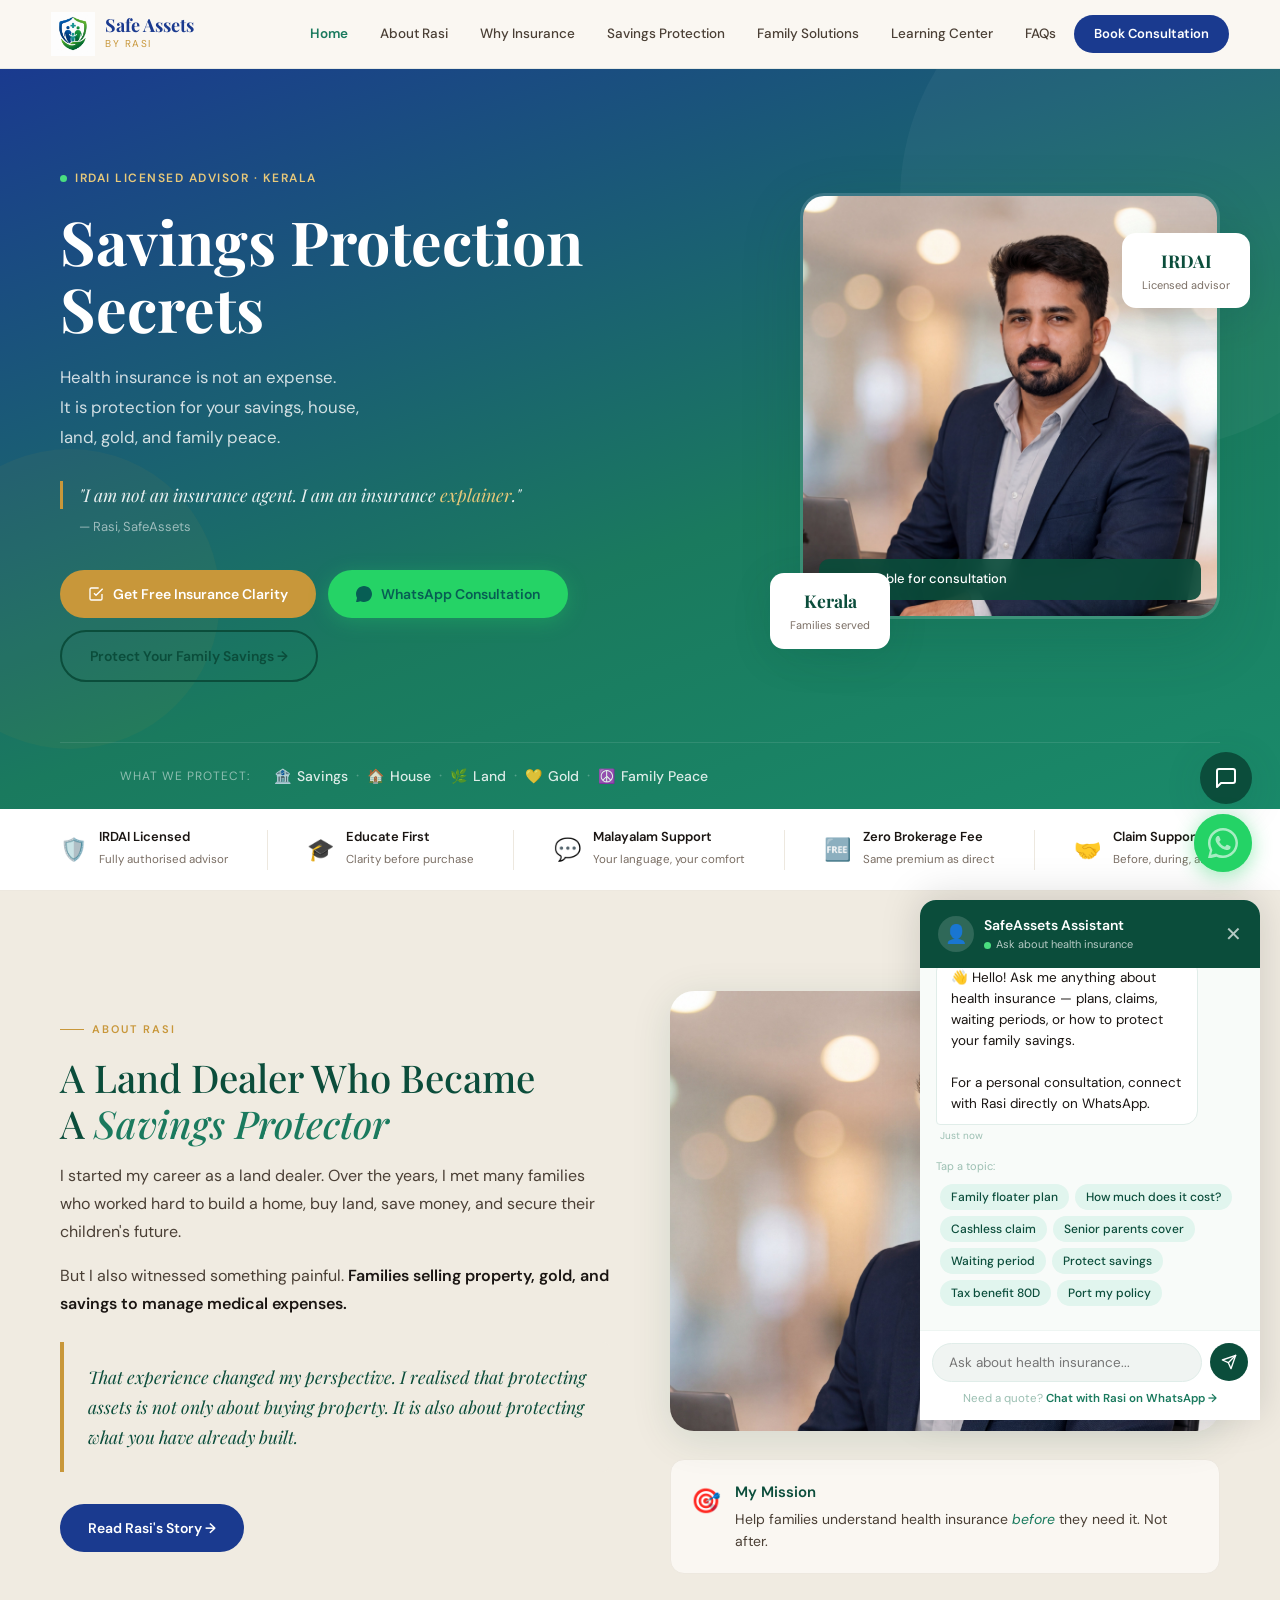
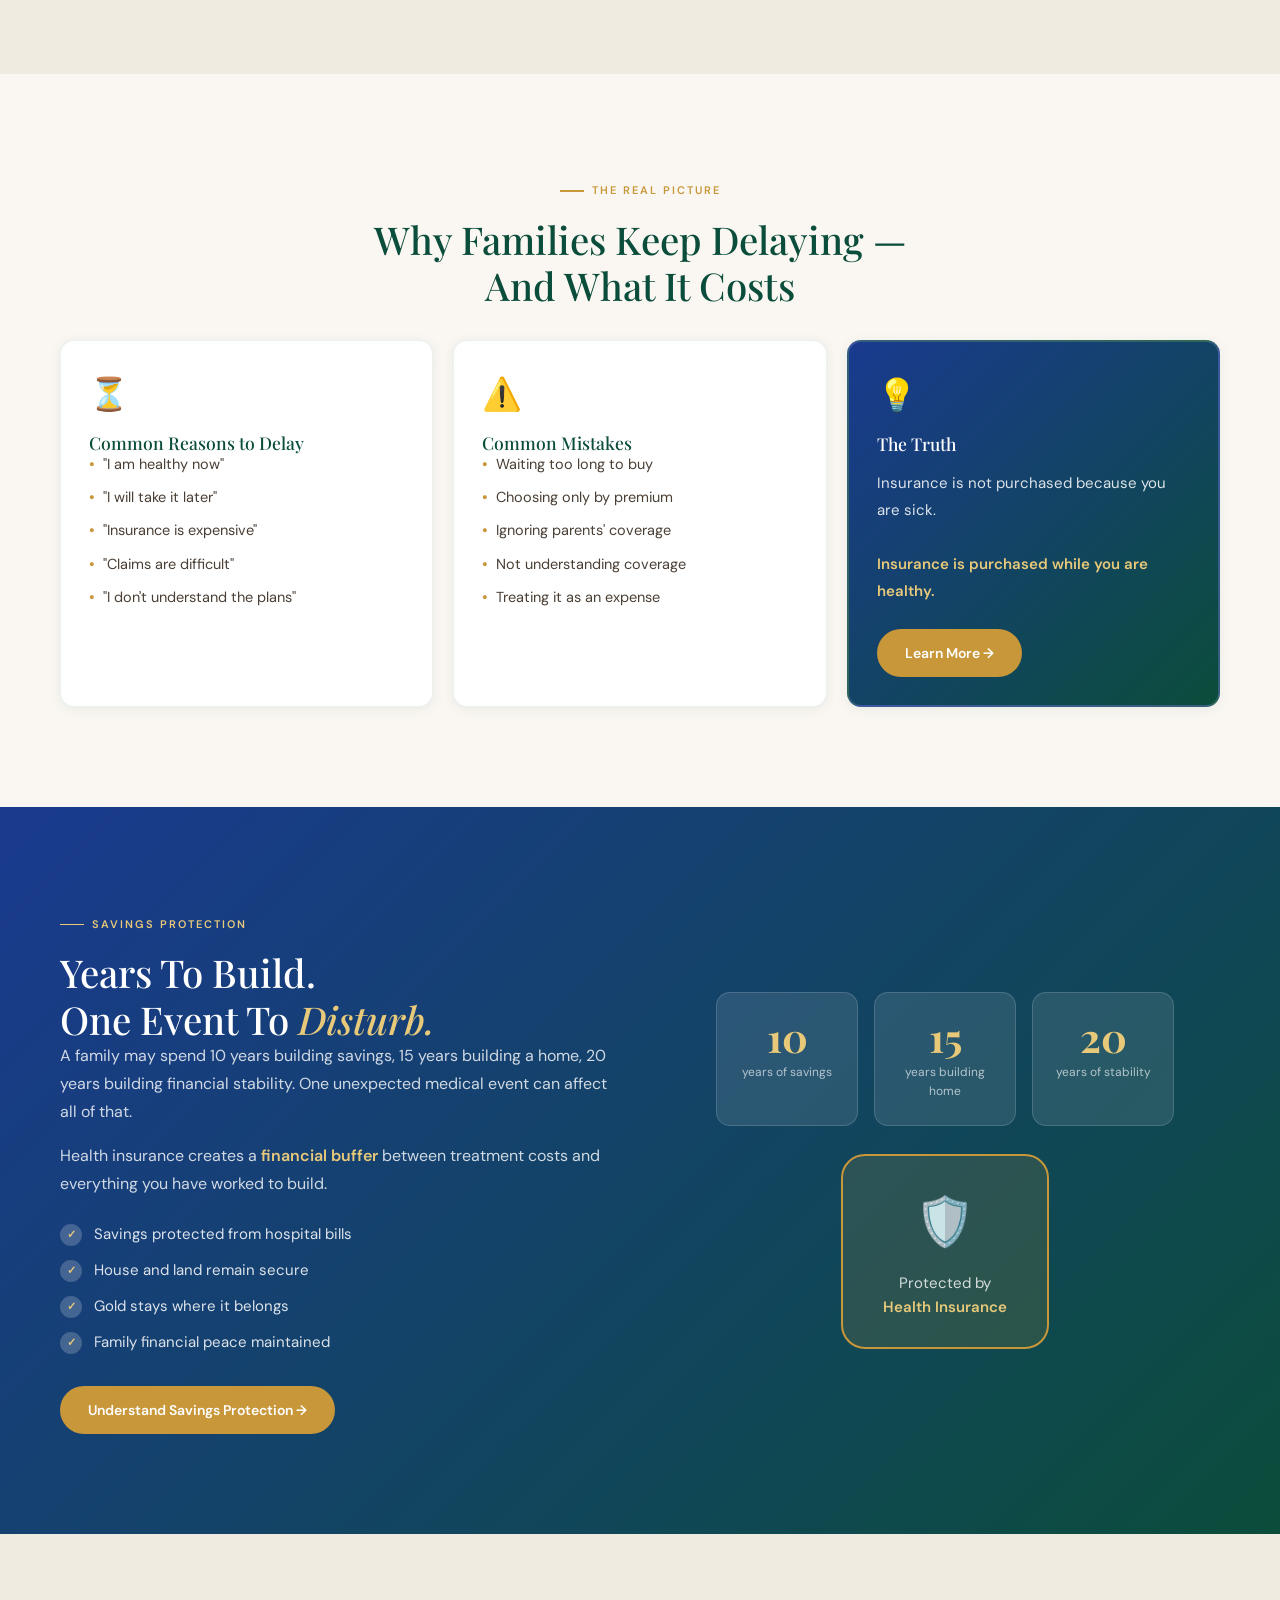
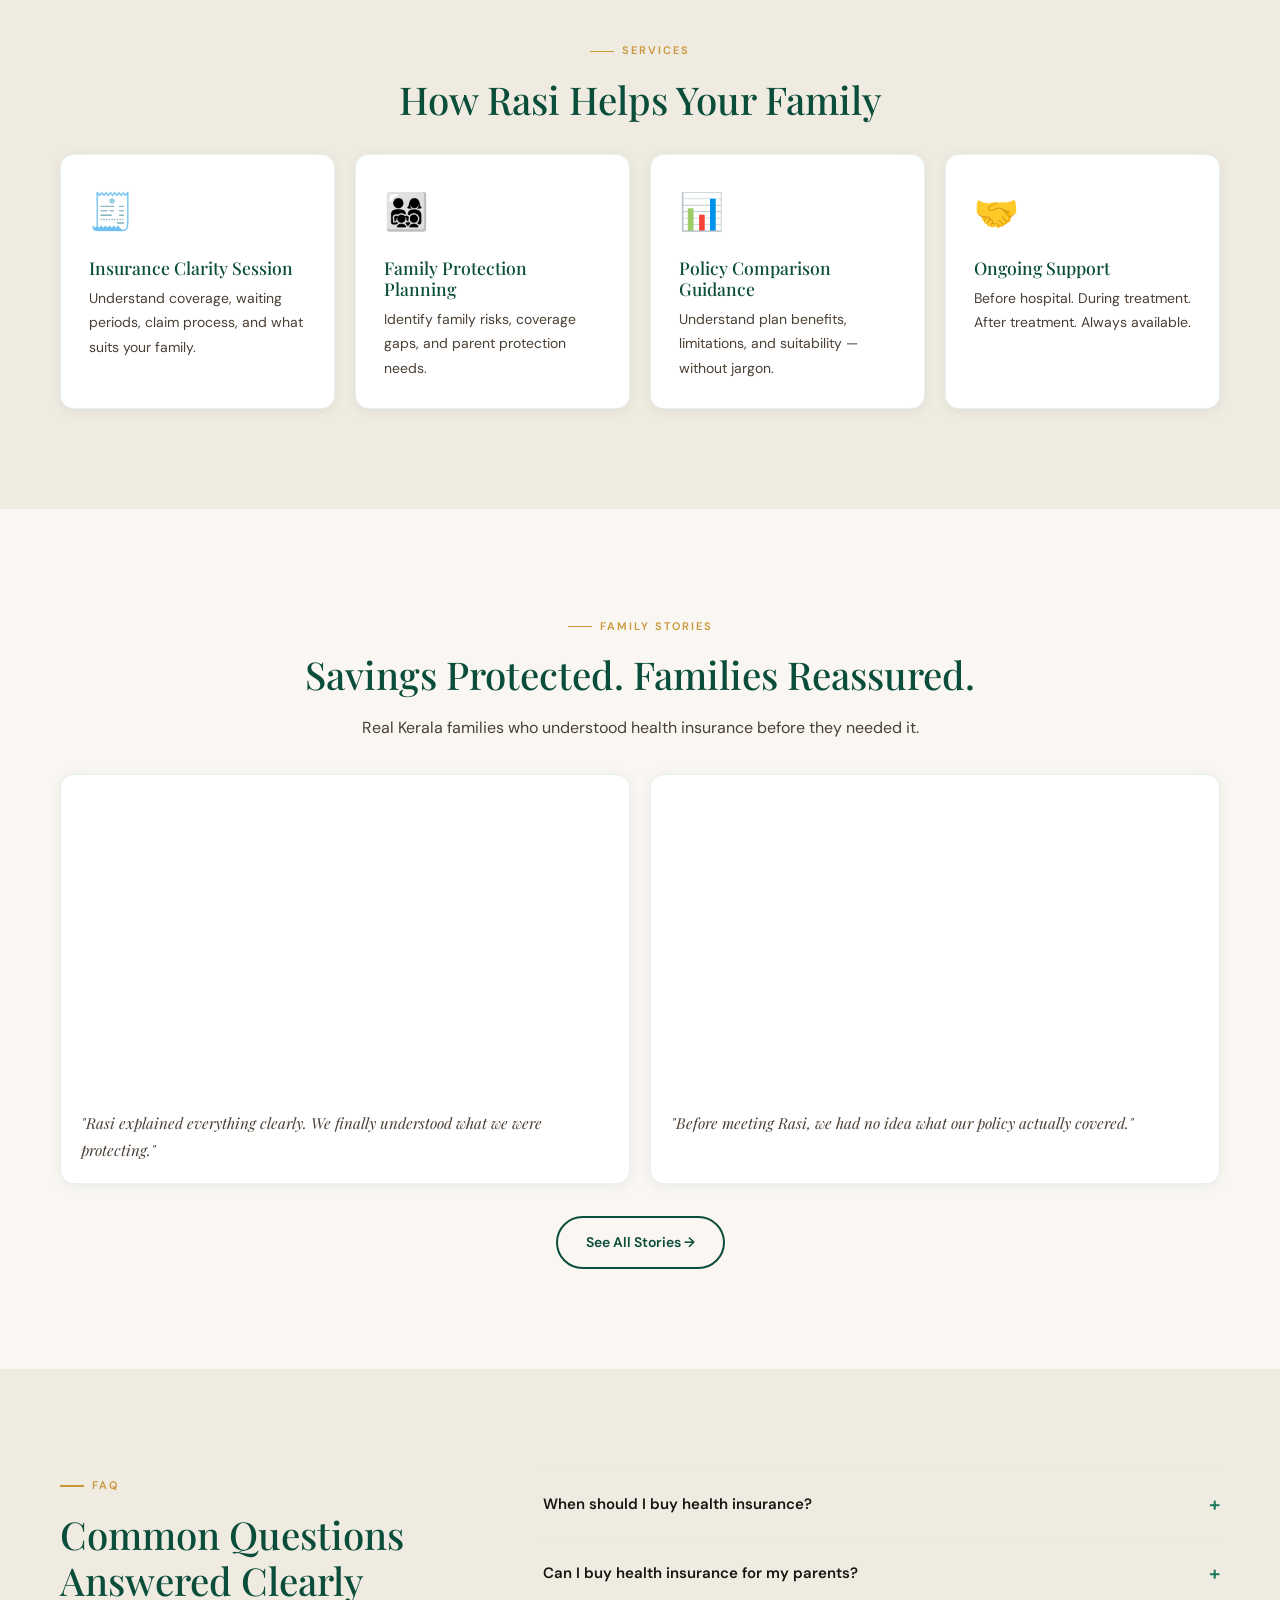
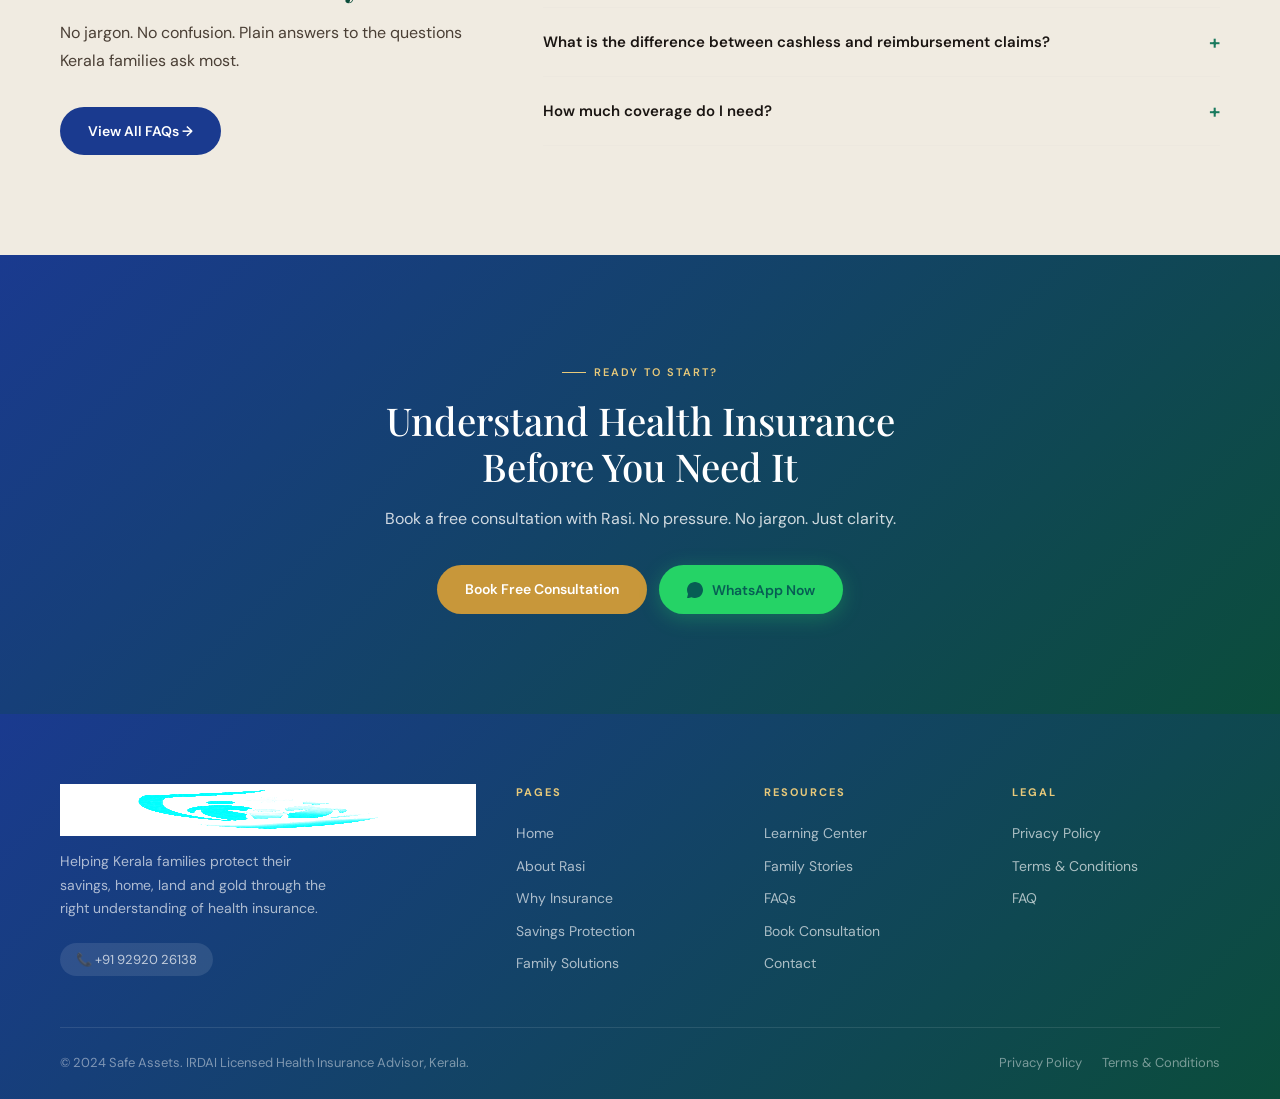
==== commit 9d303d9d: "Update hero title to 'Savings Protection Secrets'" ====
--- a/index.html
+++ b/index.html
@@ -7,9 +7,10 @@
 <meta name="description" content="Rasi, IRDAI licensed health insurance advisor in Kerala. Educating families to protect savings, home, land and gold from unexpected medical expenses.">
 <meta property="og:title" content="Safe Assets — Protect Your Family Savings">
 <meta property="og:description" content="Health insurance education and advisory for Kerala families. Understand before you need it.">
-<link rel="stylesheet" href="style.css">
-<link rel="stylesheet" href="home.css">
+
+
 <script type="application/ld+json">{"@context":"https://schema.org","@type":"InsuranceAgency","name":"Safe Assets","description":"IRDAI licensed health insurance advisor helping Kerala families protect their savings","url":"https://safeassetsofficial.com","telephone":"+919292026138","address":{"@type":"PostalAddress","addressRegion":"Kerala","addressCountry":"IN"},"knowsLanguage":["Malayalam","English"]}</script>
+<link rel="stylesheet" href="combined.css">
 </head>
 <body>
 
@@ -59,9 +60,7 @@
         IRDAI Licensed Advisor · Kerala
       </div>
       <h1 class="hero-h1">
-        Protect What You<br>
-        Worked <em>Years</em><br>
-        To Build
+        Savings Protection Secrets
       </h1>
       <p class="hero-sub">
         Health insurance is not an expense.<br>
--- a/combined.css
+++ b/combined.css
@@ -0,0 +1,560 @@
+/* ═══════════════════════════════════════════════
+   SAFE ASSETS — RASI
+   Brand: Warm trust · Kerala · Educate first
+   Palette: Deep forest green + warm ivory + gold
+   Fonts: Playfair Display + DM Sans
+═══════════════════════════════════════════════ */
+
+@import url('https://fonts.googleapis.com/css2?family=Playfair+Display:ital,wght@0,400;0,500;0,700;1,400;1,500&family=DM+Sans:wght@300;400;500;600&display=swap');
+
+:root {
+  --green-deep:   #0B4D3B;
+  --green-mid:    #1A7A5E;
+  --green-light:  #2EA87A;
+  --blue-deep:    #1A3A8F;
+  --blue-mid:     #1E54C8;
+  --blue-light:   #3A7BD5;
+  --gold:         #C8973A;
+  --gold-light:   #E8C97A;
+  --ivory:        #FAF7F2;
+  --ivory-dark:   #F0EBE1;
+  --cream:        #EDE8DF;
+  --text-dark:    #1A1512;
+  --text-mid:     #4A3F35;
+  --text-soft:    #7A6E64;
+  --white:        #FFFFFF;
+  --shadow-sm:    0 2px 12px rgba(11,77,59,0.08);
+  --shadow-md:    0 8px 40px rgba(11,77,59,0.12);
+  --shadow-lg:    0 20px 60px rgba(11,77,59,0.18);
+  --radius:       14px;
+  --radius-sm:    8px;
+  --radius-lg:    24px;
+}
+
+*, *::before, *::after { box-sizing: border-box; margin: 0; padding: 0; }
+html { font-size: 16px; scroll-behavior: smooth; }
+
+body {
+  font-family: 'DM Sans', sans-serif;
+  background: var(--ivory);
+  color: var(--text-dark);
+  line-height: 1.6;
+  overflow-x: hidden;
+}
+
+/* ── TYPOGRAPHY ── */
+h1, h2, h3, h4 {
+  font-family: 'Playfair Display', Georgia, serif;
+  line-height: 1.2;
+  color: var(--green-deep);
+}
+h1 { font-size: clamp(2rem, 5vw, 3.5rem); font-weight: 700; }
+h2 { font-size: clamp(1.6rem, 3.5vw, 2.4rem); font-weight: 500; }
+h3 { font-size: clamp(1.2rem, 2.5vw, 1.6rem); font-weight: 500; }
+h4 { font-size: 1.1rem; font-weight: 500; }
+p  { color: var(--text-mid); line-height: 1.75; }
+em { font-style: italic; color: var(--green-mid); }
+strong { font-weight: 600; color: var(--text-dark); }
+
+a { text-decoration: none; color: inherit; }
+
+/* ── NAV ── */
+.nav {
+  position: sticky; top: 0; z-index: 200;
+  background: rgba(250,247,242,0.96);
+  backdrop-filter: blur(12px);
+  border-bottom: 1px solid rgba(11,77,59,0.08);
+  padding: 0 clamp(20px, 4vw, 60px);
+}
+.nav-inner {
+  max-width: 1200px; margin: 0 auto;
+  height: 68px;
+  display: flex; align-items: center; justify-content: space-between;
+}
+.nav-logo { display: flex; align-items: center; gap: 10px; }
+.nav-logo img { height: 44px; width: auto; }
+.nav-logo-text { display: flex; flex-direction: column; }
+.nav-logo-name { font-family: 'Playfair Display', serif; font-size: 18px; font-weight: 700; color: var(--blue-deep); line-height: 1.1; }
+.nav-logo-sub { font-size: 10px; letter-spacing: 1.5px; text-transform: uppercase; color: var(--gold); }
+
+.nav-links { display: flex; align-items: center; gap: 4px; }
+.nav-link {
+  padding: 7px 14px; border-radius: var(--radius-sm);
+  font-size: 13.5px; font-weight: 500; color: var(--text-mid);
+  transition: all 0.2s; cursor: pointer; white-space: nowrap;
+}
+.nav-link:hover { background: var(--ivory-dark); color: var(--green-deep); }
+.nav-link.active { color: var(--green-mid); font-weight: 600; }
+.nav-cta {
+  background: var(--blue-deep); color: white !important;
+  padding: 9px 20px !important; border-radius: 20px !important;
+  font-weight: 600 !important; font-size: 13px !important;
+  transition: transform 0.15s, background 0.15s !important;
+}
+.nav-cta:hover { background: var(--blue-mid) !important; transform: translateY(-1px); }
+
+/* hamburger */
+.nav-hamburger { display: none; flex-direction: column; gap: 5px; cursor: pointer; padding: 8px; }
+.nav-hamburger span { width: 22px; height: 2px; background: var(--green-deep); border-radius: 2px; transition: all 0.3s; }
+.nav-mobile { display: none; flex-direction: column; background: var(--ivory); border-top: 1px solid var(--cream); padding: 16px 20px; gap: 4px; }
+.nav-mobile .nav-link { padding: 12px 16px; border-radius: var(--radius-sm); }
+.nav-mobile.open { display: flex; }
+
+/* ── SECTION WRAPPER ── */
+.section { padding: clamp(50px, 8vw, 100px) clamp(20px, 5vw, 60px); }
+.section-inner { max-width: 1200px; margin: 0 auto; }
+.section-label {
+  display: inline-flex; align-items: center; gap: 8px;
+  font-size: 11px; font-weight: 600; letter-spacing: 2px; text-transform: uppercase;
+  color: var(--gold); margin-bottom: 16px;
+}
+.section-label::before { content: ''; width: 24px; height: 1.5px; background: var(--gold); }
+
+/* ── BUTTONS ── */
+.btn {
+  display: inline-flex; align-items: center; gap: 9px;
+  font-family: 'DM Sans', sans-serif; font-size: 14px; font-weight: 600;
+  padding: 13px 28px; border-radius: 28px; border: none; cursor: pointer;
+  transition: all 0.2s; text-decoration: none; white-space: nowrap;
+}
+.btn-primary { background: var(--blue-deep); color: white; }
+.btn-primary:hover { background: var(--blue-mid); transform: translateY(-2px); box-shadow: var(--shadow-md); }
+.btn-outline { background: transparent; color: var(--green-deep); border: 2px solid var(--green-deep); }
+.btn-outline:hover { background: var(--green-deep); color: white; transform: translateY(-2px); }
+.btn-gold { background: var(--gold); color: white; }
+.btn-gold:hover { background: #B8872A; transform: translateY(-2px); box-shadow: 0 8px 24px rgba(200,151,58,0.3); }
+.btn-wa {
+  background: #25D366; color: #075E54;
+  box-shadow: 0 4px 20px rgba(37,211,102,0.3);
+}
+.btn-wa:hover { background: #1FBD5A; transform: translateY(-2px); box-shadow: 0 8px 32px rgba(37,211,102,0.4); }
+
+/* ── CARD ── */
+.card {
+  background: var(--white);
+  border-radius: var(--radius);
+  border: 1px solid rgba(11,77,59,0.08);
+  padding: 28px;
+  box-shadow: var(--shadow-sm);
+  transition: transform 0.2s, box-shadow 0.2s;
+}
+.card:hover { transform: translateY(-4px); box-shadow: var(--shadow-md); }
+
+/* ── DIVIDER ── */
+.divider { height: 1px; background: linear-gradient(90deg, transparent, var(--cream), transparent); margin: 0; }
+
+/* ── GREEN SECTION BG ── */
+.bg-green { background: linear-gradient(135deg, var(--blue-deep) 0%, var(--green-deep) 100%); }
+.bg-green h1, .bg-green h2, .bg-green h3, .bg-green h4 { color: white; }
+.bg-green p { color: rgba(255,255,255,0.8); }
+.bg-green .section-label { color: var(--gold-light); }
+.bg-green .section-label::before { background: var(--gold-light); }
+
+.bg-cream { background: var(--cream); }
+.bg-ivory { background: var(--ivory-dark); }
+
+/* ── PAGE HERO (inner pages) ── */
+.page-hero {
+  background: linear-gradient(135deg, var(--blue-deep) 0%, var(--green-mid) 100%);
+  padding: clamp(60px, 10vw, 100px) clamp(20px, 5vw, 60px) clamp(50px, 8vw, 80px);
+  position: relative; overflow: hidden;
+}
+.page-hero::before {
+  content: ''; position: absolute; top: -100px; right: -100px;
+  width: 400px; height: 400px; border-radius: 50%;
+  background: rgba(255,255,255,0.03);
+}
+.page-hero-inner { max-width: 1200px; margin: 0 auto; position: relative; z-index: 1; }
+.page-hero h1 { color: white; margin-bottom: 16px; }
+.page-hero p { color: rgba(255,255,255,0.8); font-size: 1.1rem; max-width: 640px; }
+.page-breadcrumb { display: flex; align-items: center; gap: 8px; margin-bottom: 20px; font-size: 13px; color: rgba(255,255,255,0.6); }
+.page-breadcrumb a { color: rgba(255,255,255,0.6); }
+.page-breadcrumb a:hover { color: white; }
+.page-breadcrumb span { color: rgba(255,255,255,0.35); }
+
+/* ── FOOTER ── */
+.footer {
+  background: linear-gradient(135deg, var(--blue-deep) 0%, var(--green-deep) 100%);
+  padding: clamp(40px, 6vw, 70px) clamp(20px, 5vw, 60px) 24px;
+}
+.footer-inner { max-width: 1200px; margin: 0 auto; }
+.footer-grid {
+  display: grid; grid-template-columns: 2fr 1fr 1fr 1fr;
+  gap: 40px; margin-bottom: 48px;
+}
+.footer-brand { display: flex; flex-direction: column; gap: 14px; }
+.footer-brand img { height: 52px; width: auto; filter: brightness(10); }
+.footer-brand p { color: rgba(255,255,255,0.65); font-size: 14px; line-height: 1.7; max-width: 280px; }
+.footer-col h5 { font-family: 'DM Sans', sans-serif; font-size: 11px; letter-spacing: 2px; text-transform: uppercase; color: var(--gold-light); margin-bottom: 16px; }
+.footer-col a { display: block; color: rgba(255,255,255,0.65); font-size: 14px; padding: 5px 0; transition: color 0.2s; }
+.footer-col a:hover { color: white; }
+.footer-bottom { border-top: 1px solid rgba(255,255,255,0.1); padding-top: 24px; display: flex; justify-content: space-between; align-items: center; flex-wrap: wrap; gap: 12px; }
+.footer-bottom p { color: rgba(255,255,255,0.45); font-size: 13px; }
+.footer-bottom-links { display: flex; gap: 20px; }
+.footer-bottom-links a { color: rgba(255,255,255,0.45); font-size: 13px; transition: color 0.2s; }
+.footer-bottom-links a:hover { color: white; }
+
+/* ── WA FLOAT BUTTON ── */
+.wa-float {
+  position: fixed; bottom: 28px; right: 28px; z-index: 500;
+  width: 58px; height: 58px;
+  background: #25D366; border-radius: 50%;
+  display: flex; align-items: center; justify-content: center;
+  box-shadow: 0 4px 20px rgba(37,211,102,0.45);
+  cursor: pointer; transition: transform 0.2s, box-shadow 0.2s;
+  text-decoration: none;
+}
+.wa-float:hover { transform: scale(1.1); box-shadow: 0 8px 32px rgba(37,211,102,0.55); }
+.wa-float svg { width: 30px; height: 30px; fill: white; }
+.wa-float-pulse {
+  position: absolute; width: 100%; height: 100%;
+  border-radius: 50%; background: rgba(37,211,102,0.4);
+  animation: wa-pulse 2.5s infinite;
+}
+@keyframes wa-pulse {
+  0% { transform: scale(1); opacity: 0.7; }
+  70% { transform: scale(1.5); opacity: 0; }
+  100% { transform: scale(1.5); opacity: 0; }
+}
+
+/* ── TICK LIST ── */
+.tick-list { list-style: none; display: flex; flex-direction: column; gap: 12px; }
+.tick-list li { display: flex; align-items: flex-start; gap: 12px; color: var(--text-mid); font-size: 15px; line-height: 1.6; }
+.tick-list li::before {
+  content: '✓'; flex-shrink: 0;
+  width: 22px; height: 22px;
+  background: var(--green-deep); color: white;
+  border-radius: 50%; display: flex; align-items: center; justify-content: center;
+  font-size: 11px; font-weight: 700; margin-top: 2px;
+}
+.tick-list.gold li::before { background: var(--gold); }
+.tick-list.white li { color: rgba(255,255,255,0.85); }
+.tick-list.white li::before { background: rgba(255,255,255,0.2); color: var(--gold-light); }
+
+/* ── QUOTE BLOCK ── */
+.quote-block {
+  border-left: 4px solid var(--gold);
+  padding: 20px 24px;
+  background: var(--ivory-dark);
+  border-radius: 0 var(--radius-sm) var(--radius-sm) 0;
+  font-family: 'Playfair Display', serif;
+  font-size: 1.1rem; font-style: italic;
+  color: var(--green-deep);
+  line-height: 1.7;
+}
+
+/* ── ANIMATIONS ── */
+@keyframes fadeUp {
+  from { opacity: 0; transform: translateY(24px); }
+  to   { opacity: 1; transform: translateY(0); }
+}
+.fade-up { animation: fadeUp 0.7s ease both; }
+.fade-up-1 { animation-delay: 0.1s; }
+.fade-up-2 { animation-delay: 0.2s; }
+.fade-up-3 { animation-delay: 0.3s; }
+.fade-up-4 { animation-delay: 0.4s; }
+
+/* ── RESPONSIVE ── */
+@media (max-width: 900px) {
+  .nav-links { display: none; }
+  .nav-hamburger { display: flex; }
+  .footer-grid { grid-template-columns: 1fr 1fr; gap: 32px; }
+}
+@media (max-width: 600px) {
+  .footer-grid { grid-template-columns: 1fr; }
+  .footer-bottom { flex-direction: column; text-align: center; }
+}
+
+/* ── UTILS ── */
+.text-center { text-align: center; }
+.text-gold { color: var(--gold) !important; }
+.text-green { color: var(--green-mid) !important; }
+.mt-8  { margin-top: 8px; }
+.mt-16 { margin-top: 16px; }
+.mt-24 { margin-top: 24px; }
+.mt-32 { margin-top: 32px; }
+.mt-48 { margin-top: 48px; }
+.mb-8  { margin-bottom: 8px; }
+.mb-16 { margin-bottom: 16px; }
+.mb-24 { margin-bottom: 24px; }
+.mb-32 { margin-bottom: 32px; }
+.gap-grid { display: grid; gap: 20px; }
+.grid-2 { grid-template-columns: repeat(2,1fr); }
+.grid-3 { grid-template-columns: repeat(3,1fr); }
+.grid-4 { grid-template-columns: repeat(4,1fr); }
+@media (max-width: 900px) { .grid-3, .grid-4 { grid-template-columns: repeat(2,1fr); } }
+@media (max-width: 600px) { .grid-2, .grid-3, .grid-4 { grid-template-columns: 1fr; } }
+
+/* ── CHAT WIDGET (shared) ── */
+.chat-fab {
+  position: fixed; bottom: 96px; right: 28px; z-index: 490;
+  width: 52px; height: 52px;
+  background: var(--green-deep); border-radius: 50%;
+  display: flex; align-items: center; justify-content: center;
+  box-shadow: var(--shadow-md); cursor: pointer;
+  border: none; transition: transform 0.2s;
+}
+.chat-fab:hover { transform: scale(1.08); }
+.chat-fab svg { width: 24px; height: 24px; stroke: white; fill: none; }
+
+.chat-panel {
+  position: fixed; bottom: 0; right: 20px; z-index: 480;
+  width: 340px; max-height: 520px;
+  background: white; border-radius: 16px 16px 0 0;
+  box-shadow: 0 -4px 40px rgba(0,0,0,0.15);
+  display: flex; flex-direction: column;
+  transform: translateY(100%); transition: transform 0.35s cubic-bezier(0.34,1.3,0.64,1);
+}
+.chat-panel.open { transform: translateY(0); }
+.chat-panel-head {
+  background: var(--green-deep); border-radius: 16px 16px 0 0;
+  padding: 14px 18px; display: flex; align-items: center; justify-content: space-between;
+}
+.chat-panel-head-left { display: flex; align-items: center; gap: 10px; }
+.chat-panel-head-avatar {
+  width: 36px; height: 36px; border-radius: 50%;
+  background: rgba(255,255,255,0.15);
+  display: flex; align-items: center; justify-content: center; font-size: 18px;
+}
+.chat-panel-head-name { font-size: 14px; font-weight: 600; color: white; }
+.chat-panel-head-status { font-size: 11px; color: rgba(255,255,255,0.7); display: flex; align-items: center; gap: 5px; }
+.online-dot { width: 7px; height: 7px; background: #4ADE80; border-radius: 50%; }
+.chat-close-btn { background: none; border: none; color: rgba(255,255,255,0.7); cursor: pointer; font-size: 20px; line-height: 1; }
+.chat-msgs { flex: 1; overflow-y: auto; padding: 16px; background: #F8FBF9; display: flex; flex-direction: column; gap: 10px; }
+.chat-msg { display: flex; flex-direction: column; }
+.chat-msg.bot { align-items: flex-start; }
+.chat-msg.user { align-items: flex-end; }
+.chat-bubble {
+  max-width: 85%; padding: 10px 14px; border-radius: 14px;
+  font-size: 13.5px; line-height: 1.55;
+}
+.bot .chat-bubble { background: white; color: var(--text-dark); border: 1px solid #E0EDE9; border-bottom-left-radius: 4px; }
+.user .chat-bubble { background: var(--green-deep); color: white; border-bottom-right-radius: 4px; }
+.chat-time { font-size: 10px; color: #9BBFB2; margin-top: 3px; padding: 0 4px; }
+.chat-sugg { display: flex; flex-wrap: wrap; gap: 6px; padding: 0 4px; }
+.chat-sugg-btn {
+  background: #E1F5EE; border: 1.5px solid #9FE1CB;
+  color: var(--green-deep); font-size: 12px; font-weight: 500;
+  padding: 5px 11px; border-radius: 20px; cursor: pointer;
+  font-family: 'DM Sans', sans-serif; transition: all 0.15s; border: none;
+}
+.chat-sugg-btn:hover { background: var(--green-light); color: white; }
+.chat-input-area { padding: 12px; border-top: 1px solid #EEF5F2; background: white; }
+.chat-input-row { display: flex; gap: 8px; }
+.chat-input {
+  flex: 1; background: #F0F4F2; border: 1.5px solid #E0EDE9;
+  border-radius: 20px; padding: 10px 16px;
+  font-family: 'DM Sans', sans-serif; font-size: 13.5px; color: var(--text-dark);
+  outline: none; transition: border-color 0.2s;
+}
+.chat-input:focus { border-color: var(--green-mid); }
+.chat-send {
+  width: 38px; height: 38px; background: var(--green-deep);
+  border: none; border-radius: 50%; display: flex; align-items: center; justify-content: center;
+  cursor: pointer; transition: transform 0.15s;
+}
+.chat-send:hover { transform: scale(1.08); }
+.chat-send svg { width: 16px; height: 16px; }
+.chat-wa-cta { margin-top: 8px; text-align: center; font-size: 11.5px; color: #9BBFB2; }
+.chat-wa-cta button { background: none; border: none; color: var(--green-mid); font-size: 11.5px; font-weight: 600; cursor: pointer; font-family: 'DM Sans', sans-serif; }
+.typing-dots { display: flex; gap: 4px; padding: 4px 0; }
+.typing-dots span { width: 7px; height: 7px; background: #9BBFB2; border-radius: 50%; animation: tdot 1.2s infinite; }
+.typing-dots span:nth-child(2) { animation-delay: 0.2s; }
+.typing-dots span:nth-child(3) { animation-delay: 0.4s; }
+@keyframes tdot { 0%,80%,100%{transform:translateY(0)} 40%{transform:translateY(-6px)} }
+.chat-wa-redirect {
+  display: inline-flex; align-items: center; gap: 6px;
+  background: #25D366; color: #075E54; font-size: 12px; font-weight: 700;
+  padding: 7px 14px; border-radius: 20px; border: none; cursor: pointer;
+  margin-top: 8px; font-family: 'DM Sans', sans-serif;
+}
+/* HOME PAGE CSS */
+
+/* ── HERO ── */
+.hero {
+  background: linear-gradient(160deg, var(--blue-deep) 0%, var(--green-mid) 60%, #1A8A6A 100%);
+  position: relative; overflow: hidden;
+  padding: clamp(60px,10vw,100px) clamp(20px,5vw,60px) 0;
+}
+.hero::before {
+  content:''; position:absolute; top:-120px; right:-120px;
+  width:500px; height:500px; border-radius:50%;
+  background: rgba(255,255,255,0.04);
+}
+.hero::after {
+  content:''; position:absolute; bottom:60px; left:-80px;
+  width:300px; height:300px; border-radius:50%;
+  background: rgba(200,151,58,0.06);
+}
+.hero-inner {
+  max-width: 1200px; margin: 0 auto;
+  display: grid; grid-template-columns: 1fr 420px;
+  gap: 60px; align-items: center;
+  position: relative; z-index: 1;
+}
+.hero-eyebrow {
+  display: flex; align-items: center; gap: 8px;
+  font-size: 12px; letter-spacing: 1.5px; text-transform: uppercase;
+  color: var(--gold-light); margin-bottom: 20px; font-weight: 600;
+}
+.hero-h1 {
+  font-size: clamp(2.4rem, 5.5vw, 3.8rem);
+  color: white; line-height: 1.1;
+  margin-bottom: 20px;
+}
+.hero-h1 em { color: var(--gold-light); font-style: italic; }
+.hero-sub {
+  font-size: 1.05rem; color: rgba(255,255,255,0.8);
+  line-height: 1.8; margin-bottom: 28px;
+}
+.hero-trust-msg { margin-bottom: 32px; }
+.hero-trust-quote {
+  font-family: 'Playfair Display', serif;
+  font-style: italic; font-size: 1.1rem;
+  color: rgba(255,255,255,0.9); line-height: 1.6;
+  border-left: 3px solid var(--gold);
+  padding-left: 16px;
+}
+.hero-trust-quote em { color: var(--gold-light); }
+.hero-trust-name { font-size: 13px; color: rgba(255,255,255,0.55); margin-top: 8px; padding-left: 19px; }
+.hero-btns { display: flex; flex-wrap: wrap; gap: 12px; }
+
+/* Hero photo frame */
+.hero-card-stack { position: relative; padding-bottom: 40px; }
+.hero-photo-frame {
+  position: relative;
+  border-radius: var(--radius-lg);
+  overflow: hidden;
+  border: 3px solid rgba(255,255,255,0.15);
+  box-shadow: var(--shadow-lg);
+}
+.hero-photo { width: 100%; height: 420px; object-fit: cover; object-position: top; display: block; }
+.hero-photo-badge {
+  position: absolute; bottom: 16px; left: 16px; right: 16px;
+  background: rgba(11,77,59,0.9); backdrop-filter: blur(8px);
+  color: white; font-size: 13px; font-weight: 500;
+  padding: 10px 16px; border-radius: 10px;
+  display: flex; align-items: center; gap: 8px;
+}
+.badge-dot { width: 8px; height: 8px; background: #4ADE80; border-radius: 50%; flex-shrink:0; animation: pulse-dot 2s infinite; }
+@keyframes pulse-dot { 0%,100%{opacity:1;transform:scale(1)} 50%{opacity:0.6;transform:scale(0.8)} }
+.hero-stat-card {
+  position: absolute;
+  background: white; border-radius: var(--radius);
+  padding: 14px 20px; box-shadow: var(--shadow-md);
+  text-align: center; min-width: 110px;
+}
+.hero-stat-1 { bottom: 10px; left: -30px; }
+.hero-stat-2 { top: 40px; right: -30px; }
+.hero-stat-num { font-family: 'Playfair Display', serif; font-size: 1.1rem; font-weight: 700; color: var(--green-deep); }
+.hero-stat-label { font-size: 11px; color: var(--text-soft); margin-top: 2px; }
+
+/* Assets strip */
+.hero-assets-protected {
+  border-top: 1px solid rgba(255,255,255,0.1);
+  margin-top: 60px; position: relative; z-index: 1;
+}
+.hero-assets-inner {
+  max-width: 1200px; margin: 0 auto;
+  padding: 20px clamp(20px,5vw,60px);
+  display: flex; align-items: center; gap: 24px; flex-wrap: wrap;
+}
+.hero-assets-label { font-size: 12px; color: rgba(255,255,255,0.5); letter-spacing: 1px; text-transform: uppercase; white-space: nowrap; }
+.hero-assets-list { display: flex; align-items: center; gap: 8px; flex-wrap: wrap; }
+.hero-asset { display: flex; align-items: center; gap: 6px; color: rgba(255,255,255,0.85); font-size: 14px; font-weight: 500; }
+.hero-asset-sep { color: rgba(255,255,255,0.25); }
+
+/* ── TRUST STRIP ── */
+.trust-strip { background: white; border-bottom: 1px solid var(--cream); padding: 20px clamp(20px,5vw,60px); }
+.trust-strip-inner {
+  max-width: 1200px; margin: 0 auto;
+  display: flex; align-items: center; justify-content: space-between;
+  flex-wrap: wrap; gap: 20px;
+}
+.trust-item-strip { display: flex; align-items: center; gap: 12px; }
+.trust-icon { font-size: 22px; }
+.trust-item-strip strong { display: block; font-size: 13px; color: var(--text-dark); line-height: 1.2; }
+.trust-item-strip span { font-size: 11.5px; color: var(--text-soft); }
+.trust-sep-v { width: 1px; height: 40px; background: var(--cream); }
+@media (max-width: 900px) { .trust-sep-v { display: none; } .trust-strip-inner { justify-content: center; } }
+
+/* ── ABOUT PREVIEW ── */
+.about-preview-grid { display: grid; grid-template-columns: 1fr 1fr; gap: 60px; align-items: center; }
+.about-preview-photo { width: 100%; border-radius: var(--radius-lg); box-shadow: var(--shadow-md); object-fit: cover; height: 440px; object-position: top; }
+.about-preview-mission {
+  display: flex; align-items: flex-start; gap: 14px;
+  background: var(--ivory); border-radius: var(--radius);
+  padding: 20px; margin-top: 20px;
+  border: 1px solid var(--cream);
+}
+.mission-icon { font-size: 24px; flex-shrink: 0; margin-top: 2px; }
+.about-preview-mission strong { display: block; color: var(--green-deep); margin-bottom: 4px; font-size: 15px; }
+.about-preview-mission p { font-size: 14px; line-height: 1.6; }
+@media (max-width: 768px) { .about-preview-grid { grid-template-columns: 1fr; } }
+
+/* ── WHY GRID ── */
+.why-card { display: flex; flex-direction: column; }
+.why-card-icon { font-size: 32px; margin-bottom: 12px; }
+.why-list { list-style: none; display: flex; flex-direction: column; gap: 10px; margin-top: 0; }
+.why-list li { display: flex; align-items: flex-start; gap: 8px; color: var(--text-mid); font-size: 14.5px; }
+.why-list li::before { content: '•'; color: var(--gold); flex-shrink: 0; font-weight: 700; }
+.why-truth { border: 2px solid rgba(255,255,255,0.15) !important; }
+.why-truth-text { font-size: 15px; line-height: 1.8; color: rgba(255,255,255,0.85); }
+
+/* ── SAVINGS SECTION ── */
+.savings-grid { display: grid; grid-template-columns: 1fr 1fr; gap: 60px; align-items: center; }
+.savings-visual { display: flex; flex-direction: column; gap: 20px; align-items: center; }
+.savings-timeline { display: flex; gap: 16px; flex-wrap: wrap; justify-content: center; }
+.savings-step {
+  background: rgba(255,255,255,0.1); border: 1px solid rgba(255,255,255,0.15);
+  border-radius: var(--radius); padding: 24px 20px; text-align: center; flex: 1; min-width: 110px;
+}
+.savings-step-num { font-family: 'Playfair Display', serif; font-size: 2.5rem; font-weight: 700; color: var(--gold-light); line-height: 1; }
+.savings-step-label { font-size: 12px; color: rgba(255,255,255,0.65); margin-top: 6px; }
+.savings-shield {
+  background: rgba(200,151,58,0.15); border: 2px solid var(--gold);
+  border-radius: var(--radius-lg); padding: 28px 40px;
+  text-align: center; margin-top: 8px;
+}
+.savings-shield-icon { font-size: 48px; margin-bottom: 10px; }
+.savings-shield-text { color: rgba(255,255,255,0.8); font-size: 15px; line-height: 1.6; }
+.savings-shield-text strong { color: var(--gold-light); }
+@media (max-width: 768px) { .savings-grid { grid-template-columns: 1fr; } }
+
+/* ── SERVICE CARDS ── */
+.service-card { display: flex; flex-direction: column; text-decoration: none; }
+.service-card:hover { border-color: var(--green-mid); }
+.service-icon { font-size: 36px; margin-bottom: 16px; }
+.service-card h4 { color: var(--green-deep); margin-bottom: 8px; }
+.service-card p { font-size: 14px; }
+
+/* ── STORY CARDS ── */
+.story-card { padding: 0; overflow: hidden; }
+.story-video-wrap { position: relative; padding-bottom: 56.25%; height: 0; overflow: hidden; }
+.story-video-wrap iframe { position: absolute; top: 0; left: 0; width: 100%; height: 100%; }
+.story-caption { padding: 0 20px 20px; font-style: italic; color: var(--text-mid); font-family: 'Playfair Display', serif; font-size: 0.95rem; }
+
+/* ── FAQ PREVIEW ── */
+.faq-preview-grid { display: grid; grid-template-columns: 1fr 1.6fr; gap: 60px; align-items: start; }
+.faq-preview-list { display: flex; flex-direction: column; gap: 0; }
+.faq-preview-item {
+  border-bottom: 1px solid var(--cream); padding: 18px 0;
+  cursor: pointer; transition: all 0.2s;
+}
+.faq-preview-item:first-child { border-top: 1px solid var(--cream); }
+.faq-preview-q {
+  font-weight: 600; color: var(--text-dark); font-size: 15px;
+  display: flex; justify-content: space-between; align-items: center;
+}
+.faq-preview-q::after { content: '+'; color: var(--green-mid); font-size: 20px; transition: transform 0.2s; }
+.faq-preview-item.open .faq-preview-q::after { transform: rotate(45deg); }
+.faq-preview-a {
+  display: none; font-size: 14.5px; color: var(--text-mid);
+  line-height: 1.7; margin-top: 12px; padding-right: 20px;
+}
+@media (max-width: 768px) { .faq-preview-grid { grid-template-columns: 1fr; } }
+
+@media (max-width: 900px) {
+  .hero-inner { grid-template-columns: 1fr; }
+  .hero-right { display: none; }
+}
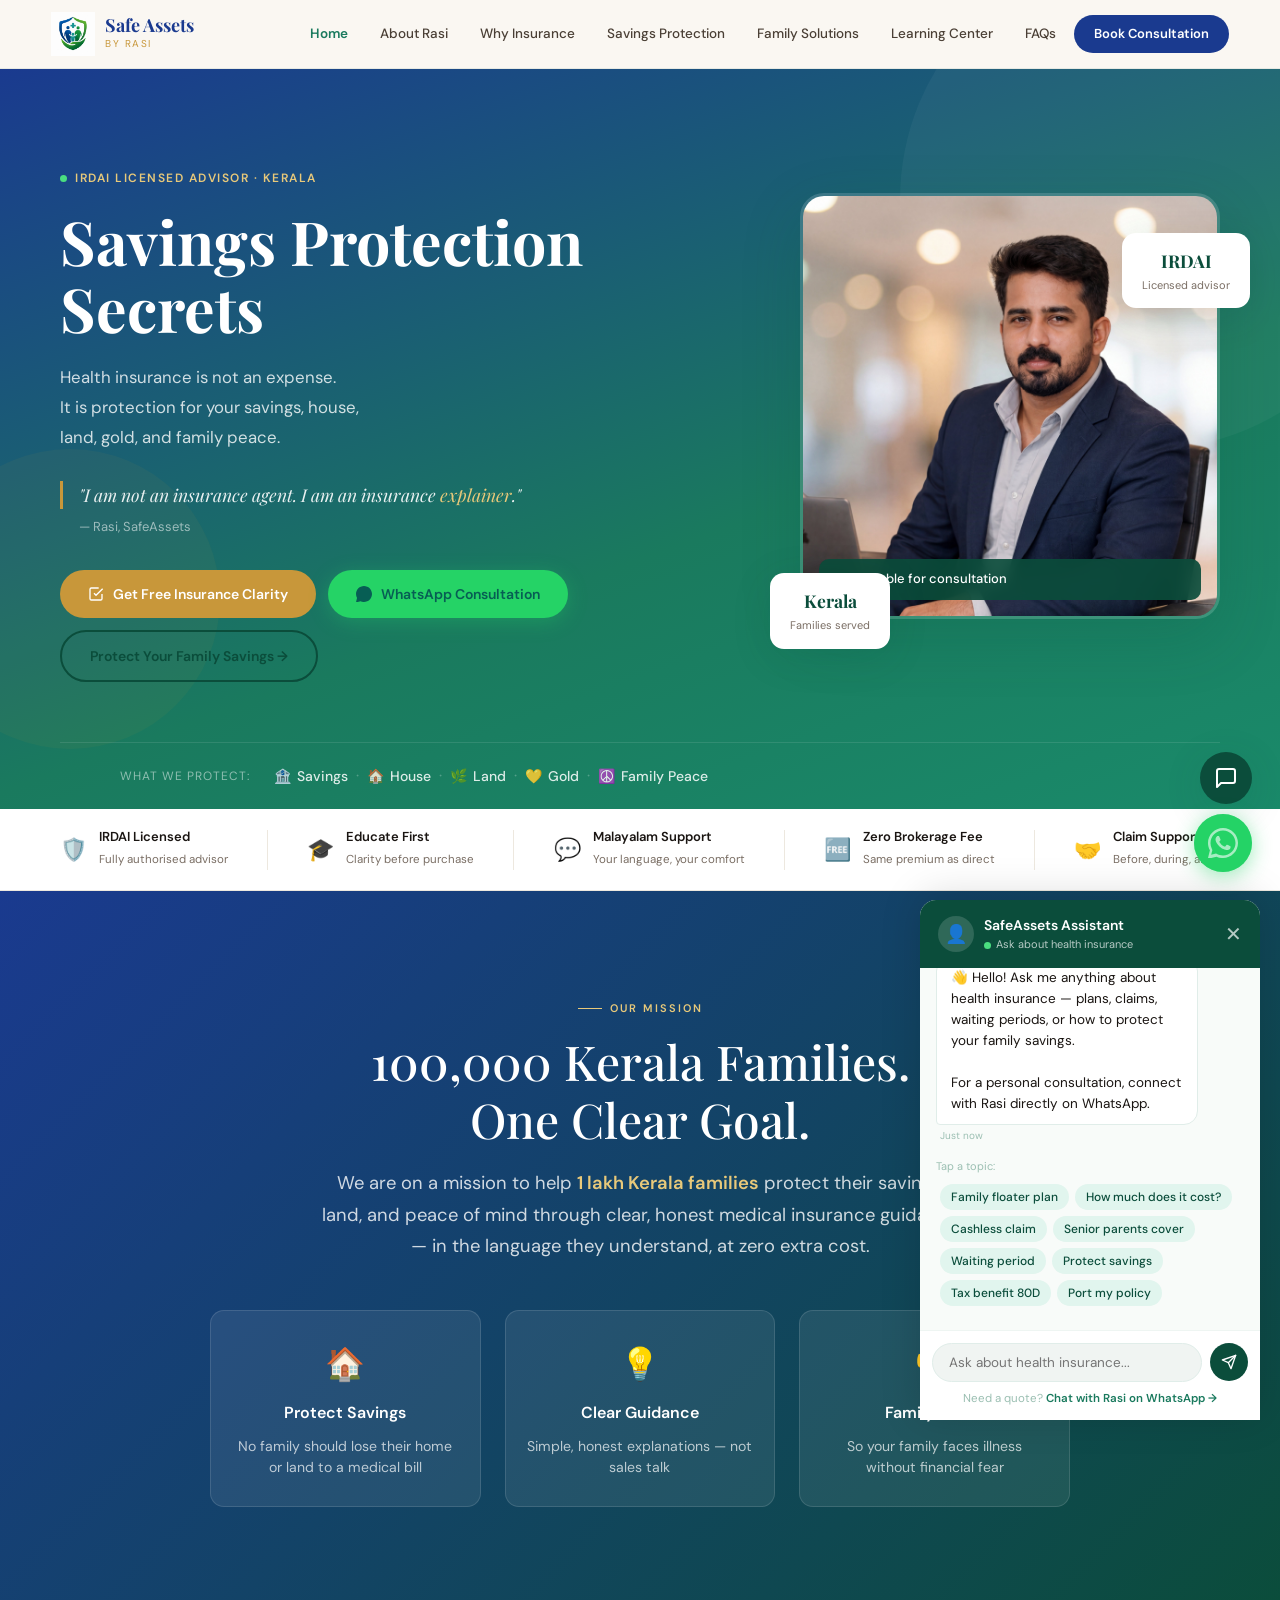
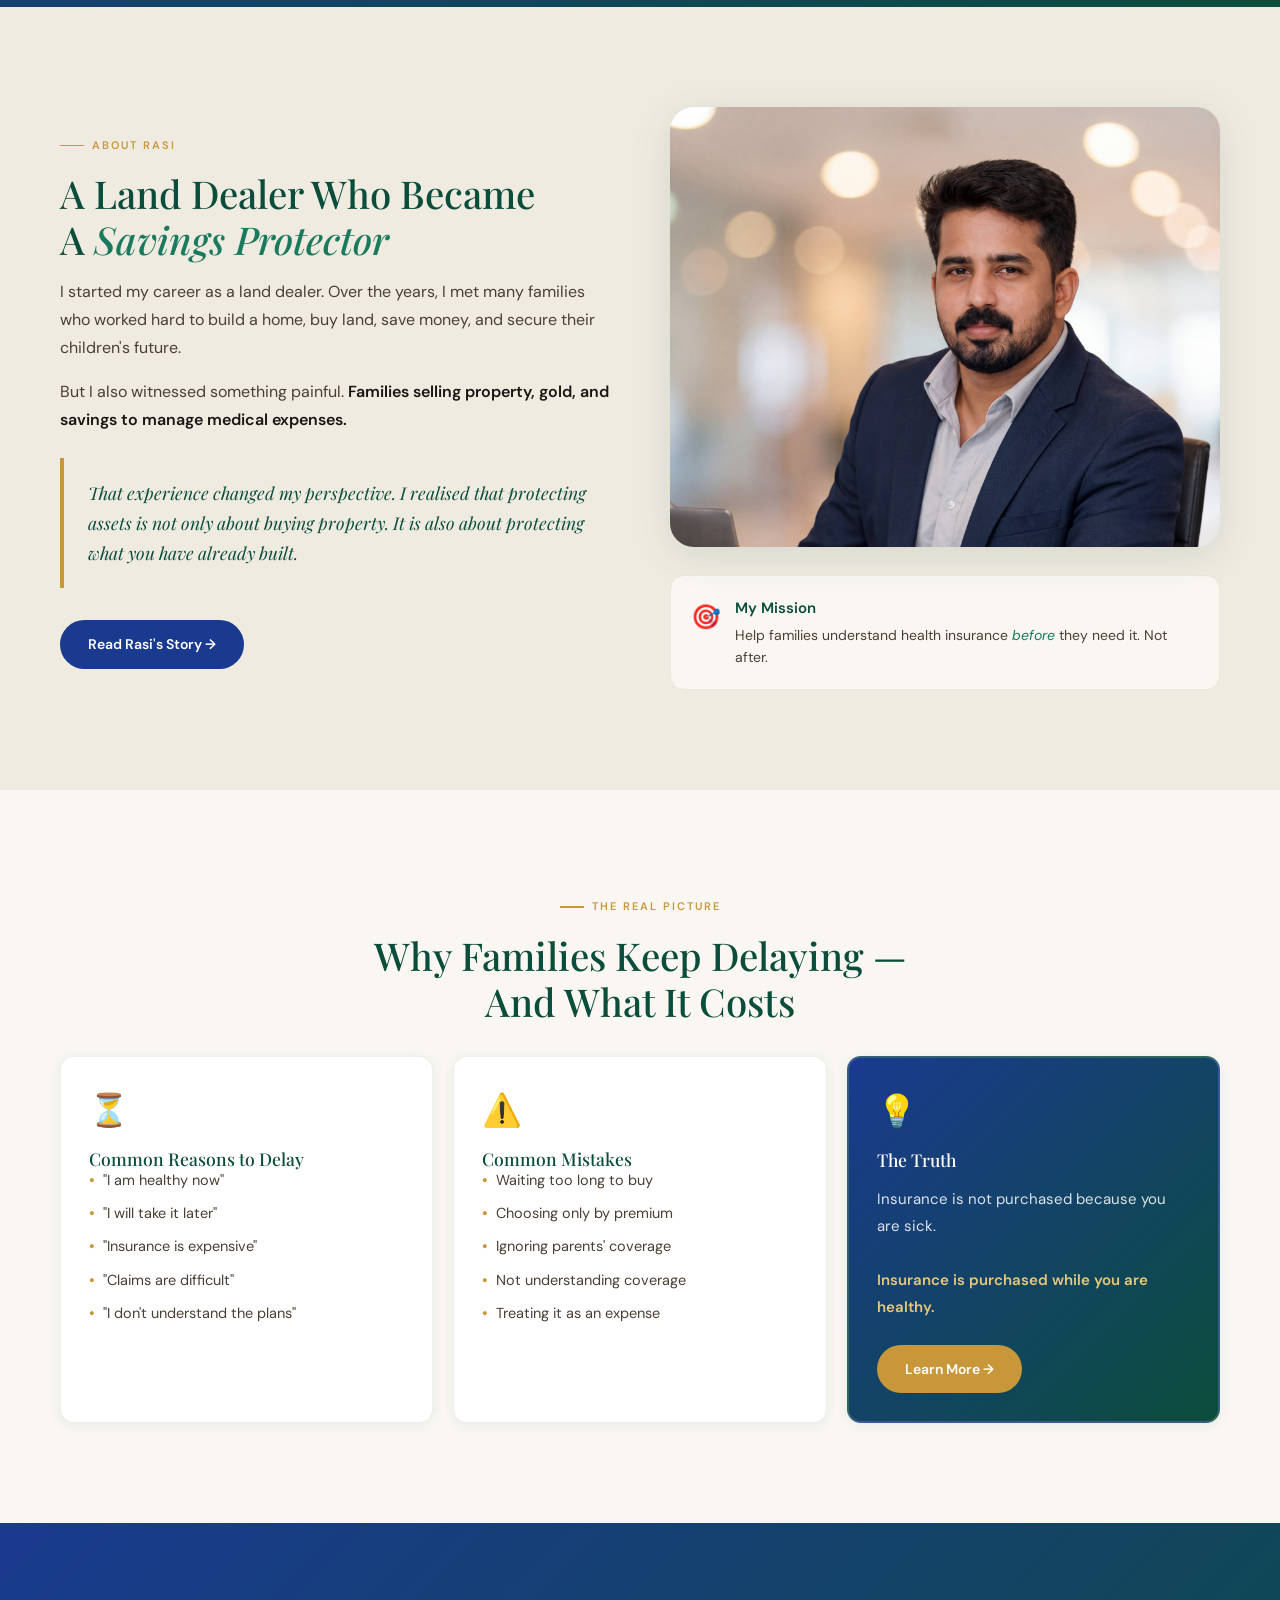
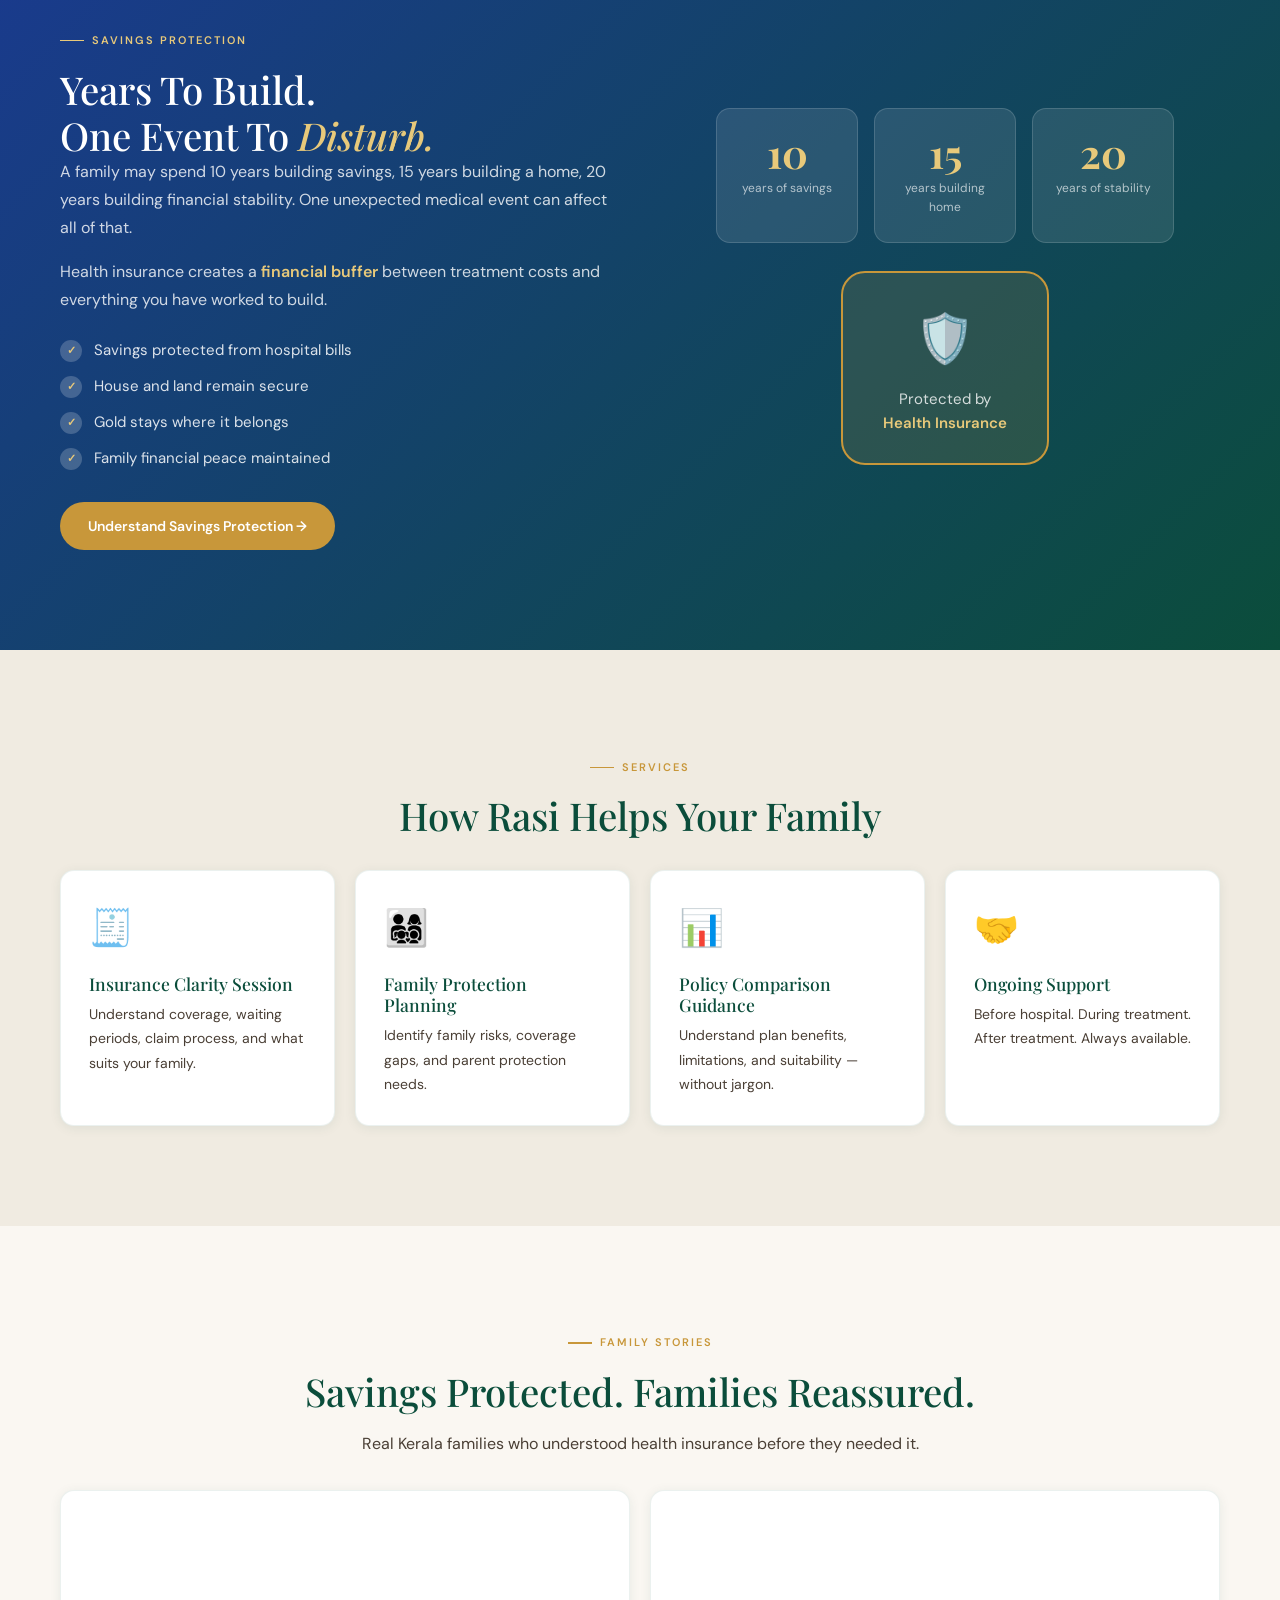
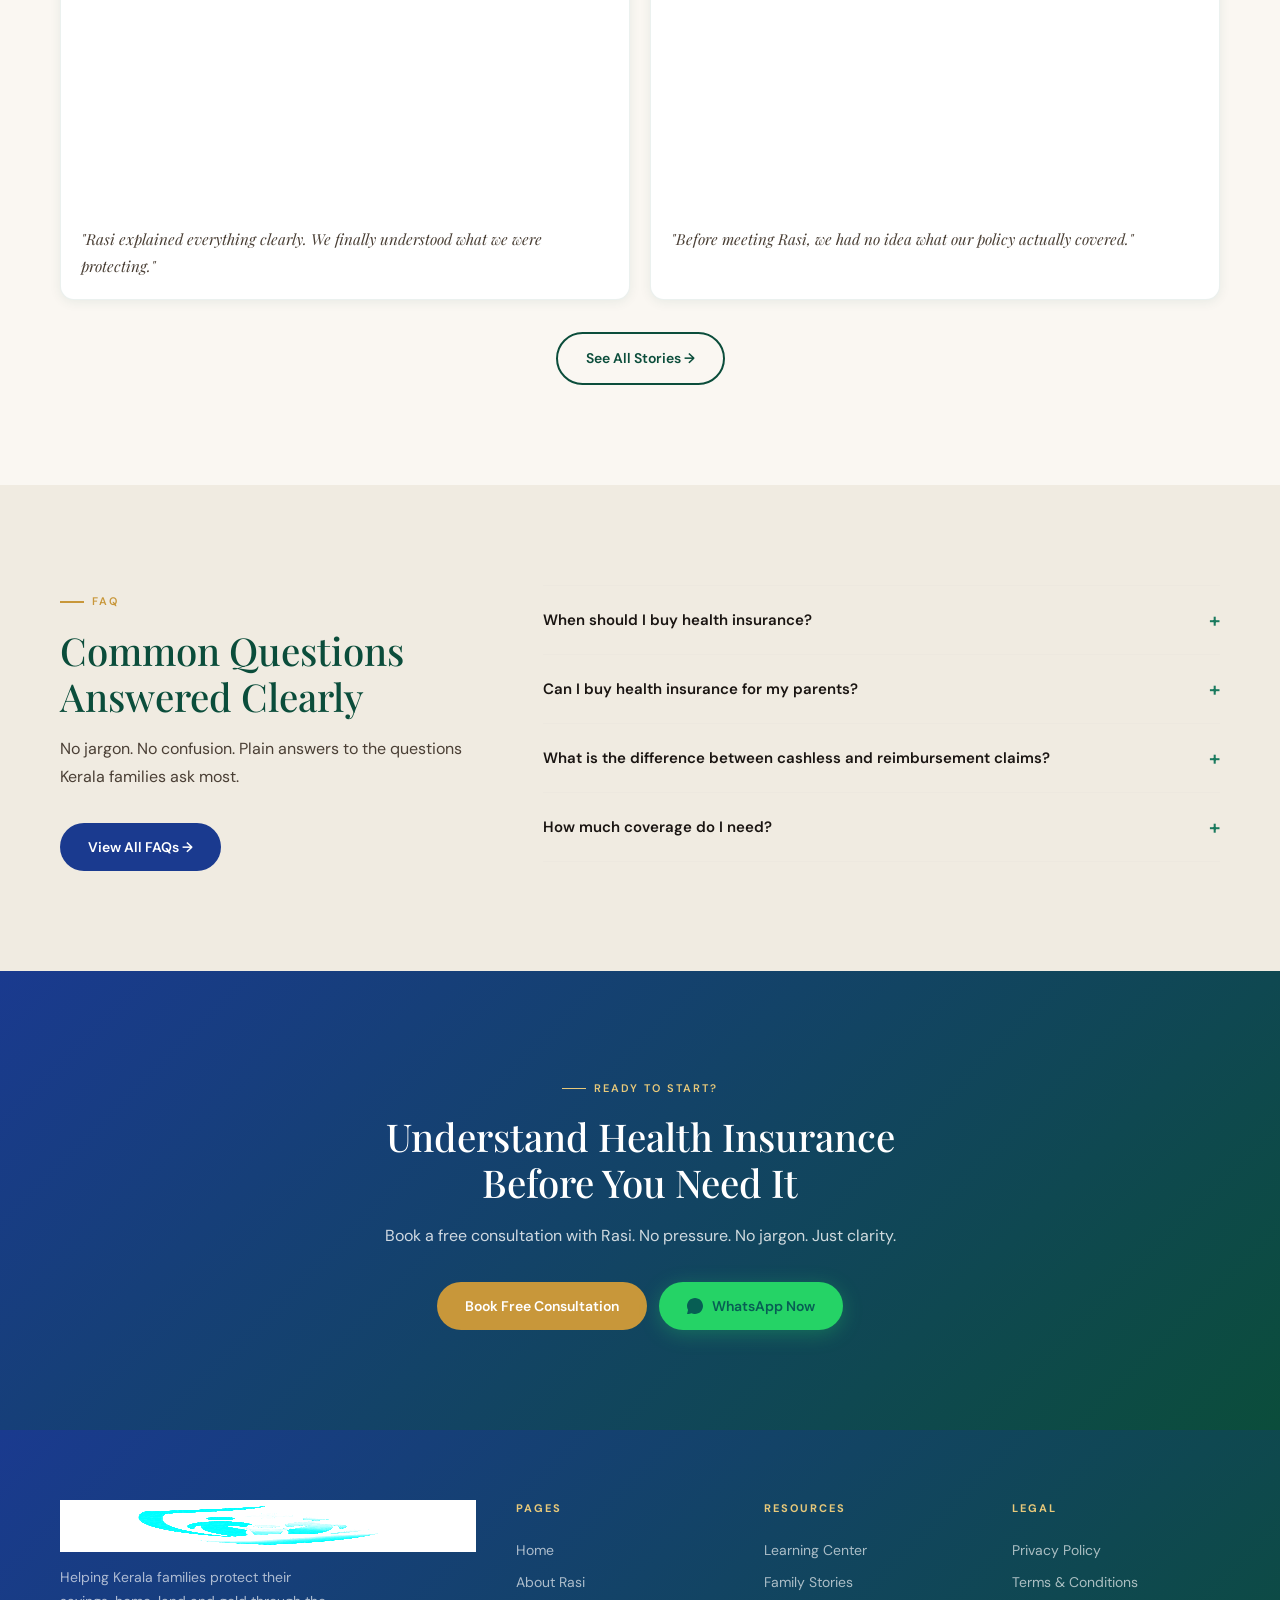
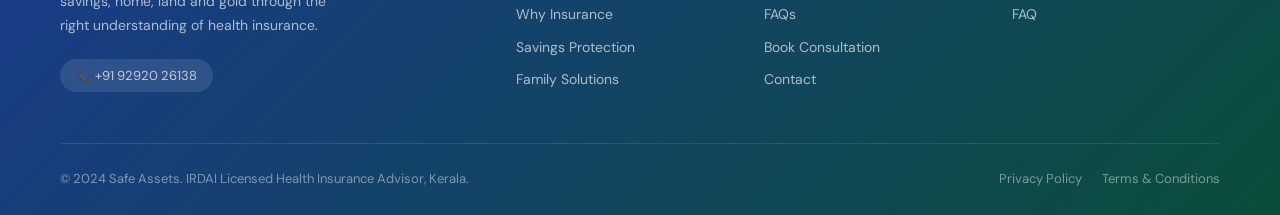
==== commit a283e108: "Add mission section — 100,000 Kerala families goal" ====
--- a/index.html
+++ b/index.html
@@ -154,6 +154,36 @@
     </div>
   </div>
 </div>
+
+<!-- ═══ MISSION ═══ -->
+<section class="section mission-section bg-green">
+  <div class="section-inner">
+    <div class="mission-wrap">
+      <div class="section-label">Our Mission</div>
+      <h2 class="mission-headline">100,000 Kerala Families.<br>One Clear Goal.</h2>
+      <p class="mission-body">
+        We are on a mission to help <strong>1 lakh Kerala families</strong> protect their savings, land, and peace of mind through clear, honest medical insurance guidance — in the language they understand, at zero extra cost.
+      </p>
+      <div class="mission-pillars">
+        <div class="mission-pillar">
+          <div class="mission-pillar-icon">🏠</div>
+          <strong>Protect Savings</strong>
+          <span>No family should lose their home or land to a medical bill</span>
+        </div>
+        <div class="mission-pillar">
+          <div class="mission-pillar-icon">💡</div>
+          <strong>Clear Guidance</strong>
+          <span>Simple, honest explanations — not sales talk</span>
+        </div>
+        <div class="mission-pillar">
+          <div class="mission-pillar-icon">🤝</div>
+          <strong>Family Peace</strong>
+          <span>So your family faces illness without financial fear</span>
+        </div>
+      </div>
+    </div>
+  </div>
+</section>
 
 <!-- ═══ ABOUT RASI PREVIEW ═══ -->
 <section class="section bg-ivory">
--- a/combined.css
+++ b/combined.css
@@ -368,6 +368,43 @@
   padding: 7px 14px; border-radius: 20px; border: none; cursor: pointer;
   margin-top: 8px; font-family: 'DM Sans', sans-serif;
 }
+/* ── MISSION SECTION ── */
+.mission-section { text-align: center; }
+.mission-wrap { max-width: 860px; margin: 0 auto; }
+.mission-headline {
+  font-size: clamp(2rem, 5vw, 3rem);
+  color: white;
+  margin-bottom: 20px;
+  line-height: 1.2;
+}
+.mission-body {
+  font-size: 1.15rem;
+  color: rgba(255,255,255,0.88);
+  max-width: 640px;
+  margin: 0 auto 48px;
+  line-height: 1.7;
+}
+.mission-body strong { color: var(--gold-light); }
+.mission-pillars {
+  display: grid;
+  grid-template-columns: repeat(3, 1fr);
+  gap: 24px;
+  margin-top: 16px;
+}
+.mission-pillar {
+  background: rgba(255,255,255,0.08);
+  border: 1px solid rgba(255,255,255,0.12);
+  border-radius: var(--radius);
+  padding: 28px 20px;
+  display: flex; flex-direction: column; align-items: center; gap: 10px;
+}
+.mission-pillar-icon { font-size: 2rem; }
+.mission-pillar strong { color: white; font-size: 1rem; }
+.mission-pillar span { color: rgba(255,255,255,0.7); font-size: 0.88rem; line-height: 1.5; }
+@media (max-width: 640px) {
+  .mission-pillars { grid-template-columns: 1fr; }
+}
+
 /* HOME PAGE CSS */
 
 /* ── HERO ── */
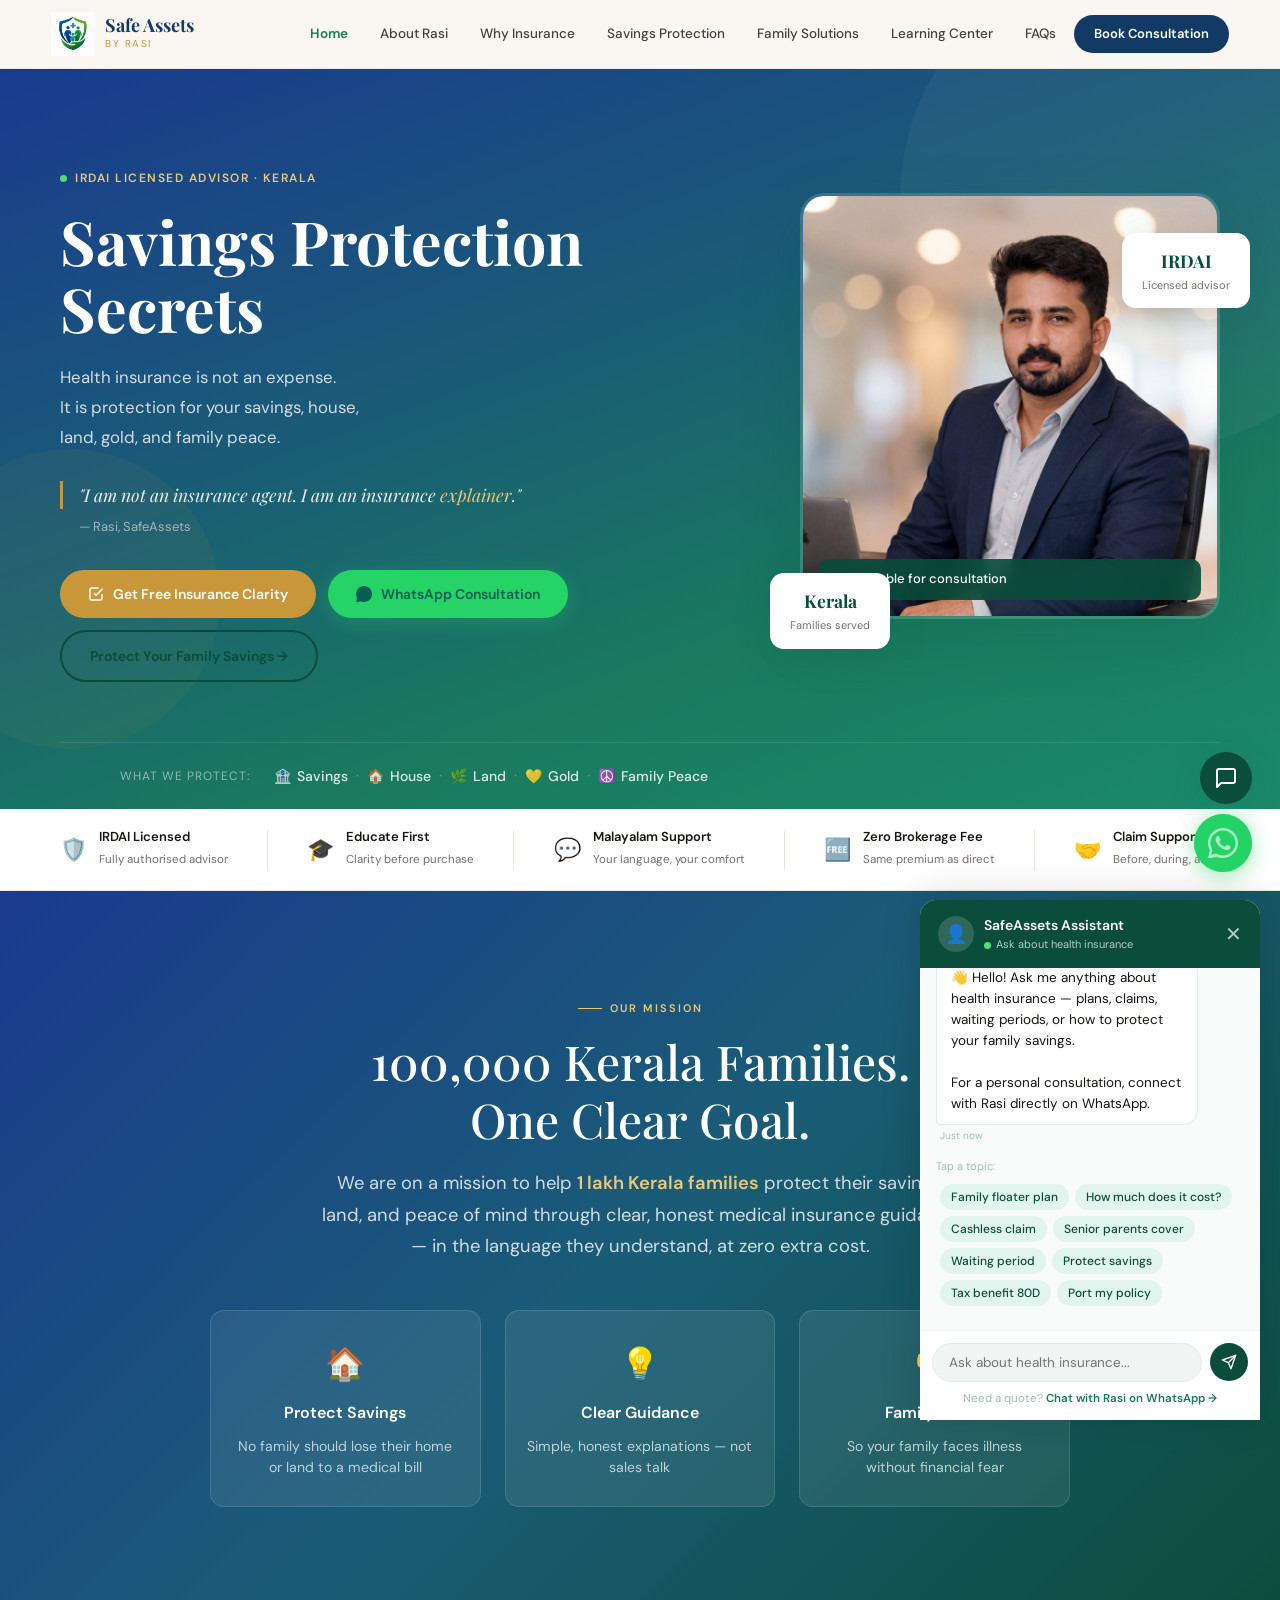
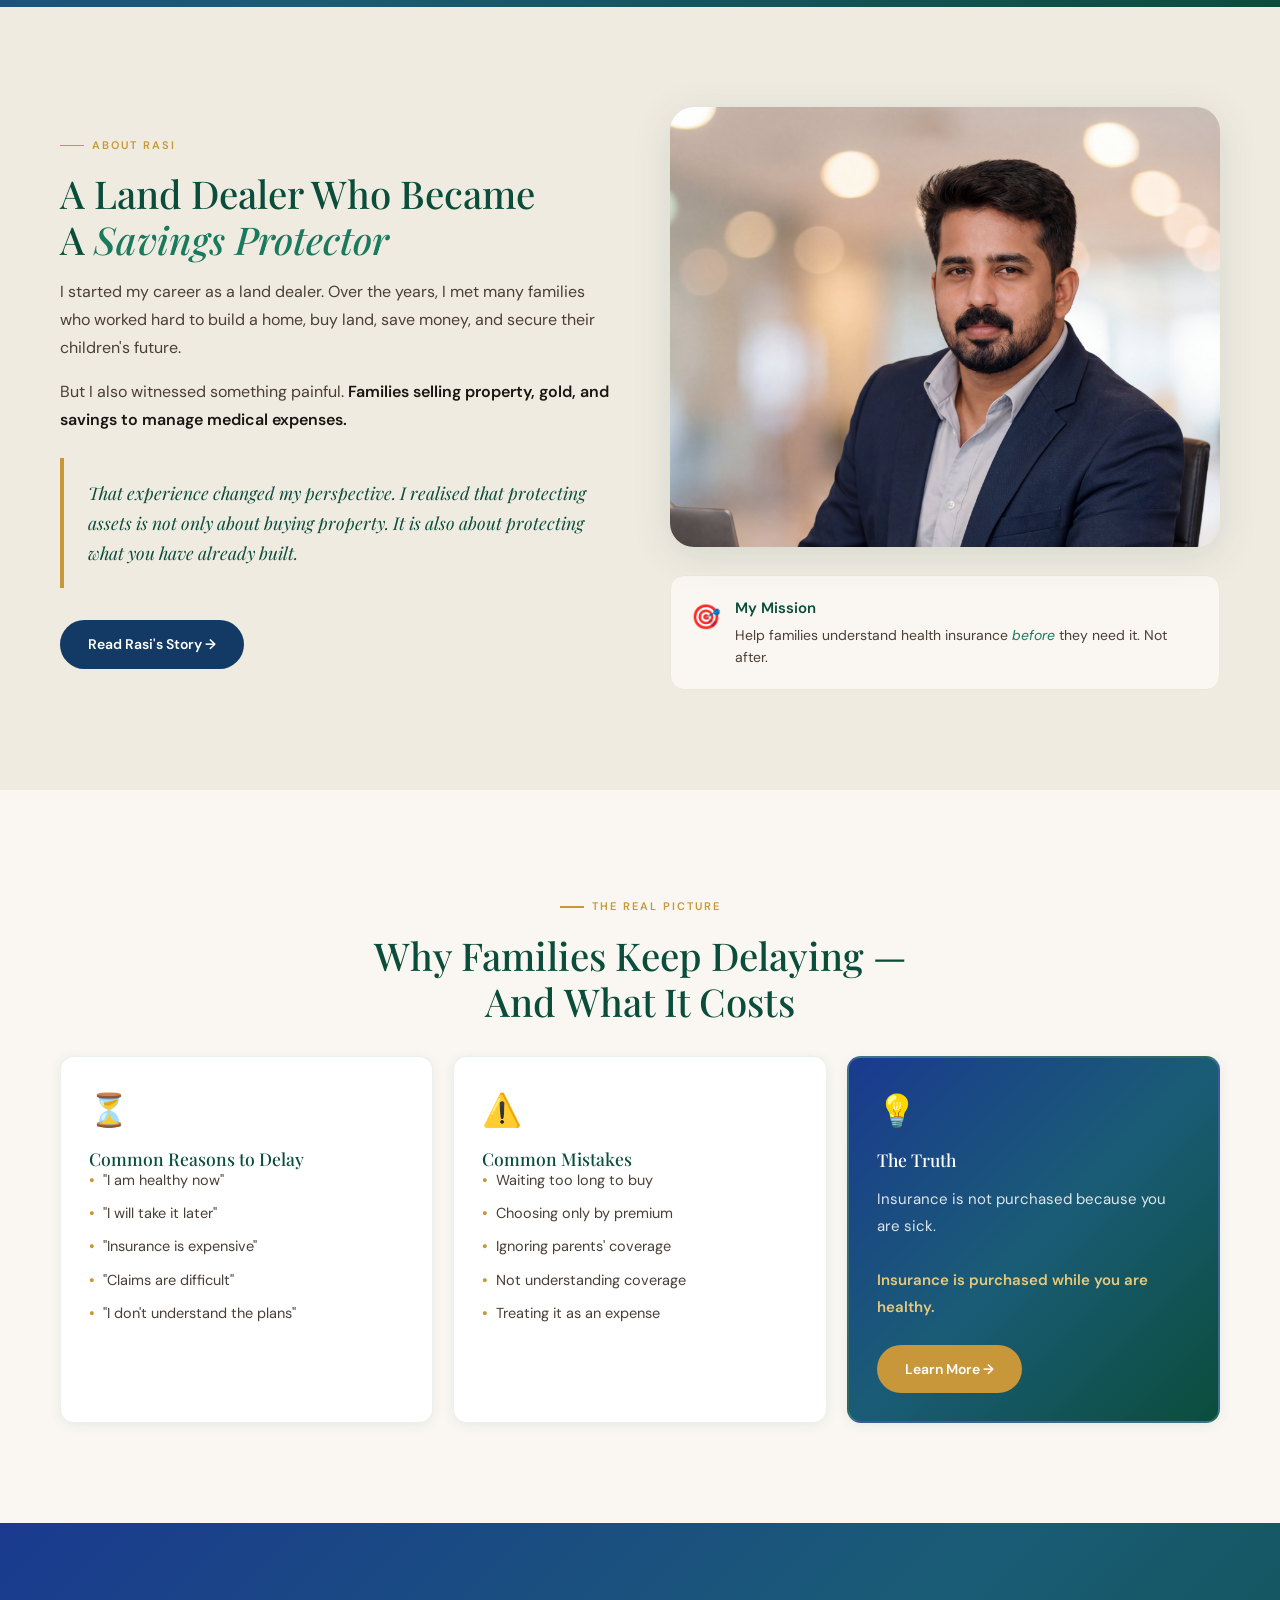
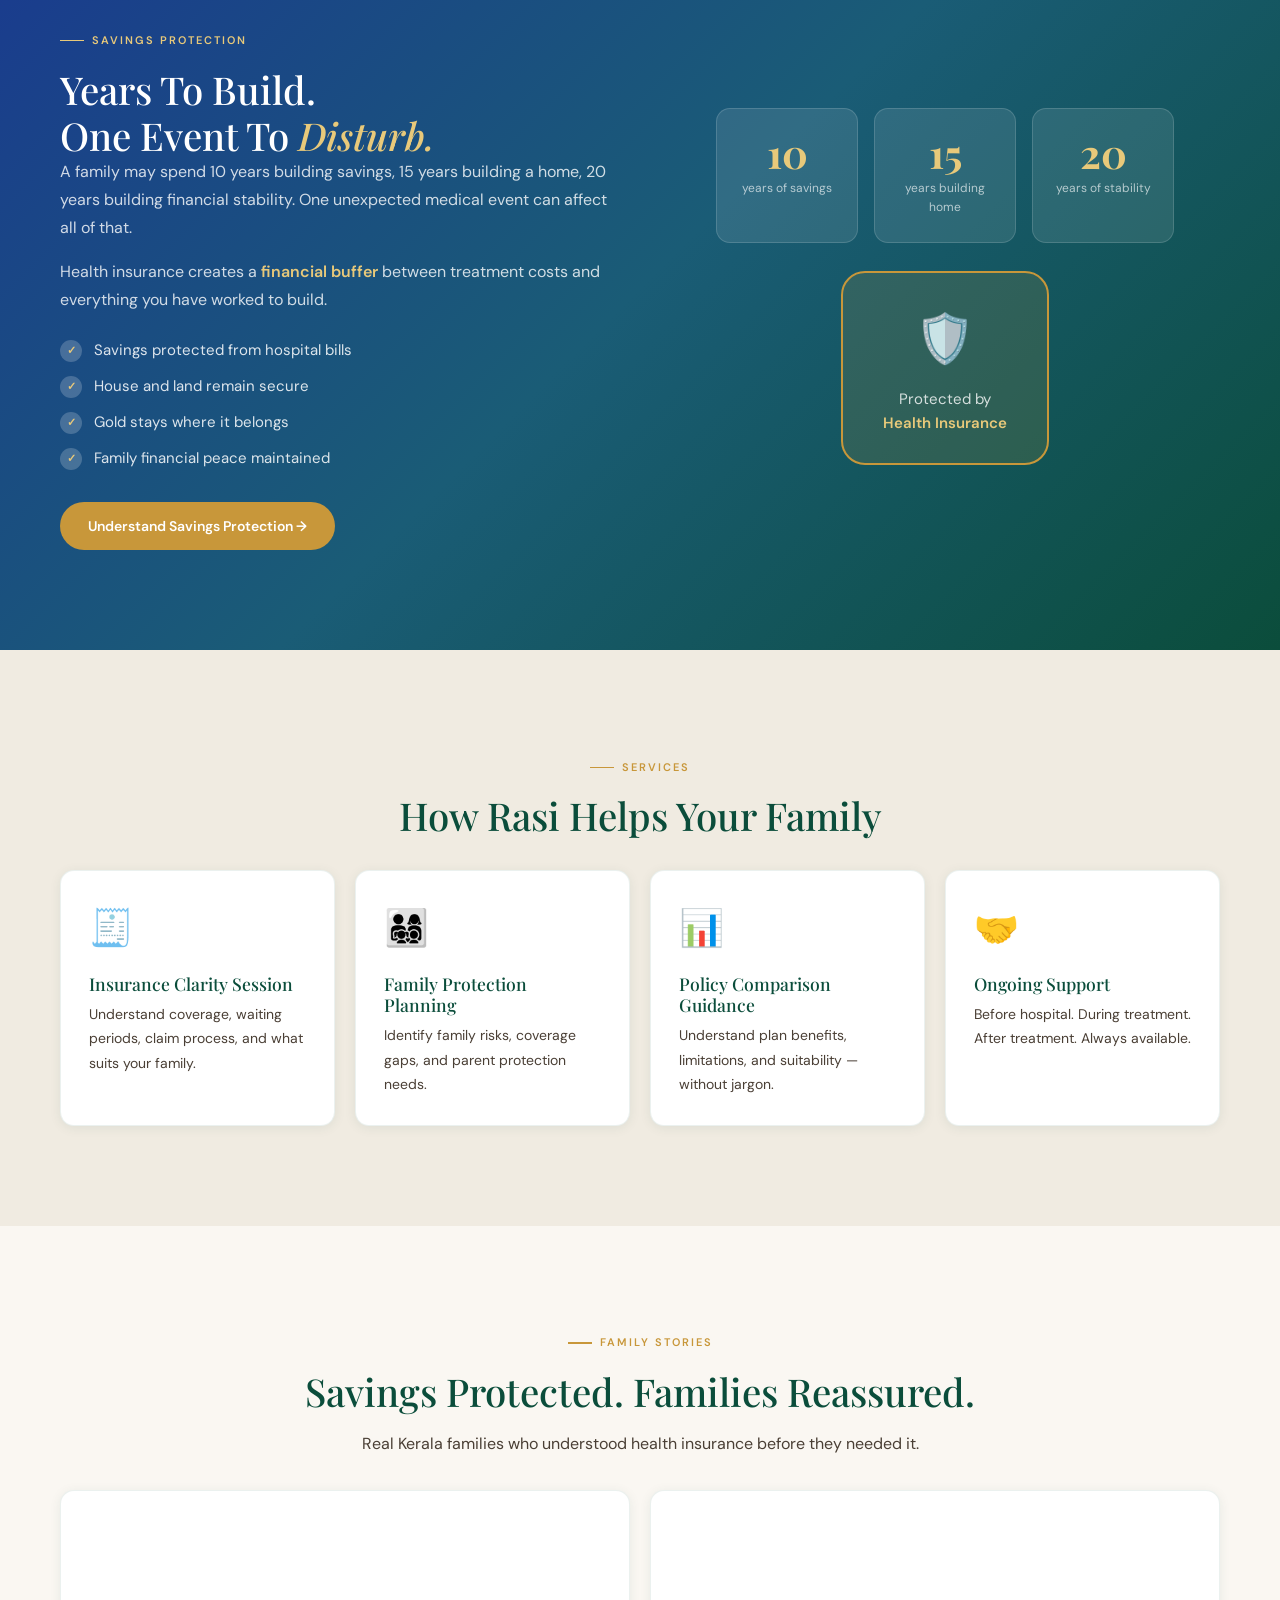
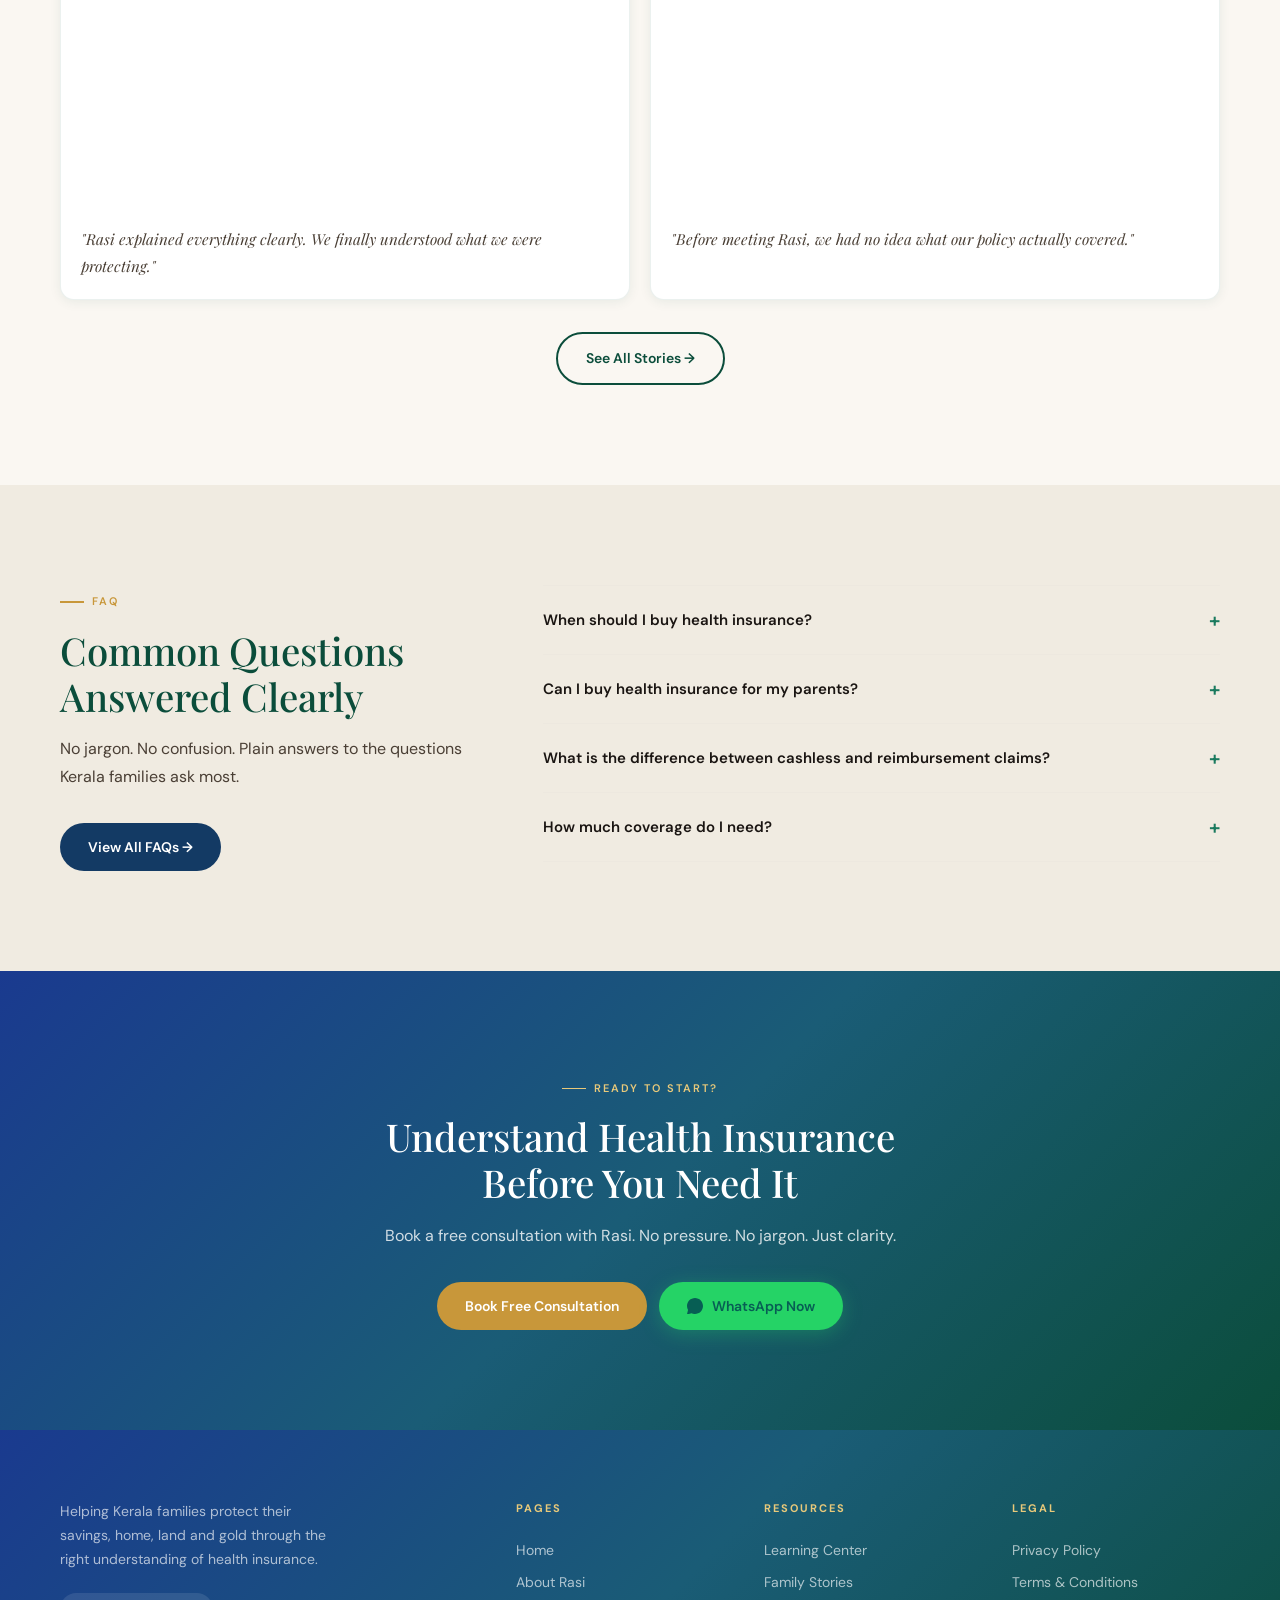
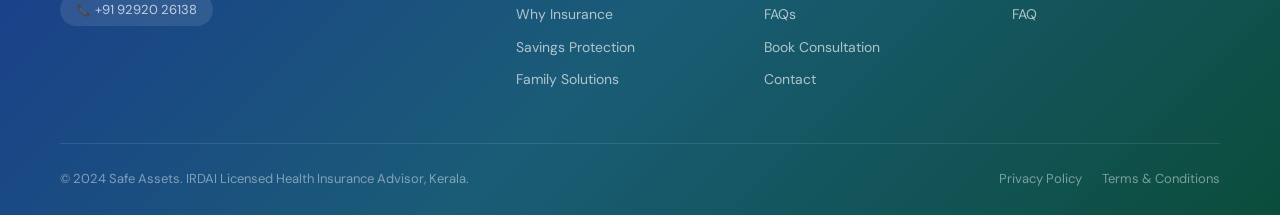
==== commit b0a0c7e0: "Remove footer logo; equal blue-green color composition across interface" ====
--- a/index.html
+++ b/index.html
@@ -410,7 +410,6 @@
   <div class="footer-inner">
     <div class="footer-grid">
       <div class="footer-brand">
-        <img src="logo.png" alt="Safe Assets">
         <p>Helping Kerala families protect their savings, home, land and gold through the right understanding of health insurance.</p>
         <div style="display:flex;gap:12px;margin-top:8px">
           <button onclick="openWA()" style="background:rgba(255,255,255,0.1);border:none;color:rgba(255,255,255,0.7);padding:8px 16px;border-radius:20px;cursor:pointer;font-family:'DM Sans',sans-serif;font-size:13px">📞 +91 92920 26138</button>
--- a/combined.css
+++ b/combined.css
@@ -14,6 +14,8 @@
   --blue-deep:    #1A3A8F;
   --blue-mid:     #1E54C8;
   --blue-light:   #3A7BD5;
+  --brand-primary: #133A64;
+  --brand-mid:     #1A5C76;
   --gold:         #C8973A;
   --gold-light:   #E8C97A;
   --ivory:        #FAF7F2;
@@ -74,7 +76,7 @@
 .nav-logo { display: flex; align-items: center; gap: 10px; }
 .nav-logo img { height: 44px; width: auto; }
 .nav-logo-text { display: flex; flex-direction: column; }
-.nav-logo-name { font-family: 'Playfair Display', serif; font-size: 18px; font-weight: 700; color: var(--blue-deep); line-height: 1.1; }
+.nav-logo-name { font-family: 'Playfair Display', serif; font-size: 18px; font-weight: 700; color: var(--brand-primary); line-height: 1.1; }
 .nav-logo-sub { font-size: 10px; letter-spacing: 1.5px; text-transform: uppercase; color: var(--gold); }
 
 .nav-links { display: flex; align-items: center; gap: 4px; }
@@ -86,12 +88,12 @@
 .nav-link:hover { background: var(--ivory-dark); color: var(--green-deep); }
 .nav-link.active { color: var(--green-mid); font-weight: 600; }
 .nav-cta {
-  background: var(--blue-deep); color: white !important;
+  background: var(--brand-primary); color: white !important;
   padding: 9px 20px !important; border-radius: 20px !important;
   font-weight: 600 !important; font-size: 13px !important;
   transition: transform 0.15s, background 0.15s !important;
 }
-.nav-cta:hover { background: var(--blue-mid) !important; transform: translateY(-1px); }
+.nav-cta:hover { background: var(--brand-mid) !important; transform: translateY(-1px); }
 
 /* hamburger */
 .nav-hamburger { display: none; flex-direction: column; gap: 5px; cursor: pointer; padding: 8px; }
@@ -117,8 +119,8 @@
   padding: 13px 28px; border-radius: 28px; border: none; cursor: pointer;
   transition: all 0.2s; text-decoration: none; white-space: nowrap;
 }
-.btn-primary { background: var(--blue-deep); color: white; }
-.btn-primary:hover { background: var(--blue-mid); transform: translateY(-2px); box-shadow: var(--shadow-md); }
+.btn-primary { background: var(--brand-primary); color: white; }
+.btn-primary:hover { background: var(--brand-mid); transform: translateY(-2px); box-shadow: var(--shadow-md); }
 .btn-outline { background: transparent; color: var(--green-deep); border: 2px solid var(--green-deep); }
 .btn-outline:hover { background: var(--green-deep); color: white; transform: translateY(-2px); }
 .btn-gold { background: var(--gold); color: white; }
@@ -144,7 +146,7 @@
 .divider { height: 1px; background: linear-gradient(90deg, transparent, var(--cream), transparent); margin: 0; }
 
 /* ── GREEN SECTION BG ── */
-.bg-green { background: linear-gradient(135deg, var(--blue-deep) 0%, var(--green-deep) 100%); }
+.bg-green { background: linear-gradient(135deg, var(--blue-deep) 0%, var(--brand-mid) 50%, var(--green-deep) 100%); }
 .bg-green h1, .bg-green h2, .bg-green h3, .bg-green h4 { color: white; }
 .bg-green p { color: rgba(255,255,255,0.8); }
 .bg-green .section-label { color: var(--gold-light); }
@@ -155,7 +157,7 @@
 
 /* ── PAGE HERO (inner pages) ── */
 .page-hero {
-  background: linear-gradient(135deg, var(--blue-deep) 0%, var(--green-mid) 100%);
+  background: linear-gradient(135deg, var(--blue-deep) 0%, var(--brand-mid) 50%, var(--green-mid) 100%);
   padding: clamp(60px, 10vw, 100px) clamp(20px, 5vw, 60px) clamp(50px, 8vw, 80px);
   position: relative; overflow: hidden;
 }
@@ -174,7 +176,7 @@
 
 /* ── FOOTER ── */
 .footer {
-  background: linear-gradient(135deg, var(--blue-deep) 0%, var(--green-deep) 100%);
+  background: linear-gradient(135deg, var(--blue-deep) 0%, var(--brand-mid) 50%, var(--green-deep) 100%);
   padding: clamp(40px, 6vw, 70px) clamp(20px, 5vw, 60px) 24px;
 }
 .footer-inner { max-width: 1200px; margin: 0 auto; }
@@ -409,7 +411,7 @@
 
 /* ── HERO ── */
 .hero {
-  background: linear-gradient(160deg, var(--blue-deep) 0%, var(--green-mid) 60%, #1A8A6A 100%);
+  background: linear-gradient(160deg, var(--blue-deep) 0%, var(--brand-mid) 40%, var(--green-mid) 70%, #1A8A6A 100%);
   position: relative; overflow: hidden;
   padding: clamp(60px,10vw,100px) clamp(20px,5vw,60px) 0;
 }
